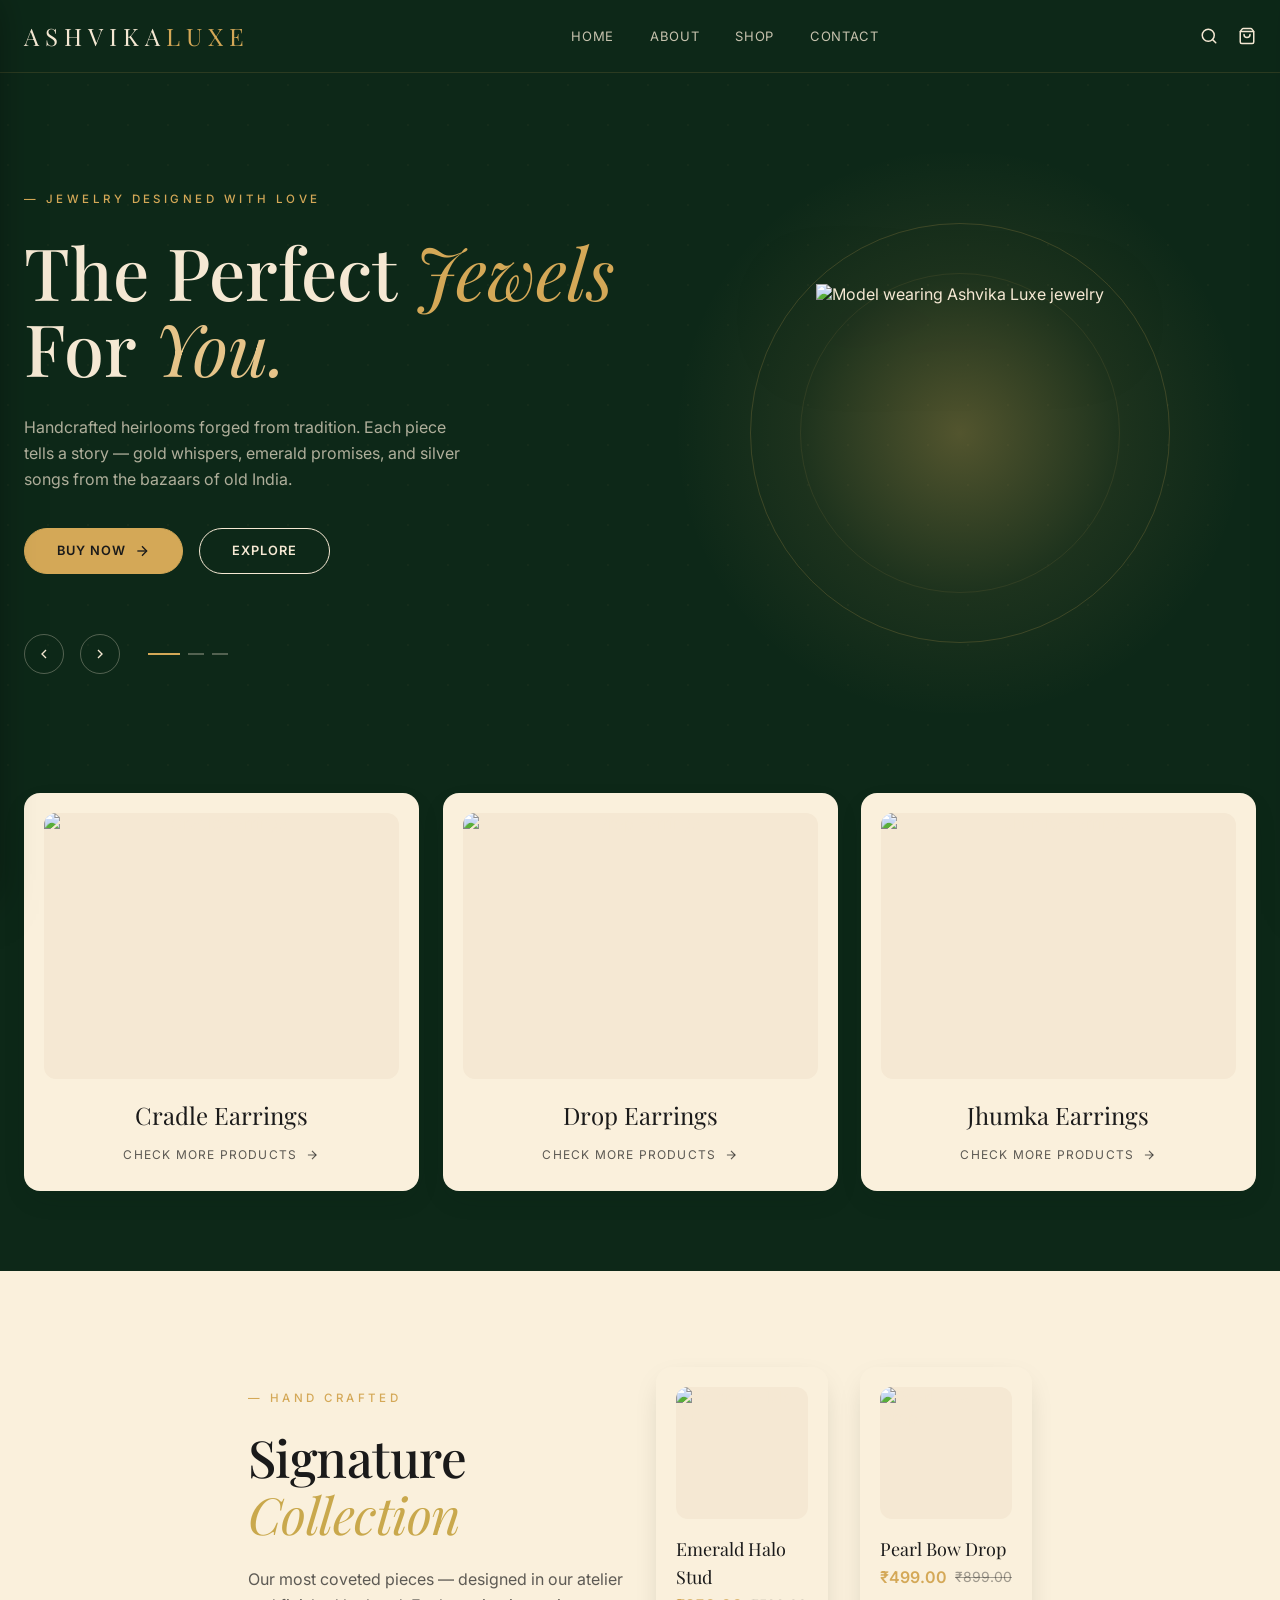
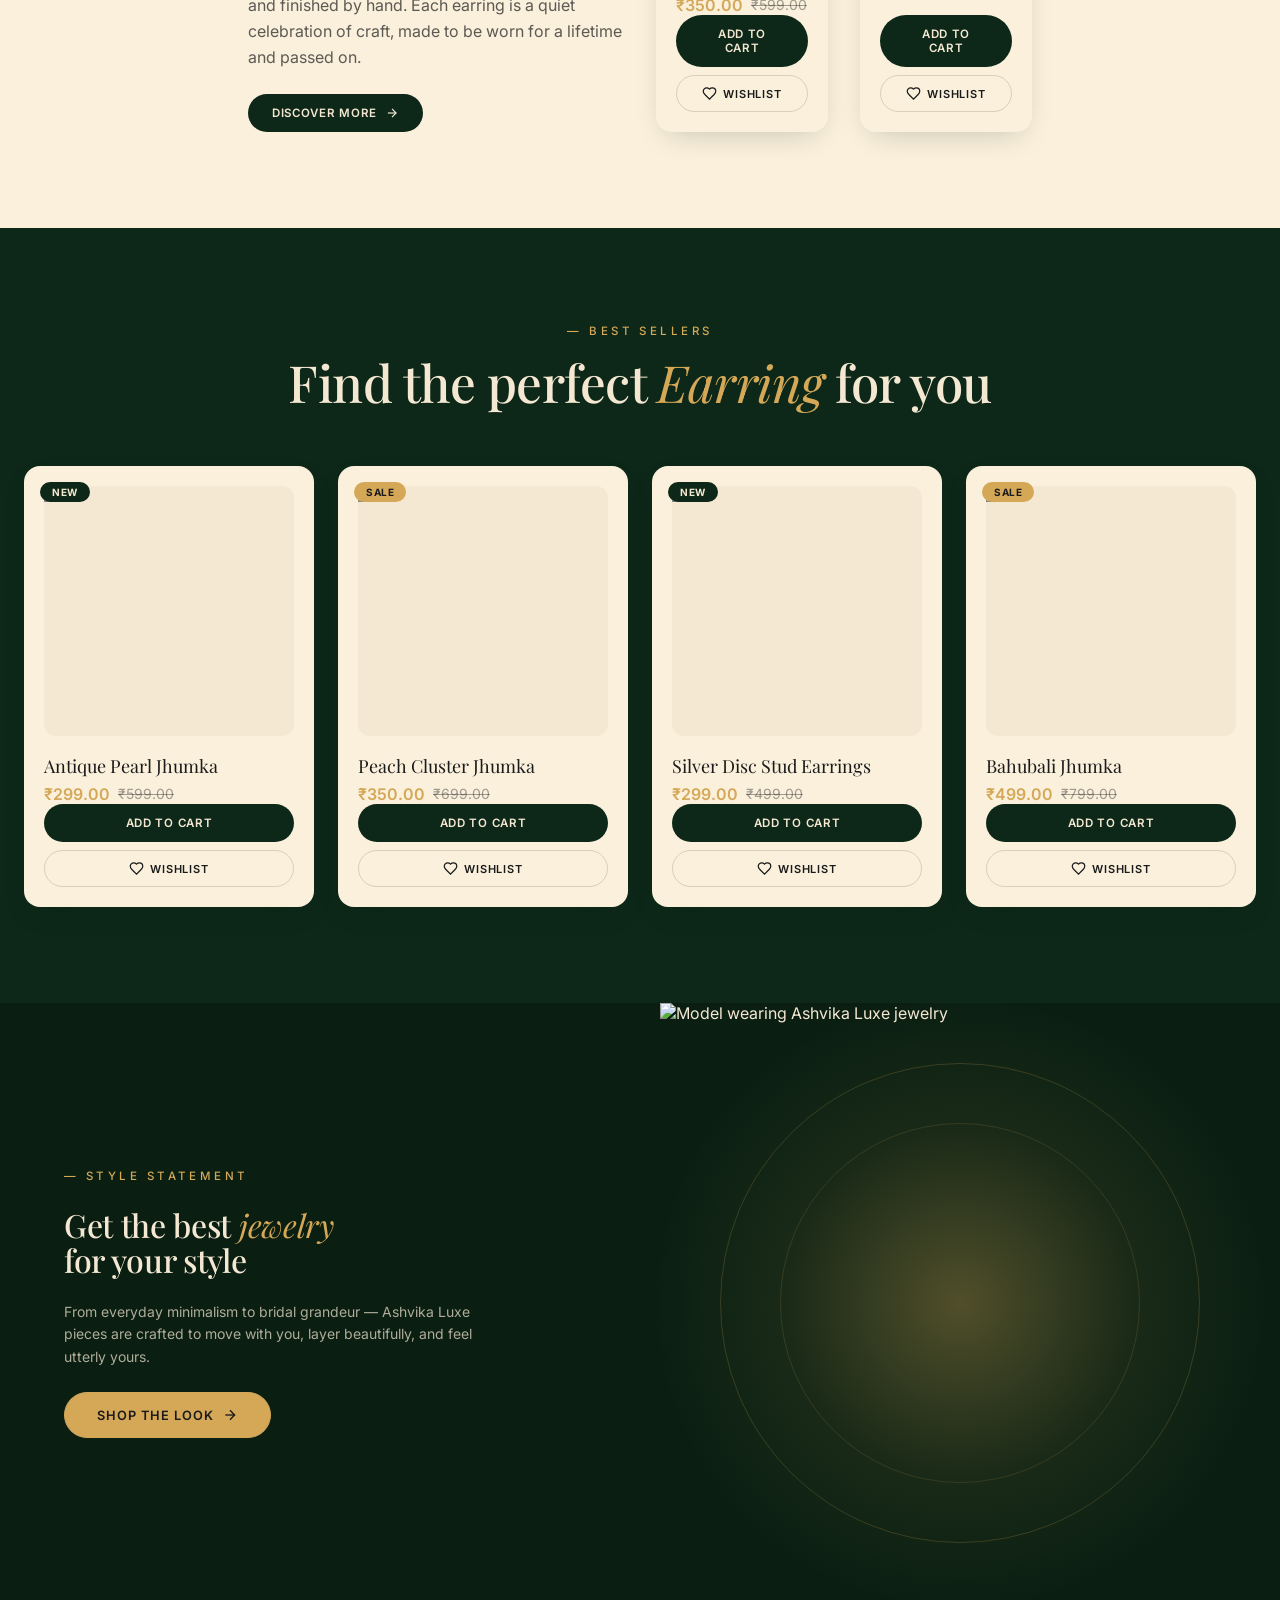
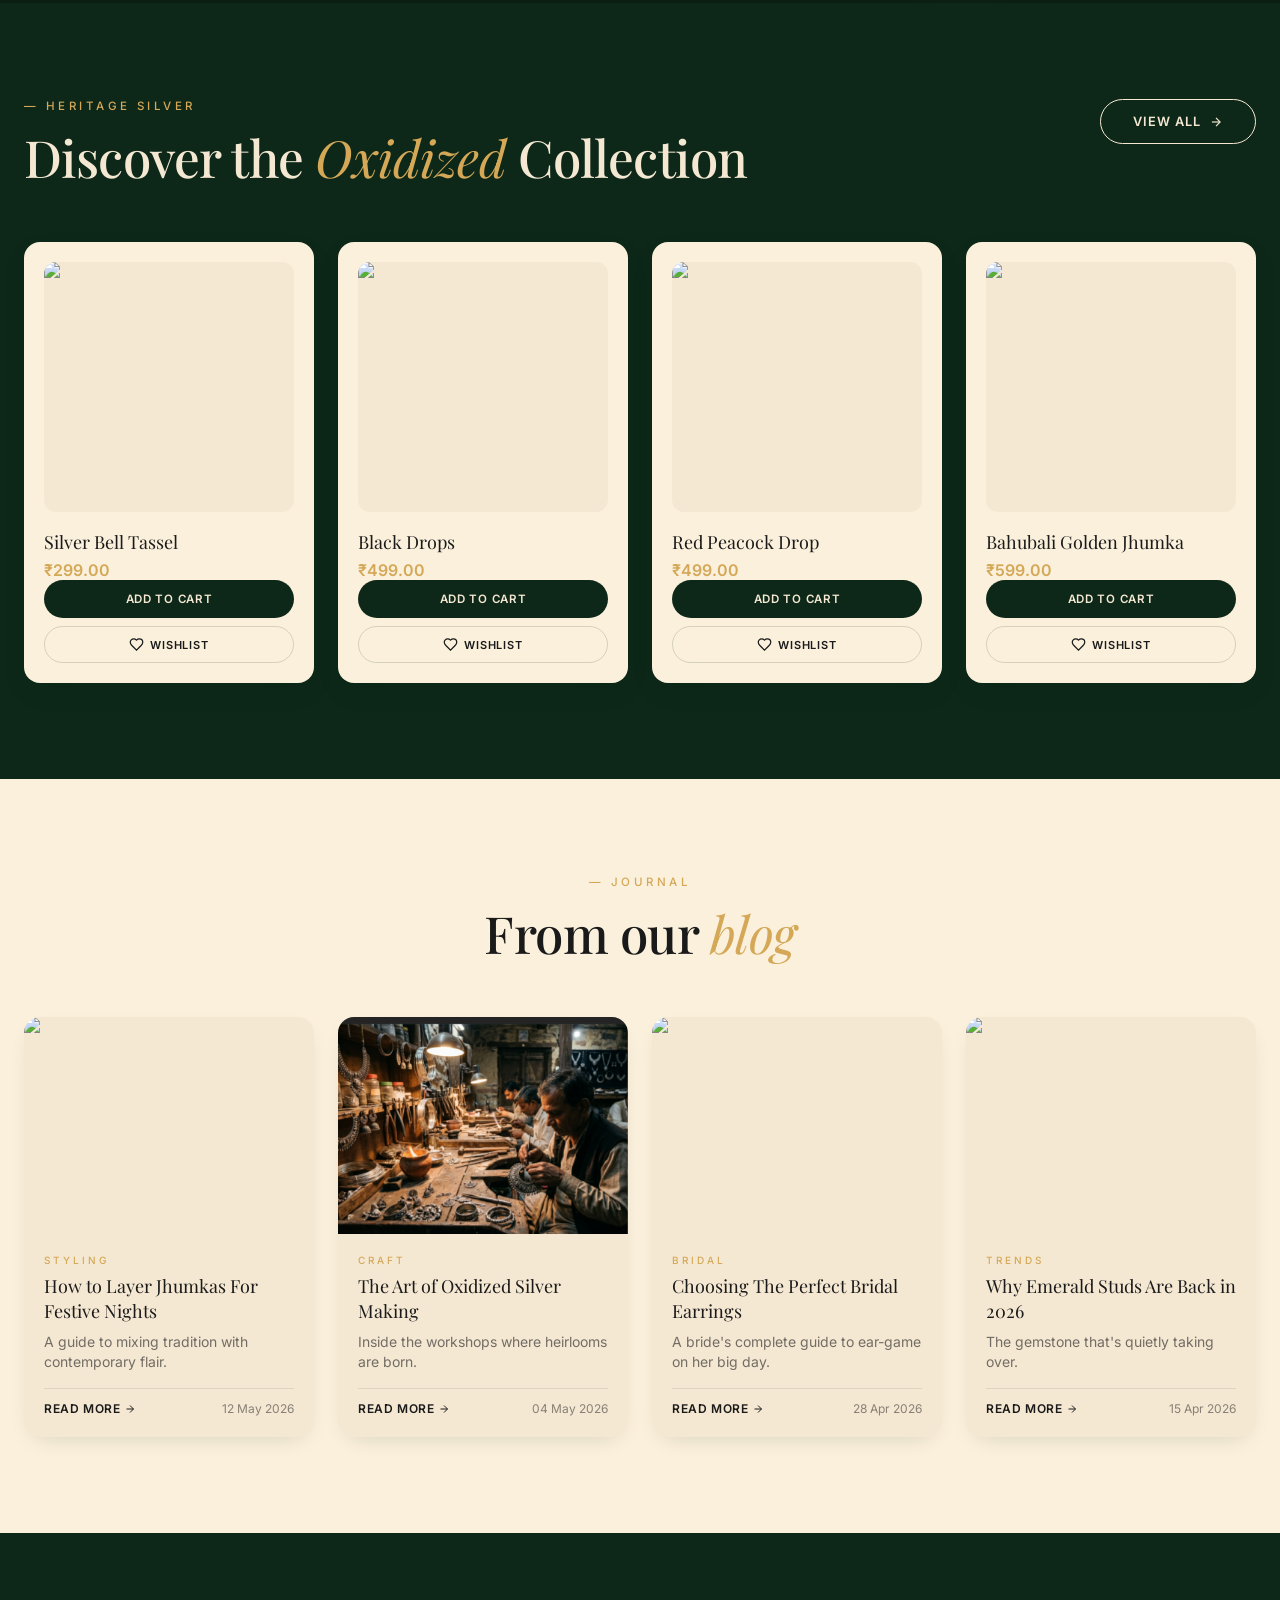
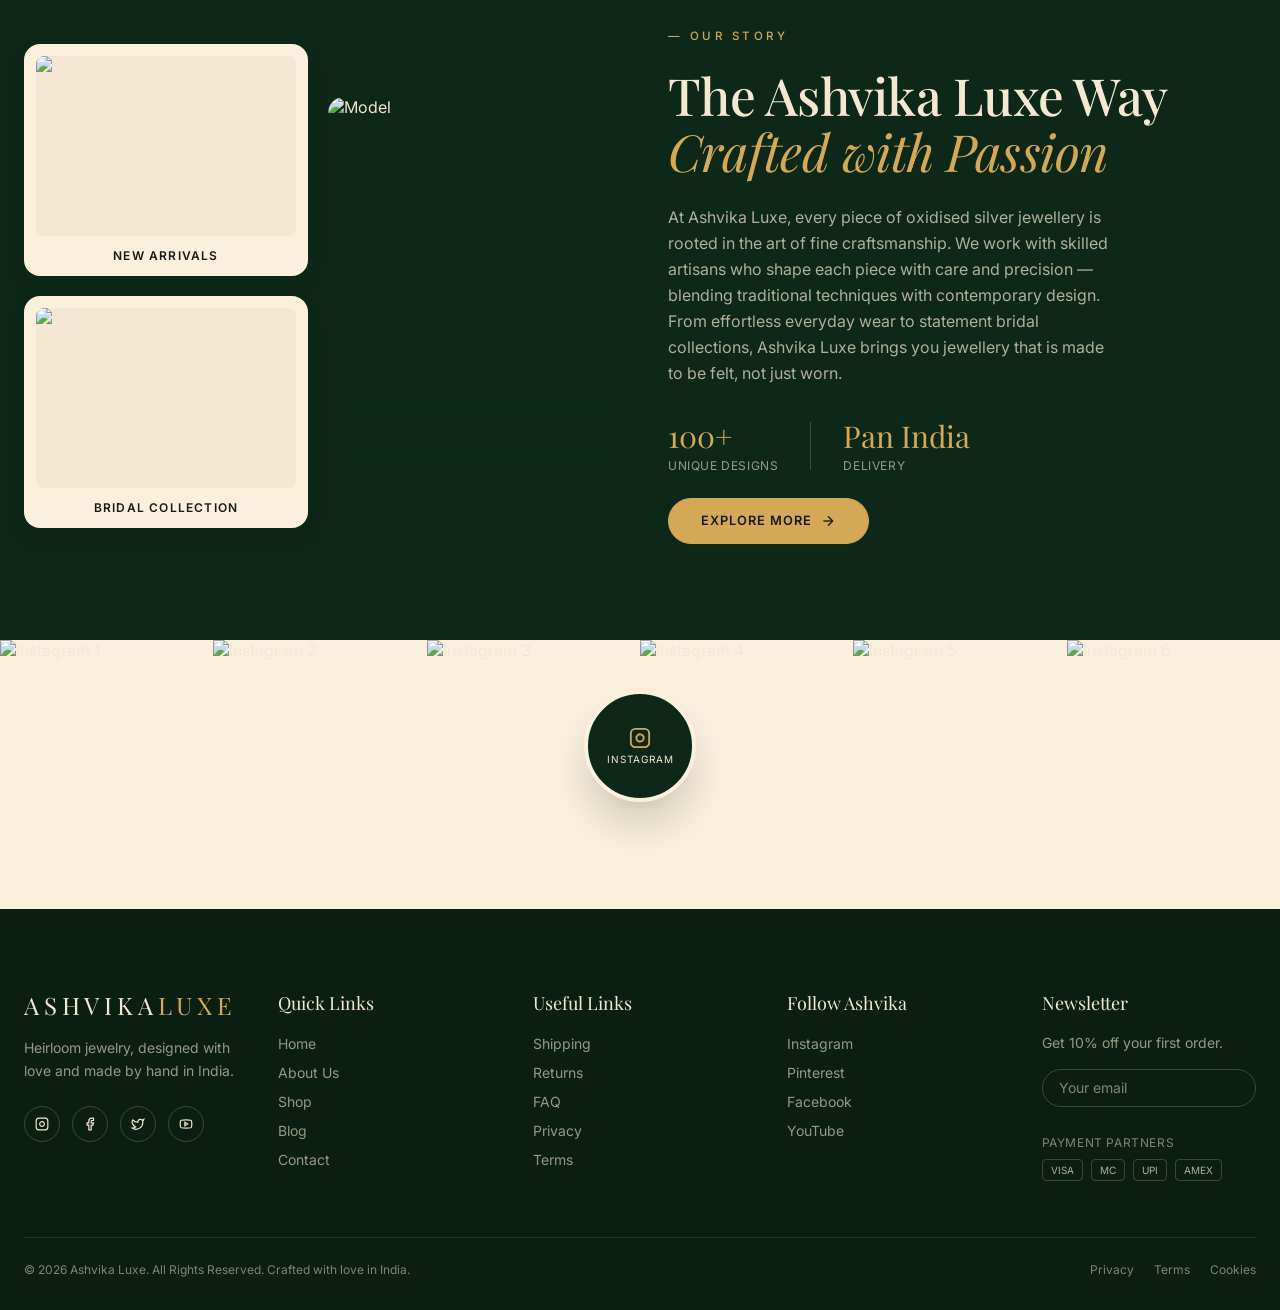
==== index.html @ aa78cfbb "Update index.html" ====
<!DOCTYPE html>
<html lang="en">
<head>
    <meta charset="UTF-8">
    <meta name="viewport" content="width=device-width, initial-scale=1.0">
    <title>Ashvika Luxe — Jewelry Designed With Love</title>
    <meta name="description" content="Handcrafted luxury Indian jewelry. Discover signature jhumkas, studs, and oxidized earrings designed with love by Ashvika Luxe."/>
    <link rel="stylesheet" href="style.css">
    <link rel="preconnect" href="https://fonts.googleapis.com">
    <link rel="preconnect" href="https://fonts.gstatic.com" crossorigin>
    <link rel="stylesheet" href="https://fonts.googleapis.com/css2?family=Playfair+Display:ital,wght@0,400;0,500;0,600;0,700;1,400;1,500&family=Inter:wght@300;400;500;600;700&display=swap">
</head>
<body>

<main class="bg-emerald-deep min-h-screen">

    <!-- ===== HEADER ===== -->
    <header class="sticky top-0 z-50 w-full bg-emerald-deep" style="border-bottom:1px solid rgba(212,168,87,0.15);">
        <div class="mx-auto flex max-w-7xl items-center justify-between px-6 py-5">

            <!-- Logo -->
            <a href="/" class="font-display text-2xl tracking-[0.25em] uppercase text-cream">
                Ashvika<span class="text-gold">Luxe</span>
            </a>

            <!-- Desktop Nav -->
            <nav class="hidden lg:flex items-center gap-9">
                <a href="#hero" class="text-[13px] uppercase tracking-wider text-cream/80 hover:text-gold transition-colors">Home</a>
                <a href="#about" class="text-[13px] uppercase tracking-wider text-cream/80 hover:text-gold transition-colors">About</a>
                <a href="/shop" class="text-[13px] uppercase tracking-wider text-cream/80 hover:text-gold transition-colors">Shop</a>
                <a href="#contact" class="text-[13px] uppercase tracking-wider text-cream/80 hover:text-gold transition-colors">Contact</a>
            </nav>

            <!-- Icons -->
            <div class="flex items-center gap-5 text-cream">

                <!-- Search -->
                <div class="search-wrapper">
                    <button id="searchBtn" aria-label="Search" class="hover:text-gold transition-colors">
                        <svg xmlns="http://www.w3.org/2000/svg" width="18" height="18" viewBox="0 0 24 24" fill="none" stroke="currentColor" stroke-width="2" stroke-linecap="round" stroke-linejoin="round">
                            <circle cx="11" cy="11" r="8"></circle>
                            <path d="m21 21-4.34-4.34"></path>
                        </svg>
                    </button>
                    <div class="search-dropdown" id="searchDropdown">
                        <input type="text" id="searchInput" placeholder="Search jewelry..." />
                        <button class="search-submit-btn" id="searchSubmit">
                            <svg xmlns="http://www.w3.org/2000/svg" width="14" height="14" viewBox="0 0 24 24" fill="none" stroke="currentColor" stroke-width="2">
                                <circle cx="11" cy="11" r="8"></circle>
                                <path d="m21 21-4.34-4.34"></path>
                            </svg>
                        </button>
                    </div>
                </div>

                <!-- Cart -->
                <button id="cartBtn" aria-label="Cart" class="relative hover:text-gold transition-colors" style="display:flex;align-items:center;justify-content:center;padding:0;line-height:0;">
                    <svg xmlns="http://www.w3.org/2000/svg" width="18" height="18" viewBox="0 0 24 24" fill="none" stroke="currentColor" stroke-width="2" stroke-linecap="round" stroke-linejoin="round">
                        <path d="M16 10a4 4 0 0 1-8 0"></path>
                        <path d="M3.103 6.034h17.794"></path>
                        <path d="M3.4 5.467a2 2 0 0 0-.4 1.2V20a2 2 0 0 0 2 2h14a2 2 0 0 0 2-2V6.667a2 2 0 0 0-.4-1.2l-2-2.667A2 2 0 0 0 17 2H7a2 2 0 0 0-1.6.8z"></path>
                    </svg>
                    <span id="cartBadge" class="absolute -top-2 -right-2 bg-gold text-ink text-[10px] font-bold rounded-full w-4 h-4 flex items-center justify-center" style="display:none;">0</span>
                </button>

                <!-- Mobile Menu Button -->
                <button id="mobileMenuBtn" aria-label="Menu" class="lg:hidden hover:text-gold transition-colors">
                    <svg xmlns="http://www.w3.org/2000/svg" width="22" height="22" viewBox="0 0 24 24" fill="none" stroke="currentColor" stroke-width="2" stroke-linecap="round" stroke-linejoin="round">
                        <path d="M4 5h16"></path>
                        <path d="M4 12h16"></path>
                        <path d="M4 19h16"></path>
                    </svg>
                </button>

            </div>
        </div>
    </header>

    <!-- ===== HERO SECTION ===== -->
    <section id="hero" class="relative overflow-hidden bg-emerald-deep">
        <div class="absolute inset-0 opacity-[0.04]" style="background-image:radial-gradient(circle at 20% 30%, var(--gold) 1px, transparent 1px);background-size:40px 40px;"></div>
        <div class="mx-auto grid max-w-7xl grid-cols-1 lg:grid-cols-2 gap-12 px-6 py-20 lg:py-28 items-center relative">

            <!-- Left Content -->
            <div class="space-y-7">
                <p class="eyebrow">— Jewelry Designed With Love</p>
                <h1 class="font-display text-5xl md:text-6xl lg:text-7xl text-cream leading-[1.05] font-medium">
                    The Perfect <em class="text-gold not-italic font-normal" style="font-style:italic;">Jewels</em>
                    <br>
                    For <span class="italic font-light text-gold-soft">You.</span>
                </h1>
                <p class="text-cream/70 text-base max-w-md leading-relaxed">
                    Handcrafted heirlooms forged from tradition. Each piece tells a story — gold whispers, emerald promises, and silver songs from the bazaars of old India.
                </p>
                <div class="flex flex-wrap gap-4 pt-2">
                    <a href="/shop" class="btn-gold">
                        Buy Now
                        <svg xmlns="http://www.w3.org/2000/svg" width="16" height="16" viewBox="0 0 24 24" fill="none" stroke="currentColor" stroke-width="2"><path d="M5 12h14"></path><path d="m12 5 7 7-7 7"></path></svg>
                    </a>
                    <a href="#shop" class="btn-outline-cream">Explore</a>
                </div>
                <div class="flex items-center gap-4 pt-8">
                    <button class="w-10 h-10 rounded-full border border-cream/30 flex items-center justify-center text-cream hover:bg-gold hover:border-gold hover:text-ink transition-all">
                        <svg xmlns="http://www.w3.org/2000/svg" width="16" height="16" viewBox="0 0 24 24" fill="none" stroke="currentColor" stroke-width="2"><path d="m15 18-6-6 6-6"></path></svg>
                    </button>
                    <button class="w-10 h-10 rounded-full border border-cream/30 flex items-center justify-center text-cream hover:bg-gold hover:border-gold hover:text-ink transition-all">
                        <svg xmlns="http://www.w3.org/2000/svg" width="16" height="16" viewBox="0 0 24 24" fill="none" stroke="currentColor" stroke-width="2"><path d="m9 18 6-6-6-6"></path></svg>
                    </button>
                    <div class="flex gap-2 ml-3">
                        <span class="w-8 h-[2px] bg-gold"></span>
                        <span class="w-4 h-[2px] bg-cream/30"></span>
                        <span class="w-4 h-[2px] bg-cream/30"></span>
                    </div>
                </div>
            </div>

            <!-- Right Image -->
            <div class="relative flex items-center justify-center min-h-[420px] lg:min-h-[560px]">
                <div class="hero-spotlight absolute inset-0 rounded-full"></div>
                <div class="absolute w-[420px] h-[420px] rounded-full border border-gold/20"></div>
                <div class="absolute w-[320px] h-[320px] rounded-full border border-gold/10"></div>
                <img src="https://udxhhmbqakqworrwcabd.supabase.co/storage/v1/object/public/product-images/Mein_Model.png" alt="Model wearing Ashvika Luxe jewelry" width="600" height="620" class="relative z-10 max-h-[560px] w-auto object-contain drop-shadow-[0_25px_40px_rgba(0,0,0,0.5)]"/>
            </div>

        </div>
    </section>

    <!-- ===== FEATURED PRODUCTS ===== -->
    <section class="bg-emerald-deep pb-20">
        <div class="mx-auto max-w-7xl px-6 grid grid-cols-1 md:grid-cols-3 gap-6">

            <div class="product-card overflow-hidden flex flex-col items-center text-center group">
                <div class="overflow-hidden rounded-xl w-full aspect-[4/3] bg-cream flex items-center justify-center">
                    <img src="https://udxhhmbqakqworrwcabd.supabase.co/storage/v1/object/public/product-images170390734942af7ca286cb8c54777d69b6c8c4a64e_thumbnail_750x999.webp" alt="Cradle Earrings" loading="lazy" width="400" height="300" class="product-img w-full h-full object-cover"/>
                </div>
                <h3 class="font-display text-2xl text-ink mt-5">Cradle Earrings</h3>
                <a href="/shop" class="mt-4 mb-2 inline-flex items-center gap-2 text-xs uppercase tracking-widest text-ink/70 hover:text-gold transition-colors">
                    Check More Products
                    <svg xmlns="http://www.w3.org/2000/svg" width="14" height="14" viewBox="0 0 24 24" fill="none" stroke="currentColor" stroke-width="2"><path d="M5 12h14"></path><path d="m12 5 7 7-7 7"></path></svg>
                </a>
            </div>

            <div class="product-card overflow-hidden flex flex-col items-center text-center group">
                <div class="overflow-hidden rounded-xl w-full aspect-[4/3] bg-cream flex items-center justify-center">
                    <img src="https://udxhhmbqakqworrwcabd.supabase.co/storage/v1/object/public/product-imagesDrop_earings.jpg" alt="Drop Earrings" loading="lazy" width="400" height="300" class="product-img w-full h-full object-cover"/>
                </div>
                <h3 class="font-display text-2xl text-ink mt-5">Drop Earrings</h3>
                <a href="/shop" class="mt-4 mb-2 inline-flex items-center gap-2 text-xs uppercase tracking-widest text-ink/70 hover:text-gold transition-colors">
                    Check More Products
                    <svg xmlns="http://www.w3.org/2000/svg" width="14" height="14" viewBox="0 0 24 24" fill="none" stroke="currentColor" stroke-width="2"><path d="M5 12h14"></path><path d="m12 5 7 7-7 7"></path></svg>
                </a>
            </div>

            <div class="product-card overflow-hidden flex flex-col items-center text-center group">
                <div class="overflow-hidden rounded-xl w-full aspect-[4/3] bg-cream flex items-center justify-center">
                    <img src="https://udxhhmbqakqworrwcabd.supabase.co/storage/v1/object/public/product-imagesGold-earing.png" alt="Jhumka Earrings" loading="lazy" width="300" height="300" class="product-img w-full h-full object-cover"/>
                </div>
                <h3 class="font-display text-2xl text-ink mt-5">Jhumka Earrings</h3>
                <a href="/shop" class="mt-4 mb-2 inline-flex items-center gap-2 text-xs uppercase tracking-widest text-ink/70 hover:text-gold transition-colors">
                    Check More Products
                    <svg xmlns="http://www.w3.org/2000/svg" width="14" height="14" viewBox="0 0 24 24" fill="none" stroke="currentColor" stroke-width="2"><path d="M5 12h14"></path><path d="m12 5 7 7-7 7"></path></svg>
                </a>
            </div>

        </div>
    </section>

    <!-- ===== SIGNATURE COLLECTION ===== -->
    <section class="bg-cream-light py-24 signature-collection">
        <div class="mx-auto max-w-7xl px-6 grid grid-cols-1 lg:grid-cols-2 gap-12 items-center">

            <div class="space-y-6">
                <p class="eyebrow">— Hand Crafted</p>
                <h2 class="section-title text-ink">
                    Signature <em class="text-gold italic font-normal">Collection</em>
                </h2>
                <p class="text-ink/70 max-w-md leading-relaxed">
                    Our most coveted pieces — designed in our atelier and finished by hand. Each earring is a quiet celebration of craft, made to be worn for a lifetime and passed on.
                </p>
                <a href="/shop" class="btn-dark inline-flex items-center gap-2">
                    Discover More
                    <svg xmlns="http://www.w3.org/2000/svg" width="14" height="14" viewBox="0 0 24 24" fill="none" stroke="currentColor" stroke-width="2"><path d="M5 12h14"></path><path d="m12 5 7 7-7 7"></path></svg>
                </a>
            </div>

            <div class="grid grid-cols-2 gap-5">
                <div class="product-card flex flex-col">
                    <div class="overflow-hidden rounded-xl aspect-square bg-cream flex items-center justify-center">
                        <img src="https://udxhhmbqakqworrwcabd.supabase.co/storage/v1/object/public/product-imagesImage1.png" alt="Emerald Halo Stud" loading="lazy" width="300" height="300" class="product-img w-full h-full object-cover"/>
                    </div>
                    <h4 class="font-display text-lg text-ink mt-4">Emerald Halo Stud</h4>
                    <div class="flex items-center gap-2 mt-1">
                        <span class="text-gold font-semibold">₹350.00</span>
                        <span class="text-ink/40 line-through text-sm">₹599.00</span>
                    </div>
                    <button class="btn-dark mt-4 w-full add-to-cart-btn">Add To Cart</button>
                    <button class="wishlist-btn" aria-label="Add to wishlist">
                        <svg xmlns="http://www.w3.org/2000/svg" width="15" height="15" viewBox="0 0 24 24" fill="none" stroke="currentColor" stroke-width="2"><path d="M19 14c1.49-1.46 3-3.21 3-5.5A5.5 5.5 0 0 0 16.5 3c-1.76 0-3 .5-4.5 2-1.5-1.5-2.74-2-4.5-2A5.5 5.5 0 0 0 2 8.5c0 2.3 1.5 4.05 3 5.5l7 7Z"/></svg>
                        Wishlist
                    </button>
                </div>
                <div class="product-card flex flex-col">
                    <div class="overflow-hidden rounded-xl aspect-square bg-cream flex items-center justify-center">
                        <img src="https://udxhhmbqakqworrwcabd.supabase.co/storage/v1/object/public/product-imagesImage8.png" alt="Pearl Bow Drop" loading="lazy" width="300" height="300" class="product-img w-full h-full object-cover"/>
                    </div>
                    <h4 class="font-display text-lg text-ink mt-4">Pearl Bow Drop</h4>
                    <div class="flex items-center gap-2 mt-1">
                        <span class="text-gold font-semibold">₹499.00</span>
                        <span class="text-ink/40 line-through text-sm">₹899.00</span>
                    </div>
                    <button class="btn-dark mt-4 w-full add-to-cart-btn">Add To Cart</button>
                    <button class="wishlist-btn" aria-label="Add to wishlist">
                        <svg xmlns="http://www.w3.org/2000/svg" width="15" height="15" viewBox="0 0 24 24" fill="none" stroke="currentColor" stroke-width="2"><path d="M19 14c1.49-1.46 3-3.21 3-5.5A5.5 5.5 0 0 0 16.5 3c-1.76 0-3 .5-4.5 2-1.5-1.5-2.74-2-4.5-2A5.5 5.5 0 0 0 2 8.5c0 2.3 1.5 4.05 3 5.5l7 7Z"/></svg>
                        Wishlist
                    </button>
                </div>
            </div>

        </div>
    </section>

    <!-- ===== BEST SELLERS ===== -->
    <section id="shop" class="bg-emerald-deep py-24">
        <div class="mx-auto max-w-7xl px-6">
            <div class="text-center mb-14 space-y-4">
                <p class="eyebrow">— Best Sellers</p>
                <h2 class="section-title text-cream">
                    Find the perfect <em class="text-gold italic font-normal">Earring</em> for you
                </h2>
            </div>
            <div class="grid grid-cols-1 sm:grid-cols-2 lg:grid-cols-4 gap-6">

                <div class="product-card relative flex flex-col">
                    <span class="absolute top-4 left-4 z-10 px-3 py-1 rounded-full text-[10px] font-bold tracking-wider bg-emerald-deep text-cream">NEW</span>
                    <div class="overflow-hidden rounded-xl aspect-square bg-cream">
                        <img src="https://udxhhmbqakqworrwcabd.supabase.co/storage/v1/object/public/product-imagesImage10.png" alt="Antique Pearl Jhumka" loading="lazy" width="300" height="300" class="product-img w-full h-full object-cover"/>
                    </div>
                    <h4 class="font-display text-lg text-ink mt-4">Antique Pearl Jhumka</h4>
                    <div class="flex items-center gap-2 mt-1">
                        <span class="text-gold font-semibold">₹299.00</span>
                        <span class="text-ink/40 line-through text-sm">₹599.00</span>
                    </div>
                    <button class="btn-dark mt-4 w-full add-to-cart-btn">Add To Cart</button>
                    <button class="wishlist-btn" aria-label="Add to wishlist">
                        <svg xmlns="http://www.w3.org/2000/svg" width="15" height="15" viewBox="0 0 24 24" fill="none" stroke="currentColor" stroke-width="2"><path d="M19 14c1.49-1.46 3-3.21 3-5.5A5.5 5.5 0 0 0 16.5 3c-1.76 0-3 .5-4.5 2-1.5-1.5-2.74-2-4.5-2A5.5 5.5 0 0 0 2 8.5c0 2.3 1.5 4.05 3 5.5l7 7Z"/></svg>
                        Wishlist
                    </button>
                </div>

                <div class="product-card relative flex flex-col">
                    <span class="absolute top-4 left-4 z-10 px-3 py-1 rounded-full text-[10px] font-bold tracking-wider bg-gold text-ink">SALE</span>
                    <div class="overflow-hidden rounded-xl aspect-square bg-cream">
                        <img src="https://udxhhmbqakqworrwcabd.supabase.co/storage/v1/object/public/product-imagesImage9.png" alt="Peach Cluster Jhumka" loading="lazy" width="300" height="300" class="product-img w-full h-full object-cover"/>
                    </div>
                    <h4 class="font-display text-lg text-ink mt-4">Peach Cluster Jhumka</h4>
                    <div class="flex items-center gap-2 mt-1">
                        <span class="text-gold font-semibold">₹350.00</span>
                        <span class="text-ink/40 line-through text-sm">₹699.00</span>
                    </div>
                    <button class="btn-dark mt-4 w-full add-to-cart-btn">Add To Cart</button>
                    <button class="wishlist-btn" aria-label="Add to wishlist">
                        <svg xmlns="http://www.w3.org/2000/svg" width="15" height="15" viewBox="0 0 24 24" fill="none" stroke="currentColor" stroke-width="2"><path d="M19 14c1.49-1.46 3-3.21 3-5.5A5.5 5.5 0 0 0 16.5 3c-1.76 0-3 .5-4.5 2-1.5-1.5-2.74-2-4.5-2A5.5 5.5 0 0 0 2 8.5c0 2.3 1.5 4.05 3 5.5l7 7Z"/></svg>
                        Wishlist
                    </button>
                </div>

                <div class="product-card relative flex flex-col">
                    <span class="absolute top-4 left-4 z-10 px-3 py-1 rounded-full text-[10px] font-bold tracking-wider bg-emerald-deep text-cream">NEW</span>
                    <div class="overflow-hidden rounded-xl aspect-square bg-cream">
                        <img src="https://udxhhmbqakqworrwcabd.supabase.co/storage/v1/object/public/product-imagesImage3.png" alt="Stud Earrings" loading="lazy" width="300" height="300" class="product-img w-full h-full object-cover"/>
                    </div>
                    <h4 class="font-display text-lg text-ink mt-4">Silver Disc Stud Earrings</h4>
                    <div class="flex items-center gap-2 mt-1">
                        <span class="text-gold font-semibold">₹299.00</span>
                        <span class="text-ink/40 line-through text-sm">₹499.00</span>
                    </div>
                    <button class="btn-dark mt-4 w-full add-to-cart-btn">Add To Cart</button>
                    <button class="wishlist-btn" aria-label="Add to wishlist">
                        <svg xmlns="http://www.w3.org/2000/svg" width="15" height="15" viewBox="0 0 24 24" fill="none" stroke="currentColor" stroke-width="2"><path d="M19 14c1.49-1.46 3-3.21 3-5.5A5.5 5.5 0 0 0 16.5 3c-1.76 0-3 .5-4.5 2-1.5-1.5-2.74-2-4.5-2A5.5 5.5 0 0 0 2 8.5c0 2.3 1.5 4.05 3 5.5l7 7Z"/></svg>
                        Wishlist
                    </button>
                </div>

                <div class="product-card relative flex flex-col">
                    <span class="absolute top-4 left-4 z-10 px-3 py-1 rounded-full text-[10px] font-bold tracking-wider bg-gold text-ink">SALE</span>
                    <div class="overflow-hidden rounded-xl aspect-square bg-cream">
                        <img src="https://udxhhmbqakqworrwcabd.supabase.co/storage/v1/object/public/product-imagesImage11.png" alt="Bahubali Jhumka" loading="lazy" width="300" height="300" class="product-img w-full h-full object-cover"/>
                    </div>
                    <h4 class="font-display text-lg text-ink mt-4">Bahubali Jhumka</h4>
                    <div class="flex items-center gap-2 mt-1">
                        <span class="text-gold font-semibold">₹499.00</span>
                        <span class="text-ink/40 line-through text-sm">₹799.00</span>
                    </div>
                    <button class="btn-dark mt-4 w-full add-to-cart-btn">Add To Cart</button>
                    <button class="wishlist-btn" aria-label="Add to wishlist">
                        <svg xmlns="http://www.w3.org/2000/svg" width="15" height="15" viewBox="0 0 24 24" fill="none" stroke="currentColor" stroke-width="2"><path d="M19 14c1.49-1.46 3-3.21 3-5.5A5.5 5.5 0 0 0 16.5 3c-1.76 0-3 .5-4.5 2-1.5-1.5-2.74-2-4.5-2A5.5 5.5 0 0 0 2 8.5c0 2.3 1.5 4.05 3 5.5l7 7Z"/></svg>
                        Wishlist
                    </button>
                </div>

            </div>
        </div>
    </section>

    <!-- ===== STYLE STATEMENT BANNER ===== -->
    <section class="bg-emerald-darker">
        <div class="mx-auto max-w-7xl grid grid-cols-1 lg:grid-cols-2">

            <div class="px-6 lg:px-16 py-20 flex flex-col justify-center space-y-6">
                <p class="eyebrow">— Style Statement</p>
                <h2 class="section-title text-cream">
                    Get the best <em class="text-gold italic font-normal">jewelry</em>
                    <br>for your style
                </h2>
                <p class="text-cream/70 max-w-md leading-relaxed">
                    From everyday minimalism to bridal grandeur — Ashvika Luxe pieces are crafted to move with you, layer beautifully, and feel utterly yours.
                </p>
                <div>
                    <a href="/shop" class="btn-gold inline-flex items-center gap-2">
                        Shop The Look
                        <svg xmlns="http://www.w3.org/2000/svg" width="16" height="16" viewBox="0 0 24 24" fill="none" stroke="currentColor" stroke-width="2"><path d="M5 12h14"></path><path d="m12 5 7 7-7 7"></path></svg>
                    </a>
                </div>
            </div>

            <div class="relative min-h-[500px] flex items-center justify-center overflow-hidden">
                <div class="absolute w-[480px] h-[480px] rounded-full border border-gold/20"></div>
                <div class="absolute w-[360px] h-[360px] rounded-full border border-gold/15"></div>
                <div class="absolute inset-0 hero-spotlight"></div>
                <img src="https://udxhhmbqakqworrwcabd.supabase.co/storage/v1/object/public/product-imagesThird Model.png" alt="Model wearing Ashvika Luxe jewelry" loading="lazy" width="600" height="750" class="relative z-10 max-h-[600px] object-contain"/>
            </div>

        </div>
    </section>

    <!-- ===== OXIDIZED COLLECTION ===== -->
    <section class="bg-emerald-deep py-24">
        <div class="mx-auto max-w-7xl px-6">
            <div class="flex flex-col md:flex-row md:items-end md:justify-between gap-6 mb-14">
                <div class="space-y-4">
                    <p class="eyebrow">— Heritage Silver</p>
                    <h2 class="section-title text-cream">
                        Discover the <em class="text-gold italic font-normal">Oxidized</em> Collection
                    </h2>
                </div>
                <a href="/shop" class="btn-outline-cream self-start inline-flex items-center gap-2">
                    View All
                    <svg xmlns="http://www.w3.org/2000/svg" width="14" height="14" viewBox="0 0 24 24" fill="none" stroke="currentColor" stroke-width="2"><path d="M5 12h14"></path><path d="m12 5 7 7-7 7"></path></svg>
                </a>
            </div>

            <div class="grid grid-cols-1 sm:grid-cols-2 lg:grid-cols-4 gap-6">

                <div class="product-card flex flex-col">
                    <div class="overflow-hidden rounded-xl aspect-square bg-cream">
                        <img src="https://udxhhmbqakqworrwcabd.supabase.co/storage/v1/object/public/product-imagesImage6.png" alt="Silver Bell Tassel" loading="lazy" width="300" height="300" class="product-img w-full h-full object-cover"/>
                    </div>
                    <h4 class="font-display text-lg text-ink mt-4">Silver Bell Tassel</h4>
                    <span class="text-gold font-semibold mt-1">₹299.00</span>
                    <button class="btn-dark mt-4 w-full add-to-cart-btn">Add To Cart</button>
                    <button class="wishlist-btn" aria-label="Add to wishlist">
                        <svg xmlns="http://www.w3.org/2000/svg" width="15" height="15" viewBox="0 0 24 24" fill="none" stroke="currentColor" stroke-width="2"><path d="M19 14c1.49-1.46 3-3.21 3-5.5A5.5 5.5 0 0 0 16.5 3c-1.76 0-3 .5-4.5 2-1.5-1.5-2.74-2-4.5-2A5.5 5.5 0 0 0 2 8.5c0 2.3 1.5 4.05 3 5.5l7 7Z"/></svg>
                        Wishlist
                    </button>
                </div>

                <div class="product-card flex flex-col">
                    <div class="overflow-hidden rounded-xl aspect-square bg-cream">
                        <img src="https://udxhhmbqakqworrwcabd.supabase.co/storage/v1/object/public/product-imagesBlack_Drops.jpg" alt="Black Drops" loading="lazy" width="300" height="300" class="product-img w-full h-full object-cover"/>
                    </div>
                    <h4 class="font-display text-lg text-ink mt-4">Black Drops</h4>
                    <span class="text-gold font-semibold mt-1">₹499.00</span>
                    <button class="btn-dark mt-4 w-full add-to-cart-btn">Add To Cart</button><button class="wishlist-btn" aria-label="Add to wishlist">
                        <svg xmlns="http://www.w3.org/2000/svg" width="15" height="15" viewBox="0 0 24 24" fill="none" stroke="currentColor" stroke-width="2"><path d="M19 14c1.49-1.46 3-3.21 3-5.5A5.5 5.5 0 0 0 16.5 3c-1.76 0-3 .5-4.5 2-1.5-1.5-2.74-2-4.5-2A5.5 5.5 0 0 0 2 8.5c0 2.3 1.5 4.05 3 5.5l7 7Z"/></svg>
                        Wishlist
                    </button>
                </div>

                <div class="product-card flex flex-col">
                    <div class="overflow-hidden rounded-xl aspect-square bg-cream">
                        <img src="https://udxhhmbqakqworrwcabd.supabase.co/storage/v1/object/public/product-images/Red_peacock.jpg" alt="Red Peacock Drop" loading="lazy" width="300" height="300" class="product-img w-full h-full object-cover"/>
                    </div>
                    <h4 class="font-display text-lg text-ink mt-4">Red Peacock Drop</h4>
                    <span class="text-gold font-semibold mt-1">₹499.00</span>
                    <button class="btn-dark mt-4 w-full add-to-cart-btn">Add To Cart</button>
                    <button class="wishlist-btn" aria-label="Add to wishlist">
                        <svg xmlns="http://www.w3.org/2000/svg" width="15" height="15" viewBox="0 0 24 24" fill="none" stroke="currentColor" stroke-width="2"><path d="M19 14c1.49-1.46 3-3.21 3-5.5A5.5 5.5 0 0 0 16.5 3c-1.76 0-3 .5-4.5 2-1.5-1.5-2.74-2-4.5-2A5.5 5.5 0 0 0 2 8.5c0 2.3 1.5 4.05 3 5.5l7 7Z"/></svg>
                        Wishlist
                    </button>
                </div>

                <div class="product-card flex flex-col">
                    <div class="overflow-hidden rounded-xl aspect-square bg-cream">
                        <img src="Assets/Gold-earing.png" alt="Bahubali Golden Jhumka" loading="lazy" width="300" height="300" class="product-img w-full h-full object-cover"/>
                    </div>
                    <h4 class="font-display text-lg text-ink mt-4">Bahubali Golden Jhumka</h4>
                    <span class="text-gold font-semibold mt-1">₹599.00</span>
                    <button class="btn-dark mt-4 w-full add-to-cart-btn">Add To Cart</button>
                    <button class="wishlist-btn" aria-label="Add to wishlist">
                        <svg xmlns="http://www.w3.org/2000/svg" width="15" height="15" viewBox="0 0 24 24" fill="none" stroke="currentColor" stroke-width="2"><path d="M19 14c1.49-1.46 3-3.21 3-5.5A5.5 5.5 0 0 0 16.5 3c-1.76 0-3 .5-4.5 2-1.5-1.5-2.74-2-4.5-2A5.5 5.5 0 0 0 2 8.5c0 2.3 1.5 4.05 3 5.5l7 7Z"/></svg>
                        Wishlist
                    </button>
                </div>

            </div>
        </div>
    </section>

    <!-- ===== BLOG SECTION ===== -->
    <section id="blog" class="bg-cream-light py-24">
        <div class="mx-auto max-w-7xl px-6">
            <div class="text-center mb-14 space-y-4">
                <p class="eyebrow">— Journal</p>
                <h2 class="section-title text-ink">
                    From our <em class="text-gold italic font-normal">blog</em>
                </h2>
            </div>
            <div class="grid grid-cols-1 sm:grid-cols-2 lg:grid-cols-4 gap-6">

                <article class="bg-cream rounded-2xl overflow-hidden group flex flex-col" style="box-shadow:0 8px 24px -12px rgba(10,31,18,0.2);">
                    <div class="overflow-hidden aspect-[4/3]">
                        <img src="https://udxhhmbqakqworrwcabd.supabase.co/storage/v1/object/public/product-imagesFestival.png" alt="How to Layer Jhumkas" loading="lazy" width="400" height="300" class="w-full h-full object-cover group-hover:scale-105 transition-transform duration-500"/>
                    </div>
                    <div class="p-5 flex flex-col flex-1">
                        <span class="eyebrow text-[10px] mb-2">Styling</span>
                        <h4 class="font-display text-lg text-ink leading-snug mb-2">How to Layer Jhumkas For Festive Nights</h4>
                        <p class="text-sm text-ink/60 mb-4 flex-1">A guide to mixing tradition with contemporary flair.</p>
                        <div class="flex items-center justify-between pt-3 border-t border-ink/10">
                            <button class="text-xs uppercase tracking-wider text-ink font-semibold hover:text-gold transition-colors inline-flex items-center gap-1">
                                Read More
                                <svg xmlns="http://www.w3.org/2000/svg" width="12" height="12" viewBox="0 0 24 24" fill="none" stroke="currentColor" stroke-width="2"><path d="M5 12h14"></path><path d="m12 5 7 7-7 7"></path></svg>
                            </button>
                            <span class="text-xs text-ink/50">12 May 2026</span>
                        </div>
                    </div>
                </article>

                <article class="bg-cream rounded-2xl overflow-hidden group flex flex-col" style="box-shadow:0 8px 24px -12px rgba(10,31,18,0.2);">
                    <div class="overflow-hidden aspect-[4/3]">
                        <img src="Assets/Workshop.png" alt="Oxidized Silver Making" loading="lazy" width="400" height="300" class="w-full h-full object-cover group-hover:scale-105 transition-transform duration-500"/>
                    </div>
                    <div class="p-5 flex flex-col flex-1">
                        <span class="eyebrow text-[10px] mb-2">Craft</span>
                        <h4 class="font-display text-lg text-ink leading-snug mb-2">The Art of Oxidized Silver Making</h4>
                        <p class="text-sm text-ink/60 mb-4 flex-1">Inside the workshops where heirlooms are born.</p>
                        <div class="flex items-center justify-between pt-3 border-t border-ink/10">
                            <button class="text-xs uppercase tracking-wider text-ink font-semibold hover:text-gold transition-colors inline-flex items-center gap-1">
                                Read More
                                <svg xmlns="http://www.w3.org/2000/svg" width="12" height="12" viewBox="0 0 24 24" fill="none" stroke="currentColor" stroke-width="2"><path d="M5 12h14"></path><path d="m12 5 7 7-7 7"></path></svg>
                            </button>
                            <span class="text-xs text-ink/50">04 May 2026</span>
                        </div>
                    </div>
                </article>

                <article class="bg-cream rounded-2xl overflow-hidden group flex flex-col" style="box-shadow:0 8px 24px -12px rgba(10,31,18,0.2);">
                    <div class="overflow-hidden aspect-[4/3]">
                        <img src="https://udxhhmbqakqworrwcabd.supabase.co/storage/v1/object/public/product-imagesBridal.png" alt="Bridal Earrings" loading="lazy" width="400" height="300" class="w-full h-full object-cover group-hover:scale-105 transition-transform duration-500"/>
                    </div>
                    <div class="p-5 flex flex-col flex-1">
                        <span class="eyebrow text-[10px] mb-2">Bridal</span>
                        <h4 class="font-display text-lg text-ink leading-snug mb-2">Choosing The Perfect Bridal Earrings</h4>
                        <p class="text-sm text-ink/60 mb-4 flex-1">A bride's complete guide to ear-game on her big day.</p>
                        <div class="flex items-center justify-between pt-3 border-t border-ink/10">
                            <button class="text-xs uppercase tracking-wider text-ink font-semibold hover:text-gold transition-colors inline-flex items-center gap-1">
                                Read More
                                <svg xmlns="http://www.w3.org/2000/svg" width="12" height="12" viewBox="0 0 24 24" fill="none" stroke="currentColor" stroke-width="2"><path d="M5 12h14"></path><path d="m12 5 7 7-7 7"></path></svg>
                            </button>
                            <span class="text-xs text-ink/50">28 Apr 2026</span>
                        </div>
                    </div>
                </article>

                <article class="bg-cream rounded-2xl overflow-hidden group flex flex-col" style="box-shadow:0 8px 24px -12px rgba(10,31,18,0.2);">
                    <div class="overflow-hidden aspect-[4/3]">
                        <img src="https://udxhhmbqakqworrwcabd.supabase.co/storage/v1/object/public/product-imagesTrending studs.png" alt="Emerald Studs" loading="lazy" width="400" height="300" class="w-full h-full object-cover group-hover:scale-105 transition-transform duration-500"/>
                    </div>
                    <div class="p-5 flex flex-col flex-1">
                        <span class="eyebrow text-[10px] mb-2">Trends</span>
                        <h4 class="font-display text-lg text-ink leading-snug mb-2">Why Emerald Studs Are Back in 2026</h4>
                        <p class="text-sm text-ink/60 mb-4 flex-1">The gemstone that's quietly taking over.</p>
                        <div class="flex items-center justify-between pt-3 border-t border-ink/10">
                            <button class="text-xs uppercase tracking-wider text-ink font-semibold hover:text-gold transition-colors inline-flex items-center gap-1">
                                Read More
                                <svg xmlns="http://www.w3.org/2000/svg" width="12" height="12" viewBox="0 0 24 24" fill="none" stroke="currentColor" stroke-width="2"><path d="M5 12h14"></path><path d="m12 5 7 7-7 7"></path></svg>
                            </button>
                            <span class="text-xs text-ink/50">15 Apr 2026</span>
                        </div>
                    </div>
                </article>

            </div>
        </div>
    </section>

    <!-- ===== ABOUT SECTION ===== -->
    <section id="about" class="bg-emerald-deep py-24">
        <div class="mx-auto max-w-7xl px-6 grid grid-cols-1 lg:grid-cols-2 gap-14 items-center">

            <!-- Left Images -->
            <div class="grid grid-cols-2 gap-5 items-center">
                <div class="space-y-5">
                    <div class="product-card" style="padding:0.75rem;">
                        <div class="overflow-hidden rounded-lg aspect-square bg-cream">
                            <img src="https://udxhhmbqakqworrwcabd.supabase.co/storage/v1/object/public/product-images71zJZFz9mmL._AC_UY1100_.jpg" alt="New Arrivals" loading="lazy" width="250" height="250" class="product-img w-full h-full object-cover"/>
                        </div>
                        <p class="text-center text-xs uppercase tracking-widest text-ink font-semibold mt-3">New Arrivals</p>
                    </div>
                    <div class="product-card" style="padding:0.75rem;">
                        <div class="overflow-hidden rounded-lg aspect-square bg-cream">
                            <img src="https://udxhhmbqakqworrwcabd.supabase.co/storage/v1/object/public/product-imagesbridalcollection.jpg" alt="Bridal Collection" loading="lazy" width="250" height="250" class="product-img w-full h-full object-cover"/>
                        </div>
                        <p class="text-center text-xs uppercase tracking-widest text-ink font-semibold mt-3">Bridal Collection</p>
                    </div>
                </div>
                <div class="relative rounded-2xl overflow-hidden aspect-[3/4] hidden md:block">
                    <img src="Assets/Model.png" alt="Model" loading="lazy" width="400" height="533" class="w-full h-full object-cover"/>
                    <div class="absolute inset-0 bg-gradient-to-t from-emerald-deep/60 to-transparent"></div>
                </div>
            </div>

            <!-- Right Content -->
            <div class="space-y-6">
                <p class="eyebrow">— Our Story</p>
                <h2 class="section-title text-cream">
                    The Ashvika Luxe Way<br>
                    <em class="text-gold italic font-normal">Crafted with Passion</em>
                </h2>
                <p class="text-cream/70 leading-relaxed max-w-md">
                    At Ashvika Luxe, every piece of oxidised silver jewellery is rooted in the art of fine craftsmanship. We work with skilled artisans who shape each piece with care and precision — blending traditional techniques with contemporary design. From effortless everyday wear to statement bridal collections, Ashvika Luxe brings you jewellery that is made to be felt, not just worn.
                </p>
                <div class="flex items-center gap-8 pt-2">
                    <div>
                        <p class="font-display text-3xl text-gold">100+</p>
                        <p class="text-cream/60 text-xs uppercase tracking-wider mt-1">Unique Designs</p>
                    </div>
                    <div class="w-px h-12 bg-cream/20"></div>
                    <div>
                        <p class="font-display text-3xl text-gold">Pan India</p>
                        <p class="text-cream/60 text-xs uppercase tracking-wider mt-1">Delivery</p>
                    </div>
                </div>
                <a href="/shop" class="btn-gold inline-flex items-center gap-2">
                    Explore More
                    <svg xmlns="http://www.w3.org/2000/svg" width="16" height="16" viewBox="0 0 24 24" fill="none" stroke="currentColor" stroke-width="2"><path d="M5 12h14"></path><path d="m12 5 7 7-7 7"></path></svg>
                </a>
            </div>

        </div>
    </section>

    <!-- ===== INSTAGRAM GRID ===== -->
    <section class="relative bg-cream-light">
        <div class="grid grid-cols-3 md:grid-cols-6">
            <div class="aspect-square overflow-hidden group relative">
                <img src="https://udxhhmbqakqworrwcabd.supabase.co/storage/v1/object/public/product-images170390734942af7ca286cb8c54777d69b6c8c4a64e_thumbnail_750x999.webp" alt="Instagram 1" loading="lazy" width="300" height="300" class="w-full h-full object-cover group-hover:scale-110 transition-transform duration-500"/>
                <div class="absolute inset-0 bg-emerald-deep/0 group-hover:bg-emerald-deep/40 transition-colors"></div>
            </div>
            <div class="aspect-square overflow-hidden group relative">
                <img src="https://udxhhmbqakqworrwcabd.supabase.co/storage/v1/object/public/product-imagesImage1.png" alt="Instagram 2" loading="lazy" width="300" height="300" class="w-full h-full object-cover group-hover:scale-110 transition-transform duration-500"/>
                <div class="absolute inset-0 bg-emerald-deep/0 group-hover:bg-emerald-deep/40 transition-colors"></div>
            </div>
            <div class="aspect-square overflow-hidden group relative">
                <img src="https://udxhhmbqakqworrwcabd.supabase.co/storage/v1/object/public/product-imagesGemini_Generated_Image_k3bfrnk3bfrnk3bf.png" alt="Instagram 3" loading="lazy" width="300" height="300" class="w-full h-full object-cover group-hover:scale-110 transition-transform duration-500"/>
                <div class="absolute inset-0 bg-emerald-deep/0 group-hover:bg-emerald-deep/40 transition-colors"></div>
            </div>
            <div class="aspect-square overflow-hidden group relative">
                <img src="https://udxhhmbqakqworrwcabd.supabase.co/storage/v1/object/public/product-imagesImage8.png" alt="Instagram 4" loading="lazy" width="300" height="300" class="w-full h-full object-cover group-hover:scale-110 transition-transform duration-500"/>
                <div class="absolute inset-0 bg-emerald-deep/0 group-hover:bg-emerald-deep/40 transition-colors"></div>
            </div>
            <div class="aspect-square overflow-hidden group relative">
                <img src="https://udxhhmbqakqworrwcabd.supabase.co/storage/v1/object/public/product-imagesImage7.png" alt="Instagram 5" loading="lazy" width="300" height="300" class="w-full h-full object-cover group-hover:scale-110 transition-transform duration-500"/>
                <div class="absolute inset-0 bg-emerald-deep/0 group-hover:bg-emerald-deep/40 transition-colors"></div>
            </div>
            <div class="aspect-square overflow-hidden group relative">
                <img src="https://udxhhmbqakqworrwcabd.supabase.co/storage/v1/object/public/product-imagesImage5.png" alt="Instagram 6" loading="lazy" width="300" height="300" class="w-full h-full object-cover group-hover:scale-110 transition-transform duration-500"/>
                <div class="absolute inset-0 bg-emerald-deep/0 group-hover:bg-emerald-deep/40 transition-colors"></div>
            </div>
        </div>
        <div class="absolute top-1/2 left-1/2 -translate-x-1/2 -translate-y-1/2 z-10">
            <div class="w-28 h-28 rounded-full bg-emerald-deep border-4 border-cream-light flex flex-col items-center justify-center text-cream shadow-2xl">
                <svg xmlns="http://www.w3.org/2000/svg" width="22" height="22" viewBox="0 0 24 24" fill="none" stroke="currentColor" stroke-width="2" class="text-gold">
                    <rect width="20" height="20" x="2" y="2" rx="5" ry="5"></rect>
                    <path d="M16 11.37A4 4 0 1 1 12.63 8 4 4 0 0 1 16 11.37z"></path>
                    <line x1="17.5" x2="17.51" y1="6.5" y2="6.5"></line>
                </svg>
                <span class="text-[10px] uppercase tracking-widest mt-1">Instagram</span>
            </div>
        </div>
    </section>

    <div class="h-14 bg-cream-light"></div>

    <!-- ===== FOOTER ===== -->
    <footer id="contact" class="bg-emerald-darker text-cream pt-20 pb-8">
        <div class="mx-auto max-w-7xl px-6">
            <div class="grid grid-cols-2 md:grid-cols-3 lg:grid-cols-5 gap-10 pb-14" style="border-bottom:1px solid rgba(245,232,211,0.1);">

                <!-- Brand -->
                <div class="col-span-2 lg:col-span-1 space-y-4">
                    <h3 class="font-display text-2xl tracking-[0.2em] uppercase">
                        Ashvika<span class="text-gold">Luxe</span>
                    </h3>
                    <p class="text-cream/60 text-sm leading-relaxed">Heirloom jewelry, designed with love and made by hand in India.</p>
                    <div class="flex gap-3 pt-2">
                        <a href="#" aria-label="Instagram" class="w-9 h-9 rounded-full border border-cream/20 flex items-center justify-center hover:bg-gold hover:border-gold hover:text-ink transition-all">
                            <svg xmlns="http://www.w3.org/2000/svg" width="14" height="14" viewBox="0 0 24 24" fill="none" stroke="currentColor" stroke-width="2"><rect width="20" height="20" x="2" y="2" rx="5" ry="5"></rect><path d="M16 11.37A4 4 0 1 1 12.63 8 4 4 0 0 1 16 11.37z"></path><line x1="17.5" x2="17.51" y1="6.5" y2="6.5"></line></svg>
                        </a>
                        <a href="#" aria-label="Facebook" class="w-9 h-9 rounded-full border border-cream/20 flex items-center justify-center hover:bg-gold hover:border-gold hover:text-ink transition-all">
                            <svg xmlns="http://www.w3.org/2000/svg" width="14" height="14" viewBox="0 0 24 24" fill="none" stroke="currentColor" stroke-width="2"><path d="M18 2h-3a5 5 0 0 0-5 5v3H7v4h3v8h4v-8h3l1-4h-4V7a1 1 0 0 1 1-1h3z"></path></svg>
                        </a>
                        <a href="#" aria-label="Twitter" class="w-9 h-9 rounded-full border border-cream/20 flex items-center justify-center hover:bg-gold hover:border-gold hover:text-ink transition-all">
                            <svg xmlns="http://www.w3.org/2000/svg" width="14" height="14" viewBox="0 0 24 24" fill="none" stroke="currentColor" stroke-width="2"><path d="M22 4s-.7 2.1-2 3.4c1.6 10-9.4 17.3-18 11.6 2.2.1 4.4-.6 6-2C3 15.5.5 9.6 3 5c2.2 2.6 5.6 4.1 9 4-.9-4.2 4-6.6 7-3.8 1.1 0 3-1.2 3-1.2z"></path></svg>
                        </a>
                        <a href="#" aria-label="YouTube" class="w-9 h-9 rounded-full border border-cream/20 flex items-center justify-center hover:bg-gold hover:border-gold hover:text-ink transition-all">
                            <svg xmlns="http://www.w3.org/2000/svg" width="14" height="14" viewBox="0 0 24 24" fill="none" stroke="currentColor" stroke-width="2"><path d="M2.5 17a24.12 24.12 0 0 1 0-10 2 2 0 0 1 1.4-1.4 49.56 49.56 0 0 1 16.2 0A2 2 0 0 1 21.5 7a24.12 24.12 0 0 1 0 10 2 2 0 0 1-1.4 1.4 49.55 49.55 0 0 1-16.2 0A2 2 0 0 1 2.5 17"></path><path d="m10 15 5-3-5-3z"></path></svg>
                        </a>
                    </div>
                </div>

                <!-- Quick Links -->
                <div class="space-y-4">
                    <h4 class="font-display text-lg">Quick Links</h4>
                    <ul class="space-y-2">
                        <li><a href="#hero" class="text-sm text-cream/60 hover:text-gold transition-colors">Home</a></li>
                        <li><a href="#about" class="text-sm text-cream/60 hover:text-gold transition-colors">About Us</a></li>
                        <li><a href="/shop" class="text-sm text-cream/60 hover:text-gold transition-colors">Shop</a></li>
                        <li><a href="#blog" class="text-sm text-cream/60 hover:text-gold transition-colors">Blog</a></li>
                        <li><a href="#contact" class="text-sm text-cream/60 hover:text-gold transition-colors">Contact</a></li>
                    </ul>
                </div>

                <!-- Useful Links -->
                <div class="space-y-4">
                    <h4 class="font-display text-lg">Useful Links</h4>
                    <ul class="space-y-2">
                        <li><a href="#" class="text-sm text-cream/60 hover:text-gold transition-colors">Shipping</a></li>
                        <li><a href="#" class="text-sm text-cream/60 hover:text-gold transition-colors">Returns</a></li>
                        <li><a href="#" class="text-sm text-cream/60 hover:text-gold transition-colors">FAQ</a></li>
                        <li><a href="#" class="text-sm text-cream/60 hover:text-gold transition-colors">Privacy</a></li>
                        <li><a href="#" class="text-sm text-cream/60 hover:text-gold transition-colors">Terms</a></li>
                    </ul>
                </div>

                <!-- Follow -->
                <div class="space-y-4">
                    <h4 class="font-display text-lg">Follow Ashvika</h4>
                    <ul class="space-y-2">
                        <li><a href="#" class="text-sm text-cream/60 hover:text-gold transition-colors">Instagram</a></li>
                        <li><a href="#" class="text-sm text-cream/60 hover:text-gold transition-colors">Pinterest</a></li>
                        <li><a href="#" class="text-sm text-cream/60 hover:text-gold transition-colors">Facebook</a></li>
                        <li><a href="#" class="text-sm text-cream/60 hover:text-gold transition-colors">YouTube</a></li>
                    </ul>
                </div>

                <!-- Newsletter -->
                <div class="col-span-2 md:col-span-3 lg:col-span-1 space-y-4">
                    <h4 class="font-display text-lg">Newsletter</h4>
                    <p class="text-cream/60 text-sm">Get 10% off your first order.</p>
                    <form class="flex border border-cream/20 rounded-full overflow-hidden" onsubmit="return false;">
                        <input type="email" placeholder="Your email" class="flex-1 bg-transparent px-4 py-2 text-sm focus:outline-none" style="color:var(--cream);" />
                        <button type="submit" class="bg-gold text-ink px-4 hover:bg-gold-soft transition-colors">
                            <svg xmlns="http://www.w3.org/2000/svg" width="16" height="16" viewBox="0 0 24 24" fill="none" stroke="currentColor" stroke-width="2"><path d="M5 12h14"></path><path d="m12 5 7 7-7 7"></path></svg>
                        </button>
                    </form>
                    <div class="pt-3">
                        <p class="text-xs uppercase tracking-wider text-cream/50 mb-2">Payment Partners</p>
                        <div class="flex gap-2 flex-wrap">
                            <span class="text-[10px] px-2 py-1 border border-cream/20 rounded text-cream/70">VISA</span>
                            <span class="text-[10px] px-2 py-1 border border-cream/20 rounded text-cream/70">MC</span>
                            <span class="text-[10px] px-2 py-1 border border-cream/20 rounded text-cream/70">UPI</span>
                            <span class="text-[10px] px-2 py-1 border border-cream/20 rounded text-cream/70">AMEX</span>
                        </div>
                    </div>
                </div>

            </div>

            <!-- Footer Bottom -->
            <div class="pt-6 flex flex-col md:flex-row items-center justify-between gap-4 text-xs text-cream/50">
                <p>© 2026 Ashvika Luxe. All Rights Reserved. Crafted with love in India.</p>
                <div class="flex gap-5">
                    <a href="#" class="hover:text-gold transition-colors">Privacy</a>
                    <a href="#" class="hover:text-gold transition-colors">Terms</a>
                    <a href="#" class="hover:text-gold transition-colors">Cookies</a>
                </div>
            </div>

        </div>
    </footer>

</main>

<!-- ===== MOBILE MENU ===== -->
<div class="mobile-menu-overlay" id="mobileMenuOverlay"></div>
<div class="mobile-menu" id="mobileMenu">
    <div class="mobile-menu-header">
        <span class="font-display text-xl tracking-widest text-cream uppercase">
            Ashvika<span style="color:var(--gold)">Luxe</span>
        </span>
        <button class="mobile-menu-close" id="mobileMenuClose">
            <svg xmlns="http://www.w3.org/2000/svg" width="22" height="22" viewBox="0 0 24 24" fill="none" stroke="currentColor" stroke-width="2">
                <path d="M18 6 6 18"/><path d="m6 6 12 12"/>
            </svg>
        </button>
    </div>
    <nav class="mobile-nav">
        <a href="#hero" class="mobile-nav-link">Home</a>
        <a href="#about" class="mobile-nav-link">About</a>
        <a href="/shop" class="mobile-nav-link">Shop</a>
        <a href="#contact" class="mobile-nav-link">Contact</a>
    </nav>
    <div class="mobile-menu-footer">
        <div class="flex gap-3 justify-center">
            <a href="#" class="w-9 h-9 rounded-full border border-cream/20 flex items-center justify-center hover:bg-gold hover:border-gold hover:text-ink transition-all text-cream">
                <svg xmlns="http://www.w3.org/2000/svg" width="14" height="14" viewBox="0 0 24 24" fill="none" stroke="currentColor" stroke-width="2"><rect width="20" height="20" x="2" y="2" rx="5" ry="5"/><path d="M16 11.37A4 4 0 1 1 12.63 8 4 4 0 0 1 16 11.37z"/><line x1="17.5" x2="17.51" y1="6.5" y2="6.5"/></svg>
            </a>
            <a href="#" class="w-9 h-9 rounded-full border border-cream/20 flex items-center justify-center hover:bg-gold hover:border-gold hover:text-ink transition-all text-cream">
                <svg xmlns="http://www.w3.org/2000/svg" width="14" height="14" viewBox="0 0 24 24" fill="none" stroke="currentColor" stroke-width="2"><path d="M18 2h-3a5 5 0 0 0-5 5v3H7v4h3v8h4v-8h3l1-4h-4V7a1 1 0 0 1 1-1h3z"/></svg>
            </a>
        </div>
    </div>
</div>

<!-- ===== PRODUCT MODAL ===== -->
<div class="product-modal-overlay" id="productModalOverlay"></div>
<div class="product-modal" id="productModal">
    <button class="product-modal-close" id="productModalClose">
        <svg xmlns="http://www.w3.org/2000/svg" width="20" height="20" viewBox="0 0 24 24" fill="none" stroke="currentColor" stroke-width="2">
            <path d="M18 6 6 18"/><path d="m6 6 12 12"/>
        </svg>
    </button>
    <div class="product-modal-body">
        <div class="product-modal-image-side">
            <div class="product-modal-img-wrapper">
                <img id="modalProductImg" src="" alt="Product"/>
            </div>
        </div>
        <div class="product-modal-info-side">
            <p class="eyebrow" id="modalProductCategory">— Ashvika Luxe</p>
            <h2 class="product-modal-title" id="modalProductName">Product Name</h2>
            <div class="product-modal-prices">
                <span class="product-modal-price" id="modalProductPrice">₹0.00</span>
                <span class="product-modal-old-price" id="modalProductOldPrice"></span>
            </div>
            <div class="product-modal-stars">
                <span>⭐⭐⭐⭐⭐</span>
                <span class="product-modal-reviews">(24 reviews)</span>
            </div>
            <p class="product-modal-desc">Handcrafted with love by skilled artisans. Each piece is unique and made to last a lifetime.</p>
            <div class="product-modal-divider"></div>
            <div class="product-modal-qty">
                <span class="product-modal-qty-label">Quantity</span>
                <div class="product-modal-qty-controls">
                    <button class="modal-qty-btn" id="modalQtyMinus">−</button>
                    <span class="modal-qty-num" id="modalQtyNum">1</span>
                    <button class="modal-qty-btn" id="modalQtyPlus">+</button>
                </div>
            </div>
            <div class="product-modal-actions">
                <button class="product-modal-add-btn" id="modalAddToCart">
                    <svg xmlns="http://www.w3.org/2000/svg" width="16" height="16" viewBox="0 0 24 24" fill="none" stroke="currentColor" stroke-width="2"><path d="M16 10a4 4 0 0 1-8 0"/><path d="M3.103 6.034h17.794"/><path d="M3.4 5.467a2 2 0 0 0-.4 1.2V20a2 2 0 0 0 2 2h14a2 2 0 0 0 2-2V6.667a2 2 0 0 0-.4-1.2l-2-2.667A2 2 0 0 0 17 2H7a2 2 0 0 0-1.6.8z"/></svg>
                    Add To Cart
                </button>
                <button class="product-modal-wishlist-btn" id="modalWishlist">
                    <svg xmlns="http://www.w3.org/2000/svg" width="18" height="18" viewBox="0 0 24 24" fill="none" stroke="currentColor" stroke-width="2"><path d="M19 14c1.49-1.46 3-3.21 3-5.5A5.5 5.5 0 0 0 16.5 3c-1.76 0-3 .5-4.5 2-1.5-1.5-2.74-2-4.5-2A5.5 5.5 0 0 0 2 8.5c0 2.3 1.5 4.05 3 5.5l7 7Z"/></svg>
                </button>
            </div>
            <div class="product-modal-tags">
                <span class="product-modal-tag">Handcrafted</span>
                <span class="product-modal-tag">Pan India Delivery</span>
                <span class="product-modal-tag">Authentic</span>
            </div>
        </div>
    </div>
</div>

<!-- ===== CART SIDEBAR ===== -->
<div class="cart-overlay" id="cartOverlay"></div>
<div class="cart-sidebar" id="cartSidebar">
    <div class="cart-header">
        <h3>Your Cart</h3>
        <button class="close-cart-btn" id="closeCart">
            <svg xmlns="http://www.w3.org/2000/svg" width="20" height="20" viewBox="0 0 24 24" fill="none" stroke="currentColor" stroke-width="2">
                <path d="M18 6 6 18"/><path d="m6 6 12 12"/>
            </svg>
        </button>
    </div>
    <div class="cart-items-container" id="cartItemsContainer"></div>
    <div class="cart-footer" id="cartFooter" style="display:none;">
        <div class="cart-total-row">
            <span>Total</span>
            <span id="cartTotal">₹0.00</span>
        </div>
        <button class="checkout-btn" onclick="goToCheckout()">Proceed to Checkout</button>
    </div>
</div>

<!-- ===== JAVASCRIPT ===== -->
<script>

// ===== CART STATE =====
let cart = [];
let modalQty = 1;
let modalCurrentProduct = {};

// ===== DOM ELEMENTS =====
const cartBtn        = document.getElementById('cartBtn');
const cartSidebar    = document.getElementById('cartSidebar');
const cartOverlay    = document.getElementById('cartOverlay');
const closeCartBtn   = document.getElementById('closeCart');
const cartBadge      = document.getElementById('cartBadge');
const cartContainer  = document.getElementById('cartItemsContainer');
const cartFooter     = document.getElementById('cartFooter');
const cartTotalEl    = document.getElementById('cartTotal');
const searchBtn      = document.getElementById('searchBtn');
const searchDropdown = document.getElementById('searchDropdown');
const searchInput    = document.getElementById('searchInput');
const mobileMenuBtn  = document.getElementById('mobileMenuBtn');
const mobileMenu     = document.getElementById('mobileMenu');
const mobileOverlay  = document.getElementById('mobileMenuOverlay');
const mobileClose    = document.getElementById('mobileMenuClose');
const productModal   = document.getElementById('productModal');
const modalOverlay   = document.getElementById('productModalOverlay');
const modalClose     = document.getElementById('productModalClose');

// ===== SEARCH =====
searchBtn.addEventListener('click', function(e) {
    e.stopPropagation();
    searchDropdown.classList.toggle('active');
    if (searchDropdown.classList.contains('active')) {
        setTimeout(() => searchInput.focus(), 100);
    }
});

document.addEventListener('click', function(e) {
    if (!searchDropdown.contains(e.target) && e.target !== searchBtn) {
        searchDropdown.classList.remove('active');
    }
});

searchInput.addEventListener('keydown', function(e) {
    if (e.key === 'Enter') {
        const q = searchInput.value.trim();
        if (q) {
            searchDropdown.classList.remove('active');
            searchInput.value = '';
            document.getElementById('shop').scrollIntoView({ behavior: 'smooth' });
        }
    }
});

// ===== CART OPEN/CLOSE =====
cartBtn.addEventListener('click', function() {
    openCart();
});

function openCart() {
    cartSidebar.classList.add('active');
    cartOverlay.classList.add('active');
    renderCart();
}

function closeCart() {
    cartSidebar.classList.remove('active');
    cartOverlay.classList.remove('active');
}

closeCartBtn.addEventListener('click', closeCart);
cartOverlay.addEventListener('click', closeCart);

// ===== MOBILE MENU =====
mobileMenuBtn.addEventListener('click', function() {
    mobileMenu.classList.add('active');
    mobileOverlay.classList.add('active');
});

function closeMobileMenu() {
    mobileMenu.classList.remove('active');
    mobileOverlay.classList.remove('active');
}

mobileClose.addEventListener('click', closeMobileMenu);
mobileOverlay.addEventListener('click', closeMobileMenu);

document.querySelectorAll('.mobile-nav-link').forEach(function(link) {
    link.addEventListener('click', closeMobileMenu);
});

// ===== ADD TO CART =====
document.querySelectorAll('.add-to-cart-btn').forEach(function(btn) {
    btn.addEventListener('click', function() {
        const card = this.closest('.product-card');
        if (!card) return;
        const nameEl  = card.querySelector('h4') || card.querySelector('h3');
        const priceEl = card.querySelector('.text-gold.font-semibold');
        const imgEl   = card.querySelector('img');
        const name    = nameEl  ? nameEl.textContent.trim()  : 'Product';
        const price   = priceEl ? priceEl.textContent.trim() : '₹0';
        const img     = imgEl   ? imgEl.src : '';
        addToCart(name, price, img);
        showFeedback(this);
        openCart();
    });
});

function addToCart(name, price, img) {
    const existing = cart.find(item => item.name === name);
    if (existing) {
        existing.qty += 1;
        showToast('success', 'Already in Cart!', name + ' quantity updated');
    } else {
        cart.push({ id: Date.now(), name, price, img, qty: 1 });
        showToast('success', 'Added to Cart! 🛍️', name);
    }
    updateBadge();
}

// ===== FEEDBACK =====
function showFeedback(btn) {
    const original = btn.textContent;
    btn.textContent = '✓ Added!';
    btn.style.background = 'var(--gold)';
    btn.style.color = 'var(--ink)';
    setTimeout(function() {
        btn.textContent = original;
        btn.style.background = '';
        btn.style.color = '';
    }, 1200);
}

// ===== RENDER CART =====
function renderCart() {
    cartContainer.innerHTML = '';
    if (cart.length === 0) {
        cartFooter.style.display = 'none';
        cartContainer.innerHTML = `
            <div class="cart-empty">
                <svg xmlns="http://www.w3.org/2000/svg" width="48" height="48" viewBox="0 0 24 24" fill="none" stroke="currentColor" stroke-width="1.5">
                    <path d="M16 10a4 4 0 0 1-8 0"/>
                    <path d="M3.103 6.034h17.794"/>
                    <path d="M3.4 5.467a2 2 0 0 0-.4 1.2V20a2 2 0 0 0 2 2h14a2 2 0 0 0 2-2V6.667a2 2 0 0 0-.4-1.2l-2-2.667A2 2 0 0 0 17 2H7a2 2 0 0 0-1.6.8z"/>
                </svg>
                <p>Your cart is empty</p>
                <p style="font-size:12px;opacity:0.6;">Add some beautiful jewelry!</p>
            </div>`;
        return;
    }
    cartFooter.style.display = 'block';
    let total = 0;
    cart.forEach(function(item) {
        const numPrice = parseFloat(item.price.replace(/[^0-9.]/g, '')) || 0;
        total += numPrice * item.qty;
        const el = document.createElement('div');
        el.className = 'cart-item';
        const itemId = Number(item.id);
        el.innerHTML = `
            <img class="cart-item-img" 
                src="${item.img}" 
                alt="${item.name || 'Product'}"
                onerror="this.style.background='var(--cream-light)'"/>
            <div class="cart-item-info">
                <div class="cart-item-name">${item.name || 'Product'}</div>
                <div class="cart-item-price">${item.price || '₹0'}</div>
                <div class="cart-item-qty">
                    <button class="qty-btn" onclick="changeQty(${itemId}, -1)">−</button>
                    <span class="qty-num">${item.qty || 1}</span>
                    <button class="qty-btn" onclick="changeQty(${itemId}, 1)">+</button>
                </div>
            </div>
            <button class="cart-item-remove" onclick="removeItem(${itemId})">
                <svg xmlns="http://www.w3.org/2000/svg" width="16" height="16" viewBox="0 0 24 24" fill="none" stroke="currentColor" stroke-width="2">
                    <path d="M18 6 6 18"/><path d="m6 6 12 12"/>
                </svg>
            </button>`;
        cartContainer.appendChild(el);
    });
    cartTotalEl.textContent = '₹' + total.toFixed(2);
}

// ===== QTY CHANGE =====
function changeQty(id, delta) {
    const item = cart.find(i => i.id === id);
    if (!item) return;
    item.qty += delta;
    if (item.qty <= 0) cart = cart.filter(i => i.id !== id);
    updateBadge();
    renderCart();
}

// ===== REMOVE ITEM =====
function removeItem(id) {
    cart = cart.filter(i => i.id !== id);
    updateBadge();
    renderCart();
}

// ===== UPDATE BADGE =====
function updateBadge() {
    const count = cart.reduce((sum, item) => sum + item.qty, 0);
    cartBadge.textContent = count;
    cartBadge.style.display = count > 0 ? 'flex' : 'none';
}

// ===== PRODUCT MODAL OPEN =====
function openProductModal(data) {
    document.getElementById('modalProductImg').src          = data.img;
    document.getElementById('modalProductImg').alt          = data.name;
    document.getElementById('modalProductName').textContent = data.name;
    document.getElementById('modalProductPrice').textContent= data.price;
    document.getElementById('modalProductOldPrice').textContent = data.oldPrice || '';
    modalQty = 1;
    document.getElementById('modalQtyNum').textContent = 1;
    modalCurrentProduct = data;
    productModal.style.display = 'grid';
    setTimeout(function() {
        productModal.classList.add('active');
        modalOverlay.classList.add('active');
        document.body.style.overflow = 'hidden';
    }, 10);
}

// ===== PRODUCT MODAL CLOSE =====
function closeProductModal() {
    productModal.classList.remove('active');
    modalOverlay.classList.remove('active');
    document.body.style.overflow = '';
    setTimeout(function() {
        productModal.style.display = 'none';
    }, 400);
}

modalClose.addEventListener('click', closeProductModal);
modalOverlay.addEventListener('click', closeProductModal);

// ===== MODAL QTY =====
document.getElementById('modalQtyMinus').addEventListener('click', function() {
    if (modalQty > 1) {
        modalQty--;
        document.getElementById('modalQtyNum').textContent = modalQty;
    }
});

document.getElementById('modalQtyPlus').addEventListener('click', function() {
    modalQty++;
    document.getElementById('modalQtyNum').textContent = modalQty;
});

// ===== MODAL ADD TO CART =====
document.getElementById('modalAddToCart').addEventListener('click', function() {
    const existing = cart.find(item => item.name === modalCurrentProduct.name);
    if (existing) {
        existing.qty += modalQty;
        showToast('success', 'Cart Updated! 🛍️', modalCurrentProduct.name + ' x' + modalQty);
    } else {
        cart.push({
            id: Date.now(),
            name: modalCurrentProduct.name,
            price: modalCurrentProduct.price,
            img: modalCurrentProduct.img,
            qty: modalQty
        });
        showToast('success', 'Added to Cart! 🛍️', modalCurrentProduct.name + ' x' + modalQty);
    }
    updateBadge();
    closeProductModal();
    openCart();
});

// ===== MODAL WISHLIST =====
document.getElementById('modalWishlist').addEventListener('click', function() {
    this.style.background = 'var(--gold)';
    this.style.borderColor = 'var(--gold)';
    this.style.color = 'var(--ink)';
    setTimeout(() => {
        this.style.background = '';
        this.style.borderColor = '';
        this.style.color = '';
    }, 1500);
});

// ===== PRODUCT CARD CLICK - OPEN MODAL =====
document.querySelectorAll('.product-card').forEach(function(card) {
    const img      = card.querySelector('img');
    const nameEl   = card.querySelector('h4') || card.querySelector('h3');
    const priceEl  = card.querySelector('.text-gold.font-semibold');
    const oldPrice = card.querySelector('.line-through');

    if (img && nameEl) {
        img.style.cursor = 'pointer';
        img.addEventListener('click', function() {
            openProductModal({
                img      : img.src,
                name     : nameEl.textContent.trim(),
                price    : priceEl ? priceEl.textContent.trim() : '₹0',
                oldPrice : oldPrice ? oldPrice.textContent.trim() : ''
            });
        });

        nameEl.style.cursor = 'pointer';
        nameEl.addEventListener('click', function() {
            openProductModal({
                img      : img.src,
                name     : nameEl.textContent.trim(),
                price    : priceEl ? priceEl.textContent.trim() : '₹0',
                oldPrice : oldPrice ? oldPrice.textContent.trim() : ''
            });
        });
    }
});

// ===== SCROLL ANIMATION =====
const animObserver = new IntersectionObserver(function(entries) {
    entries.forEach(function(entry, i) {
        if (entry.isIntersecting) {
            setTimeout(function() {
                entry.target.style.opacity = '1';
                entry.target.style.transform = 'translateY(0)';
                entry.target.style.transition = 'opacity 0.6s ease, transform 0.6s ease';
            }, i * 120);
            animObserver.unobserve(entry.target);
        }
    });
}, { threshold: 0.1 });

document.querySelectorAll('.product-card').forEach(function(card) {
    card.style.opacity = '0';
    card.style.transform = 'translateY(30px)';
    animObserver.observe(card);
});

// ===== ESC KEY =====
document.addEventListener('keydown', function(e) {
    if (e.key === 'Escape') {
        closeCart();
        closeProductModal();
        closeMobileMenu();
        searchDropdown.classList.remove('active');
    }
});
// ===== TOAST NOTIFICATION SYSTEM =====
function showToast(type, title, message) {
    const container = document.getElementById('toastContainer');

    const icons = {
        success  : `<svg xmlns="http://www.w3.org/2000/svg" width="16" height="16" viewBox="0 0 24 24" fill="none" stroke="currentColor" stroke-width="2.5"><path d="M16 10a4 4 0 0 1-8 0"/><path d="M3.103 6.034h17.794"/><path d="M3.4 5.467a2 2 0 0 0-.4 1.2V20a2 2 0 0 0 2 2h14a2 2 0 0 0 2-2V6.667a2 2 0 0 0-.4-1.2l-2-2.667A2 2 0 0 0 17 2H7a2 2 0 0 0-1.6.8z"/></svg>`,
        wishlist : `<svg xmlns="http://www.w3.org/2000/svg" width="16" height="16" viewBox="0 0 24 24" fill="currentColor" stroke="currentColor" stroke-width="1"><path d="M19 14c1.49-1.46 3-3.21 3-5.5A5.5 5.5 0 0 0 16.5 3c-1.76 0-3 .5-4.5 2-1.5-1.5-2.74-2-4.5-2A5.5 5.5 0 0 0 2 8.5c0 2.3 1.5 4.05 3 5.5l7 7Z"/></svg>`,
        info     : `<svg xmlns="http://www.w3.org/2000/svg" width="16" height="16" viewBox="0 0 24 24" fill="none" stroke="currentColor" stroke-width="2"><circle cx="12" cy="12" r="10"/><path d="M12 16v-4"/><path d="M12 8h.01"/></svg>`
    };

    const toast = document.createElement('div');
    toast.className = `toast toast-${type}`;
    toast.style.position = 'relative';
    toast.style.overflow = 'hidden';
    toast.innerHTML = `
        <div class="toast-icon">${icons[type] || icons.info}</div>
        <div class="toast-content">
            <div class="toast-title">${title}</div>
            <div class="toast-msg">${message}</div>
        </div>
        <button class="toast-close" onclick="removeToast(this.parentElement)">
            <svg xmlns="http://www.w3.org/2000/svg" width="14" height="14" viewBox="0 0 24 24" fill="none" stroke="currentColor" stroke-width="2">
                <path d="M18 6 6 18"/><path d="m6 6 12 12"/>
            </svg>
        </button>
        <div class="toast-progress"></div>`;

    container.appendChild(toast);

    setTimeout(() => toast.classList.add('show'), 10);

    const timer = setTimeout(() => removeToast(toast), 3000);
    toast._timer = timer;
}

function removeToast(toast) {
    if (!toast) return;
    clearTimeout(toast._timer);
    toast.classList.remove('show');
    toast.classList.add('hide');
    setTimeout(() => {
        if (toast.parentElement) {
            toast.parentElement.removeChild(toast);
        }
    }, 400);
}
// ===== WISHLIST BUTTONS =====
document.querySelectorAll('.wishlist-btn').forEach(function(btn) {
    btn.addEventListener('click', function() {
        const card   = this.closest('.product-card');
        const nameEl = card.querySelector('h4') || card.querySelector('h3');
        const name   = nameEl ? nameEl.textContent.trim() : 'Product';
        const isActive = this.classList.contains('active');
        if (isActive) {
            this.classList.remove('active');
            this.style.background  = '';
            this.style.color       = '';
            this.style.borderColor = '';
            showToast('info', 'Removed from Wishlist', name);
        } else {
            this.classList.add('active');
            this.style.background  = 'var(--gold)';
            this.style.color       = 'var(--ink)';
            this.style.borderColor = 'var(--gold)';
            showToast('wishlist', 'Added to Wishlist! ❤️', name);
        }
    });
});

// ===== MOBILE NAV SMOOTH SCROLL =====
document.querySelectorAll('.mobile-nav-link').forEach(function(link) {
    link.addEventListener('click', function(e) {
        const href = this.getAttribute('href');
        if (href.startsWith('#')) {
            e.preventDefault();
            closeMobileMenu();
            setTimeout(function() {
                const target       = document.querySelector(href);
                const headerHeight = 80;
                if (target) {
                    const targetPos = target.getBoundingClientRect().top + window.pageYOffset - headerHeight;
                    window.scrollTo({
                        top     : targetPos,
                        behavior: 'smooth'
                    });
                }
            }, 400);
        }
    });
});
// ===== GOTO CHECKOUT =====
function goToCheckout() {
    localStorage.setItem('ashvikaCart', JSON.stringify(cart));
    window.location.href = '/checkout';
}
// ===== INIT =====
updateBadge();


// ===== SMOOTH SCROLL =====
document.querySelectorAll('a[href^="#"]').forEach(function(link) {
    link.addEventListener('click', function(e) {
        e.preventDefault();
        const targetId = this.getAttribute('href');
        const target   = document.querySelector(targetId);
        if (target) {
            const headerHeight = 80;
            const targetPos    = target.getBoundingClientRect().top + window.pageYOffset - headerHeight;
            window.scrollTo({
                top     : targetPos,
                behavior: 'smooth'
            });
        }
    });
});
</script>
<!-- ===== TOAST CONTAINER ===== -->
<div class="toast-container" id="toastContainer"></div>
</body>
</html>
---- style.css ----
html {
    scroll-behavior: smooth;
    scroll-padding-top: 80px;
}
/* ===== SMOOTH SCROLL BEHAVIOR ===== */
* {
    scroll-behavior: smooth;
}

::-webkit-scrollbar {
    width: 6px;
}

::-webkit-scrollbar-track {
    background: var(--emerald-darker);
}

::-webkit-scrollbar-thumb {
    background: var(--gold);
    border-radius: 10px;
}

::-webkit-scrollbar-thumb:hover {
    background: var(--gold-soft);
}
@layer properties {
    @supports (((-webkit-hyphens: none)) and (not (margin-trim:inline))) or ((-moz-orient:inline) and (not (color:rgb(from red r g b)))) {
        *,:before,:after,::backdrop {
            --tw-translate-x:0;
            --tw-translate-y: 0;
            --tw-translate-z: 0;
            --tw-rotate-x: initial;
            --tw-rotate-y: initial;
            --tw-rotate-z: initial;
            --tw-skew-x: initial;
            --tw-skew-y: initial;
            --tw-space-y-reverse: 0;
            --tw-space-x-reverse: 0;
            --tw-border-style: solid;
            --tw-gradient-position: initial;
            --tw-gradient-from: #0000;
            --tw-gradient-via: #0000;
            --tw-gradient-to: #0000;
            --tw-gradient-stops: initial;
            --tw-gradient-via-stops: initial;
            --tw-gradient-from-position: 0%;
            --tw-gradient-via-position: 50%;
            --tw-gradient-to-position: 100%;
            --tw-leading: initial;
            --tw-font-weight: initial;
            --tw-tracking: initial;
            --tw-ordinal: initial;
            --tw-slashed-zero: initial;
            --tw-numeric-figure: initial;
            --tw-numeric-spacing: initial;
            --tw-numeric-fraction: initial;
            --tw-shadow: 0 0 #0000;
            --tw-shadow-color: initial;
            --tw-shadow-alpha: 100%;
            --tw-inset-shadow: 0 0 #0000;
            --tw-inset-shadow-color: initial;
            --tw-inset-shadow-alpha: 100%;
            --tw-ring-color: initial;
            --tw-ring-shadow: 0 0 #0000;
            --tw-inset-ring-color: initial;
            --tw-inset-ring-shadow: 0 0 #0000;
            --tw-ring-inset: initial;
            --tw-ring-offset-width: 0px;
            --tw-ring-offset-color: #fff;
            --tw-ring-offset-shadow: 0 0 #0000;
            --tw-outline-style: solid;
            --tw-blur: initial;
            --tw-brightness: initial;
            --tw-contrast: initial;
            --tw-grayscale: initial;
            --tw-hue-rotate: initial;
            --tw-invert: initial;
            --tw-opacity: initial;
            --tw-saturate: initial;
            --tw-sepia: initial;
            --tw-drop-shadow: initial;
            --tw-drop-shadow-color: initial;
            --tw-drop-shadow-alpha: 100%;
            --tw-drop-shadow-size: initial;
            --tw-backdrop-blur: initial;
            --tw-backdrop-brightness: initial;
            --tw-backdrop-contrast: initial;
            --tw-backdrop-grayscale: initial;
            --tw-backdrop-hue-rotate: initial;
            --tw-backdrop-invert: initial;
            --tw-backdrop-opacity: initial;
            --tw-backdrop-saturate: initial;
            --tw-backdrop-sepia: initial;
            --tw-duration: initial;
            --tw-ease: initial;
            --tw-scale-x: 1;
            --tw-scale-y: 1;
            --tw-scale-z: 1;
            --tw-content: "";
            --tw-animation-delay: 0s;
            --tw-animation-direction: normal;
            --tw-animation-duration: initial;
            --tw-animation-fill-mode: none;
            --tw-animation-iteration-count: 1;
            --tw-enter-blur: 0;
            --tw-enter-opacity: 1;
            --tw-enter-rotate: 0;
            --tw-enter-scale: 1;
            --tw-enter-translate-x: 0;
            --tw-enter-translate-y: 0;
            --tw-exit-blur: 0;
            --tw-exit-opacity: 1;
            --tw-exit-rotate: 0;
            --tw-exit-scale: 1;
            --tw-exit-translate-x: 0;
            --tw-exit-translate-y: 0
        }
    }
}

@layer theme {
    :root,:host {
        --font-sans: "Inter", sans-serif;
        --font-mono: ui-monospace, SFMono-Regular, Menlo, Monaco, Consolas, "Liberation Mono", "Courier New", monospace;
        --color-black: #000;
        --spacing: .25rem;
        --container-sm: 24rem;
        --container-md: 28rem;
        --container-lg: 32rem;
        --container-7xl: 80rem;
        --text-xs: .75rem;
        --text-xs--line-height: calc(1 / .75);
        --text-sm: .875rem;
        --text-sm--line-height: calc(1.25 / .875);
        --text-base: 1rem;
        --text-base--line-height: 1.5 ;
        --text-lg: 1.125rem;
        --text-lg--line-height: calc(1.75 / 1.125);
        --text-xl: 1.25rem;
        --text-xl--line-height: calc(1.75 / 1.25);
        --text-2xl: 1.5rem;
        --text-2xl--line-height: calc(2 / 1.5);
        --text-3xl: 1.875rem;
        --text-3xl--line-height: 1.2 ;
        --text-5xl: 3rem;
        --text-5xl--line-height: 1;
        --text-6xl: 3.75rem;
        --text-6xl--line-height: 1;
        --text-7xl: 4.5rem;
        --text-7xl--line-height: 1;
        --font-weight-light: 300;
        --font-weight-normal: 400;
        --font-weight-medium: 500;
        --font-weight-semibold: 600;
        --font-weight-bold: 700;
        --tracking-tight: -.025em;
        --tracking-wider: .05em;
        --tracking-widest: .1em;
        --leading-snug: 1.375;
        --leading-relaxed: 1.625;
        --radius-2xl: 1rem;
        --ease-in-out: cubic-bezier(.4, 0, .2, 1);
        --animate-pulse: pulse 2s cubic-bezier(.4, 0, .6, 1) infinite;
        --blur-md: 12px;
        --aspect-video: 16 / 9;
        --default-transition-duration: .15s;
        --default-transition-timing-function: cubic-bezier(.4, 0, .2, 1);
        --default-font-family: "Inter", sans-serif;
        --default-mono-font-family: var(--font-mono);
        --color-background: var(--background);
        --color-foreground: var(--foreground);
        --color-border: var(--border);
        --font-display: "Playfair Display", serif;
        --shadow-card: 0 10px 30px -12px #0a1f1240;
        --shadow-card-hover: 0 20px 45px -15px #0a1f1273;
        --shadow-gold: 0 0 30px #d4a85780
    }
}

@layer base {
    *,:after,:before,::backdrop {
        box-sizing: border-box;
        border: 0 solid;
        margin: 0;
        padding: 0
    }

    ::file-selector-button {
        box-sizing: border-box;
        border: 0 solid;
        margin: 0;
        padding: 0
    }

    html,: host {
        -webkit-text-size-adjust:100%;
        tab-size: 4;
        line-height: 1.5;
        font-family: var(--default-font-family,ui-sans-serif, system-ui, sans-serif, "Apple Color Emoji", "Segoe UI Emoji", "Segoe UI Symbol", "Noto Color Emoji");
        font-feature-settings: var(--default-font-feature-settings,normal);
        font-variation-settings: var(--default-font-variation-settings,normal);
        -webkit-tap-highlight-color: transparent
    }

    hr {
        height: 0;
        color: inherit;
        border-top-width: 1px
    }

    abbr: where([title]) {
        -webkit-text-decoration:underline dotted;
        text-decoration: underline dotted
    }

    h1,h2,h3,h4,h5,h6 {
        font-size: inherit;
        font-weight: inherit
    }

    a {
        color: inherit;
        -webkit-text-decoration: inherit;
        text-decoration: inherit
    }

    b,strong {
        font-weight: bolder
    }

    code,kbd,samp,pre {
        font-family: var(--default-mono-font-family,ui-monospace, SFMono-Regular, Menlo, Monaco, Consolas, "Liberation Mono", "Courier New", monospace);
        font-feature-settings: var(--default-mono-font-feature-settings,normal);
        font-variation-settings: var(--default-mono-font-variation-settings,normal);
        font-size: 1em
    }

    small {
        font-size: 80%
    }

    sub,sup {
        vertical-align: baseline;
        font-size: 75%;
        line-height: 0;
        position: relative
    }

    sub {
        bottom: -.25em
    }

    sup {
        top: -.5em
    }

    table {
        text-indent: 0;
        border-color: inherit;
        border-collapse: collapse
    }

    :-moz-focusring {
        outline: auto
    }

    progress {
        vertical-align: baseline
    }

    summary {
        display: list-item
    }

    ol,ul,menu {
        list-style: none
    }

    img,svg,video,canvas,audio,iframe,embed,object {
        vertical-align: middle;
        display: block
    }

    img,video {
        max-width: 100%;
        height: auto
    }

    button,input,select,optgroup,textarea {
        font: inherit;
        font-feature-settings: inherit;
        font-variation-settings: inherit;
        letter-spacing: inherit;
        color: inherit;
        opacity: 1;
        background-color: #0000;
        border-radius: 0
    }

    ::file-selector-button {
        font: inherit;
        font-feature-settings: inherit;
        font-variation-settings: inherit;
        letter-spacing: inherit;
        color: inherit;
        opacity: 1;
        background-color: #0000;
        border-radius: 0
    }

    :where(select: is([multiple],[size])) optgroup {
        font-weight:bolder
    }

    :where(select: is([multiple],[size])) optgroup option {
        padding-inline-start:20px
    }

    ::file-selector-button {
        margin-inline-end:4px}

    ::placeholder {
        opacity: 1
    }

    @supports (not ((-webkit-appearance: -apple-pay-button))) or (contain-intrinsic-size:1px) {
        ::placeholder {
            color:currentColor
        }

        @supports (color: color-mix(in lab,red,red)) {
            ::placeholder {
                color:color-mix(in oklab,currentcolor 50%,transparent)
            }
        }
    }

    textarea {
        resize: vertical
    }

    ::-webkit-search-decoration {
        -webkit-appearance: none
    }

    ::-webkit-date-and-time-value {
        min-height: 1lh;
        text-align: inherit
    }

    ::-webkit-datetime-edit {
        display: inline-flex
    }

    ::-webkit-datetime-edit-fields-wrapper {
        padding: 0
    }

    ::-webkit-datetime-edit {
        padding-block:0}

    ::-webkit-datetime-edit-year-field {
        padding-block:0}

    ::-webkit-datetime-edit-month-field {
        padding-block:0}

    ::-webkit-datetime-edit-day-field {
        padding-block:0}

    ::-webkit-datetime-edit-hour-field {
        padding-block:0}

    ::-webkit-datetime-edit-minute-field {
        padding-block:0}

    ::-webkit-datetime-edit-second-field {
        padding-block:0}

    ::-webkit-datetime-edit-millisecond-field {
        padding-block:0}

    ::-webkit-datetime-edit-meridiem-field {
        padding-block:0}

    ::-webkit-calendar-picker-indicator {
        line-height: 1
    }

    :-moz-ui-invalid {
        box-shadow: none
    }

    button,input: where([type=button],[type=reset],[type=submit]) {
        appearance:button
    }

    ::file-selector-button {
        appearance: button
    }

    ::-webkit-inner-spin-button {
        height: auto
    }

    ::-webkit-outer-spin-button {
        height: auto
    }

    [hidden]: where(:not([hidden=until-found])) {
        display:none!important
    }

    * {
        border-color: var(--color-border)
    }

    body {
        background-color: var(--color-background);
        color: var(--color-foreground);
        font-family: var(--font-sans);
        -webkit-font-smoothing: antialiased
    }

    h1,h2,h3,h4,.font-display {
        font-family: var(--font-display)
    }
}

@layer components;@layer utilities {
    .pointer-events-none {
        pointer-events: none
    }

    .invisible {
        visibility: hidden
    }

    .sr-only {
        clip-path: inset(50%);
        white-space: nowrap;
        border-width: 0;
        width: 1px;
        height: 1px;
        margin: -1px;
        padding: 0;
        position: absolute;
        overflow: hidden
    }

    .absolute {
        position: absolute
    }

    .fixed {
        position: fixed
    }

    .relative {
        position: relative
    }

    .sticky {
        position: sticky
    }

    .inset-0 {
        inset: calc(var(--spacing) * 0)
    }

    .inset-x-0 {
        inset-inline: calc(var(--spacing) * 0)
    }

    .inset-y-0 {
        inset-block: calc(var(--spacing) * 0)
    }

    .start {
        inset-inline-start: var(--spacing)
    }

    .-top-2 {
        top: calc(var(--spacing) * -2)
    }

    .-top-12 {
        top: calc(var(--spacing) * -12)
    }

    .top-0 {
        top: calc(var(--spacing) * 0)
    }

    .top-1\.5 {
        top: calc(var(--spacing) * 1.5)
    }

    .top-1\/2 {
        top: 50%
    }

    .top-3\.5 {
        top: calc(var(--spacing) * 3.5)
    }

    .top-4 {
        top: calc(var(--spacing) * 4)
    }

    .top-8 {
        top: calc(var(--spacing) * 8)
    }

    .top-\[1px\] {
        top: 1px
    }

    .top-\[50\%\] {
        top: 50%
    }

    .top-\[60\%\] {
        top: 60%
    }

    .top-full {
        top: 100%
    }

    .-right-2 {
        right: calc(var(--spacing) * -2)
    }

    .-right-12 {
        right: calc(var(--spacing) * -12)
    }

    .right-0 {
        right: calc(var(--spacing) * 0)
    }

    .right-1 {
        right: calc(var(--spacing) * 1)
    }

    .right-2 {
        right: calc(var(--spacing) * 2)
    }

    .right-3 {
        right: calc(var(--spacing) * 3)
    }

    .right-4 {
        right: calc(var(--spacing) * 4)
    }

    .right-8 {
        right: calc(var(--spacing) * 8)
    }

    .-bottom-12 {
        bottom: calc(var(--spacing) * -12)
    }

    .bottom-0 {
        bottom: calc(var(--spacing) * 0)
    }

    .-left-12 {
        left: calc(var(--spacing) * -12)
    }

    .left-0 {
        left: calc(var(--spacing) * 0)
    }

    .left-1\/2 {
        left: 50%
    }

    .left-2 {
        left: calc(var(--spacing) * 2)
    }

    .left-4 {
        left: calc(var(--spacing) * 4)
    }

    .left-\[50\%\] {
        left: 50%
    }

    .z-10 {
        z-index: 10
    }

    .z-20 {
        z-index: 20
    }

    .z-50 {
        z-index: 50
    }

    .z-\[1\] {
        z-index: 1
    }

    .col-span-2 {
        grid-column: span 2/span 2
    }

    .-mx-1 {
        margin-inline:calc(var(--spacing) * -1)}

    .mx-2 {
        margin-inline: calc(var(--spacing) * 2)
    }

    .mx-3\.5 {
        margin-inline: calc(var(--spacing) * 3.5)
    }

    .mx-auto {
        margin-inline:auto}

    .my-0\.5 {
        margin-block: calc(var(--spacing) * .5)
    }

    .my-1 {
        margin-block:calc(var(--spacing) * 1)}

    .-mt-4 {
        margin-top: calc(var(--spacing) * -4)
    }

    .mt-1 {
        margin-top: calc(var(--spacing) * 1)
    }

    .mt-1\.5 {
        margin-top: calc(var(--spacing) * 1.5)
    }

    .mt-2 {
        margin-top: calc(var(--spacing) * 2)
    }

    .mt-3 {
        margin-top: calc(var(--spacing) * 3)
    }

    .mt-4 {
        margin-top: calc(var(--spacing) * 4)
    }

    .mt-5 {
        margin-top: calc(var(--spacing) * 5)
    }

    .mt-6 {
        margin-top: calc(var(--spacing) * 6)
    }

    .mt-24 {
        margin-top: calc(var(--spacing) * 24)
    }

    .mt-auto {
        margin-top: auto
    }

    .mr-2 {
        margin-right: calc(var(--spacing) * 2)
    }

    .mb-1 {
        margin-bottom: calc(var(--spacing) * 1)
    }

    .mb-2 {
        margin-bottom: calc(var(--spacing) * 2)
    }

    .mb-4 {
        margin-bottom: calc(var(--spacing) * 4)
    }

    .mb-14 {
        margin-bottom: calc(var(--spacing) * 14)
    }

    .-ml-4 {
        margin-left: calc(var(--spacing) * -4)
    }

    .ml-1 {
        margin-left: calc(var(--spacing) * 1)
    }

    .ml-3 {
        margin-left: calc(var(--spacing) * 3)
    }

    .ml-auto {
        margin-left: auto
    }

    .btn-gold {
        background-color: var(--gold);
        color: var(--ink);
        letter-spacing: .08em;
        text-transform: uppercase;
        cursor: pointer;
        border: 1px solid var(--gold);
        border-radius: 9999px;
        justify-content: center;
        align-items: center;
        gap: .5rem;
        padding: .875rem 2rem;
        font-size: .8rem;
        font-weight: 600;
        transition: all .3s;
        display: inline-flex
    }

    .btn-gold:hover {
        box-shadow: var(--shadow-gold);
        background-color: var(--gold-soft);
        transform: scale(1.04)
    }

    .btn-outline-cream {
        color: var(--cream);
        letter-spacing: .08em;
        text-transform: uppercase;
        border: 1px solid var(--cream);
        cursor: pointer;
        background-color: #0000;
        border-radius: 9999px;
        justify-content: center;
        align-items: center;
        gap: .5rem;
        padding: .875rem 2rem;
        font-size: .8rem;
        font-weight: 600;
        transition: all .3s;
        display: inline-flex
    }

    .btn-outline-cream:hover {
        background-color: var(--cream);
        color: var(--ink)
    }

    .btn-dark {
        background-color: var(--emerald-deep);
        color: var(--cream);
        letter-spacing: .06em;
        text-transform: uppercase;
        cursor: pointer;
        border-radius: 9999px;
        justify-content: center;
        align-items: center;
        gap: .5rem;
        padding: .75rem 1.5rem;
        font-size: .72rem;
        font-weight: 600;
        transition: all .3s;
        display: inline-flex
    }

    .btn-dark:hover {
        background-color: var(--gold);
        color: var(--ink)
    }

    .block {
        display: block
    }

    .flex {
        display: flex
    }

    .grid {
        display: grid
    }

    .hidden {
        display: none
    }

    .inline {
        display: inline
    }

    .inline-flex {
        display: inline-flex
    }

    .table {
        display: table
    }

    .aspect-\[3\/4\] {
        aspect-ratio: 3/4
    }

    .aspect-\[4\/3\] {
        aspect-ratio: 4/3
    }

    .aspect-square {
        aspect-ratio: 1
    }

    .aspect-video {
        aspect-ratio: var(--aspect-video)
    }

    .size-\(--cell-size\) {
        width: var(--cell-size);
        height: var(--cell-size)
    }

    .size-4 {
        width: calc(var(--spacing) * 4);
        height: calc(var(--spacing) * 4)
    }

    .h-\(--cell-size\) {
        height: var(--cell-size)
    }

    .h-1\.5 {
        height: calc(var(--spacing) * 1.5)
    }

    .h-2 {
        height: calc(var(--spacing) * 2)
    }

    .h-2\.5 {
        height: calc(var(--spacing) * 2.5)
    }

    .h-3 {
        height: calc(var(--spacing) * 3)
    }

    .h-3\.5 {
        height: calc(var(--spacing) * 3.5)
    }

    .h-4 {
        height: calc(var(--spacing) * 4)
    }

    .h-5 {
        height: calc(var(--spacing) * 5)
    }

    .h-7 {
        height: calc(var(--spacing) * 7)
    }

    .h-8 {
        height: calc(var(--spacing) * 8)
    }

    .h-9 {
        height: calc(var(--spacing) * 9)
    }

    .h-10 {
        height: calc(var(--spacing) * 10)
    }

    .h-12 {
        height: calc(var(--spacing) * 12)
    }

    .h-14 {
        height: calc(var(--spacing) * 14)
    }

    .h-28 {
        height: calc(var(--spacing) * 28)
    }

    .h-\[1px\] {
        height: 1px
    }

    .h-\[2px\] {
        height: 2px
    }

    .h-\[320px\] {
        height: 320px
    }

    .h-\[360px\] {
        height: 360px
    }

    .h-\[420px\] {
        height: 420px
    }

    .h-\[480px\] {
        height: 480px
    }

    .h-\[var\(--radix-navigation-menu-viewport-height\)\] {
        height: var(--radix-navigation-menu-viewport-height)
    }

    .h-\[var\(--radix-select-trigger-height\)\] {
        height: var(--radix-select-trigger-height)
    }

    .h-auto {
        height: auto
    }

    .h-full {
        height: 100%
    }

    .h-px {
        height: 1px
    }

    .h-svh {
        height: 100svh
    }

    .max-h-\(--radix-context-menu-content-available-height\) {
        max-height: var(--radix-context-menu-content-available-height)
    }

    .max-h-\(--radix-select-content-available-height\) {
        max-height: var(--radix-select-content-available-height)
    }

    .max-h-\[300px\] {
        max-height: 300px
    }

    .max-h-\[560px\] {
        max-height: 560px
    }

    .max-h-\[600px\] {
        max-height: 600px
    }

    .max-h-\[var\(--radix-dropdown-menu-content-available-height\)\] {
        max-height: var(--radix-dropdown-menu-content-available-height)
    }

    .min-h-0 {
        min-height: calc(var(--spacing) * 0)
    }

    .min-h-\[60px\] {
        min-height: 60px
    }

    .min-h-\[420px\] {
        min-height: 420px
    }

    .min-h-\[500px\] {
        min-height: 500px
    }

    .min-h-screen {
        min-height: 100vh
    }

    .min-h-svh {
        min-height: 100svh
    }

    .w-\(--cell-size\) {
        width: var(--cell-size)
    }

    .w-\(--sidebar-width\) {
        width: var(--sidebar-width)
    }

    .w-0 {
        width: calc(var(--spacing) * 0)
    }

    .w-1 {
        width: calc(var(--spacing) * 1)
    }

    .w-2 {
        width: calc(var(--spacing) * 2)
    }

    .w-2\.5 {
        width: calc(var(--spacing) * 2.5)
    }

    .w-3 {
        width: calc(var(--spacing) * 3)
    }

    .w-3\.5 {
        width: calc(var(--spacing) * 3.5)
    }

    .w-3\/4 {
        width: 75%
    }

    .w-4 {
        width: calc(var(--spacing) * 4)
    }

    .w-5 {
        width: calc(var(--spacing) * 5)
    }

    .w-7 {
        width: calc(var(--spacing) * 7)
    }

    .w-8 {
        width: calc(var(--spacing) * 8)
    }

    .w-9 {
        width: calc(var(--spacing) * 9)
    }

    .w-10 {
        width: calc(var(--spacing) * 10)
    }

    .w-28 {
        width: calc(var(--spacing) * 28)
    }

    .w-64 {
        width: calc(var(--spacing) * 64)
    }

    .w-72 {
        width: calc(var(--spacing) * 72)
    }

    .w-\[1px\] {
        width: 1px
    }

    .w-\[100px\] {
        width: 100px
    }

    .w-\[320px\] {
        width: 320px
    }

    .w-\[360px\] {
        width: 360px
    }

    .w-\[420px\] {
        width: 420px
    }

    .w-\[480px\] {
        width: 480px
    }

    .w-auto {
        width: auto
    }

    .w-fit {
        width: fit-content
    }

    .w-full {
        width: 100%
    }

    .w-max {
        width: max-content
    }

    .w-px {
        width: 1px
    }

    .max-w-\(--skeleton-width\) {
        max-width: var(--skeleton-width)
    }

    .max-w-7xl {
        max-width: var(--container-7xl)
    }

    .max-w-lg {
        max-width: var(--container-lg)
    }

    .max-w-max {
        max-width: max-content
    }

    .max-w-md {
        max-width: var(--container-md)
    }

    .min-w-\(--cell-size\) {
        min-width: var(--cell-size)
    }

    .min-w-0 {
        min-width: calc(var(--spacing) * 0)
    }

    .min-w-5 {
        min-width: calc(var(--spacing) * 5)
    }

    .min-w-8 {
        min-width: calc(var(--spacing) * 8)
    }

    .min-w-9 {
        min-width: calc(var(--spacing) * 9)
    }

    .min-w-10 {
        min-width: calc(var(--spacing) * 10)
    }

    .min-w-\[8rem\] {
        min-width: 8rem
    }

    .min-w-\[12rem\] {
        min-width: 12rem
    }

    .min-w-\[var\(--radix-select-trigger-width\)\] {
        min-width: var(--radix-select-trigger-width)
    }

    .flex-1 {
        flex: 1
    }

    .shrink-0 {
        flex-shrink: 0
    }

    .grow {
        flex-grow: 1
    }

    .grow-0 {
        flex-grow: 0
    }

    .basis-full {
        flex-basis: 100%
    }

    .caption-bottom {
        caption-side: bottom
    }

    .border-collapse {
        border-collapse: collapse
    }

    .origin-\(--radix-context-menu-content-transform-origin\) {
        transform-origin: var(--radix-context-menu-content-transform-origin)
    }

    .origin-\(--radix-dropdown-menu-content-transform-origin\) {
        transform-origin: var(--radix-dropdown-menu-content-transform-origin)
    }

    .origin-\(--radix-hover-card-content-transform-origin\) {
        transform-origin: var(--radix-hover-card-content-transform-origin)
    }

    .origin-\(--radix-menubar-content-transform-origin\) {
        transform-origin: var(--radix-menubar-content-transform-origin)
    }

    .origin-\(--radix-popover-content-transform-origin\) {
        transform-origin: var(--radix-popover-content-transform-origin)
    }

    .origin-\(--radix-select-content-transform-origin\) {
        transform-origin: var(--radix-select-content-transform-origin)
    }

    .origin-\(--radix-tooltip-content-transform-origin\) {
        transform-origin: var(--radix-tooltip-content-transform-origin)
    }

    .-translate-x-1\/2 {
        --tw-translate-x: -50% ;
        translate: var(--tw-translate-x) var(--tw-translate-y)
    }

    .-translate-x-px {
        --tw-translate-x: -1px;
        translate: var(--tw-translate-x) var(--tw-translate-y)
    }

    .translate-x-\[-50\%\] {
        --tw-translate-x: -50%;
        translate: var(--tw-translate-x) var(--tw-translate-y)
    }

    .translate-x-px {
        --tw-translate-x: 1px;
        translate: var(--tw-translate-x) var(--tw-translate-y)
    }

    .-translate-y-1\/2 {
        --tw-translate-y: -50% ;
        translate: var(--tw-translate-x) var(--tw-translate-y)
    }

    .translate-y-\[-50\%\] {
        --tw-translate-y: -50%;
        translate: var(--tw-translate-x) var(--tw-translate-y)
    }

    .rotate-45 {
        rotate: 45deg
    }

    .rotate-90 {
        rotate: 90deg
    }

  .product-card {
        background-color: var(--cream-light);
        box-shadow: var(--shadow-card);
        border-radius: 1rem;
        padding: 1.25rem;
        display: flex;
        flex-direction: column;
        min-height: 100%;
    }

    .product-card.visible {
        opacity: 1;
        transform: translateY(0);
    }

    .product-card:hover {
        box-shadow: var(--shadow-card-hover);
        transform: translateY(-6px) !important;
    }

    .product-card .product-img {
        height: 100% !important;
        width: 100%;
        object-fit: cover;
        transition: transform 0.6s;
    }

    .product-card:hover .product-img {
        transform: scale(1.08);
    }

    .product-card .btn-dark,
    .product-card .btn-gold,
    .product-card .btn-outline-cream {
        margin-top: auto;
    }

    .transform {
        transform: var(--tw-rotate-x,) var(--tw-rotate-y,) var(--tw-rotate-z,) var(--tw-skew-x,) var(--tw-skew-y,)
    }

    .animate-caret-blink {
        animation: 1.25s ease-out infinite caret-blink
    }

    .animate-in {
        animation: enter var(--tw-animation-duration,var(--tw-duration,.15s))var(--tw-ease,ease)var(--tw-animation-delay,0s)var(--tw-animation-iteration-count,1)var(--tw-animation-direction,normal)var(--tw-animation-fill-mode,none)
    }

    .animate-pulse {
        animation: var(--animate-pulse)
    }

    .cursor-default {
        cursor: default
    }

    .cursor-pointer {
        cursor: pointer
    }

    .touch-none {
        touch-action: none
    }

    .list-none {
        list-style-type: none
    }

    .grid-cols-1 {
        grid-template-columns: repeat(1,minmax(0,1fr))
    }

    .grid-cols-2 {
        grid-template-columns: repeat(2,minmax(0,1fr))
    }

    .grid-cols-3 {
        grid-template-columns: repeat(3,minmax(0,1fr))
    }

    .flex-col {
        flex-direction: column
    }

    .flex-col-reverse {
        flex-direction: column-reverse
    }

    .flex-row {
        flex-direction: row
    }

    .flex-wrap {
        flex-wrap: wrap
    }

    .place-content-center {
        place-content: center
    }

    .items-center {
        align-items: center
    }

    .items-end {
        align-items: flex-end
    }

    .items-start {
        align-items: flex-start
    }

    .items-stretch {
        align-items: stretch
    }

    .justify-between {
        justify-content: space-between
    }

    .justify-center {
        justify-content: center
    }

    .gap-1 {
        gap: calc(var(--spacing) * 1)
    }

    .gap-1\.5 {
        gap: calc(var(--spacing) * 1.5)
    }

    .gap-2 {
        gap: calc(var(--spacing) * 2)
    }

    .gap-3 {
        gap: calc(var(--spacing) * 3)
    }

    .gap-4 {
        gap: calc(var(--spacing) * 4)
    }

    .gap-5 {
        gap: calc(var(--spacing) * 5)
    }

    .gap-6 {
        gap: calc(var(--spacing) * 6)
    }

    .gap-8 {
        gap: calc(var(--spacing) * 8)
    }

    .gap-9 {
        gap: calc(var(--spacing) * 9)
    }

    .gap-10 {
        gap: calc(var(--spacing) * 10)
    }

    .gap-12 {
        gap: calc(var(--spacing) * 12)
    }

    .gap-14 {
        gap: calc(var(--spacing) * 14)
    }

    :where(.space-y-1\.5>: not(:last-child)) {
        --tw-space-y-reverse:0;
        margin-block-start:calc(calc(var(--spacing) * 1.5) * var(--tw-space-y-reverse));margin-block-end: calc(calc(var(--spacing) * 1.5) * calc(1 - var(--tw-space-y-reverse)))
    }

    :where(.space-y-2>:not(:last-child)) {
        --tw-space-y-reverse: 0;
        margin-block-start:calc(calc(var(--spacing) * 2) * var(--tw-space-y-reverse));margin-block-end: calc(calc(var(--spacing) * 2) * calc(1 - var(--tw-space-y-reverse)))
    }

    :where(.space-y-4>:not(:last-child)) {
        --tw-space-y-reverse: 0;
        margin-block-start:calc(calc(var(--spacing) * 4) * var(--tw-space-y-reverse));margin-block-end: calc(calc(var(--spacing) * 4) * calc(1 - var(--tw-space-y-reverse)))
    }

    :where(.space-y-5>:not(:last-child)) {
        --tw-space-y-reverse: 0;
        margin-block-start:calc(calc(var(--spacing) * 5) * var(--tw-space-y-reverse));margin-block-end: calc(calc(var(--spacing) * 5) * calc(1 - var(--tw-space-y-reverse)))
    }

    :where(.space-y-6>:not(:last-child)) {
        --tw-space-y-reverse: 0;
        margin-block-start:calc(calc(var(--spacing) * 6) * var(--tw-space-y-reverse));margin-block-end: calc(calc(var(--spacing) * 6) * calc(1 - var(--tw-space-y-reverse)))
    }

    :where(.space-y-7>:not(:last-child)) {
        --tw-space-y-reverse: 0;
        margin-block-start:calc(calc(var(--spacing) * 7) * var(--tw-space-y-reverse));margin-block-end: calc(calc(var(--spacing) * 7) * calc(1 - var(--tw-space-y-reverse)))
    }

    :where(.space-x-1>:not(:last-child)) {
        --tw-space-x-reverse: 0;
        margin-inline-start:calc(calc(var(--spacing) * 1) * var(--tw-space-x-reverse));margin-inline-end: calc(calc(var(--spacing) * 1) * calc(1 - var(--tw-space-x-reverse)))
    }

    .self-start {
        align-self: flex-start
    }

    .overflow-auto {
        overflow: auto
    }

    .overflow-hidden {
        overflow: hidden
    }

    .overflow-x-hidden {
        overflow-x: hidden
    }

    .overflow-y-auto {
        overflow-y: auto
    }

    .rounded {
        border-radius: .25rem
    }

    .rounded-2xl {
        border-radius: var(--radius-2xl)
    }

    .rounded-\[2px\] {
        border-radius: 2px
    }

    .rounded-\[inherit\] {
        border-radius: inherit
    }

    .rounded-full {
        border-radius: 3.40282e38px
    }

    .rounded-lg {
        border-radius: var(--radius)
    }

    .rounded-md {
        border-radius: calc(var(--radius) - 2px)
    }

    .rounded-none {
        border-radius: 0
    }

    .rounded-sm {
        border-radius: calc(var(--radius) - 4px)
    }

    .rounded-xl {
        border-radius: calc(var(--radius) + 4px)
    }

    .rounded-t-\[10px\] {
        border-top-left-radius: 10px;
        border-top-right-radius: 10px
    }

    .rounded-l-md {
        border-top-left-radius: calc(var(--radius) - 2px);
        border-bottom-left-radius: calc(var(--radius) - 2px)
    }

    .rounded-tl-sm {
        border-top-left-radius: calc(var(--radius) - 4px)
    }

    .rounded-r-md {
        border-top-right-radius: calc(var(--radius) - 2px);
        border-bottom-right-radius: calc(var(--radius) - 2px)
    }

    .border {
        border-style: var(--tw-border-style);
        border-width: 1px
    }

    .border-2 {
        border-style: var(--tw-border-style);
        border-width: 2px
    }

    .border-4 {
        border-style: var(--tw-border-style);
        border-width: 4px
    }

    .border-\[1\.5px\] {
        border-style: var(--tw-border-style);
        border-width: 1.5px
    }

    .border-y {
        border-block-style:var(--tw-border-style);border-block-width: 1px
    }

    .border-t {
        border-top-style: var(--tw-border-style);
        border-top-width: 1px
    }

    .border-r {
        border-right-style: var(--tw-border-style);
        border-right-width: 1px
    }

    .border-b {
        border-bottom-style: var(--tw-border-style);
        border-bottom-width: 1px
    }

    .border-l {
        border-left-style: var(--tw-border-style);
        border-left-width: 1px
    }

    .border-dashed {
        --tw-border-style: dashed;
        border-style: dashed
    }

    .border-\(--color-border\) {
        border-color: var(--color-border)
    }

    .border-border\/50 {
        border-color: var(--border)
    }

    @supports (color: color-mix(in lab,red,red)) {
        .border-border\/50 {
            border-color:color-mix(in oklab,var(--border) 50%,transparent)
        }
    }

    .border-cream-light {
        border-color: var(--cream-light)
    }

    .border-cream\/10 {
        border-color: var(--cream)
    }

    @supports (color: color-mix(in lab,red,red)) {
        .border-cream\/10 {
            border-color:color-mix(in oklab,var(--cream) 10%,transparent)
        }
    }

    .border-cream\/20 {
        border-color: var(--cream)
    }

    @supports (color: color-mix(in lab,red,red)) {
        .border-cream\/20 {
            border-color:color-mix(in oklab,var(--cream) 20%,transparent)
        }
    }

    .border-cream\/30 {
        border-color: var(--cream)
    }

    @supports (color: color-mix(in lab,red,red)) {
        .border-cream\/30 {
            border-color:color-mix(in oklab,var(--cream) 30%,transparent)
        }
    }

    .border-destructive\/50 {
        border-color: var(--destructive)
    }

    @supports (color: color-mix(in lab,red,red)) {
        .border-destructive\/50 {
            border-color:color-mix(in oklab,var(--destructive) 50%,transparent)
        }
    }

    .border-gold\/10 {
        border-color: var(--gold)
    }

    @supports (color: color-mix(in lab,red,red)) {
        .border-gold\/10 {
            border-color:color-mix(in oklab,var(--gold) 10%,transparent)
        }
    }

    .border-gold\/15 {
        border-color: var(--gold)
    }

    @supports (color: color-mix(in lab,red,red)) {
        .border-gold\/15 {
            border-color:color-mix(in oklab,var(--gold) 15%,transparent)
        }
    }

    .border-gold\/20 {
        border-color: var(--gold)
    }

    @supports (color: color-mix(in lab,red,red)) {
        .border-gold\/20 {
            border-color:color-mix(in oklab,var(--gold) 20%,transparent)
        }
    }

    .border-ink\/10 {
        border-color: var(--ink)
    }

    @supports (color: color-mix(in lab,red,red)) {
        .border-ink\/10 {
            border-color:color-mix(in oklab,var(--ink) 10%,transparent)
        }
    }

    .border-input {
        border-color: var(--input)
    }

    .border-primary,.border-primary\/50 {
        border-color: var(--primary)
    }

    @supports (color: color-mix(in lab,red,red)) {
        .border-primary\/50 {
            border-color:color-mix(in oklab,var(--primary) 50%,transparent)
        }
    }

    .border-transparent {
        border-color: #0000
    }

    .border-t-transparent {
        border-top-color: #0000
    }

    .border-l-transparent {
        border-left-color: #0000
    }

    .bg-\(--color-bg\) {
        background-color: var(--color-bg)
    }

    .bg-accent {
        background-color: var(--accent)
    }

    .bg-background {
        background-color: var(--background)
    }

    .bg-black\/80 {
        background-color: #000c
    }

    @supports (color: color-mix(in lab,red,red)) {
        .bg-black\/80 {
            background-color:color-mix(in oklab,var(--color-black) 80%,transparent)
        }
    }

    .bg-border {
        background-color: var(--border)
    }

    .bg-card {
        background-color: var(--card)
    }

    .bg-cream {
        background-color: var(--cream)
    }

    .bg-cream-light {
        background-color: var(--cream-light)
    }

    .bg-cream\/20 {
        background-color: var(--cream)
    }

    @supports (color: color-mix(in lab,red,red)) {
        .bg-cream\/20 {
            background-color:color-mix(in oklab,var(--cream) 20%,transparent)
        }
    }

    .bg-cream\/30 {
        background-color: var(--cream)
    }

    @supports (color: color-mix(in lab,red,red)) {
        .bg-cream\/30 {
            background-color:color-mix(in oklab,var(--cream) 30%,transparent)
        }
    }

    .bg-destructive {
        background-color: var(--destructive)
    }

    .bg-emerald-darker,.bg-emerald-darker\/95 {
        background-color: var(--emerald-darker)
    }

    @supports (color: color-mix(in lab,red,red)) {
        .bg-emerald-darker\/95 {
            background-color:color-mix(in oklab,var(--emerald-darker) 95%,transparent)
        }
    }

    .bg-emerald-deep,.bg-emerald-deep\/0 {
        background-color: var(--emerald-deep)
    }

    @supports (color: color-mix(in lab,red,red)) {
        .bg-emerald-deep\/0 {
            background-color:color-mix(in oklab,var(--emerald-deep) 0%,transparent)
        }
    }

    .bg-foreground {
        background-color: var(--foreground)
    }

    .bg-gold {
        background-color: var(--gold)
    }

    .bg-muted,.bg-muted\/50 {
        background-color: var(--muted)
    }

    @supports (color: color-mix(in lab,red,red)) {
        .bg-muted\/50 {
            background-color:color-mix(in oklab,var(--muted) 50%,transparent)
        }
    }

    .bg-popover {
        background-color: var(--popover)
    }

    .bg-primary,.bg-primary\/10 {
        background-color: var(--primary)
    }

    @supports (color: color-mix(in lab,red,red)) {
        .bg-primary\/10 {
            background-color:color-mix(in oklab,var(--primary) 10%,transparent)
        }
    }

    .bg-primary\/20 {
        background-color: var(--primary)
    }

    @supports (color: color-mix(in lab,red,red)) {
        .bg-primary\/20 {
            background-color:color-mix(in oklab,var(--primary) 20%,transparent)
        }
    }

    .bg-secondary {
        background-color: var(--secondary)
    }

    .bg-transparent {
        background-color: #0000
    }

    .bg-gradient-to-t {
        --tw-gradient-position: to top in oklab;
        background-image: linear-gradient(var(--tw-gradient-stops))
    }

    .from-emerald-deep\/60 {
        --tw-gradient-from: var(--emerald-deep)
    }

    @supports (color: color-mix(in lab,red,red)) {
        .from-emerald-deep\/60 {
            --tw-gradient-from:color-mix(in oklab, var(--emerald-deep) 60%, transparent)
        }
    }

    .from-emerald-deep\/60 {
        --tw-gradient-stops: var(--tw-gradient-via-stops,var(--tw-gradient-position), var(--tw-gradient-from) var(--tw-gradient-from-position), var(--tw-gradient-to) var(--tw-gradient-to-position))
    }

    .to-transparent {
        --tw-gradient-to: transparent;
        --tw-gradient-stops: var(--tw-gradient-via-stops,var(--tw-gradient-position), var(--tw-gradient-from) var(--tw-gradient-from-position), var(--tw-gradient-to) var(--tw-gradient-to-position))
    }

    .fill-current {
        fill: currentColor
    }

    .fill-primary {
        fill: var(--primary)
    }

    .object-contain {
        object-fit: contain
    }

    .object-cover {
        object-fit: cover
    }

    .\!p-3 {
        padding: calc(var(--spacing) * 3)!important
    }

    .p-0 {
        padding: calc(var(--spacing) * 0)
    }

    .p-1 {
        padding: calc(var(--spacing) * 1)
    }

    .p-2 {
        padding: calc(var(--spacing) * 2)
    }

    .p-3 {
        padding: calc(var(--spacing) * 3)
    }

    .p-4 {
        padding: calc(var(--spacing) * 4)
    }

    .p-5 {
        padding: calc(var(--spacing) * 5)
    }

    .p-6 {
        padding: calc(var(--spacing) * 6)
    }

    .p-\[1px\] {
        padding: 1px
    }

    .px-\(--cell-size\) {
        padding-inline: var(--cell-size)
    }

    .px-1 {
        padding-inline:calc(var(--spacing) * 1)}

    .px-1\.5 {
        padding-inline: calc(var(--spacing) * 1.5)
    }

    .px-2 {
        padding-inline:calc(var(--spacing) * 2)}

    .px-2\.5 {
        padding-inline: calc(var(--spacing) * 2.5)
    }

    .px-3 {
        padding-inline:calc(var(--spacing) * 3)}

    .px-4 {
        padding-inline: calc(var(--spacing) * 4)
    }

    .px-6 {
        padding-inline:calc(var(--spacing) * 6)}

    .px-8 {
        padding-inline: calc(var(--spacing) * 8)
    }

    .py-0\.5 {
        padding-block: calc(var(--spacing) * .5)
    }

    .py-1 {
        padding-block:calc(var(--spacing) * 1)}

    .py-1\.5 {
        padding-block: calc(var(--spacing) * 1.5)
    }

    .py-2 {
        padding-block:calc(var(--spacing) * 2)}

    .py-3 {
        padding-block: calc(var(--spacing) * 3)
    }

    .py-4 {
        padding-block:calc(var(--spacing) * 4)}

    .py-5 {
        padding-block: calc(var(--spacing) * 5)
    }

    .py-6 {
        padding-block:calc(var(--spacing) * 6)}

    .py-20 {
        padding-block: calc(var(--spacing) * 20)
    }

    .py-24 {
        padding-block:calc(var(--spacing) * 24)}

    .pt-0 {
        padding-top: calc(var(--spacing) * 0)
    }

    .pt-2 {
        padding-top: calc(var(--spacing) * 2)
    }

    .pt-3 {
        padding-top: calc(var(--spacing) * 3)
    }

    .pt-4 {
        padding-top: calc(var(--spacing) * 4)
    }

    .pt-6 {
        padding-top: calc(var(--spacing) * 6)
    }

    .pt-8 {
        padding-top: calc(var(--spacing) * 8)
    }

    .pt-20 {
        padding-top: calc(var(--spacing) * 20)
    }

    .pr-1 {
        padding-right: calc(var(--spacing) * 1)
    }

    .pr-2 {
        padding-right: calc(var(--spacing) * 2)
    }

    .pr-2\.5 {
        padding-right: calc(var(--spacing) * 2.5)
    }

    .pr-8 {
        padding-right: calc(var(--spacing) * 8)
    }

    .pb-3 {
        padding-bottom: calc(var(--spacing) * 3)
    }

    .pb-4 {
        padding-bottom: calc(var(--spacing) * 4)
    }

    .pb-8 {
        padding-bottom: calc(var(--spacing) * 8)
    }

    .pb-14 {
        padding-bottom: calc(var(--spacing) * 14)
    }

    .pb-20 {
        padding-bottom: calc(var(--spacing) * 20)
    }

    .pl-2 {
        padding-left: calc(var(--spacing) * 2)
    }

    .pl-2\.5 {
        padding-left: calc(var(--spacing) * 2.5)
    }

    .pl-4 {
        padding-left: calc(var(--spacing) * 4)
    }

    .pl-8 {
        padding-left: calc(var(--spacing) * 8)
    }

    .text-center {
        text-align: center
    }

    .text-left {
        text-align: left
    }

    .text-right {
        text-align: right
    }

    .align-middle {
        vertical-align: middle
    }

    .section-title {
        font-family: var(--font-display);
        letter-spacing: -.01em;
        font-size: clamp(2rem,4vw,3.25rem);
        font-weight: 500;
        line-height: 1.1
    }

    .signature-collection .section-title em {
        color: #C9A84C !important;
        font-style: italic !important;
        font-weight: 400 !important;
    }

    .signature-section h2 span,
    .signature-section h2 em,
    [class*="signature"] h2 span,
    [class*="signature"] h2 em {
      color: #D4AF37 !important;
      font-style: italic !important;
    }

    .font-display {
        font-family: Playfair Display,serif
    }

    .font-mono {
        font-family: var(--font-mono)
    }

    .text-2xl {
        font-size: var(--text-2xl);
        line-height: var(--tw-leading,var(--text-2xl--line-height))
    }

    .text-3xl {
        font-size: var(--text-3xl);
        line-height: var(--tw-leading,var(--text-3xl--line-height))
    }

    .text-5xl {
        font-size: var(--text-5xl);
        line-height: var(--tw-leading,var(--text-5xl--line-height))
    }

    .text-7xl {
        font-size: var(--text-7xl);
        line-height: var(--tw-leading,var(--text-7xl--line-height))
    }

    .text-base {
        font-size: var(--text-base);
        line-height: var(--tw-leading,var(--text-base--line-height))
    }

    .text-lg {
        font-size: var(--text-lg);
        line-height: var(--tw-leading,var(--text-lg--line-height))
    }

    .text-sm {
        font-size: var(--text-sm);
        line-height: var(--tw-leading,var(--text-sm--line-height))
    }

    .text-xl {
        font-size: var(--text-xl);
        line-height: var(--tw-leading,var(--text-xl--line-height))
    }

    .text-xs {
        font-size: var(--text-xs);
        line-height: var(--tw-leading,var(--text-xs--line-height))
    }

    .eyebrow {
        text-transform: uppercase;
        letter-spacing: .3em;
        color: var(--gold);
        font-size: .72rem;
        font-weight: 500
    }

    .text-\[0\.8rem\] {
        font-size: .8rem
    }

    .text-\[10px\] {
        font-size: 10px
    }

    .text-\[13px\] {
        font-size: 13px
    }

    .leading-\[1\.05\] {
        --tw-leading: 1.05;
        line-height: 1.05
    }

    .leading-none {
        --tw-leading: 1;
        line-height: 1
    }

    .leading-relaxed {
        --tw-leading: var(--leading-relaxed);
        line-height: var(--leading-relaxed)
    }

    .leading-snug {
        --tw-leading: var(--leading-snug);
        line-height: var(--leading-snug)
    }

    .font-bold {
        --tw-font-weight: var(--font-weight-bold);
        font-weight: var(--font-weight-bold)
    }

    .font-light {
        --tw-font-weight: var(--font-weight-light);
        font-weight: var(--font-weight-light)
    }

    .font-medium {
        --tw-font-weight: var(--font-weight-medium);
        font-weight: var(--font-weight-medium)
    }

    .font-normal {
        --tw-font-weight: var(--font-weight-normal);
        font-weight: var(--font-weight-normal)
    }

    .font-semibold {
        --tw-font-weight: var(--font-weight-semibold);
        font-weight: var(--font-weight-semibold)
    }

    .tracking-\[0\.2em\] {
        --tw-tracking: .2em;
        letter-spacing: .2em
    }

    .tracking-\[0\.25em\] {
        --tw-tracking: .25em;
        letter-spacing: .25em
    }

    .tracking-tight {
        --tw-tracking: var(--tracking-tight);
        letter-spacing: var(--tracking-tight)
    }

    .tracking-wider {
        --tw-tracking: var(--tracking-wider);
        letter-spacing: var(--tracking-wider)
    }

    .tracking-widest {
        --tw-tracking: var(--tracking-widest);
        letter-spacing: var(--tracking-widest)
    }

    .break-words {
        overflow-wrap: break-word
    }

    .whitespace-nowrap {
        white-space: nowrap
    }

    .text-accent-foreground {
        color: var(--accent-foreground)
    }

    .text-card-foreground {
        color: var(--card-foreground)
    }

    .text-cream,.text-cream\/40 {
        color: var(--cream)
    }

    @supports (color: color-mix(in lab,red,red)) {
        .text-cream\/40 {
            color:color-mix(in oklab,var(--cream) 40%,transparent)
        }
    }

    .text-cream\/50 {
        color: var(--cream)
    }

    @supports (color: color-mix(in lab,red,red)) {
        .text-cream\/50 {
            color:color-mix(in oklab,var(--cream) 50%,transparent)
        }
    }

    .text-cream\/60 {
        color: var(--cream)
    }

    @supports (color: color-mix(in lab,red,red)) {
        .text-cream\/60 {
            color:color-mix(in oklab,var(--cream) 60%,transparent)
        }
    }

    .text-cream\/70 {
        color: var(--cream)
    }

    @supports (color: color-mix(in lab,red,red)) {
        .text-cream\/70 {
            color:color-mix(in oklab,var(--cream) 70%,transparent)
        }
    }

    .text-cream\/80 {
        color: var(--cream)
    }

    @supports (color: color-mix(in lab,red,red)) {
        .text-cream\/80 {
            color:color-mix(in oklab,var(--cream) 80%,transparent)
        }
    }

    .text-current {
        color: currentColor
    }

    .text-destructive {
        color: var(--destructive)
    }

    .text-destructive-foreground {
        color: var(--destructive-foreground)
    }

    .text-foreground {
        color: var(--foreground)
    }

    .text-gold {
        color: var(--gold)
    }

    .text-gold-soft {
        color: var(--gold-soft)
    }

    .text-ink,.text-ink\/40 {
        color: var(--ink)
    }

    @supports (color: color-mix(in lab,red,red)) {
        .text-ink\/40 {
            color:color-mix(in oklab,var(--ink) 40%,transparent)
        }
    }

    .text-ink\/50 {
        color: var(--ink)
    }

    @supports (color: color-mix(in lab,red,red)) {
        .text-ink\/50 {
            color:color-mix(in oklab,var(--ink) 50%,transparent)
        }
    }

    .text-ink\/60 {
        color: var(--ink)
    }

    @supports (color: color-mix(in lab,red,red)) {
        .text-ink\/60 {
            color:color-mix(in oklab,var(--ink) 60%,transparent)
        }
    }

    .text-ink\/70 {
        color: var(--ink)
    }

    @supports (color: color-mix(in lab,red,red)) {
        .text-ink\/70 {
            color:color-mix(in oklab,var(--ink) 70%,transparent)
        }
    }

    .text-muted-foreground {
        color: var(--muted-foreground)
    }

    .text-popover-foreground {
        color: var(--popover-foreground)
    }

    .text-primary {
        color: var(--primary)
    }

    .text-primary-foreground {
        color: var(--primary-foreground)
    }

    .text-secondary-foreground {
        color: var(--secondary-foreground)
    }

    .uppercase {
        text-transform: uppercase
    }

    .italic {
        font-style: italic
    }

    .not-italic {
        font-style: normal
    }

    .tabular-nums {
        --tw-numeric-spacing: tabular-nums;
        font-variant-numeric: var(--tw-ordinal,) var(--tw-slashed-zero,) var(--tw-numeric-figure,) var(--tw-numeric-spacing,) var(--tw-numeric-fraction,)
    }

    .line-through {
        text-decoration-line: line-through
    }

    .underline-offset-4 {
        text-underline-offset: 4px
    }

    .opacity-0 {
        opacity: 0
    }

    .opacity-50 {
        opacity: .5
    }

    .opacity-60 {
        opacity: .6
    }

    .opacity-70 {
        opacity: .7
    }

    .opacity-\[0\.04\] {
        opacity: .04
    }

    .shadow {
        --tw-shadow: 0 1px 3px 0 var(--tw-shadow-color,#0000001a), 0 1px 2px -1px var(--tw-shadow-color,#0000001a);
        box-shadow: var(--tw-inset-shadow),var(--tw-inset-ring-shadow),var(--tw-ring-offset-shadow),var(--tw-ring-shadow),var(--tw-shadow)
    }

    .shadow-2xl {
        --tw-shadow: 0 25px 50px -12px var(--tw-shadow-color,#00000040);
        box-shadow: var(--tw-inset-shadow),var(--tw-inset-ring-shadow),var(--tw-ring-offset-shadow),var(--tw-ring-shadow),var(--tw-shadow)
    }

    .shadow-\[0_0_0_1px_var\(--sidebar-border\)\] {
        --tw-shadow: 0 0 0 1px var(--tw-shadow-color,var(--sidebar-border));
        box-shadow: var(--tw-inset-shadow),var(--tw-inset-ring-shadow),var(--tw-ring-offset-shadow),var(--tw-ring-shadow),var(--tw-shadow)
    }

    .shadow-\[0_8px_24px_-12px_rgba\(10\,31\,18\,0\.2\)\] {
        --tw-shadow: 0 8px 24px -12px var(--tw-shadow-color,#0a1f1233);
        box-shadow: var(--tw-inset-shadow),var(--tw-inset-ring-shadow),var(--tw-ring-offset-shadow),var(--tw-ring-shadow),var(--tw-shadow)
    }

    .shadow-lg {
        --tw-shadow: 0 10px 15px -3px var(--tw-shadow-color,#0000001a), 0 4px 6px -4px var(--tw-shadow-color,#0000001a);
        box-shadow: var(--tw-inset-shadow),var(--tw-inset-ring-shadow),var(--tw-ring-offset-shadow),var(--tw-ring-shadow),var(--tw-shadow)
    }

    .shadow-md {
        --tw-shadow: 0 4px 6px -1px var(--tw-shadow-color,#0000001a), 0 2px 4px -2px var(--tw-shadow-color,#0000001a);
        box-shadow: var(--tw-inset-shadow),var(--tw-inset-ring-shadow),var(--tw-ring-offset-shadow),var(--tw-ring-shadow),var(--tw-shadow)
    }

    .shadow-none {
        --tw-shadow: 0 0 #0000;
        box-shadow: var(--tw-inset-shadow),var(--tw-inset-ring-shadow),var(--tw-ring-offset-shadow),var(--tw-ring-shadow),var(--tw-shadow)
    }

    .shadow-sm {
        --tw-shadow: 0 1px 3px 0 var(--tw-shadow-color,#0000001a), 0 1px 2px -1px var(--tw-shadow-color,#0000001a);
        box-shadow: var(--tw-inset-shadow),var(--tw-inset-ring-shadow),var(--tw-ring-offset-shadow),var(--tw-ring-shadow),var(--tw-shadow)
    }

    .shadow-xl {
        --tw-shadow: 0 20px 25px -5px var(--tw-shadow-color,#0000001a), 0 8px 10px -6px var(--tw-shadow-color,#0000001a);
        box-shadow: var(--tw-inset-shadow),var(--tw-inset-ring-shadow),var(--tw-ring-offset-shadow),var(--tw-ring-shadow),var(--tw-shadow)
    }

    .shadow-xs {
        --tw-shadow: 0 1px 2px 0 var(--tw-shadow-color,#0000000d);
        box-shadow: var(--tw-inset-shadow),var(--tw-inset-ring-shadow),var(--tw-ring-offset-shadow),var(--tw-ring-shadow),var(--tw-shadow)
    }

    .ring-0 {
        --tw-ring-shadow: var(--tw-ring-inset,) 0 0 0 calc(0px + var(--tw-ring-offset-width)) var(--tw-ring-color,currentcolor);
        box-shadow: var(--tw-inset-shadow),var(--tw-inset-ring-shadow),var(--tw-ring-offset-shadow),var(--tw-ring-shadow),var(--tw-shadow)
    }

    .ring-1 {
        --tw-ring-shadow: var(--tw-ring-inset,) 0 0 0 calc(1px + var(--tw-ring-offset-width)) var(--tw-ring-color,currentcolor);
        box-shadow: var(--tw-inset-shadow),var(--tw-inset-ring-shadow),var(--tw-ring-offset-shadow),var(--tw-ring-shadow),var(--tw-shadow)
    }

    .ring-ring {
        --tw-ring-color: var(--ring)
    }

    .ring-offset-background {
        --tw-ring-offset-color: var(--background)
    }

    .outline {
        outline-style: var(--tw-outline-style);
        outline-width: 1px
    }

    .drop-shadow-\[0_25px_40px_rgba\(0\,0\,0\,0\.5\)\] {
        --tw-drop-shadow-size: drop-shadow(0 25px 40px var(--tw-drop-shadow-color,#00000080));
        --tw-drop-shadow: var(--tw-drop-shadow-size);
        filter: var(--tw-blur,) var(--tw-brightness,) var(--tw-contrast,) var(--tw-grayscale,) var(--tw-hue-rotate,) var(--tw-invert,) var(--tw-saturate,) var(--tw-sepia,) var(--tw-drop-shadow,)
    }

    .backdrop-blur-md {
        --tw-backdrop-blur: blur(var(--blur-md));
        -webkit-backdrop-filter: var(--tw-backdrop-blur,) var(--tw-backdrop-brightness,) var(--tw-backdrop-contrast,) var(--tw-backdrop-grayscale,) var(--tw-backdrop-hue-rotate,) var(--tw-backdrop-invert,) var(--tw-backdrop-opacity,) var(--tw-backdrop-saturate,) var(--tw-backdrop-sepia,);
        backdrop-filter: var(--tw-backdrop-blur,) var(--tw-backdrop-brightness,) var(--tw-backdrop-contrast,) var(--tw-backdrop-grayscale,) var(--tw-backdrop-hue-rotate,) var(--tw-backdrop-invert,) var(--tw-backdrop-opacity,) var(--tw-backdrop-saturate,) var(--tw-backdrop-sepia,)
    }

    .transition {
        transition-property: color,background-color,border-color,outline-color,text-decoration-color,fill,stroke,--tw-gradient-from,--tw-gradient-via,--tw-gradient-to,opacity,box-shadow,transform,translate,scale,rotate,filter,-webkit-backdrop-filter,backdrop-filter,display,content-visibility,overlay,pointer-events;
        transition-timing-function: var(--tw-ease,var(--default-transition-timing-function));
        transition-duration: var(--tw-duration,var(--default-transition-duration))
    }

    .transition-\[left\,right\,width\] {
        transition-property: left,right,width;
        transition-timing-function: var(--tw-ease,var(--default-transition-timing-function));
        transition-duration: var(--tw-duration,var(--default-transition-duration))
    }

    .transition-\[margin\,opacity\] {
        transition-property: margin,opacity;
        transition-timing-function: var(--tw-ease,var(--default-transition-timing-function));
        transition-duration: var(--tw-duration,var(--default-transition-duration))
    }

    .transition-\[width\,height\,padding\] {
        transition-property: width,height,padding;
        transition-timing-function: var(--tw-ease,var(--default-transition-timing-function));
        transition-duration: var(--tw-duration,var(--default-transition-duration))
    }

    .transition-\[width\] {
        transition-property: width;
        transition-timing-function: var(--tw-ease,var(--default-transition-timing-function));
        transition-duration: var(--tw-duration,var(--default-transition-duration))
    }

    .transition-all {
        transition-property: all;
        transition-timing-function: var(--tw-ease,var(--default-transition-timing-function));
        transition-duration: var(--tw-duration,var(--default-transition-duration))
    }

    .transition-colors {
        transition-property: color,background-color,border-color,outline-color,text-decoration-color,fill,stroke,--tw-gradient-from,--tw-gradient-via,--tw-gradient-to;
        transition-timing-function: var(--tw-ease,var(--default-transition-timing-function));
        transition-duration: var(--tw-duration,var(--default-transition-duration))
    }

    .transition-opacity {
        transition-property: opacity;
        transition-timing-function: var(--tw-ease,var(--default-transition-timing-function));
        transition-duration: var(--tw-duration,var(--default-transition-duration))
    }

    .transition-transform {
        transition-property: transform,translate,scale,rotate;
        transition-timing-function: var(--tw-ease,var(--default-transition-timing-function));
        transition-duration: var(--tw-duration,var(--default-transition-duration))
    }

    .duration-200 {
        --tw-duration: .2s;
        transition-duration: .2s
    }

    .duration-300 {
        --tw-duration: .3s;
        transition-duration: .3s
    }

    .duration-500 {
        --tw-duration: .5s;
        transition-duration: .5s
    }

    .duration-1000 {
        --tw-duration: 1s;
        transition-duration: 1s
    }

    .ease-in-out {
        --tw-ease: var(--ease-in-out);
        transition-timing-function: var(--ease-in-out)
    }

    .ease-linear {
        --tw-ease: linear;
        transition-timing-function: linear
    }

    .fade-in-0 {
        --tw-enter-opacity: 0
    }

    .outline-none {
        --tw-outline-style: none;
        outline-style: none
    }

    .select-none {
        -webkit-user-select: none;
        user-select: none
    }

    .zoom-in-95 {
        --tw-enter-scale: .95
    }

    .\[--cell-size\: 2rem\] {
        --cell-size:2rem
    }

    .hero-spotlight {
        background: radial-gradient(circle,#d4a85759,#d4a85714 40%,#0000 70%)
    }

    .group-focus-within\/menu-item\: opacity-100:is(:where(.group\/menu-item):focus-within *) {
        opacity:1
    }

    @media(hover: hover) {
        .group-hover\:scale-105:is(:where(.group):hover *) {
            --tw-scale-x:105%;
            --tw-scale-y: 105%;
            --tw-scale-z: 105%;
            scale: var(--tw-scale-x) var(--tw-scale-y)
        }

        .group-hover\:scale-110:is(:where(.group):hover *) {
            --tw-scale-x: 110%;
            --tw-scale-y: 110%;
            --tw-scale-z: 110%;
            scale: var(--tw-scale-x) var(--tw-scale-y)
        }

        .group-hover\:bg-emerald-deep\/40:is(:where(.group):hover *) {
            background-color: var(--emerald-deep)
        }

        @supports (color: color-mix(in lab,red,red)) {
            .group-hover\:bg-emerald-deep\/40:is(:where(.group):hover *) {
                background-color:color-mix(in oklab,var(--emerald-deep) 40%,transparent)
            }
        }

        .group-hover\/menu-item\:opacity-100:is(:where(.group\/menu-item):hover *) {
            opacity: 1
        }
    }

    .group-has-\[\[data-sidebar\=menu-action\]\]\/menu-item\: pr-8:is(:where(.group\/menu-item):has([data-sidebar=menu-action]) *) {
        padding-right:calc(var(--spacing) * 8)
    }

    .group-data-\[collapsible\=icon\]\: -mt-8:is(:where(.group)[data-collapsible=icon] *) {
        margin-top:calc(var(--spacing) * -8)
    }

    .group-data-\[collapsible\=icon\]\: hidden:is(:where(.group)[data-collapsible=icon] *) {
        display:none
    }

    .group-data-\[collapsible\=icon\]\: \!size-8:is(:where(.group)[data-collapsible=icon] *) {
        width:calc(var(--spacing) * 8)!important;
        height: calc(var(--spacing) * 8)!important
    }

    .group-data-\[collapsible\=icon\]\: w-\(--sidebar-width-icon\):is(:where(.group)[data-collapsible=icon] *) {
        width:var(--sidebar-width-icon)
    }

    .group-data-\[collapsible\=icon\]\: w-\[calc\(var\(--sidebar-width-icon\)_\+_theme\(spacing\.4\)\)\]:is(:where(.group)[data-collapsible=icon] *) {
        width:calc(var(--sidebar-width-icon) + 1rem)
    }

    .group-data-\[collapsible\=icon\]\: w-\[calc\(var\(--sidebar-width-icon\)_\+_theme\(spacing\.4\)_\+2px\)\]:is(:where(.group)[data-collapsible=icon] *) {
        width:calc(var(--sidebar-width-icon) + 1rem + 2px)
    }

    .group-data-\[collapsible\=icon\]\: overflow-hidden:is(:where(.group)[data-collapsible=icon] *) {
        overflow:hidden
    }

    .group-data-\[collapsible\=icon\]\: \!p-0:is(:where(.group)[data-collapsible=icon] *) {
        padding:calc(var(--spacing) * 0)!important
    }

    .group-data-\[collapsible\=icon\]\: \!p-2:is(:where(.group)[data-collapsible=icon] *) {
        padding:calc(var(--spacing) * 2)!important
    }

    .group-data-\[collapsible\=icon\]\: opacity-0:is(:where(.group)[data-collapsible=icon] *) {
        opacity:0
    }

    .group-data-\[collapsible\=offcanvas\]\: right-\[calc\(var\(--sidebar-width\)\*-1\)\]:is(:where(.group)[data-collapsible=offcanvas] *) {
        right:calc(var(--sidebar-width) * -1)
    }

    .group-data-\[collapsible\=offcanvas\]\: left-\[calc\(var\(--sidebar-width\)\*-1\)\]:is(:where(.group)[data-collapsible=offcanvas] *) {
        left:calc(var(--sidebar-width) * -1)
    }

    .group-data-\[collapsible\=offcanvas\]\: w-0:is(:where(.group)[data-collapsible=offcanvas] *) {
        width:calc(var(--spacing) * 0)
    }

    .group-data-\[collapsible\=offcanvas\]\: translate-x-0:is(:where(.group)[data-collapsible=offcanvas] *) {
        --tw-translate-x:calc(var(--spacing) * 0);
        translate: var(--tw-translate-x) var(--tw-translate-y)
    }

    .group-data-\[focused\=true\]\/day\: relative:is(:where(.group\/day)[data-focused=true] *) {
        position:relative
    }

    .group-data-\[focused\=true\]\/day\: z-10:is(:where(.group\/day)[data-focused=true] *) {
        z-index:10
    }

    .group-data-\[focused\=true\]\/day\: border-ring:is(:where(.group\/day)[data-focused=true] *) {
        border-color:var(--ring)
    }

    .group-data-\[focused\=true\]\/day\: ring-\[3px\]:is(:where(.group\/day)[data-focused=true] *) {
        --tw-ring-shadow:var(--tw-ring-inset,) 0 0 0 calc(3px + var(--tw-ring-offset-width)) var(--tw-ring-color,currentcolor);
        box-shadow: var(--tw-inset-shadow),var(--tw-inset-ring-shadow),var(--tw-ring-offset-shadow),var(--tw-ring-shadow),var(--tw-shadow)
    }

    .group-data-\[focused\=true\]\/day\: ring-ring\/50:is(:where(.group\/day)[data-focused=true] *) {
        --tw-ring-color:var(--ring)
    }

    @supports (color: color-mix(in lab,red,red)) {
        .group-data-\[focused\=true\]\/day\:ring-ring\/50:is(:where(.group\/day)[data-focused=true] *) {
            --tw-ring-color:color-mix(in oklab, var(--ring) 50%, transparent)
        }
    }

    .group-data-\[side\=left\]\: -right-4:is(:where(.group)[data-side=left] *) {
        right:calc(var(--spacing) * -4)
    }

    .group-data-\[side\=left\]\: border-r:is(:where(.group)[data-side=left] *) {
        border-right-style:var(--tw-border-style);
        border-right-width: 1px
    }

    .group-data-\[side\=right\]\: left-0:is(:where(.group)[data-side=right] *) {
        left:calc(var(--spacing) * 0)
    }

    .group-data-\[side\=right\]\: rotate-180:is(:where(.group)[data-side=right] *) {
        rotate:180deg
    }

    .group-data-\[side\=right\]\: border-l:is(:where(.group)[data-side=right] *) {
        border-left-style:var(--tw-border-style);
        border-left-width: 1px
    }

    .group-data-\[state\=open\]\: rotate-180:is(:where(.group)[data-state=open] *) {
        rotate:180deg
    }

    .group-data-\[variant\=floating\]\: rounded-lg:is(:where(.group)[data-variant=floating] *) {
        border-radius:var(--radius)
    }

    .group-data-\[variant\=floating\]\: border:is(:where(.group)[data-variant=floating] *) {
        border-style:var(--tw-border-style);
        border-width: 1px
    }

    .group-data-\[variant\=floating\]\: shadow:is(:where(.group)[data-variant=floating] *) {
        --tw-shadow:0 1px 3px 0 var(--tw-shadow-color,#0000001a), 0 1px 2px -1px var(--tw-shadow-color,#0000001a);
        box-shadow: var(--tw-inset-shadow),var(--tw-inset-ring-shadow),var(--tw-ring-offset-shadow),var(--tw-ring-shadow),var(--tw-shadow)
    }

    .group-\[\.toast\]\: bg-muted:is(:where(.group).toast *) {
        background-color:var(--muted)
    }

    .group-\[\.toast\]\: bg-primary:is(:where(.group).toast *) {
        background-color:var(--primary)
    }

    .group-\[\.toast\]\: text-muted-foreground:is(:where(.group).toast *) {
        color:var(--muted-foreground)
    }

    .group-\[\.toast\]\: text-primary-foreground:is(:where(.group).toast *) {
        color:var(--primary-foreground)
    }

    .group-\[\.toaster\]\: border-border:is(:where(.group).toaster *) {
        border-color:var(--border)
    }

    .group-\[\.toaster\]\: bg-background:is(:where(.group).toaster *) {
        background-color:var(--background)
    }

    .group-\[\.toaster\]\: text-foreground:is(:where(.group).toaster *) {
        color:var(--foreground)
    }

    .group-\[\.toaster\]\: shadow-lg:is(:where(.group).toaster *) {
        --tw-shadow:0 10px 15px -3px var(--tw-shadow-color,#0000001a), 0 4px 6px -4px var(--tw-shadow-color,#0000001a);
        box-shadow: var(--tw-inset-shadow),var(--tw-inset-ring-shadow),var(--tw-ring-offset-shadow),var(--tw-ring-shadow),var(--tw-shadow)
    }

    .peer-disabled\: cursor-not-allowed:is(:where(.peer):disabled~*) {
        cursor:not-allowed
    }

    .peer-disabled\: opacity-70:is(:where(.peer):disabled~*) {
        opacity:.7
    }

    .peer-data-\[size\=default\]\/menu-button\: top-1\.5:is(:where(.peer\/menu-button)[data-size=default]~*) {
        top:calc(var(--spacing) * 1.5)
    }

    .peer-data-\[size\=lg\]\/menu-button\: top-2\.5:is(:where(.peer\/menu-button)[data-size=lg]~*) {
        top:calc(var(--spacing) * 2.5)
    }

    .peer-data-\[size\=sm\]\/menu-button\: top-1:is(:where(.peer\/menu-button)[data-size=sm]~*) {
        top:calc(var(--spacing) * 1)
    }

    .file\: border-0::file-selector-button {
        border-style:var(--tw-border-style);
        border-width: 0
    }

    .file\: bg-transparent::file-selector-button {
        background-color:#0000
    }

    .file\: text-sm::file-selector-button {
        font-size:var(--text-sm);
        line-height: var(--tw-leading,var(--text-sm--line-height))
    }

    .file\: font-medium::file-selector-button {
        --tw-font-weight:var(--font-weight-medium);
        font-weight: var(--font-weight-medium)
    }

    .file\: text-foreground::file-selector-button {
        color:var(--foreground)
    }

    .placeholder\: text-cream\/40::placeholder {
        color:var(--cream)
    }

    @supports (color: color-mix(in lab,red,red)) {
        .placeholder\:text-cream\/40::placeholder {
            color:color-mix(in oklab,var(--cream) 40%,transparent)
        }
    }

    .placeholder\: text-muted-foreground::placeholder {
        color:var(--muted-foreground)
    }

    .after\: absolute:after {
        content:var(--tw-content);
        position: absolute
    }

    .after\: -inset-2:after {
        content:var(--tw-content);
        inset: calc(var(--spacing) * -2)
    }

    .after\: inset-y-0:after {
        content:var(--tw-content);
        inset-block: calc(var(--spacing) * 0)
    }

    .after\: left-1\/2:after {
        content:var(--tw-content);
        left: 50%
    }

    .after\: w-1:after {
        content:var(--tw-content);
        width: calc(var(--spacing) * 1)
    }

    .after\: w-\[2px\]:after {
        content:var(--tw-content);
        width: 2px
    }

    .after\: -translate-x-1\/2:after {
        content:var(--tw-content);
        --tw-translate-x: -50% ;
        translate: var(--tw-translate-x) var(--tw-translate-y)
    }

    .group-data-\[collapsible\=offcanvas\]\: after\:left-full:is(:where(.group)[data-collapsible=offcanvas] *):after {
        content:var(--tw-content);
        left: 100%
    }

    .first\: rounded-l-md:first-child {
        border-top-left-radius:calc(var(--radius) - 2px);
        border-bottom-left-radius: calc(var(--radius) - 2px)
    }

    .first\: border-l:first-child {
        border-left-style:var(--tw-border-style);
        border-left-width: 1px
    }

    .last\: rounded-r-md:last-child {
        border-top-right-radius:calc(var(--radius) - 2px);
        border-bottom-right-radius: calc(var(--radius) - 2px)
    }

    @media(hover: hover) {
        .hover\:border-gold:hover {
            border-color:var(--gold)
        }

        .hover\:bg-accent:hover {
            background-color: var(--accent)
        }

        .hover\:bg-destructive\/80:hover {
            background-color: var(--destructive)
        }

        @supports (color: color-mix(in lab,red,red)) {
            .hover\:bg-destructive\/80:hover {
                background-color:color-mix(in oklab,var(--destructive) 80%,transparent)
            }
        }

        .hover\:bg-destructive\/90:hover {
            background-color: var(--destructive)
        }

        @supports (color: color-mix(in lab,red,red)) {
            .hover\:bg-destructive\/90:hover {
                background-color:color-mix(in oklab,var(--destructive) 90%,transparent)
            }
        }

        .hover\:bg-gold:hover {
            background-color: var(--gold)
        }

        .hover\:bg-gold-soft:hover {
            background-color: var(--gold-soft)
        }

        .hover\:bg-muted:hover,.hover\:bg-muted\/50:hover {
            background-color: var(--muted)
        }

        @supports (color: color-mix(in lab,red,red)) {
            .hover\:bg-muted\/50:hover {
                background-color:color-mix(in oklab,var(--muted) 50%,transparent)
            }
        }

        .hover\:bg-primary\/80:hover {
            background-color: var(--primary)
        }

        @supports (color: color-mix(in lab,red,red)) {
            .hover\:bg-primary\/80:hover {
                background-color:color-mix(in oklab,var(--primary) 80%,transparent)
            }
        }

        .hover\:bg-primary\/90:hover {
            background-color: var(--primary)
        }

        @supports (color: color-mix(in lab,red,red)) {
            .hover\:bg-primary\/90:hover {
                background-color:color-mix(in oklab,var(--primary) 90%,transparent)
            }
        }

        .hover\:bg-secondary\/80:hover {
            background-color: var(--secondary)
        }

        @supports (color: color-mix(in lab,red,red)) {
            .hover\:bg-secondary\/80:hover {
                background-color:color-mix(in oklab,var(--secondary) 80%,transparent)
            }
        }

        .hover\:text-accent-foreground:hover {
            color: var(--accent-foreground)
        }

        .hover\:text-foreground:hover {
            color: var(--foreground)
        }

        .hover\:text-gold:hover {
            color: var(--gold)
        }

        .hover\:text-ink:hover {
            color: var(--ink)
        }

        .hover\:text-muted-foreground:hover {
            color: var(--muted-foreground)
        }

        .hover\:underline:hover {
            text-decoration-line: underline
        }

        .hover\:opacity-100:hover {
            opacity: 1
        }

        .hover\:shadow-\[0_0_0_1px_var\(--sidebar-accent\)\]: hover {
            --tw-shadow:0 0 0 1px var(--tw-shadow-color,var(--sidebar-accent));
            box-shadow: var(--tw-inset-shadow),var(--tw-inset-ring-shadow),var(--tw-ring-offset-shadow),var(--tw-ring-shadow),var(--tw-shadow)
        }

        .hover\:shadow-\[0_18px_40px_-15px_rgba\(10\,31\,18\,0\.35\)\]:hover {
            --tw-shadow: 0 18px 40px -15px var(--tw-shadow-color,#0a1f1259);
            box-shadow: var(--tw-inset-shadow),var(--tw-inset-ring-shadow),var(--tw-ring-offset-shadow),var(--tw-ring-shadow),var(--tw-shadow)
        }
    }

    .focus\: bg-accent:focus {
        background-color:var(--accent)
    }

    .focus\: text-accent-foreground:focus {
        color:var(--accent-foreground)
    }

    .focus\: ring-1:focus {
        --tw-ring-shadow:var(--tw-ring-inset,) 0 0 0 calc(1px + var(--tw-ring-offset-width)) var(--tw-ring-color,currentcolor);
        box-shadow: var(--tw-inset-shadow),var(--tw-inset-ring-shadow),var(--tw-ring-offset-shadow),var(--tw-ring-shadow),var(--tw-shadow)
    }

    .focus\: ring-2:focus {
        --tw-ring-shadow:var(--tw-ring-inset,) 0 0 0 calc(2px + var(--tw-ring-offset-width)) var(--tw-ring-color,currentcolor);
        box-shadow: var(--tw-inset-shadow),var(--tw-inset-ring-shadow),var(--tw-ring-offset-shadow),var(--tw-ring-shadow),var(--tw-shadow)
    }

    .focus\: ring-ring:focus {
        --tw-ring-color:var(--ring)
    }

    .focus\: ring-offset-2:focus {
        --tw-ring-offset-width:2px;
        --tw-ring-offset-shadow: var(--tw-ring-inset,) 0 0 0 var(--tw-ring-offset-width) var(--tw-ring-offset-color)
    }

    .focus\: outline-none:focus {
        --tw-outline-style:none;
        outline-style: none
    }

    .focus-visible\: ring-1:focus-visible {
        --tw-ring-shadow:var(--tw-ring-inset,) 0 0 0 calc(1px + var(--tw-ring-offset-width)) var(--tw-ring-color,currentcolor);
        box-shadow: var(--tw-inset-shadow),var(--tw-inset-ring-shadow),var(--tw-ring-offset-shadow),var(--tw-ring-shadow),var(--tw-shadow)
    }

    .focus-visible\: ring-2:focus-visible {
        --tw-ring-shadow:var(--tw-ring-inset,) 0 0 0 calc(2px + var(--tw-ring-offset-width)) var(--tw-ring-color,currentcolor);
        box-shadow: var(--tw-inset-shadow),var(--tw-inset-ring-shadow),var(--tw-ring-offset-shadow),var(--tw-ring-shadow),var(--tw-shadow)
    }

    .focus-visible\: ring-ring:focus-visible {
        --tw-ring-color:var(--ring)
    }

    .focus-visible\: ring-offset-1:focus-visible {
        --tw-ring-offset-width:1px;
        --tw-ring-offset-shadow: var(--tw-ring-inset,) 0 0 0 var(--tw-ring-offset-width) var(--tw-ring-offset-color)
    }

    .focus-visible\: ring-offset-2:focus-visible {
        --tw-ring-offset-width:2px;
        --tw-ring-offset-shadow: var(--tw-ring-inset,) 0 0 0 var(--tw-ring-offset-width) var(--tw-ring-offset-color)
    }

    .focus-visible\: ring-offset-background:focus-visible {
        --tw-ring-offset-color:var(--background)
    }

    .focus-visible\: outline-none:focus-visible {
        --tw-outline-style:none;
        outline-style: none
    }

    .disabled\: pointer-events-none:disabled {
        pointer-events:none
    }

    .disabled\: cursor-not-allowed:disabled {
        cursor:not-allowed
    }

    .disabled\: opacity-50:disabled {
        opacity:.5
    }

    .has-focus\: border-ring:has(:focus) {
        border-color:var(--ring)
    }

    .has-focus\: ring-\[3px\]:has(:focus) {
        --tw-ring-shadow:var(--tw-ring-inset,) 0 0 0 calc(3px + var(--tw-ring-offset-width)) var(--tw-ring-color,currentcolor);
        box-shadow: var(--tw-inset-shadow),var(--tw-inset-ring-shadow),var(--tw-ring-offset-shadow),var(--tw-ring-shadow),var(--tw-shadow)
    }

    .has-focus\: ring-ring\/50:has(:focus) {
        --tw-ring-color:var(--ring)
    }

    @supports (color: color-mix(in lab,red,red)) {
        .has-focus\:ring-ring\/50:has(:focus) {
            --tw-ring-color:color-mix(in oklab, var(--ring) 50%, transparent)
        }
    }

    .has-\[\: disabled\]\:opacity-50:has(:disabled) {
        opacity:.5
    }

    .aria-disabled\: pointer-events-none[aria-disabled=true] {
        pointer-events:none
    }

    .aria-disabled\: opacity-50[aria-disabled=true] {
        opacity:.5
    }

    .aria-selected\: text-muted-foreground[aria-selected=true] {
        color:var(--muted-foreground)
    }

    .data-\[active\=true\]\: font-medium[data-active=true] {
        --tw-font-weight:var(--font-weight-medium);
        font-weight: var(--font-weight-medium)
    }

    .data-\[disabled\]\: pointer-events-none[data-disabled] {
        pointer-events:none
    }

    .data-\[disabled\]\: opacity-50[data-disabled] {
        opacity:.5
    }

    .data-\[disabled\=true\]\: pointer-events-none[data-disabled=true] {
        pointer-events:none
    }

    .data-\[disabled\=true\]\: opacity-50[data-disabled=true] {
        opacity:.5
    }

    .data-\[motion\=from-end\]\: slide-in-from-right-52[data-motion=from-end] {
        --tw-enter-translate-x:calc(52*var(--spacing))
    }

    .data-\[motion\=from-start\]\: slide-in-from-left-52[data-motion=from-start] {
        --tw-enter-translate-x:calc(52*var(--spacing)*-1)
    }

    .data-\[motion\=to-end\]\: slide-out-to-right-52[data-motion=to-end] {
        --tw-exit-translate-x:calc(52*var(--spacing))
    }

    .data-\[motion\=to-start\]\: slide-out-to-left-52[data-motion=to-start] {
        --tw-exit-translate-x:calc(52*var(--spacing)*-1)
    }

    .data-\[motion\^\=from-\]\: animate-in[data-motion^=from-] {
        animation:enter var(--tw-animation-duration,var(--tw-duration,.15s))var(--tw-ease,ease)var(--tw-animation-delay,0s)var(--tw-animation-iteration-count,1)var(--tw-animation-direction,normal)var(--tw-animation-fill-mode,none)
    }

    .data-\[motion\^\=from-\]\: fade-in[data-motion^=from-] {
        --tw-enter-opacity:0
    }

    .data-\[motion\^\=to-\]\: animate-out[data-motion^=to-] {
        animation:exit var(--tw-animation-duration,var(--tw-duration,.15s))var(--tw-ease,ease)var(--tw-animation-delay,0s)var(--tw-animation-iteration-count,1)var(--tw-animation-direction,normal)var(--tw-animation-fill-mode,none)
    }

    .data-\[motion\^\=to-\]\: fade-out[data-motion^=to-] {
        --tw-exit-opacity:0
    }

    .data-\[panel-group-direction\=vertical\]\: h-px[data-panel-group-direction=vertical] {
        height:1px
    }

    .data-\[panel-group-direction\=vertical\]\: w-full[data-panel-group-direction=vertical] {
        width:100%
    }

    .data-\[panel-group-direction\=vertical\]\: flex-col[data-panel-group-direction=vertical] {
        flex-direction:column
    }

    .data-\[panel-group-direction\=vertical\]\: after\:left-0[data-panel-group-direction=vertical]:after {
        content:var(--tw-content);
        left: calc(var(--spacing) * 0)
    }

    .data-\[panel-group-direction\=vertical\]\: after\:h-1[data-panel-group-direction=vertical]:after {
        content:var(--tw-content);
        height: calc(var(--spacing) * 1)
    }

    .data-\[panel-group-direction\=vertical\]\: after\:w-full[data-panel-group-direction=vertical]:after {
        content:var(--tw-content);
        width: 100%
    }

    .data-\[panel-group-direction\=vertical\]\: after\:translate-x-0[data-panel-group-direction=vertical]:after {
        content:var(--tw-content);
        --tw-translate-x: calc(var(--spacing) * 0);
        translate: var(--tw-translate-x) var(--tw-translate-y)
    }

    .data-\[panel-group-direction\=vertical\]\: after\:-translate-y-1\/2[data-panel-group-direction=vertical]:after {
        content:var(--tw-content);
        --tw-translate-y: -50% ;
        translate: var(--tw-translate-x) var(--tw-translate-y)
    }

    .data-\[placeholder\]\: text-muted-foreground[data-placeholder] {
        color:var(--muted-foreground)
    }

    .data-\[range-end\=true\]\: rounded-md[data-range-end=true] {
        border-radius:calc(var(--radius) - 2px)
    }

    .data-\[range-end\=true\]\: bg-primary[data-range-end=true] {
        background-color:var(--primary)
    }

    .data-\[range-end\=true\]\: text-primary-foreground[data-range-end=true] {
        color:var(--primary-foreground)
    }

    .data-\[range-middle\=true\]\: rounded-none[data-range-middle=true] {
        border-radius:0
    }

    .data-\[range-middle\=true\]\: bg-accent[data-range-middle=true] {
        background-color:var(--accent)
    }

    .data-\[range-middle\=true\]\: text-accent-foreground[data-range-middle=true] {
        color:var(--accent-foreground)
    }

    .data-\[range-start\=true\]\: rounded-md[data-range-start=true] {
        border-radius:calc(var(--radius) - 2px)
    }

    .data-\[range-start\=true\]\: bg-primary[data-range-start=true] {
        background-color:var(--primary)
    }

    .data-\[range-start\=true\]\: text-primary-foreground[data-range-start=true] {
        color:var(--primary-foreground)
    }

    .data-\[selected-single\=true\]\: bg-primary[data-selected-single=true] {
        background-color:var(--primary)
    }

    .data-\[selected-single\=true\]\: text-primary-foreground[data-selected-single=true] {
        color:var(--primary-foreground)
    }

    .data-\[selected\=true\]\: rounded-none[data-selected=true] {
        border-radius:0
    }

    .data-\[selected\=true\]\: bg-accent[data-selected=true] {
        background-color:var(--accent)
    }

    .data-\[selected\=true\]\: text-accent-foreground[data-selected=true] {
        color:var(--accent-foreground)
    }

    .data-\[side\=bottom\]\: translate-y-1[data-side=bottom] {
        --tw-translate-y:calc(var(--spacing) * 1);
        translate: var(--tw-translate-x) var(--tw-translate-y)
    }

    .data-\[side\=bottom\]\: slide-in-from-top-2[data-side=bottom] {
        --tw-enter-translate-y:calc(2*var(--spacing)*-1)
    }

    .data-\[side\=left\]\: -translate-x-1[data-side=left] {
        --tw-translate-x:calc(var(--spacing) * -1);
        translate: var(--tw-translate-x) var(--tw-translate-y)
    }

    .data-\[side\=left\]\: slide-in-from-right-2[data-side=left] {
        --tw-enter-translate-x:calc(2*var(--spacing))
    }

    .data-\[side\=right\]\: translate-x-1[data-side=right] {
        --tw-translate-x:calc(var(--spacing) * 1);
        translate: var(--tw-translate-x) var(--tw-translate-y)
    }

    .data-\[side\=right\]\: slide-in-from-left-2[data-side=right] {
        --tw-enter-translate-x:calc(2*var(--spacing)*-1)
    }

    .data-\[side\=top\]\: -translate-y-1[data-side=top] {
        --tw-translate-y:calc(var(--spacing) * -1);
        translate: var(--tw-translate-x) var(--tw-translate-y)
    }

    .data-\[side\=top\]\: slide-in-from-bottom-2[data-side=top] {
        --tw-enter-translate-y:calc(2*var(--spacing))
    }

    .data-\[state\=active\]\: bg-background[data-state=active] {
        background-color:var(--background)
    }

    .data-\[state\=active\]\: text-foreground[data-state=active] {
        color:var(--foreground)
    }

    .data-\[state\=active\]\: shadow[data-state=active] {
        --tw-shadow:0 1px 3px 0 var(--tw-shadow-color,#0000001a), 0 1px 2px -1px var(--tw-shadow-color,#0000001a);
        box-shadow: var(--tw-inset-shadow),var(--tw-inset-ring-shadow),var(--tw-ring-offset-shadow),var(--tw-ring-shadow),var(--tw-shadow)
    }

    .data-\[state\=checked\]\: translate-x-4[data-state=checked] {
        --tw-translate-x:calc(var(--spacing) * 4);
        translate: var(--tw-translate-x) var(--tw-translate-y)
    }

    .data-\[state\=checked\]\: bg-primary[data-state=checked] {
        background-color:var(--primary)
    }

    .data-\[state\=checked\]\: text-primary-foreground[data-state=checked] {
        color:var(--primary-foreground)
    }

    .data-\[state\=closed\]\: animate-accordion-up[data-state=closed] {
        animation:accordion-up var(--tw-animation-duration,var(--tw-duration,.2s))var(--tw-ease,ease-out)var(--tw-animation-delay,0s)var(--tw-animation-iteration-count,1)var(--tw-animation-direction,normal)var(--tw-animation-fill-mode,none)
    }

    .data-\[state\=closed\]\: animate-out[data-state=closed] {
        animation:exit var(--tw-animation-duration,var(--tw-duration,.15s))var(--tw-ease,ease)var(--tw-animation-delay,0s)var(--tw-animation-iteration-count,1)var(--tw-animation-direction,normal)var(--tw-animation-fill-mode,none)
    }

    .data-\[state\=closed\]\: duration-300[data-state=closed] {
        --tw-duration:.3s;
        transition-duration: .3s
    }

    .data-\[state\=closed\]\: fade-out-0[data-state=closed] {
        --tw-exit-opacity:0
    }

    .data-\[state\=closed\]\: zoom-out-95[data-state=closed] {
        --tw-exit-scale:.95
    }

    .data-\[state\=closed\]\: slide-out-to-bottom[data-state=closed] {
        --tw-exit-translate-y:100%
    }

    .data-\[state\=closed\]\: slide-out-to-left[data-state=closed] {
        --tw-exit-translate-x:-100%
    }

    .data-\[state\=closed\]\: slide-out-to-right[data-state=closed] {
        --tw-exit-translate-x:100%
    }

    .data-\[state\=closed\]\: slide-out-to-top[data-state=closed] {
        --tw-exit-translate-y:-100%
    }

    .data-\[state\=hidden\]\: animate-out[data-state=hidden] {
        animation:exit var(--tw-animation-duration,var(--tw-duration,.15s))var(--tw-ease,ease)var(--tw-animation-delay,0s)var(--tw-animation-iteration-count,1)var(--tw-animation-direction,normal)var(--tw-animation-fill-mode,none)
    }

    .data-\[state\=hidden\]\: fade-out[data-state=hidden] {
        --tw-exit-opacity:0
    }

    .data-\[state\=on\]\: bg-accent[data-state=on] {
        background-color:var(--accent)
    }

    .data-\[state\=on\]\: text-accent-foreground[data-state=on] {
        color:var(--accent-foreground)
    }

    .data-\[state\=open\]\: animate-accordion-down[data-state=open] {
        animation:accordion-down var(--tw-animation-duration,var(--tw-duration,.2s))var(--tw-ease,ease-out)var(--tw-animation-delay,0s)var(--tw-animation-iteration-count,1)var(--tw-animation-direction,normal)var(--tw-animation-fill-mode,none)
    }

    .data-\[state\=open\]\: animate-in[data-state=open] {
        animation:enter var(--tw-animation-duration,var(--tw-duration,.15s))var(--tw-ease,ease)var(--tw-animation-delay,0s)var(--tw-animation-iteration-count,1)var(--tw-animation-direction,normal)var(--tw-animation-fill-mode,none)
    }

    .data-\[state\=open\]\: bg-accent[data-state=open],.data-\[state\=open\]\:bg-accent\/50[data-state=open] {
        background-color:var(--accent)
    }

    @supports (color: color-mix(in lab,red,red)) {
        .data-\[state\=open\]\:bg-accent\/50[data-state=open] {
            background-color:color-mix(in oklab,var(--accent) 50%,transparent)
        }
    }

    .data-\[state\=open\]\: bg-secondary[data-state=open] {
        background-color:var(--secondary)
    }

    .data-\[state\=open\]\: text-accent-foreground[data-state=open] {
        color:var(--accent-foreground)
    }

    .data-\[state\=open\]\: text-muted-foreground[data-state=open] {
        color:var(--muted-foreground)
    }

    .data-\[state\=open\]\: opacity-100[data-state=open] {
        opacity:1
    }

    .data-\[state\=open\]\: duration-500[data-state=open] {
        --tw-duration:.5s;
        transition-duration: .5s
    }

    .data-\[state\=open\]\: fade-in-0[data-state=open] {
        --tw-enter-opacity:0
    }

    .data-\[state\=open\]\: zoom-in-90[data-state=open] {
        --tw-enter-scale:.9
    }

    .data-\[state\=open\]\: zoom-in-95[data-state=open] {
        --tw-enter-scale:.95
    }

    .data-\[state\=open\]\: slide-in-from-bottom[data-state=open] {
        --tw-enter-translate-y:100%
    }

    .data-\[state\=open\]\: slide-in-from-left[data-state=open] {
        --tw-enter-translate-x:-100%
    }

    .data-\[state\=open\]\: slide-in-from-right[data-state=open] {
        --tw-enter-translate-x:100%
    }

    .data-\[state\=open\]\: slide-in-from-top[data-state=open] {
        --tw-enter-translate-y:-100%
    }

    @media(hover: hover) {
        .data-\[state\=open\]\:hover\:bg-accent[data-state=open]:hover {
            background-color:var(--accent)
        }
    }

    .data-\[state\=open\]\: focus\:bg-accent[data-state=open]:focus {
        background-color:var(--accent)
    }

    .data-\[state\=selected\]\: bg-muted[data-state=selected] {
        background-color:var(--muted)
    }

    .data-\[state\=unchecked\]\: translate-x-0[data-state=unchecked] {
        --tw-translate-x:calc(var(--spacing) * 0);
        translate: var(--tw-translate-x) var(--tw-translate-y)
    }

    .data-\[state\=unchecked\]\: bg-input[data-state=unchecked] {
        background-color:var(--input)
    }

    .data-\[state\=visible\]\: animate-in[data-state=visible] {
        animation:enter var(--tw-animation-duration,var(--tw-duration,.15s))var(--tw-ease,ease)var(--tw-animation-delay,0s)var(--tw-animation-iteration-count,1)var(--tw-animation-direction,normal)var(--tw-animation-fill-mode,none)
    }

    .data-\[state\=visible\]\: fade-in[data-state=visible] {
        --tw-enter-opacity:0
    }

    @media(min-width: 40rem) {
        .sm\:mt-0 {
            margin-top:calc(var(--spacing) * 0)
        }

        .sm\:flex {
            display: flex
        }

        .sm\:max-w-sm {
            max-width: var(--container-sm)
        }

        .sm\:grid-cols-2 {
            grid-template-columns: repeat(2,minmax(0,1fr))
        }

        .sm\:flex-row {
            flex-direction: row
        }

        .sm\:justify-end {
            justify-content: flex-end
        }

        .sm\:gap-2\.5 {
            gap: calc(var(--spacing) * 2.5)
        }

        :where(.sm\:space-x-2>:not(:last-child)) {
            --tw-space-x-reverse: 0;
            margin-inline-start:calc(calc(var(--spacing) * 2) * var(--tw-space-x-reverse));margin-inline-end: calc(calc(var(--spacing) * 2) * calc(1 - var(--tw-space-x-reverse)))
        }

        .sm\:rounded-lg {
            border-radius: var(--radius)
        }

        .sm\:text-left {
            text-align: left
        }
    }

    @media(min-width: 48rem) {
        .md\:absolute {
            position:absolute
        }

        .md\:col-span-3 {
            grid-column: span 3/span 3
        }

        .md\:block {
            display: block
        }

        .md\:flex {
            display: flex
        }

        .md\:w-\[var\(--radix-navigation-menu-viewport-width\)\] {
            width: var(--radix-navigation-menu-viewport-width)
        }

        .md\:w-auto {
            width: auto
        }

        .md\:grid-cols-3 {
            grid-template-columns: repeat(3,minmax(0,1fr))
        }

        .md\:grid-cols-6 {
            grid-template-columns: repeat(6,minmax(0,1fr))
        }

        .md\:flex-row {
            flex-direction: row
        }

        .md\:items-end {
            align-items: flex-end
        }

        .md\:justify-between {
            justify-content: space-between
        }

        .md\:text-6xl {
            font-size: var(--text-6xl);
            line-height: var(--tw-leading,var(--text-6xl--line-height))
        }

        .md\:text-sm {
            font-size: var(--text-sm);
            line-height: var(--tw-leading,var(--text-sm--line-height))
        }

        .md\:opacity-0 {
            opacity: 0
        }

        .md\:peer-data-\[variant\=inset\]\:m-2:is(:where(.peer)[data-variant=inset]~*) {
            margin: calc(var(--spacing) * 2)
        }

        .md\:peer-data-\[variant\=inset\]\:ml-0:is(:where(.peer)[data-variant=inset]~*) {
            margin-left: calc(var(--spacing) * 0)
        }

        .md\:peer-data-\[variant\=inset\]\:rounded-xl:is(:where(.peer)[data-variant=inset]~*) {
            border-radius: calc(var(--radius) + 4px)
        }

        .md\:peer-data-\[variant\=inset\]\:shadow:is(:where(.peer)[data-variant=inset]~*) {
            --tw-shadow: 0 1px 3px 0 var(--tw-shadow-color,#0000001a), 0 1px 2px -1px var(--tw-shadow-color,#0000001a);
            box-shadow: var(--tw-inset-shadow),var(--tw-inset-ring-shadow),var(--tw-ring-offset-shadow),var(--tw-ring-shadow),var(--tw-shadow)
        }

        .md\:peer-data-\[state\=collapsed\]\:peer-data-\[variant\=inset\]\:ml-2:is(:where(.peer)[data-state=collapsed]~*):is(:where(.peer)[data-variant=inset]~*) {
            margin-left: calc(var(--spacing) * 2)
        }
    }

    .after\: md\:hidden:after {
        content:var(--tw-content)
    }

    @media(min-width: 48rem) {
        .after\:md\:hidden:after {
            display:none
        }
    }

    @media(min-width: 64rem) {
        .lg\:col-span-1 {
            grid-column:span 1/span 1
        }

        .lg\:flex {
            display: flex
        }

        .lg\:hidden {
            display: none
        }

        .lg\:min-h-\[560px\] {
            min-height: 560px
        }

        .lg\:grid-cols-2 {
            grid-template-columns: repeat(2,minmax(0,1fr))
        }

        .lg\:grid-cols-4 {
            grid-template-columns: repeat(4,minmax(0,1fr))
        }

        .lg\:grid-cols-5 {
            grid-template-columns: repeat(5,minmax(0,1fr))
        }

        .lg\:px-16 {
            padding-inline:calc(var(--spacing) * 16)}

        .lg\: py-28 {
            padding-block:calc(var(--spacing) * 28)
        }

        .lg\:text-7xl {
            font-size: var(--text-7xl);
            line-height: var(--tw-leading,var(--text-7xl--line-height))
        }
    }

    .dark\: border-destructive:is(.dark *) {
        border-color:var(--destructive)
    }

    .\[\&_\.recharts-cartesian-axis-tick_text\]\: fill-muted-foreground .recharts-cartesian-axis-tick text {
        fill:var(--muted-foreground)
    }

    .\[\&_\.recharts-cartesian-grid_line\[stroke\=\'\#ccc\'\]\]\:stroke-border\/50 .recharts-cartesian-grid line[stroke="#ccc"]{stroke:var(--border)}@supports (color:color-mix(in lab,red,red)){.\[\&_\.recharts-cartesian-grid_line\[stroke\=\'\#ccc\'\]\]\:stroke-border\/50 .recharts-cartesian-grid line[stroke="#ccc"]{stroke:color-mix(in oklab,var(--border) 50%,transparent)}}.\[\&_\.recharts-curve\.recharts-tooltip-cursor\]\:stroke-border .recharts-curve.recharts-tooltip-cursor{stroke:var(--border)}.\[\&_\.recharts-dot\[stroke\=\'\#fff\'\]\]\:stroke-transparent .recharts-dot[stroke="#fff"]{stroke:#0000}.\[\&_\.recharts-layer\]\:outline-none .recharts-layer{--tw-outline-style:none;outline-style:none}.\[\&_\.recharts-polar-grid_\[stroke\=\'\#ccc\'\]\]\:stroke-border .recharts-polar-grid [stroke="#ccc"]{stroke:var(--border)}.\[\&_\.recharts-radial-bar-background-sector\]\:fill-muted .recharts-radial-bar-background-sector,.\[\&_\.recharts-rectangle\.recharts-tooltip-cursor\]\:fill-muted .recharts-rectangle.recharts-tooltip-cursor{fill:var(--muted)}.\[\&_\.recharts-reference-line_\[stroke\=\'\#ccc\'\]\]\:stroke-border .recharts-reference-line [stroke="#ccc"]{stroke:var(--border)}.\[\&_\.recharts-sector\]\:outline-none .recharts-sector{--tw-outline-style:none;outline-style:none}.\[\&_\.recharts-sector\[stroke\=\'\#fff\'\]\]\:stroke-transparent .recharts-sector[stroke="#fff"]{stroke:#0000}.\[\&_\.recharts-surface\]\:outline-none .recharts-surface{--tw-outline-style:none;outline-style:none}.\[\&_\[cmdk-group-heading\]\]\:px-2 [cmdk-group-heading]{padding-inline:calc(var(--spacing) * 2)}.\[\&_\[cmdk-group-heading\]\]\:py-1\.5 [cmdk-group-heading]{padding-block:calc(var(--spacing) * 1.5)}.\[\&_\[cmdk-group-heading\]\]\:text-xs [cmdk-group-heading]{font-size:var(--text-xs);line-height:var(--tw-leading,var(--text-xs--line-height))}.\[\&_\[cmdk-group-heading\]\]\:font-medium [cmdk-group-heading]{--tw-font-weight:var(--font-weight-medium);font-weight:var(--font-weight-medium)}.\[\&_\[cmdk-group-heading\]\]\:text-muted-foreground [cmdk-group-heading]{color:var(--muted-foreground)}.\[\&_\[cmdk-group\]\]\:px-2 [cmdk-group]{padding-inline:calc(var(--spacing) * 2)}.\[\&_\[cmdk-group\]\:not\(\[hidden\]\)_\~\[cmdk-group\]\]\:pt-0 [cmdk-group]:not([hidden])~[cmdk-group]{padding-top:calc(var(--spacing) * 0)}.\[\&_\[cmdk-input-wrapper\]_svg\]\:h-5 [cmdk-input-wrapper] svg{height:calc(var(--spacing) * 5)}.\[\&_\[cmdk-input-wrapper\]_svg\]\:w-5 [cmdk-input-wrapper] svg{width:calc(var(--spacing) * 5)}.\[\&_\[cmdk-input\]\]\:h-12 [cmdk-input]{height:calc(var(--spacing) * 12)}.\[\&_\[cmdk-item\]\]\:px-2 [cmdk-item]{padding-inline:calc(var(--spacing) * 2)}.\[\&_\[cmdk-item\]\]\:py-3 [cmdk-item]{padding-block:calc(var(--spacing) * 3)}.\[\&_\[cmdk-item\]_svg\]\:h-5 [cmdk-item] svg{height:calc(var(--spacing) * 5)}.\[\&_\[cmdk-item\]_svg\]\:w-5 [cmdk-item] svg{width:calc(var(--spacing) * 5)}.\[\&_p\]\:leading-relaxed p{--tw-leading:var(--leading-relaxed);line-height:var(--leading-relaxed)}.\[\&_svg\]\:pointer-events-none svg{pointer-events:none}.\[\&_svg\]\:size-4 svg{width:calc(var(--spacing) * 4);height:calc(var(--spacing) * 4)}.\[\&_svg\]\:shrink-0 svg{flex-shrink:0}.\[\&_tr\]\:border-b tr{border-bottom-style:var(--tw-border-style);border-bottom-width:1px}.\[\&_tr\:last-child\]\:border-0 tr:last-child{border-style:var(--tw-border-style);border-width:0}.\[\&\:first-child\[data-selected\=true\]_button\]\:rounded-l-md:first-child[data-selected=true] button{border-top-left-radius:calc(var(--radius) - 2px);border-bottom-left-radius:calc(var(--radius) - 2px)}.\[\&\:has\(\[role\=checkbox\]\)\]\:pr-0:has([role=checkbox]){padding-right:calc(var(--spacing) * 0)}:is(.rtl\:\*\*\:\[\.rdp-button\\_next\>svg\]\:rotate-180:where(:is(:lang(ae),:lang(ar),:lang(arc),:lang(bcc),:lang(bqi),:lang(ckb),:lang(dv),:lang(fa),:lang(glk),:lang(he),:lang(ku),:lang(mzn),:lang(nqo),:lang(pnb),:lang(ps),:lang(sd),:lang(ug),:lang(ur),:lang(yi)),[dir=rtl],[dir=rtl] *) *):is(.rdp-button_next>svg),:is(.rtl\:\*\*\:\[\.rdp-button\\_previous\>svg\]\:rotate-180:where(:is(:lang(ae),:lang(ar),:lang(arc),:lang(bcc),:lang(bqi),:lang(ckb),:lang(dv),:lang(fa),:lang(glk),:lang(he),:lang(ku),:lang(mzn),:lang(nqo),:lang(pnb),:lang(ps),:lang(sd),:lang(ug),:lang(ur),:lang(yi)),[dir=rtl],[dir=rtl] *) *):is(.rdp-button_previous>svg){rotate:180deg}.\[\&\:last-child\[data-selected\=true\]_button\]\:rounded-r-md:last-child[data-selected=true] button{border-top-right-radius:calc(var(--radius) - 2px);border-bottom-right-radius:calc(var(--radius) - 2px)}.\[\&\>\[role\=checkbox\]\]\:translate-y-\[2px\]>[role=checkbox]{--tw-translate-y:2px;translate:var(--tw-translate-x) var(--tw-translate-y)}.\[\&\>button\]\:hidden>button{display:none}.\[\&\>span\]\:line-clamp-1>span{-webkit-line-clamp:1;-webkit-box-orient:vertical;display:-webkit-box;overflow:hidden}.\[\&\>span\]\:text-xs>span{font-size:var(--text-xs);line-height:var(--tw-leading,var(--text-xs--line-height))}.\[\&\>span\]\:opacity-70>span{opacity:.7}.\[\&\>span\:last-child\]\:truncate>span:last-child{text-overflow:ellipsis;white-space:nowrap;overflow:hidden}.\[\&\>svg\]\:absolute>svg{position:absolute}.\[\&\>svg\]\:top-4>svg{top:calc(var(--spacing) * 4)}.\[\&\>svg\]\:left-4>svg{left:calc(var(--spacing) * 4)}.\[\&\>svg\]\:size-3\.5>svg{width:calc(var(--spacing) * 3.5);height:calc(var(--spacing) * 3.5)}.\[\&\>svg\]\:size-4>svg{width:calc(var(--spacing) * 4);height:calc(var(--spacing) * 4)}.\[\&\>svg\]\:h-2\.5>svg{height:calc(var(--spacing) * 2.5)}.\[\&\>svg\]\:h-3>svg{height:calc(var(--spacing) * 3)}.\[\&\>svg\]\:h-3\.5>svg{height:calc(var(--spacing) * 3.5)}.\[\&\>svg\]\:w-2\.5>svg{width:calc(var(--spacing) * 2.5)}.\[\&\>svg\]\:w-3>svg{width:calc(var(--spacing) * 3)}.\[\&\>svg\]\:w-3\.5>svg{width:calc(var(--spacing) * 3.5)}.\[\&\>svg\]\:shrink-0>svg{flex-shrink:0}.\[\&\>svg\]\:text-destructive>svg{color:var(--destructive)}.\[\&\>svg\]\:text-foreground>svg{color:var(--foreground)}.\[\&\>svg\]\:text-muted-foreground>svg{color:var(--muted-foreground)}.\[\&\>svg\+div\]\:translate-y-\[-3px\]>svg+div{--tw-translate-y:-3px;translate:var(--tw-translate-x) var(--tw-translate-y)}.\[\&\>svg\~\*\]\:pl-7>svg~*{padding-left:calc(var(--spacing) * 7)}.\[\&\>tr\]\:last\:border-b-0>tr:last-child{border-bottom-style:var(--tw-border-style);border-bottom-width:0}.\[\&\[data-panel-group-direction\=vertical\]\>div\]\:rotate-90[data-panel-group-direction=vertical]>div{rotate:90deg}.\[\&\[data-state\=open\]\>svg\]\:rotate-180[data-state=open]>svg{rotate:180deg}[data-side=left] .\[\[data-side\=left\]_\&\]\:cursor-w-resize{cursor:w-resize}[data-side=left][data-collapsible=offcanvas] .\[\[data-side\=left\]\[data-collapsible\=offcanvas\]_\&\]\:-right-2{right:calc(var(--spacing) * -2)}[data-side=left][data-state=collapsed] .\[\[data-side\=left\]\[data-state\=collapsed\]_\&\]\:cursor-e-resize,[data-side=right] .\[\[data-side\=right\]_\&\]\:cursor-e-resize{cursor:e-resize}[data-side=right][data-collapsible=offcanvas] .\[\[data-side\=right\]\[data-collapsible\=offcanvas\]_\&\]\:-left-2{left:calc(var(--spacing) * -2)}[data-side=right][data-state=collapsed] .\[\[data-side\=right\]\[data-state\=collapsed\]_\&\]\:cursor-w-resize{cursor:w-resize}[data-slot=card-content] .\[\[data-slot\=card-content\]_\&\]\:bg-transparent,[data-slot=popover-content] .\[\[data-slot\=popover-content\]_\&\]\:bg-transparent{background-color:#0000}}@property --tw-animation-delay{syntax:"*";inherits:false;initial-value:0s}@property --tw-animation-direction{syntax:"*";inherits:false;initial-value:normal}@property --tw-animation-duration{syntax:"*";inherits:false}@property --tw-animation-fill-mode{syntax:"*";inherits:false;initial-value:none}@property --tw-animation-iteration-count{syntax:"*";inherits:false;initial-value:1}@property --tw-enter-blur{syntax:"*";inherits:false;initial-value:0}@property --tw-enter-opacity{syntax:"*";inherits:false;initial-value:1}@property --tw-enter-rotate{syntax:"*";inherits:false;initial-value:0}@property --tw-enter-scale{syntax:"*";inherits:false;initial-value:1}@property --tw-enter-translate-x{syntax:"*";inherits:false;initial-value:0}@property --tw-enter-translate-y{syntax:"*";inherits:false;initial-value:0}@property --tw-exit-blur{syntax:"*";inherits:false;initial-value:0}@property --tw-exit-opacity{syntax:"*";inherits:false;initial-value:1}@property --tw-exit-rotate{syntax:"*";inherits:false;initial-value:0}@property --tw-exit-scale{syntax:"*";inherits:false;initial-value:1}@property --tw-exit-translate-x{syntax:"*";inherits:false;initial-value:0}@property --tw-exit-translate-y{syntax:"*";inherits:false;initial-value:0}:root{--radius:.5rem;--emerald-deep:#0d2818;--emerald-darker:#0a1f12;--cream:#f5e8d3;--cream-light:#faf0dc;--gold:#d4a857;--gold-soft:#e6c489;--ink:#1a1a1a;--background:var(--emerald-deep);--foreground:var(--cream);--card:var(--cream-light);--card-foreground:var(--ink);--popover:var(--cream-light);--popover-foreground:var(--ink);--primary:var(--gold);--primary-foreground:var(--ink);--secondary:var(--cream);--secondary-foreground:var(--ink);--muted:#14361f;--muted-foreground:#c9bfa9;--accent:var(--gold);--accent-foreground:var(--ink);--destructive:#e40014;--destructive-foreground:var(--cream);--border:#d4a85733;--input:#d4a8574d;--ring:var(--gold)}@supports (color:lab(0% 0 0)){:root{--destructive:lab(48.4493% 77.4328 61.5452)}}@property --tw-translate-x{syntax:"*";inherits:false;initial-value:0}@property --tw-translate-y{syntax:"*";inherits:false;initial-value:0}@property --tw-translate-z{syntax:"*";inherits:false;initial-value:0}@property --tw-rotate-x{syntax:"*";inherits:false}@property --tw-rotate-y{syntax:"*";inherits:false}@property --tw-rotate-z{syntax:"*";inherits:false}@property --tw-skew-x{syntax:"*";inherits:false}@property --tw-skew-y{syntax:"*";inherits:false}@property --tw-space-y-reverse{syntax:"*";inherits:false;initial-value:0}@property --tw-space-x-reverse{syntax:"*";inherits:false;initial-value:0}@property --tw-border-style{syntax:"*";inherits:false;initial-value:solid}@property --tw-gradient-position{syntax:"*";inherits:false}@property --tw-gradient-from{syntax:"<color>";inherits:false;initial-value:#0000}@property --tw-gradient-via{syntax:"<color>";inherits:false;initial-value:#0000}@property --tw-gradient-to{syntax:"<color>";inherits:false;initial-value:#0000}@property --tw-gradient-stops{syntax:"*";inherits:false}@property --tw-gradient-via-stops{syntax:"*";inherits:false}@property --tw-gradient-from-position{syntax:"<length-percentage>";inherits:false;initial-value:0%}@property --tw-gradient-via-position{syntax:"<length-percentage>";inherits:false;initial-value:50%}@property --tw-gradient-to-position{syntax:"<length-percentage>";inherits:false;initial-value:100%}@property --tw-leading{syntax:"*";inherits:false}@property --tw-font-weight{syntax:"*";inherits:false}@property --tw-tracking{syntax:"*";inherits:false}@property --tw-ordinal{syntax:"*";inherits:false}@property --tw-slashed-zero{syntax:"*";inherits:false}@property --tw-numeric-figure{syntax:"*";inherits:false}@property --tw-numeric-spacing{syntax:"*";inherits:false}@property --tw-numeric-fraction{syntax:"*";inherits:false}@property --tw-shadow{syntax:"*";inherits:false;initial-value:0 0 #0000}@property --tw-shadow-color{syntax:"*";inherits:false}@property --tw-shadow-alpha{syntax:"<percentage>";inherits:false;initial-value:100%}@property --tw-inset-shadow{syntax:"*";inherits:false;initial-value:0 0 #0000}@property --tw-inset-shadow-color{syntax:"*";inherits:false}@property --tw-inset-shadow-alpha{syntax:"<percentage>";inherits:false;initial-value:100%}@property --tw-ring-color{syntax:"*";inherits:false}@property --tw-ring-shadow{syntax:"*";inherits:false;initial-value:0 0 #0000}@property --tw-inset-ring-color{syntax:"*";inherits:false}@property --tw-inset-ring-shadow{syntax:"*";inherits:false;initial-value:0 0 #0000}@property --tw-ring-inset{syntax:"*";inherits:false}@property --tw-ring-offset-width{syntax:"<length>";inherits:false;initial-value:0}@property --tw-ring-offset-color{syntax:"*";inherits:false;initial-value:#fff}@property --tw-ring-offset-shadow{syntax:"*";inherits:false;initial-value:0 0 #0000}@property --tw-outline-style{syntax:"*";inherits:false;initial-value:solid}@property --tw-blur{syntax:"*";inherits:false}@property --tw-brightness{syntax:"*";inherits:false}@property --tw-contrast{syntax:"*";inherits:false}@property --tw-grayscale{syntax:"*";inherits:false}@property --tw-hue-rotate{syntax:"*";inherits:false}@property --tw-invert{syntax:"*";inherits:false}@property --tw-opacity{syntax:"*";inherits:false}@property --tw-saturate{syntax:"*";inherits:false}@property --tw-sepia{syntax:"*";inherits:false}@property --tw-drop-shadow{syntax:"*";inherits:false}@property --tw-drop-shadow-color{syntax:"*";inherits:false}@property --tw-drop-shadow-alpha{syntax:"<percentage>";inherits:false;initial-value:100%}@property --tw-drop-shadow-size{syntax:"*";inherits:false}@property --tw-backdrop-blur{syntax:"*";inherits:false}@property --tw-backdrop-brightness{syntax:"*";inherits:false}@property --tw-backdrop-contrast{syntax:"*";inherits:false}@property --tw-backdrop-grayscale{syntax:"*";inherits:false}@property --tw-backdrop-hue-rotate{syntax:"*";inherits:false}@property --tw-backdrop-invert{syntax:"*";inherits:false}@property --tw-backdrop-opacity{syntax:"*";inherits:false}@property --tw-backdrop-saturate{syntax:"*";inherits:false}@property --tw-backdrop-sepia{syntax:"*";inherits:false}@property --tw-duration{syntax:"*";inherits:false}@property --tw-ease{syntax:"*";inherits:false}@property --tw-scale-x{syntax:"*";inherits:false;initial-value:1}@property --tw-scale-y{syntax:"*";inherits:false;initial-value:1}@property --tw-scale-z{syntax:"*";inherits:false;initial-value:1}@property --tw-content{syntax:"*";inherits:false;initial-value:""}@keyframes pulse{50%{opacity:.5}}@keyframes enter{0%{opacity:var(--tw-enter-opacity,1);transform:translate3d(var(--tw-enter-translate-x,0),var(--tw-enter-translate-y,0),0)scale3d(var(--tw-enter-scale,1),var(--tw-enter-scale,1),var(--tw-enter-scale,1))rotate(var(--tw-enter-rotate,0));filter:blur(var(--tw-enter-blur,0))}}@keyframes exit{to{opacity:var(--tw-exit-opacity,1);transform:translate3d(var(--tw-exit-translate-x,0),var(--tw-exit-translate-y,0),0)scale3d(var(--tw-exit-scale,1),var(--tw-exit-scale,1),var(--tw-exit-scale,1))rotate(var(--tw-exit-rotate,0));filter:blur(var(--tw-exit-blur,0))}}@keyframes accordion-down{0%{height:0}to{height:var(--radix-accordion-content-height,var(--bits-accordion-content-height,var(--reka-accordion-content-height,var(--kb-accordion-content-height,var(--ngp-accordion-content-height,auto)))))}}@keyframes accordion-up{0%{height:var(--radix-accordion-content-height,var(--bits-accordion-content-height,var(--reka-accordion-content-height,var(--kb-accordion-content-height,var(--ngp-accordion-content-height,auto)))))}to{height:0}}@keyframes caret-blink{0%,70%,to{opacity:1}20%,50%{opacity:0}}

/* Custom responsive and alignment fixes */

#mobile-menu {
  display: none;
}

@media (max-width: 767px) {
  body {
    overflow-x: hidden;
  }

  header .mx-auto {
    flex-wrap: nowrap;
    gap: 0;
    justify-content: space-between;
    align-items: center;
    padding-left: 15px;
    padding-right: 15px;
  }

  header .mx-auto > a {
    flex: 0 0 auto;
    text-align: left;
  }

  header .mx-auto > div {
    width: auto;
    justify-content: flex-end;
  }

  header .mx-auto > div > button:not(#mobile-menu-toggle) {
    display: none;
  }

  #mobile-menu {
    display: block;
    padding-left: 15px;
    padding-right: 15px;
  }

  .hero-section .grid,
  .bg-emerald-deep .mx-auto,
  .bg-cream-light .mx-auto,
  .bg-emerald-deep .mx-auto,
  footer .mx-auto {
    padding-left: 15px;
    padding-right: 15px;
  }

  .hero-section .grid {
    display: flex;
    flex-direction: column;
    gap: 1.5rem;
  }

  .hero-section .hero-image {
    min-height: auto;
    padding-top: 0;
  }

  .hero-section img,
  .blog-grid article img,
  .product-card img,
  .our-story-images img {
    width: 100%;
    max-width: 100%;
    height: auto;
  }

    .hero-section .space-y-7,
  .signature-collection .grid,
  .blog-grid,
  .our-story-grid,
  .footer-grid,
  .blog-grid article,
  .product-card,
  .product-card.flex,
  .product-card.relative,
  .product-card.flex.flex-col,
  .product-card.overflow-hidden,
  .product-card.relative.flex.flex-col {
    width: 100%;
    min-width: 150px;
  }

  .signature-collection .grid,
  .our-story-grid,
  .blog-grid,
  .footer-grid {
    display: flex;
    flex-direction: column;
    gap: 1.25rem;
  }

  .signature-collection .grid {
    grid-template-columns: 1fr;
  }

  .our-story-images {
    width: 100%;
    display: grid;
    grid-template-columns: 1fr;
    gap: 1rem;
  }

  .signature-collection .grid > div,
  .our-story-images,
  .footer-grid > div {
    width: 100%;
  }

  .blog-grid {
    display: grid;
    grid-template-columns: 1fr;
    gap: 1rem;
  }

  .blog-grid article {
    width: 100%;
    min-width: 150px;
  }

  .blog-grid article .p-5 {
    padding: 1rem;
  }

  .blog-grid article h4,
  .footer .text-sm,
  .footer .text-xs,
  .footer a,
  .footer p,
  .footer li a {
    font-size: 0.95rem;
    line-height: 1.6;
  }

  .footer .grid {
    grid-template-columns: 1fr;
    gap: 1.25rem;
  }

  .footer .grid > div {
    width: 100%;
  }

  .footer .grid .flex,
  .footer .grid .grid {
    flex-direction: column;
  }

  .footer .flex {
    flex-direction: column;
    gap: 1rem;
  }

  .hero-section h1,
  .hero-section p,
  .hero-section .btn-gold,
  .hero-section .btn-outline-cream,
  .hero-section .flex > button,
  .hero-section .flex > div {
    font-size: 0.95rem;
  }

  .hero-section .text-5xl {
    font-size: 2.5rem;
    line-height: 1.1;
  }

  .hero-section .text-base,
  .hero-section .eyebrow,
  .hero-section .btn-gold,
  .hero-section .btn-outline-cream {
    font-size: 0.9rem;
  }

  .our-story .space-y-6 h2 {
    font-size: 2rem;
  }

  h1, h2, h3, h4, p, span, a, button {
    overflow-wrap: break-word;
    word-break: break-word;
  }
}

@media (min-width: 768px) and (max-width: 1023px) {
  .hero-section .grid,
  .signature-collection .grid,
  .blog-grid,
  .our-story-grid,
  .footer-grid {
    grid-template-columns: repeat(2, minmax(0, 1fr));
  }

  .hero-section .grid {
    gap: 1.5rem;
  }

  .hero-section .space-y-7,
  .signature-collection .grid > div,
  .blog-grid article,
  .our-story-images,
  .footer-grid > div {
    width: 100%;
  }

  .hero-section .text-5xl {
    font-size: 3rem;
  }

  .hero-section .text-base,
  .hero-section .eyebrow,
  .hero-section .btn-gold,
  .hero-section .btn-outline-cream {
    font-size: 0.95rem;
  }

  .blog-grid article {
    min-height: 100%;
  }

  .our-story-images {
    display: grid;
    grid-template-columns: repeat(2, minmax(0, 1fr));
    gap: 1rem;
  }

  .our-story-images .product-card {
    min-height: 100%;
  }
}

@media (min-width: 1024px) {
  .signature-collection {
    display: flex;
    align-items: center;
    gap: 2rem;
  }

  .signature-collection > .space-y-6 {
    width: 35%;
    display: flex;
    flex-direction: column;
    justify-content: center;
  }

  .signature-collection > .grid {
    width: 65%;
    display: grid;
    grid-template-columns: repeat(2, 1fr);
    gap: 20px;
  }

  .signature-collection .grid {
    gap: 2rem;
  }

  .signature-collection .space-y-6 {
    padding-top: 1.5rem;
  }

  .blog-grid {
    grid-template-columns: repeat(4, minmax(0, 1fr));
    gap: 1.5rem;
  }

  .blog-grid article {
    min-height: 100%;
  }

  .our-story-grid {
    gap: 3rem;
  }

  .our-story-images {
    gap: 1.5rem;
  }

  .our-story-images .product-card {
    min-height: 100%;
  }

  .footer-grid {
    grid-template-columns: repeat(5, minmax(0, 1fr));
    gap: 1.5rem;
  }

  .footer-grid > div {
    min-width: 0;
  }
}

/* Product Grid */
.product-grid {
  display: grid;
  gap: 1rem;
  grid-template-columns: 1fr; /* Mobile: 1 column */
  justify-content: start;
}

@media (min-width: 480px) {
  .product-grid {
    grid-template-columns: repeat(2, minmax(200px, 1fr)); /* Small: 2 column */
  }
}

@media (min-width: 768px) {
  .product-grid {
    grid-template-columns: repeat(2, minmax(240px, 1fr)); /* Tablet: 2 column */
  }
}
.earring-grid {
  grid-template-columns: repeat(2, minmax(0, 1fr));
}

@media (min-width: 1024px) {
  .earring-grid {
    grid-template-columns: repeat(3, minmax(0, 1fr));
  }
}

.earring-grid > .product-card {
  width: 100%;
}

section.bg-emerald-deep.py-24 .grid.grid-cols-1.sm\:grid-cols-2.lg\:grid-cols-4 > .product-card {
  height: 100% !important;
}

section.bg-emerald-deep.py-24 .grid.grid-cols-1.sm\:grid-cols-2.lg\:grid-cols-4 .overflow-hidden {
  width: 100% !important;
  height: 250px !important;
  max-height: 250px !important;
  aspect-ratio: auto !important;
}

section.bg-emerald-deep.py-24 .grid.grid-cols-1.sm\:grid-cols-2.lg\:grid-cols-4 .product-img {
  width: 100% !important;
  height: 100% !important;
  object-fit: cover !important;
}

section.bg-emerald-deep.py-24 .grid.grid-cols-1.lg\:grid-cols-2 .grid.grid-cols-2 .product-card .overflow-hidden {
  width: 100% !important;
  height: 180px !important;
  max-height: 180px !important;
  aspect-ratio: auto !important;
}

section.bg-emerald-deep.py-24 .grid.grid-cols-1.lg\:grid-cols-2 .grid.grid-cols-2 .product-card .product-img {
  width: 100% !important;
  height: 100% !important;
  object-fit: cover !important;
}

section.bg-emerald-deep.py-24 [class*="product-card"][class*="!p-3"] .product-img {
  width: 100% !important;
  height: 100% !important;
  object-fit: cover !important;
}

/* Ashvika Luxe Way section typography */
.bg-emerald-darker .section-title {
  font-size: 32px;
}

.bg-emerald-darker .space-y-6 > p.text-cream\/70.leading-relaxed {
  font-size: 14px;
  line-height: 1.6;
}
.search-wrapper { position: relative; }

.search-dropdown {
  position: absolute;
  top: calc(100% + 16px);
  right: 0;
  width: 260px;
  background: var(--emerald-darker);
  border: 1px solid rgba(212,168,87,0.4);
  border-radius: 10px;
  display: flex;
  align-items: center;
  gap: 8px;
  padding: 10px 14px;
  opacity: 0;
  visibility: hidden;
  transform: translateY(-8px);
  transition: all 0.3s cubic-bezier(0.16,1,0.32,1);
  z-index: 999;
  box-shadow: 0 20px 40px rgba(0,0,0,0.4);
}

.search-dropdown.active {
  opacity: 1;
  visibility: visible;
  transform: translateY(0);
}

.search-dropdown input {
  flex: 1;
  background: none;
  border: none;
  outline: none;
  color: var(--cream);
  font-size: 13px;
  letter-spacing: 0.05em;
}

.search-dropdown input::placeholder {
  color: rgba(245,232,211,0.4);
}

.search-submit-btn {
  background: none;
  border: none;
  color: var(--gold);
  cursor: pointer;
  display: flex;
  align-items: center;
  padding: 2px;
  transition: color 0.2s;
}

.search-submit-btn:hover { color: var(--cream); }

.cart-overlay {
  position: fixed;
  inset: 0;
  background: rgba(0,0,0,0.6);
  z-index: 1998;
  opacity: 0;
  visibility: hidden;
  transition: all 0.35s ease;
  backdrop-filter: blur(2px);
}

.cart-overlay.active { opacity: 1; visibility: visible; }

.cart-sidebar {
  position: fixed;
  top: 0;
  right: -420px;
  width: 380px;
  height: 100vh;
  background: var(--emerald-darker);
  z-index: 1999;
  transition: right 0.4s cubic-bezier(0.16,1,0.32,1);
  display: flex;
  flex-direction: column;
  box-shadow: -10px 0 40px rgba(0,0,0,0.5);
}

.cart-sidebar.active { right: 0; }

.cart-header {
  display: flex;
  justify-content: space-between;
  align-items: center;
  padding: 28px 24px 20px;
  border-bottom: 1px solid rgba(212,168,87,0.2);
}

.cart-header h3 {
  font-family: var(--font-display);
  color: var(--cream);
  font-size: 20px;
  letter-spacing: 0.15em;
  text-transform: uppercase;
  font-weight: 500;
}

.close-cart-btn {
  background: none;
  border: none;
  color: var(--cream);
  cursor: pointer;
  opacity: 0.6;
  transition: all 0.3s;
  display: flex;
  align-items: center;
  padding: 4px;
}

.close-cart-btn:hover {
  opacity: 1;
  color: var(--gold);
  transform: rotate(90deg);
}

.cart-items-container {
  flex: 1;
  overflow-y: auto;
  padding: 20px 24px;
  display: flex;
  flex-direction: column;
  gap: 16px;
}

.cart-items-container::-webkit-scrollbar { width: 4px; }

.cart-items-container::-webkit-scrollbar-thumb {
  background: rgba(212,168,87,0.3);
  border-radius: 4px;
}

.cart-empty {
  display: flex;
  flex-direction: column;
  align-items: center;
  justify-content: center;
  height: 100%;
  gap: 16px;
  color: rgba(245,232,211,0.35);
  text-align: center;
  padding: 40px 0;
}

.cart-empty p { font-size: 14px; letter-spacing: 0.05em; }

.cart-item {
  display: flex;
  gap: 14px;
  align-items: center;
  background: rgba(255,255,255,0.04);
  border-radius: 12px;
  padding: 12px;
  border: 1px solid rgba(212,168,87,0.08);
  animation: slideInCart 0.3s ease;
}

@keyframes slideInCart {
  from { opacity: 0; transform: translateX(20px); }
  to   { opacity: 1; transform: translateX(0); }
}

.cart-item-img {
  width: 65px;
  height: 65px;
  border-radius: 8px;
  object-fit: cover;
  flex-shrink: 0;
  background: var(--cream-light);
}

.cart-item-info { flex: 1; min-width: 0; }

.cart-item-name {
  font-family: var(--font-display);
  color: var(--cream);
  font-size: 14px;
  margin-bottom: 4px;
  white-space: nowrap;
  overflow: hidden;
  text-overflow: ellipsis;
}

.cart-item-price {
  color: var(--gold);
  font-size: 13px;
  font-weight: 600;
}

.cart-item-qty {
  display: flex;
  align-items: center;
  gap: 8px;
  margin-top: 6px;
}

.qty-btn {
  width: 22px;
  height: 22px;
  border-radius: 50%;
  border: 1px solid rgba(212,168,87,0.4);
  background: none;
  color: var(--cream);
  cursor: pointer;
  display: flex;
  align-items: center;
  justify-content: center;
  font-size: 14px;
  transition: all 0.2s;
  line-height: 1;
}

.qty-btn:hover {
  background: var(--gold);
  border-color: var(--gold);
  color: var(--ink);
}

.qty-num {
  color: var(--cream);
  font-size: 13px;
  min-width: 16px;
  text-align: center;
}

.cart-item-remove {
  background: none;
  border: none;
  color: rgba(245,232,211,0.3);
  cursor: pointer;
  transition: color 0.2s;
  flex-shrink: 0;
  padding: 4px;
  display: flex;
  align-items: center;
}

.cart-item-remove:hover { color: #ff6b6b; }

.cart-footer {
  padding: 20px 24px 28px;
  border-top: 1px solid rgba(212,168,87,0.2);
}

.cart-total-row {
  display: flex;
  justify-content: space-between;
  align-items: center;
  margin-bottom: 16px;
}

.cart-total-row span:first-child {
  color: rgba(245,232,211,0.6);
  text-transform: uppercase;
  font-size: 12px;
  letter-spacing: 0.1em;
}

.cart-total-row span:last-child {
  color: var(--gold);
  font-family: var(--font-display);
  font-size: 22px;
  font-weight: 600;
}

.checkout-btn {
  width: 100%;
  padding: 14px;
  background: var(--gold);
  color: var(--ink);
  border: none;
  border-radius: 50px;
  font-size: 12px;
  font-weight: 700;
  letter-spacing: 0.12em;
  text-transform: uppercase;
  cursor: pointer;
  transition: all 0.3s;
}

.checkout-btn:hover {
  background: var(--gold-soft);
  transform: scale(1.02);
  box-shadow: 0 0 30px rgba(212,168,87,0.4);
}

@media (max-width: 480px) {
  .cart-sidebar {
    width: 100%;
    right: -100%;
  }
}
.mobile-menu-overlay {
  position: fixed;
  inset: 0;
  background: rgba(0,0,0,0.6);
  z-index: 2998;
  opacity: 0;
  visibility: hidden;
  transition: all 0.35s ease;
  backdrop-filter: blur(2px);
}

.mobile-menu-overlay.active {
  opacity: 1;
  visibility: visible;
}

.mobile-menu {
  position: fixed;
  top: 0;
  left: -320px;
  width: 300px;
  height: 100vh;
  background: var(--emerald-darker);
  z-index: 2999;
  transition: left 0.4s cubic-bezier(0.16,1,0.32,1);
  display: flex;
  flex-direction: column;
  box-shadow: 10px 0 40px rgba(0,0,0,0.5);
}

.mobile-menu.active {
  left: 0;
}

.mobile-menu-header {
  display: flex;
  justify-content: space-between;
  align-items: center;
  padding: 24px 20px;
  border-bottom: 1px solid rgba(212,168,87,0.2);
}

.mobile-menu-close {
  background: none;
  border: none;
  color: var(--cream);
  cursor: pointer;
  opacity: 0.6;
  transition: all 0.3s;
  display: flex;
  align-items: center;
  padding: 4px;
}

.mobile-menu-close:hover {
  opacity: 1;
  color: var(--gold);
  transform: rotate(90deg);
}

.mobile-nav {
  display: flex;
  flex-direction: column;
  padding: 20px 0;
  flex: 1;
}

.mobile-nav-link {
  color: var(--cream);
  text-decoration: none;
  font-size: 13px;
  text-transform: uppercase;
  letter-spacing: 0.2em;
  padding: 16px 24px;
  border-bottom: 1px solid rgba(212,168,87,0.08);
  transition: all 0.3s;
}

.mobile-nav-link:hover {
  color: var(--gold);
  padding-left: 32px;
  background: rgba(212,168,87,0.05);
}

.mobile-menu-footer {
  padding: 24px 20px;
  border-top: 1px solid rgba(212,168,87,0.2);
}
/* ===== PRODUCT MODAL ===== */
.product-modal-overlay {
  position: fixed;
  inset: 0;
  background: rgba(0,0,0,0.7);
  z-index: 3998;
  opacity: 0;
  visibility: hidden;
  transition: all 0.35s ease;
  backdrop-filter: blur(4px);
}

.product-modal-overlay.active {
  opacity: 1;
  visibility: visible;
}

.product-modal {
  position: fixed;
  top: 50%;
  left: 50%;
  transform: translate(-50%, -50%) scale(0.9);
  width: 90%;
  max-width: 860px;
  background: var(--cream-light);
  z-index: 3999;
  border-radius: 20px;
  overflow-y: auto;
  max-height: 90vh;
  opacity: 0;
  visibility: hidden;
  transition: all 0.4s cubic-bezier(0.16,1,0.32,1);
  box-shadow: 0 40px 80px rgba(0,0,0,0.5);
}

.product-modal.active {
  opacity: 1;
  visibility: visible;
  transform: translate(-50%, -50%) scale(1);
  display: grid;
}

.product-modal-close {
  position: absolute;
  top: 16px;
  right: 16px;
  z-index: 10;
  background: rgba(10,31,18,0.8);
  border: none;
  color: var(--cream);
  cursor: pointer;
  width: 36px;
  height: 36px;
  border-radius: 50%;
  display: flex;
  align-items: center;
  justify-content: center;
  transition: all 0.3s;
}

.product-modal-close:hover {
  background: var(--gold);
  color: var(--ink);
  transform: rotate(90deg);
}

.product-modal-body {
  display: grid;
  grid-template-columns: 1fr 1fr;
}

.product-modal-image-side {
  background: var(--cream);
  display: flex;
  align-items: center;
  justify-content: center;
  padding: 30px;
  min-height: 400px;
}

.product-modal-img-wrapper {
  width: 100%;
  height: 100%;
  display: flex;
  align-items: center;
  justify-content: center;
}

.product-modal-img-wrapper img {
  width: 100%;
  max-height: 400px;
  object-fit: cover;
  border-radius: 12px;
  transition: transform 0.5s ease;
}

.product-modal-img-wrapper img:hover {
  transform: scale(1.03);
}

.product-modal-info-side {
  padding: 40px 32px;
  display: flex;
  flex-direction: column;
  gap: 16px;
  overflow-y: auto;
  background: var(--cream-light);
  max-height: 90vh;
}

.product-modal-title {
  font-family: var(--font-display);
  color: var(--ink);
  font-size: 26px;
  font-weight: 500;
  line-height: 1.2;
}

.product-modal-prices {
  display: flex;
  align-items: center;
  gap: 12px;
}

.product-modal-price {
  color: var(--gold);
  font-size: 24px;
  font-weight: 700;
  font-family: var(--font-display);
}

.product-modal-old-price {
  color: var(--ink);
  opacity: 0.4;
  font-size: 16px;
  text-decoration: line-through;
}

.product-modal-stars {
  display: flex;
  align-items: center;
  gap: 8px;
}

.product-modal-reviews {
  color: var(--ink);
  opacity: 0.5;
  font-size: 12px;
}

.product-modal-desc {
  color: var(--ink);
  opacity: 0.7;
  font-size: 14px;
  line-height: 1.7;
}

.product-modal-divider {
  height: 1px;
  background: rgba(10,31,18,0.1);
}

.product-modal-qty {
  display: flex;
  align-items: center;
  justify-content: space-between;
}

.product-modal-qty-label {
  color: var(--ink);
  font-size: 13px;
  text-transform: uppercase;
  letter-spacing: 0.1em;
  opacity: 0.7;
}

.product-modal-qty-controls {
  display: flex;
  align-items: center;
  gap: 16px;
  background: var(--cream);
  border-radius: 50px;
  padding: 6px 16px;
}

.modal-qty-btn {
  background: none;
  border: none;
  color: var(--ink);
  cursor: pointer;
  font-size: 18px;
  line-height: 1;
  transition: color 0.2s;
  padding: 0;
}

.modal-qty-btn:hover { color: var(--gold); }

.modal-qty-num {
  color: var(--ink);
  font-size: 15px;
  font-weight: 600;
  min-width: 20px;
  text-align: center;
}

.product-modal-actions {
  display: flex;
  gap: 12px;
}

.product-modal-add-btn {
  flex: 1;
  padding: 14px 24px;
  background: var(--emerald-deep);
  color: var(--cream);
  border: none;
  border-radius: 50px;
  font-size: 12px;
  font-weight: 700;
  letter-spacing: 0.12em;
  text-transform: uppercase;
  cursor: pointer;
  transition: all 0.3s;
  display: flex;
  align-items: center;
  justify-content: center;
  gap: 8px;
}

.product-modal-add-btn:hover {
  background: var(--gold);
  color: var(--ink);
  transform: scale(1.02);
}

.product-modal-wishlist-btn {
  width: 50px;
  height: 50px;
  border-radius: 50%;
  border: 1px solid rgba(10,31,18,0.2);
  background: none;
  color: var(--ink);
  cursor: pointer;
  display: flex;
  align-items: center;
  justify-content: center;
  transition: all 0.3s;
  flex-shrink: 0;
}

.product-modal-wishlist-btn:hover {
  background: var(--gold);
  border-color: var(--gold);
  color: var(--ink);
}

.product-modal-tags {
  display: flex;
  flex-wrap: wrap;
  gap: 8px;
  margin-top: auto;
}

.product-modal-tag {
  padding: 4px 12px;
  border: 1px solid rgba(10,31,18,0.15);
  border-radius: 50px;
  font-size: 11px;
  color: var(--ink);
  opacity: 0.6;
  letter-spacing: 0.05em;
}

@media (max-width: 640px) {
  .product-modal {
    width: 95%;
    max-height: 95vh;
    border-radius: 16px;
  }

  .product-modal-body {
    grid-template-columns: 1fr;
  }

  .product-modal-image-side {
    min-height: 250px;
    padding: 20px;
  }

  .product-modal-info-side {
    padding: 24px 20px;
    max-height: none;
  }

  .product-modal-title {
    font-size: 20px;
  }
}
/* Search & Cart final fix */
#searchBtn,
#cartBtn {
  display: inline-flex;
  align-items: center;
  justify-content: center;
  line-height: 0;
  padding: 0;
  vertical-align: middle;
  border: none;
  background: none;
}

#searchBtn svg,
#cartBtn svg {
  width: 18px;
  height: 18px;
  display: block;
}

.search-wrapper {
  display: inline-flex;
  align-items: center;
  vertical-align: middle;
}

/* Parent container fix */
.flex.items-center.gap-5 {
  align-items: center !important;
  display: flex !important;
}

/* Final navbar fix */
header .flex.items-center.gap-5.text-cream {
  align-items: center !important;
  display: flex !important;
}

header .search-wrapper {
  display: flex !important;
  align-items: center !important;
  height: 18px !important;
}

header #searchBtn {
  height: 18px !important;
  width: 18px !important;
  display: flex !important;
  align-items: center !important;
  padding: 0 !important;
}

header #cartBtn {
  height: 18px !important;
  width: 18px !important;
  display: flex !important;
  align-items: center !important;
  padding: 0 !important;
}
/* ===== CARD BODY & ACTIONS ===== */
.card-body {
    display: flex;
    flex-direction: column;
    flex: 1;
}
.card-actions {
    margin-top: auto;
    display: flex;
    flex-direction: column;
    gap: 8px;
}

/* ===== WISHLIST BUTTON ===== */
.wishlist-btn {
    display: flex;
    align-items: center;
    justify-content: center;
    gap: 6px;
    width: 100%;
    padding: 8px;
    background: transparent;
    border: 1px solid rgba(26,26,26,0.15);
    border-radius: 9999px;
    font-size: 11px;
    font-weight: 600;
    letter-spacing: 0.08em;
    text-transform: uppercase;
    color: rgba(26,26,26,0.5);
    cursor: pointer;
    transition: all 0.3s ease;
}
.wishlist-btn:hover {
    border-color: #d4a857;
    color: #d4a857;
}
.wishlist-btn.active {
    color: #d4a857;
}
/* ===== TOAST NOTIFICATIONS ===== */
.toast-container {
    position: fixed;
    bottom: 24px;
    right: 24px;
    z-index: 9999;
    display: flex;
    flex-direction: column;
    gap: 12px;
    pointer-events: none;
}

.toast {
    display: flex;
    align-items: center;
    gap: 12px;
    padding: 14px 18px;
    border-radius: 12px;
    background: var(--emerald-darker);
    border: 1px solid rgba(212,168,87,0.3);
    box-shadow: 0 8px 32px rgba(0,0,0,0.4);
    color: var(--cream);
    font-size: 13px;
    font-family: var(--font-sans, 'Inter', sans-serif);
    letter-spacing: 0.03em;
    min-width: 260px;
    max-width: 320px;
    pointer-events: all;
    transform: translateX(120%);
    opacity: 0;
    transition: all 0.4s cubic-bezier(0.16,1,0.32,1);
}

.toast.show {
    transform: translateX(0);
    opacity: 1;
}

.toast.hide {
    transform: translateX(120%);
    opacity: 0;
}

.toast-icon {
    width: 32px;
    height: 32px;
    border-radius: 50%;
    display: flex;
    align-items: center;
    justify-content: center;
    flex-shrink: 0;
    font-size: 14px;
}

.toast-success .toast-icon {
    background: rgba(212,168,87,0.2);
    color: var(--gold);
}

.toast-wishlist .toast-icon {
    background: rgba(255,107,107,0.15);
    color: #ff6b6b;
}

.toast-info .toast-icon {
    background: rgba(100,200,255,0.15);
    color: #64c8ff;
}

.toast-content {
    flex: 1;
}

.toast-title {
    font-weight: 600;
    color: var(--cream);
    font-size: 13px;
    margin-bottom: 2px;
}

.toast-msg {
    font-size: 11px;
    color: rgba(245,232,211,0.6);
    letter-spacing: 0.02em;
}

.toast-close {
    background: none;
    border: none;
    color: rgba(245,232,211,0.4);
    cursor: pointer;
    padding: 2px;
    display: flex;
    align-items: center;
    transition: color 0.2s;
    flex-shrink: 0;
}

.toast-close:hover {
    color: var(--cream);
}

.toast-progress {
    position: absolute;
    bottom: 0;
    left: 0;
    height: 3px;
    background: var(--gold);
    border-radius: 0 0 12px 12px;
    animation: toastProgress 3s linear forwards;
}

@keyframes toastProgress {
    from { width: 100%; }
    to   { width: 0%; }
}

@media (max-width: 480px) {
    .toast-container {
        bottom: 16px;
        right: 16px;
        left: 16px;
    }
    .toast {
        min-width: unset;
        max-width: 100%;
    }
}
/* ===== WISHLIST BUTTON ===== */
.wishlist-btn {
    width: 100%;
    margin-top: 8px;
    padding: 10px;
    background: none;
    border: 1px solid rgba(10,31,18,0.15);
    border-radius: 50px;
    color: var(--ink);
    font-size: 11px;
    font-weight: 600;
    letter-spacing: 0.08em;
    text-transform: uppercase;
    cursor: pointer;
    display: flex;
    align-items: center;
    justify-content: center;
    gap: 6px;
    transition: all 0.3s ease;
    font-family: var(--font-sans, 'Inter', sans-serif);
}

.wishlist-btn:hover {
    background: rgba(212,168,87,0.1);
    border-color: var(--gold);
    color: var(--gold);
}

.wishlist-btn.active {
    background: var(--gold);
    border-color: var(--gold);
    color: var(--ink);
}
/* ===== PAGE TRANSITION ===== */
.page-transition {
    position: fixed;
    inset: 0;
    background: var(--emerald-darker);
    z-index: 99999;
    pointer-events: none;
    opacity: 0;
    visibility: hidden;
    transition: opacity 0.4s ease, visibility 0.4s ease;
}

.page-transition.active {
    opacity: 1;
    visibility: visible;
}

.page-transition-logo {
    position: absolute;
    top: 50%;
    left: 50%;
    transform: translate(-50%, -50%);
    font-family: var(--font-display, 'Playfair Display', serif);
    font-size: 28px;
    letter-spacing: 0.25em;
    text-transform: uppercase;
    color: var(--cream);
    opacity: 0;
    transform: translate(-50%, -50%) scale(0.8);
    transition: all 0.4s cubic-bezier(0.16,1,0.32,1);
}

.page-transition.active .page-transition-logo {
    opacity: 1;
    transform: translate(-50%, -50%) scale(1);
}

.page-transition-logo span {
    color: var(--gold);
}

.page-transition-bar {
    position: absolute;
    bottom: 0;
    left: 0;
    height: 3px;
    width: 0%;
    background: linear-gradient(90deg, var(--gold), var(--gold-soft), var(--gold));
    transition: width 0.4s ease;
}

.page-transition.active .page-transition-bar {
    width: 100%;
}

@keyframes fadeInPage {
    from {
        opacity: 0;
        transform: translateY(20px);
    }
    to {
        opacity: 1;
        transform: translateY(0);
    }
}

main {
    animation: fadeInPage 0.8s cubic-bezier(0.16,1,0.32,1) forwards;
}

@keyframes fadeInPage {
    from {
        opacity: 0;
        transform: translateY(10px);
    }
    to {
        opacity: 1;
        transform: translateY(0);
    }
}
* {
    -webkit-font-smoothing: antialiased;
    -moz-osx-font-smoothing: grayscale;
}

img {
    will-change: transform;
}

.product-card {
    will-change: transform;
}
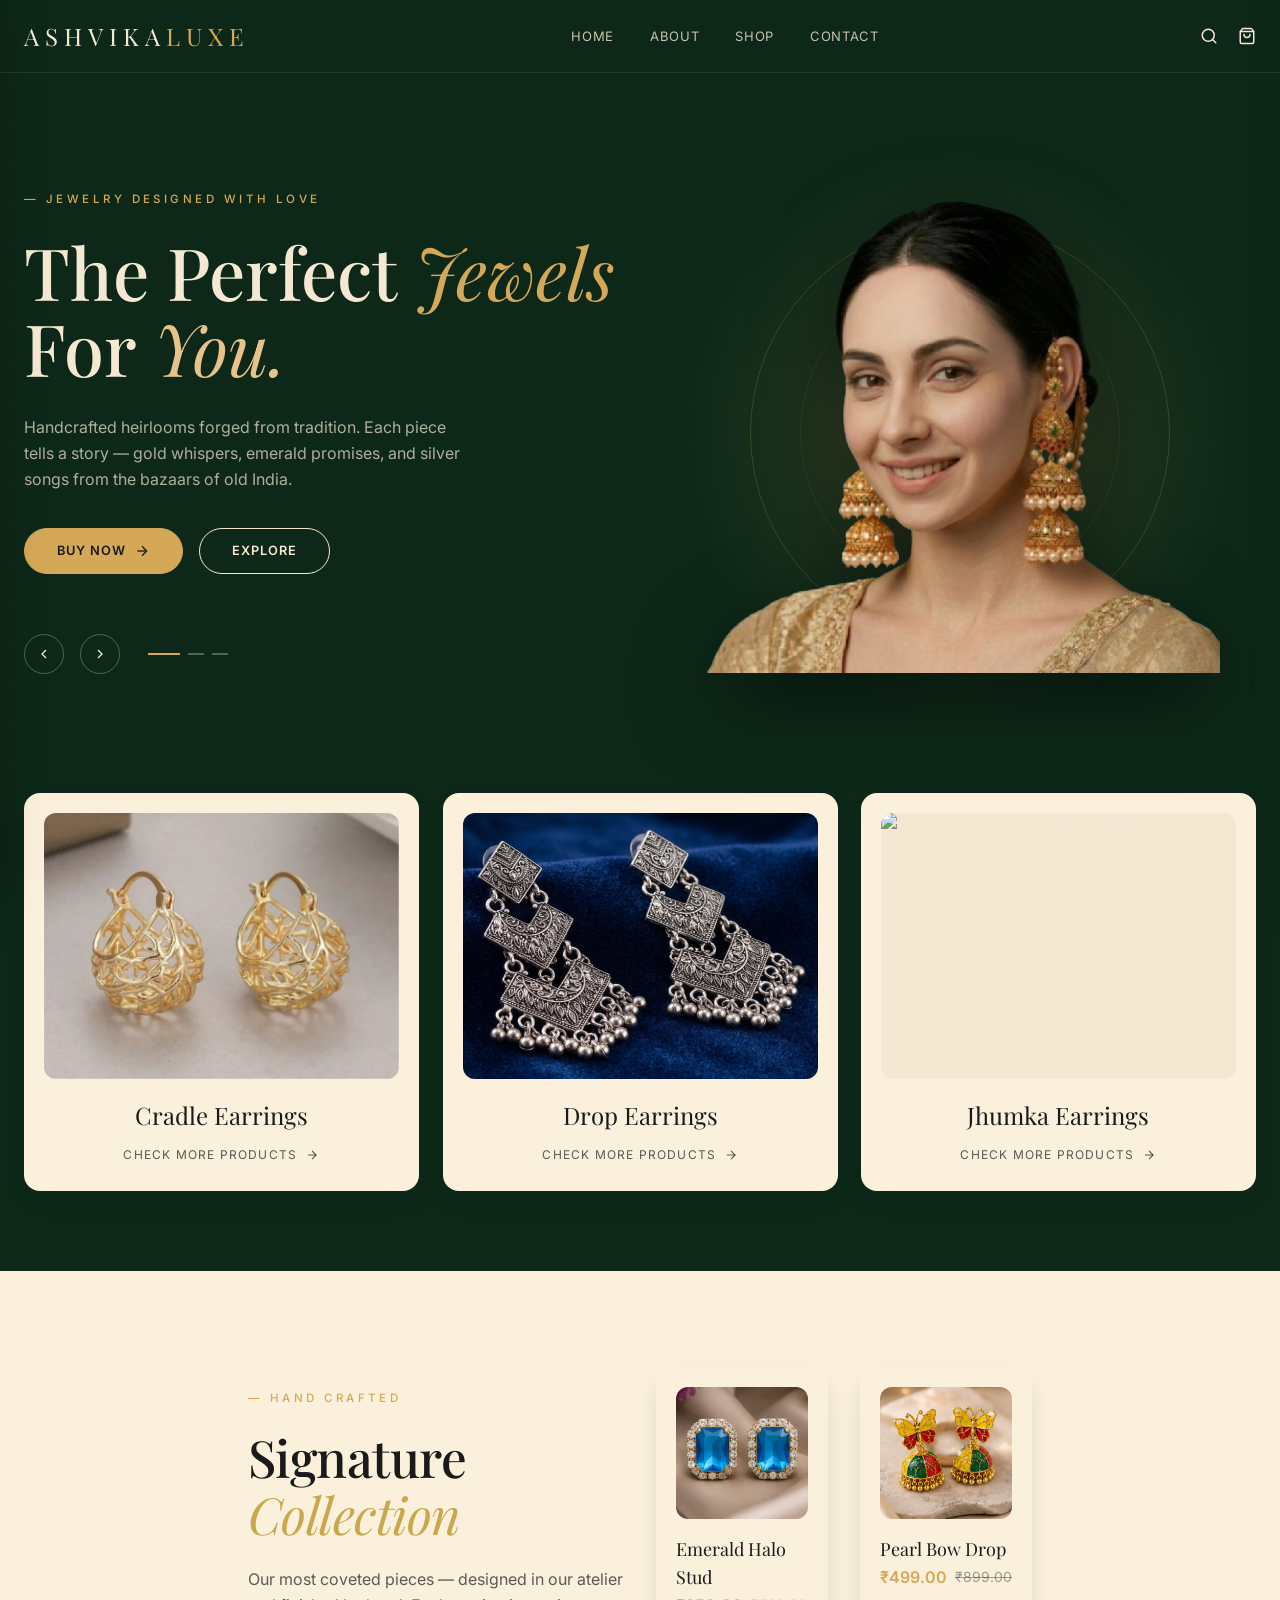
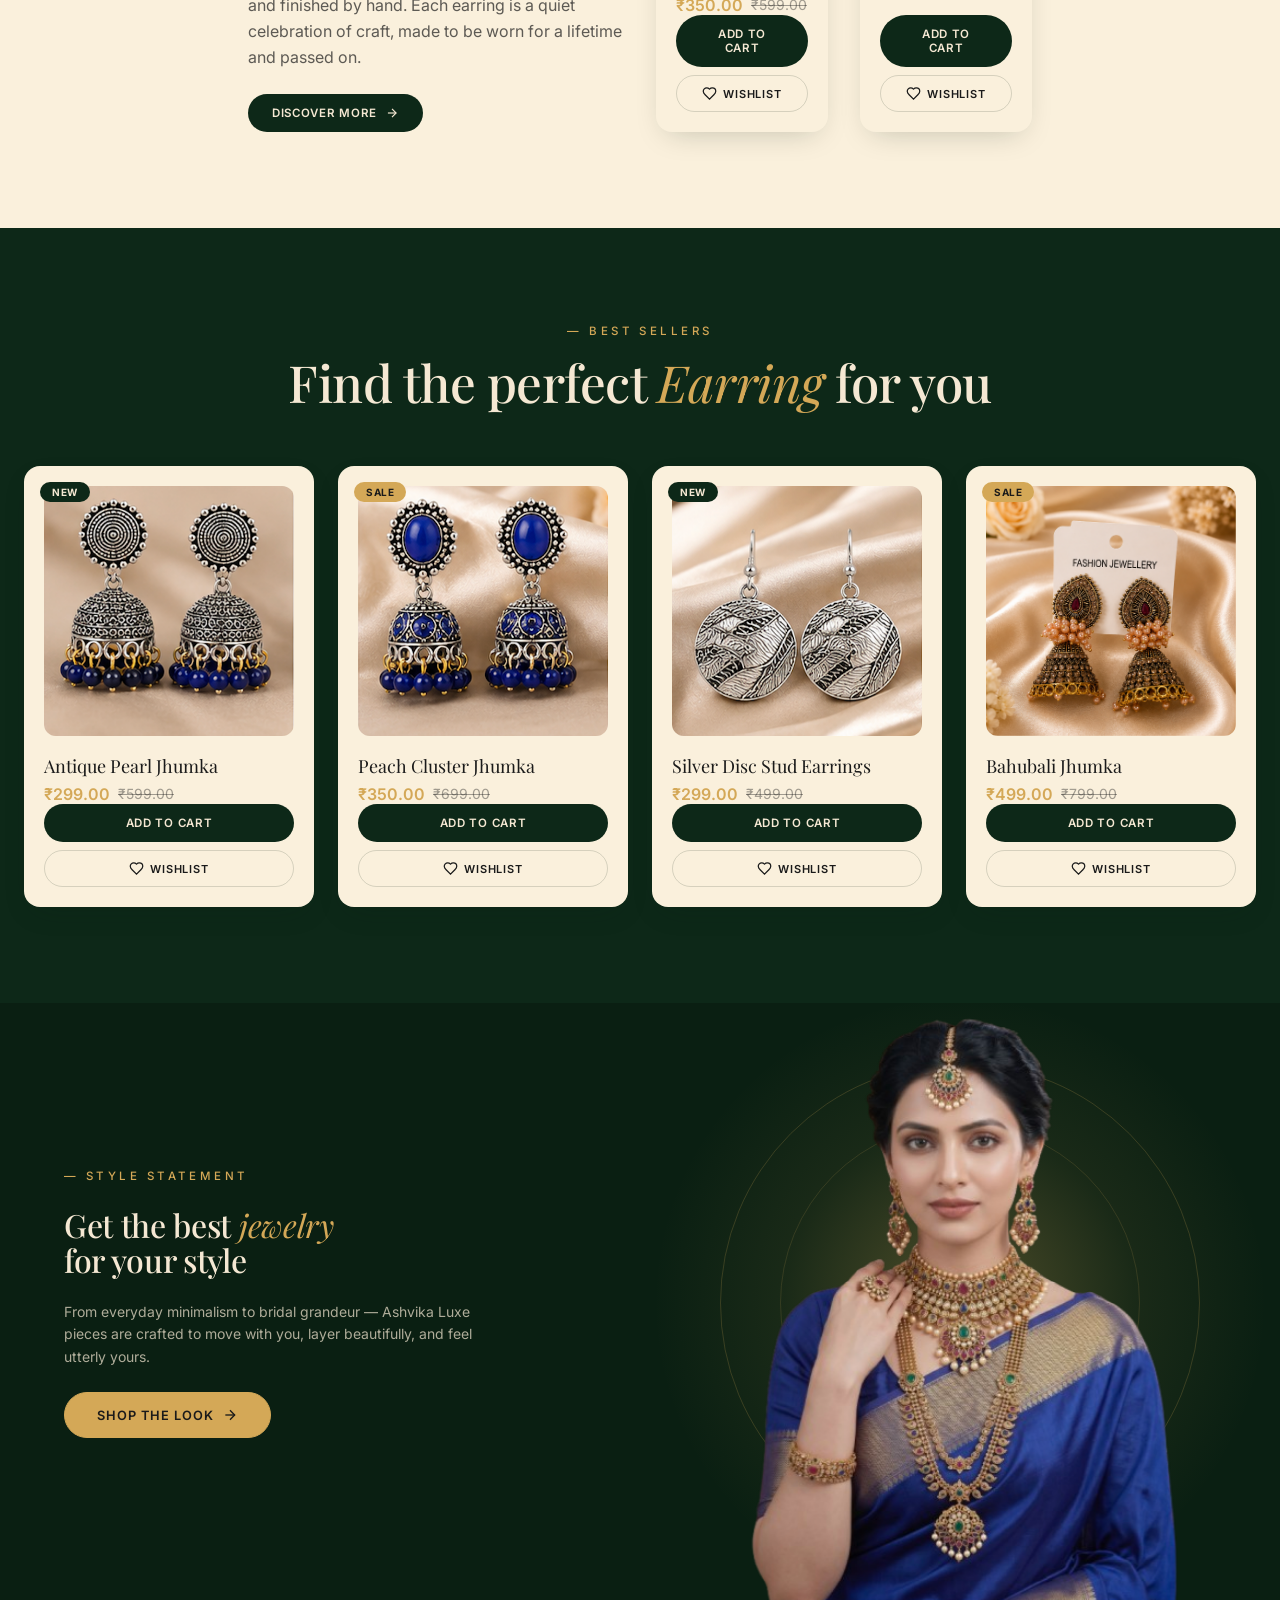
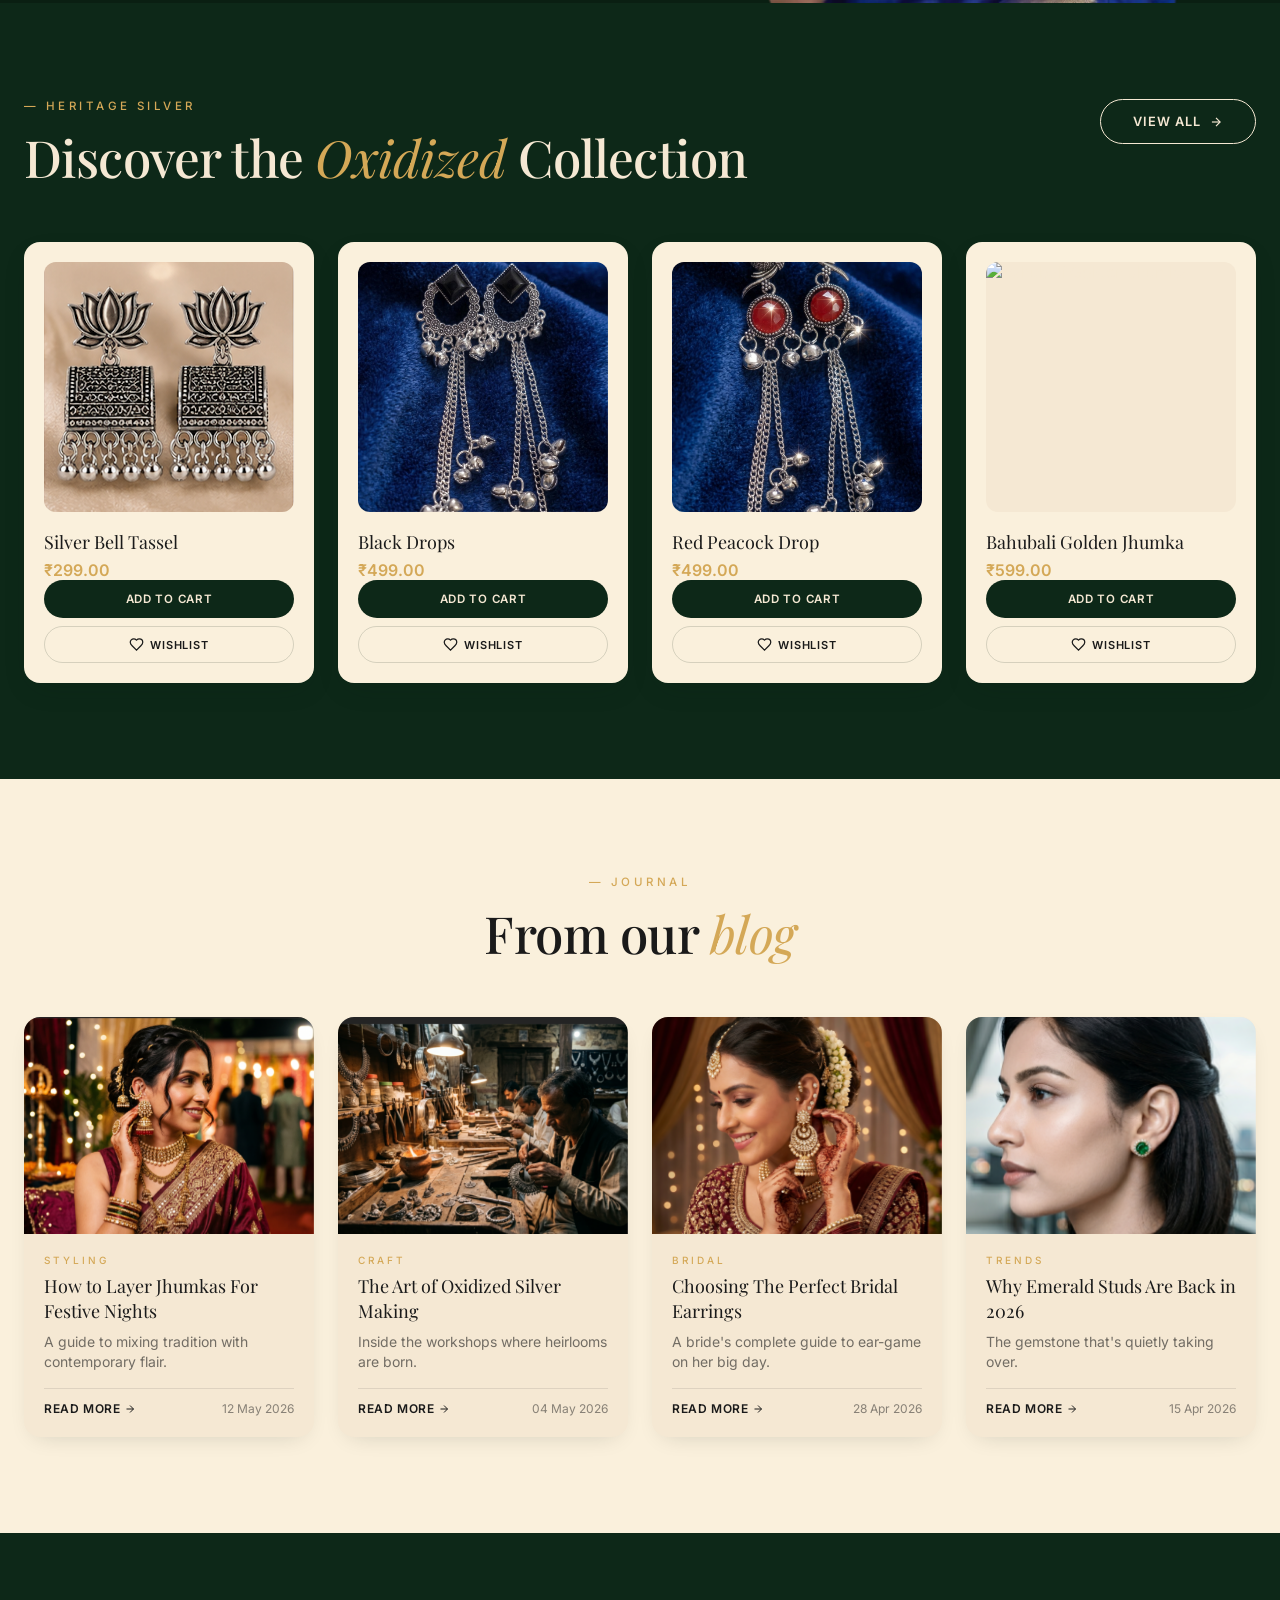
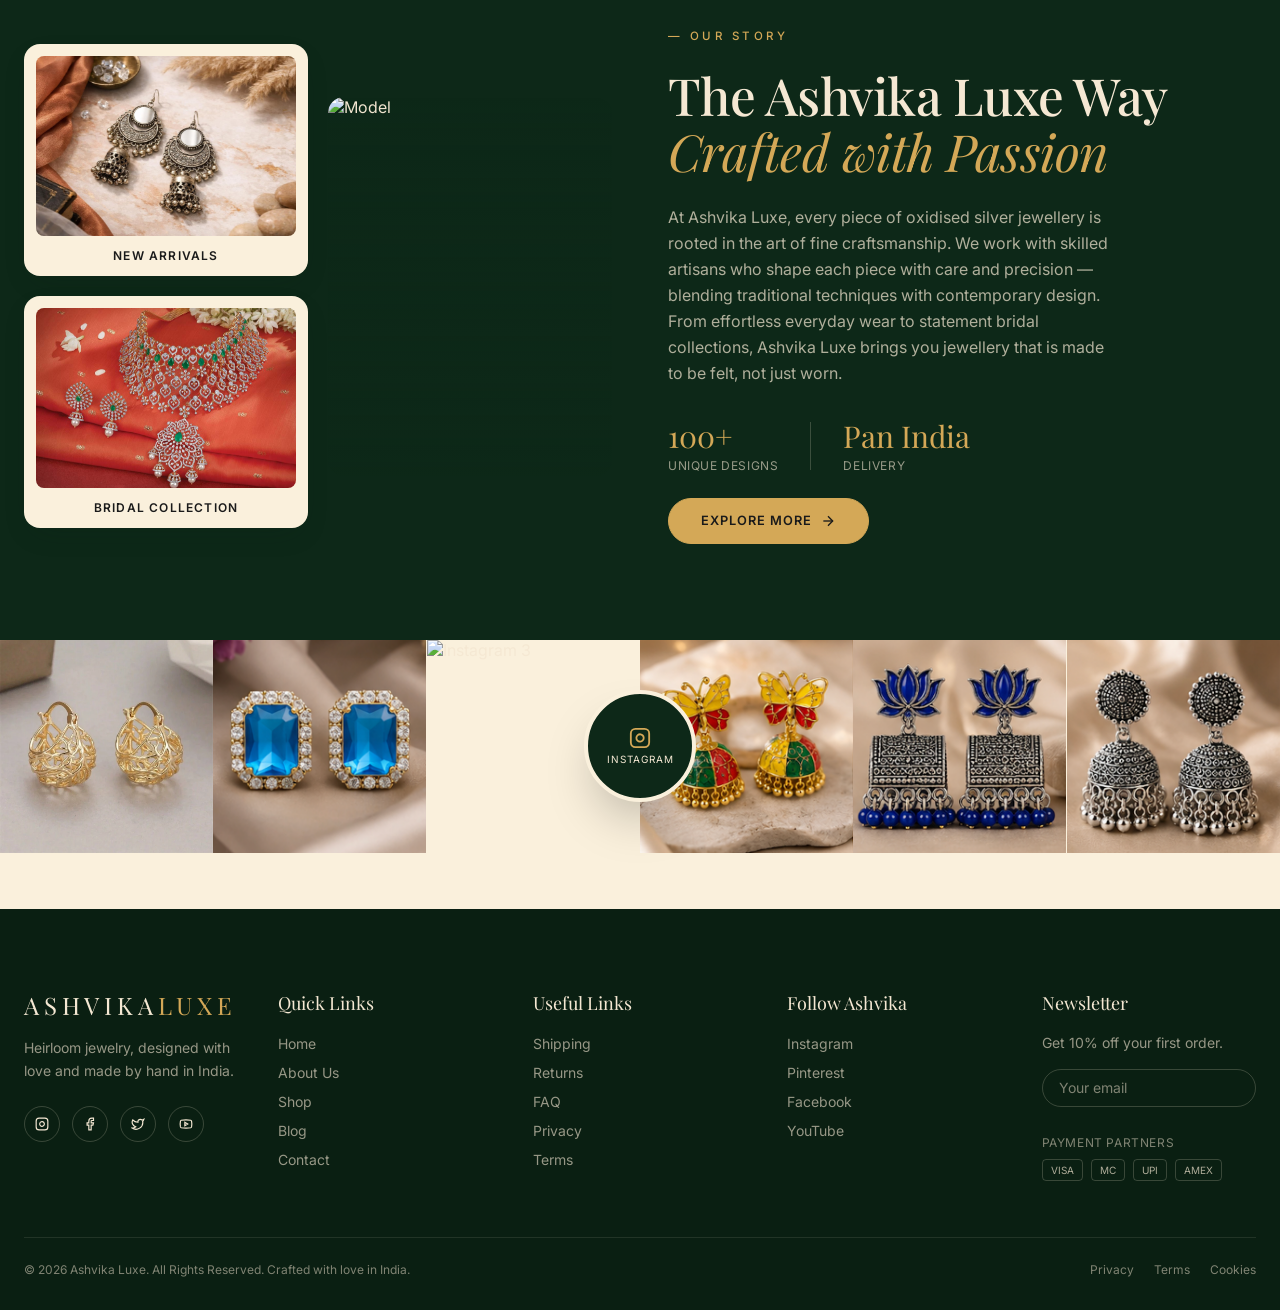
==== commit 6cd098f7: "Update" ====
--- a/index.html
+++ b/index.html
@@ -119,7 +119,7 @@
                 <div class="hero-spotlight absolute inset-0 rounded-full"></div>
                 <div class="absolute w-[420px] h-[420px] rounded-full border border-gold/20"></div>
                 <div class="absolute w-[320px] h-[320px] rounded-full border border-gold/10"></div>
-                <img src="https://udxhhmbqakqworrwcabd.supabase.co/storage/v1/object/public/product-images/Mein_Model.png" alt="Model wearing Ashvika Luxe jewelry" width="600" height="620" class="relative z-10 max-h-[560px] w-auto object-contain drop-shadow-[0_25px_40px_rgba(0,0,0,0.5)]"/>
+                <img src="Assets/Mein_Model.png" alt="Model wearing Ashvika Luxe jewelry" width="600" height="620" class="relative z-10 max-h-[560px] w-auto object-contain drop-shadow-[0_25px_40px_rgba(0,0,0,0.5)]"/>
             </div>
 
         </div>
@@ -131,7 +131,7 @@
 
             <div class="product-card overflow-hidden flex flex-col items-center text-center group">
                 <div class="overflow-hidden rounded-xl w-full aspect-[4/3] bg-cream flex items-center justify-center">
-                    <img src="https://udxhhmbqakqworrwcabd.supabase.co/storage/v1/object/public/product-images170390734942af7ca286cb8c54777d69b6c8c4a64e_thumbnail_750x999.webp" alt="Cradle Earrings" loading="lazy" width="400" height="300" class="product-img w-full h-full object-cover"/>
+                    <img src="Assets/170390734942af7ca286cb8c54777d69b6c8c4a64e_thumbnail_750x999.webp" alt="Cradle Earrings" loading="lazy" width="400" height="300" class="product-img w-full h-full object-cover"/>
                 </div>
                 <h3 class="font-display text-2xl text-ink mt-5">Cradle Earrings</h3>
                 <a href="/shop" class="mt-4 mb-2 inline-flex items-center gap-2 text-xs uppercase tracking-widest text-ink/70 hover:text-gold transition-colors">
@@ -142,7 +142,7 @@
 
             <div class="product-card overflow-hidden flex flex-col items-center text-center group">
                 <div class="overflow-hidden rounded-xl w-full aspect-[4/3] bg-cream flex items-center justify-center">
-                    <img src="https://udxhhmbqakqworrwcabd.supabase.co/storage/v1/object/public/product-imagesDrop_earings.jpg" alt="Drop Earrings" loading="lazy" width="400" height="300" class="product-img w-full h-full object-cover"/>
+                    <img src="Assets/Drop_earings.jpg" alt="Drop Earrings" loading="lazy" width="400" height="300" class="product-img w-full h-full object-cover"/>
                 </div>
                 <h3 class="font-display text-2xl text-ink mt-5">Drop Earrings</h3>
                 <a href="/shop" class="mt-4 mb-2 inline-flex items-center gap-2 text-xs uppercase tracking-widest text-ink/70 hover:text-gold transition-colors">
@@ -153,7 +153,7 @@
 
             <div class="product-card overflow-hidden flex flex-col items-center text-center group">
                 <div class="overflow-hidden rounded-xl w-full aspect-[4/3] bg-cream flex items-center justify-center">
-                    <img src="https://udxhhmbqakqworrwcabd.supabase.co/storage/v1/object/public/product-imagesGold-earing.png" alt="Jhumka Earrings" loading="lazy" width="300" height="300" class="product-img w-full h-full object-cover"/>
+                    <img src="Assets/Gold-earing.png" alt="Jhumka Earrings" loading="lazy" width="300" height="300" class="product-img w-full h-full object-cover"/>
                 </div>
                 <h3 class="font-display text-2xl text-ink mt-5">Jhumka Earrings</h3>
                 <a href="/shop" class="mt-4 mb-2 inline-flex items-center gap-2 text-xs uppercase tracking-widest text-ink/70 hover:text-gold transition-colors">
@@ -186,7 +186,7 @@
             <div class="grid grid-cols-2 gap-5">
                 <div class="product-card flex flex-col">
                     <div class="overflow-hidden rounded-xl aspect-square bg-cream flex items-center justify-center">
-                        <img src="https://udxhhmbqakqworrwcabd.supabase.co/storage/v1/object/public/product-imagesImage1.png" alt="Emerald Halo Stud" loading="lazy" width="300" height="300" class="product-img w-full h-full object-cover"/>
+                        <img src="Assets/Image1.png" alt="Emerald Halo Stud" loading="lazy" width="300" height="300" class="product-img w-full h-full object-cover"/>
                     </div>
                     <h4 class="font-display text-lg text-ink mt-4">Emerald Halo Stud</h4>
                     <div class="flex items-center gap-2 mt-1">
@@ -201,7 +201,7 @@
                 </div>
                 <div class="product-card flex flex-col">
                     <div class="overflow-hidden rounded-xl aspect-square bg-cream flex items-center justify-center">
-                        <img src="https://udxhhmbqakqworrwcabd.supabase.co/storage/v1/object/public/product-imagesImage8.png" alt="Pearl Bow Drop" loading="lazy" width="300" height="300" class="product-img w-full h-full object-cover"/>
+                        <img src="Assets/Image8.png" alt="Pearl Bow Drop" loading="lazy" width="300" height="300" class="product-img w-full h-full object-cover"/>
                     </div>
                     <h4 class="font-display text-lg text-ink mt-4">Pearl Bow Drop</h4>
                     <div class="flex items-center gap-2 mt-1">
@@ -233,7 +233,7 @@
                 <div class="product-card relative flex flex-col">
                     <span class="absolute top-4 left-4 z-10 px-3 py-1 rounded-full text-[10px] font-bold tracking-wider bg-emerald-deep text-cream">NEW</span>
                     <div class="overflow-hidden rounded-xl aspect-square bg-cream">
-                        <img src="https://udxhhmbqakqworrwcabd.supabase.co/storage/v1/object/public/product-imagesImage10.png" alt="Antique Pearl Jhumka" loading="lazy" width="300" height="300" class="product-img w-full h-full object-cover"/>
+                        <img src="Assets/Image10.png" alt="Antique Pearl Jhumka" loading="lazy" width="300" height="300" class="product-img w-full h-full object-cover"/>
                     </div>
                     <h4 class="font-display text-lg text-ink mt-4">Antique Pearl Jhumka</h4>
                     <div class="flex items-center gap-2 mt-1">
@@ -250,7 +250,7 @@
                 <div class="product-card relative flex flex-col">
                     <span class="absolute top-4 left-4 z-10 px-3 py-1 rounded-full text-[10px] font-bold tracking-wider bg-gold text-ink">SALE</span>
                     <div class="overflow-hidden rounded-xl aspect-square bg-cream">
-                        <img src="https://udxhhmbqakqworrwcabd.supabase.co/storage/v1/object/public/product-imagesImage9.png" alt="Peach Cluster Jhumka" loading="lazy" width="300" height="300" class="product-img w-full h-full object-cover"/>
+                        <img src="Assets/Image9.png" alt="Peach Cluster Jhumka" loading="lazy" width="300" height="300" class="product-img w-full h-full object-cover"/>
                     </div>
                     <h4 class="font-display text-lg text-ink mt-4">Peach Cluster Jhumka</h4>
                     <div class="flex items-center gap-2 mt-1">
@@ -267,7 +267,7 @@
                 <div class="product-card relative flex flex-col">
                     <span class="absolute top-4 left-4 z-10 px-3 py-1 rounded-full text-[10px] font-bold tracking-wider bg-emerald-deep text-cream">NEW</span>
                     <div class="overflow-hidden rounded-xl aspect-square bg-cream">
-                        <img src="https://udxhhmbqakqworrwcabd.supabase.co/storage/v1/object/public/product-imagesImage3.png" alt="Stud Earrings" loading="lazy" width="300" height="300" class="product-img w-full h-full object-cover"/>
+                        <img src="Assets/Image3.png" alt="Stud Earrings" loading="lazy" width="300" height="300" class="product-img w-full h-full object-cover"/>
                     </div>
                     <h4 class="font-display text-lg text-ink mt-4">Silver Disc Stud Earrings</h4>
                     <div class="flex items-center gap-2 mt-1">
@@ -284,7 +284,7 @@
                 <div class="product-card relative flex flex-col">
                     <span class="absolute top-4 left-4 z-10 px-3 py-1 rounded-full text-[10px] font-bold tracking-wider bg-gold text-ink">SALE</span>
                     <div class="overflow-hidden rounded-xl aspect-square bg-cream">
-                        <img src="https://udxhhmbqakqworrwcabd.supabase.co/storage/v1/object/public/product-imagesImage11.png" alt="Bahubali Jhumka" loading="lazy" width="300" height="300" class="product-img w-full h-full object-cover"/>
+                        <img src="Assets/Image11.png" alt="Bahubali Jhumka" loading="lazy" width="300" height="300" class="product-img w-full h-full object-cover"/>
                     </div>
                     <h4 class="font-display text-lg text-ink mt-4">Bahubali Jhumka</h4>
                     <div class="flex items-center gap-2 mt-1">
@@ -327,7 +327,7 @@
                 <div class="absolute w-[480px] h-[480px] rounded-full border border-gold/20"></div>
                 <div class="absolute w-[360px] h-[360px] rounded-full border border-gold/15"></div>
                 <div class="absolute inset-0 hero-spotlight"></div>
-                <img src="https://udxhhmbqakqworrwcabd.supabase.co/storage/v1/object/public/product-imagesThird Model.png" alt="Model wearing Ashvika Luxe jewelry" loading="lazy" width="600" height="750" class="relative z-10 max-h-[600px] object-contain"/>
+                <img src="Assets/Third Model.png" alt="Model wearing Ashvika Luxe jewelry" loading="lazy" width="600" height="750" class="relative z-10 max-h-[600px] object-contain"/>
             </div>
 
         </div>
@@ -353,7 +353,7 @@
 
                 <div class="product-card flex flex-col">
                     <div class="overflow-hidden rounded-xl aspect-square bg-cream">
-                        <img src="https://udxhhmbqakqworrwcabd.supabase.co/storage/v1/object/public/product-imagesImage6.png" alt="Silver Bell Tassel" loading="lazy" width="300" height="300" class="product-img w-full h-full object-cover"/>
+                        <img src="Assets/Image6.png" alt="Silver Bell Tassel" loading="lazy" width="300" height="300" class="product-img w-full h-full object-cover"/>
                     </div>
                     <h4 class="font-display text-lg text-ink mt-4">Silver Bell Tassel</h4>
                     <span class="text-gold font-semibold mt-1">₹299.00</span>
@@ -366,7 +366,7 @@
 
                 <div class="product-card flex flex-col">
                     <div class="overflow-hidden rounded-xl aspect-square bg-cream">
-                        <img src="https://udxhhmbqakqworrwcabd.supabase.co/storage/v1/object/public/product-imagesBlack_Drops.jpg" alt="Black Drops" loading="lazy" width="300" height="300" class="product-img w-full h-full object-cover"/>
+                        <img src="Assets/Black_Drops.jpg" alt="Black Drops" loading="lazy" width="300" height="300" class="product-img w-full h-full object-cover"/>
                     </div>
                     <h4 class="font-display text-lg text-ink mt-4">Black Drops</h4>
                     <span class="text-gold font-semibold mt-1">₹499.00</span>
@@ -378,7 +378,7 @@
 
                 <div class="product-card flex flex-col">
                     <div class="overflow-hidden rounded-xl aspect-square bg-cream">
-                        <img src="https://udxhhmbqakqworrwcabd.supabase.co/storage/v1/object/public/product-images/Red_peacock.jpg" alt="Red Peacock Drop" loading="lazy" width="300" height="300" class="product-img w-full h-full object-cover"/>
+                        <img src="Assets/Red_peacock.jpg" alt="Red Peacock Drop" loading="lazy" width="300" height="300" class="product-img w-full h-full object-cover"/>
                     </div>
                     <h4 class="font-display text-lg text-ink mt-4">Red Peacock Drop</h4>
                     <span class="text-gold font-semibold mt-1">₹499.00</span>
@@ -419,7 +419,7 @@
 
                 <article class="bg-cream rounded-2xl overflow-hidden group flex flex-col" style="box-shadow:0 8px 24px -12px rgba(10,31,18,0.2);">
                     <div class="overflow-hidden aspect-[4/3]">
-                        <img src="https://udxhhmbqakqworrwcabd.supabase.co/storage/v1/object/public/product-imagesFestival.png" alt="How to Layer Jhumkas" loading="lazy" width="400" height="300" class="w-full h-full object-cover group-hover:scale-105 transition-transform duration-500"/>
+                        <img src="Assets/Festival.png" alt="How to Layer Jhumkas" loading="lazy" width="400" height="300" class="w-full h-full object-cover group-hover:scale-105 transition-transform duration-500"/>
                     </div>
                     <div class="p-5 flex flex-col flex-1">
                         <span class="eyebrow text-[10px] mb-2">Styling</span>
@@ -455,7 +455,7 @@
 
                 <article class="bg-cream rounded-2xl overflow-hidden group flex flex-col" style="box-shadow:0 8px 24px -12px rgba(10,31,18,0.2);">
                     <div class="overflow-hidden aspect-[4/3]">
-                        <img src="https://udxhhmbqakqworrwcabd.supabase.co/storage/v1/object/public/product-imagesBridal.png" alt="Bridal Earrings" loading="lazy" width="400" height="300" class="w-full h-full object-cover group-hover:scale-105 transition-transform duration-500"/>
+                        <img src="Assets/Bridal.png" alt="Bridal Earrings" loading="lazy" width="400" height="300" class="w-full h-full object-cover group-hover:scale-105 transition-transform duration-500"/>
                     </div>
                     <div class="p-5 flex flex-col flex-1">
                         <span class="eyebrow text-[10px] mb-2">Bridal</span>
@@ -473,7 +473,7 @@
 
                 <article class="bg-cream rounded-2xl overflow-hidden group flex flex-col" style="box-shadow:0 8px 24px -12px rgba(10,31,18,0.2);">
                     <div class="overflow-hidden aspect-[4/3]">
-                        <img src="https://udxhhmbqakqworrwcabd.supabase.co/storage/v1/object/public/product-imagesTrending studs.png" alt="Emerald Studs" loading="lazy" width="400" height="300" class="w-full h-full object-cover group-hover:scale-105 transition-transform duration-500"/>
+                        <img src="Assets/Trending studs.png" alt="Emerald Studs" loading="lazy" width="400" height="300" class="w-full h-full object-cover group-hover:scale-105 transition-transform duration-500"/>
                     </div>
                     <div class="p-5 flex flex-col flex-1">
                         <span class="eyebrow text-[10px] mb-2">Trends</span>
@@ -502,13 +502,13 @@
                 <div class="space-y-5">
                     <div class="product-card" style="padding:0.75rem;">
                         <div class="overflow-hidden rounded-lg aspect-square bg-cream">
-                            <img src="https://udxhhmbqakqworrwcabd.supabase.co/storage/v1/object/public/product-images71zJZFz9mmL._AC_UY1100_.jpg" alt="New Arrivals" loading="lazy" width="250" height="250" class="product-img w-full h-full object-cover"/>
+                            <img src="Assets/71zJZFz9mmL._AC_UY1100_.jpg" alt="New Arrivals" loading="lazy" width="250" height="250" class="product-img w-full h-full object-cover"/>
                         </div>
                         <p class="text-center text-xs uppercase tracking-widest text-ink font-semibold mt-3">New Arrivals</p>
                     </div>
                     <div class="product-card" style="padding:0.75rem;">
                         <div class="overflow-hidden rounded-lg aspect-square bg-cream">
-                            <img src="https://udxhhmbqakqworrwcabd.supabase.co/storage/v1/object/public/product-imagesbridalcollection.jpg" alt="Bridal Collection" loading="lazy" width="250" height="250" class="product-img w-full h-full object-cover"/>
+                            <img src="Assets/bridalcollection.jpg" alt="Bridal Collection" loading="lazy" width="250" height="250" class="product-img w-full h-full object-cover"/>
                         </div>
                         <p class="text-center text-xs uppercase tracking-widest text-ink font-semibold mt-3">Bridal Collection</p>
                     </div>
@@ -553,27 +553,27 @@
     <section class="relative bg-cream-light">
         <div class="grid grid-cols-3 md:grid-cols-6">
             <div class="aspect-square overflow-hidden group relative">
-                <img src="https://udxhhmbqakqworrwcabd.supabase.co/storage/v1/object/public/product-images170390734942af7ca286cb8c54777d69b6c8c4a64e_thumbnail_750x999.webp" alt="Instagram 1" loading="lazy" width="300" height="300" class="w-full h-full object-cover group-hover:scale-110 transition-transform duration-500"/>
+                <img src="Assets/170390734942af7ca286cb8c54777d69b6c8c4a64e_thumbnail_750x999.webp" alt="Instagram 1" loading="lazy" width="300" height="300" class="w-full h-full object-cover group-hover:scale-110 transition-transform duration-500"/>
                 <div class="absolute inset-0 bg-emerald-deep/0 group-hover:bg-emerald-deep/40 transition-colors"></div>
             </div>
             <div class="aspect-square overflow-hidden group relative">
-                <img src="https://udxhhmbqakqworrwcabd.supabase.co/storage/v1/object/public/product-imagesImage1.png" alt="Instagram 2" loading="lazy" width="300" height="300" class="w-full h-full object-cover group-hover:scale-110 transition-transform duration-500"/>
+                <img src="Assets/Image1.png" alt="Instagram 2" loading="lazy" width="300" height="300" class="w-full h-full object-cover group-hover:scale-110 transition-transform duration-500"/>
                 <div class="absolute inset-0 bg-emerald-deep/0 group-hover:bg-emerald-deep/40 transition-colors"></div>
             </div>
             <div class="aspect-square overflow-hidden group relative">
-                <img src="https://udxhhmbqakqworrwcabd.supabase.co/storage/v1/object/public/product-imagesGemini_Generated_Image_k3bfrnk3bfrnk3bf.png" alt="Instagram 3" loading="lazy" width="300" height="300" class="w-full h-full object-cover group-hover:scale-110 transition-transform duration-500"/>
+                <img src="Assets/Gemini_Generated_Image_k3bfrnk3bfrnk3bf.png" alt="Instagram 3" loading="lazy" width="300" height="300" class="w-full h-full object-cover group-hover:scale-110 transition-transform duration-500"/>
                 <div class="absolute inset-0 bg-emerald-deep/0 group-hover:bg-emerald-deep/40 transition-colors"></div>
             </div>
             <div class="aspect-square overflow-hidden group relative">
-                <img src="https://udxhhmbqakqworrwcabd.supabase.co/storage/v1/object/public/product-imagesImage8.png" alt="Instagram 4" loading="lazy" width="300" height="300" class="w-full h-full object-cover group-hover:scale-110 transition-transform duration-500"/>
+                <img src="Assets/Image8.png" alt="Instagram 4" loading="lazy" width="300" height="300" class="w-full h-full object-cover group-hover:scale-110 transition-transform duration-500"/>
                 <div class="absolute inset-0 bg-emerald-deep/0 group-hover:bg-emerald-deep/40 transition-colors"></div>
             </div>
             <div class="aspect-square overflow-hidden group relative">
-                <img src="https://udxhhmbqakqworrwcabd.supabase.co/storage/v1/object/public/product-imagesImage7.png" alt="Instagram 5" loading="lazy" width="300" height="300" class="w-full h-full object-cover group-hover:scale-110 transition-transform duration-500"/>
+                <img src="Assets/Image7.png" alt="Instagram 5" loading="lazy" width="300" height="300" class="w-full h-full object-cover group-hover:scale-110 transition-transform duration-500"/>
                 <div class="absolute inset-0 bg-emerald-deep/0 group-hover:bg-emerald-deep/40 transition-colors"></div>
             </div>
             <div class="aspect-square overflow-hidden group relative">
-                <img src="https://udxhhmbqakqworrwcabd.supabase.co/storage/v1/object/public/product-imagesImage5.png" alt="Instagram 6" loading="lazy" width="300" height="300" class="w-full h-full object-cover group-hover:scale-110 transition-transform duration-500"/>
+                <img src="Assets/Image5.png" alt="Instagram 6" loading="lazy" width="300" height="300" class="w-full h-full object-cover group-hover:scale-110 transition-transform duration-500"/>
                 <div class="absolute inset-0 bg-emerald-deep/0 group-hover:bg-emerald-deep/40 transition-colors"></div>
             </div>
         </div>
@@ -1257,4 +1257,4 @@
 <!-- ===== TOAST CONTAINER ===== -->
 <div class="toast-container" id="toastContainer"></div>
 </body>
-</html>
+</html>
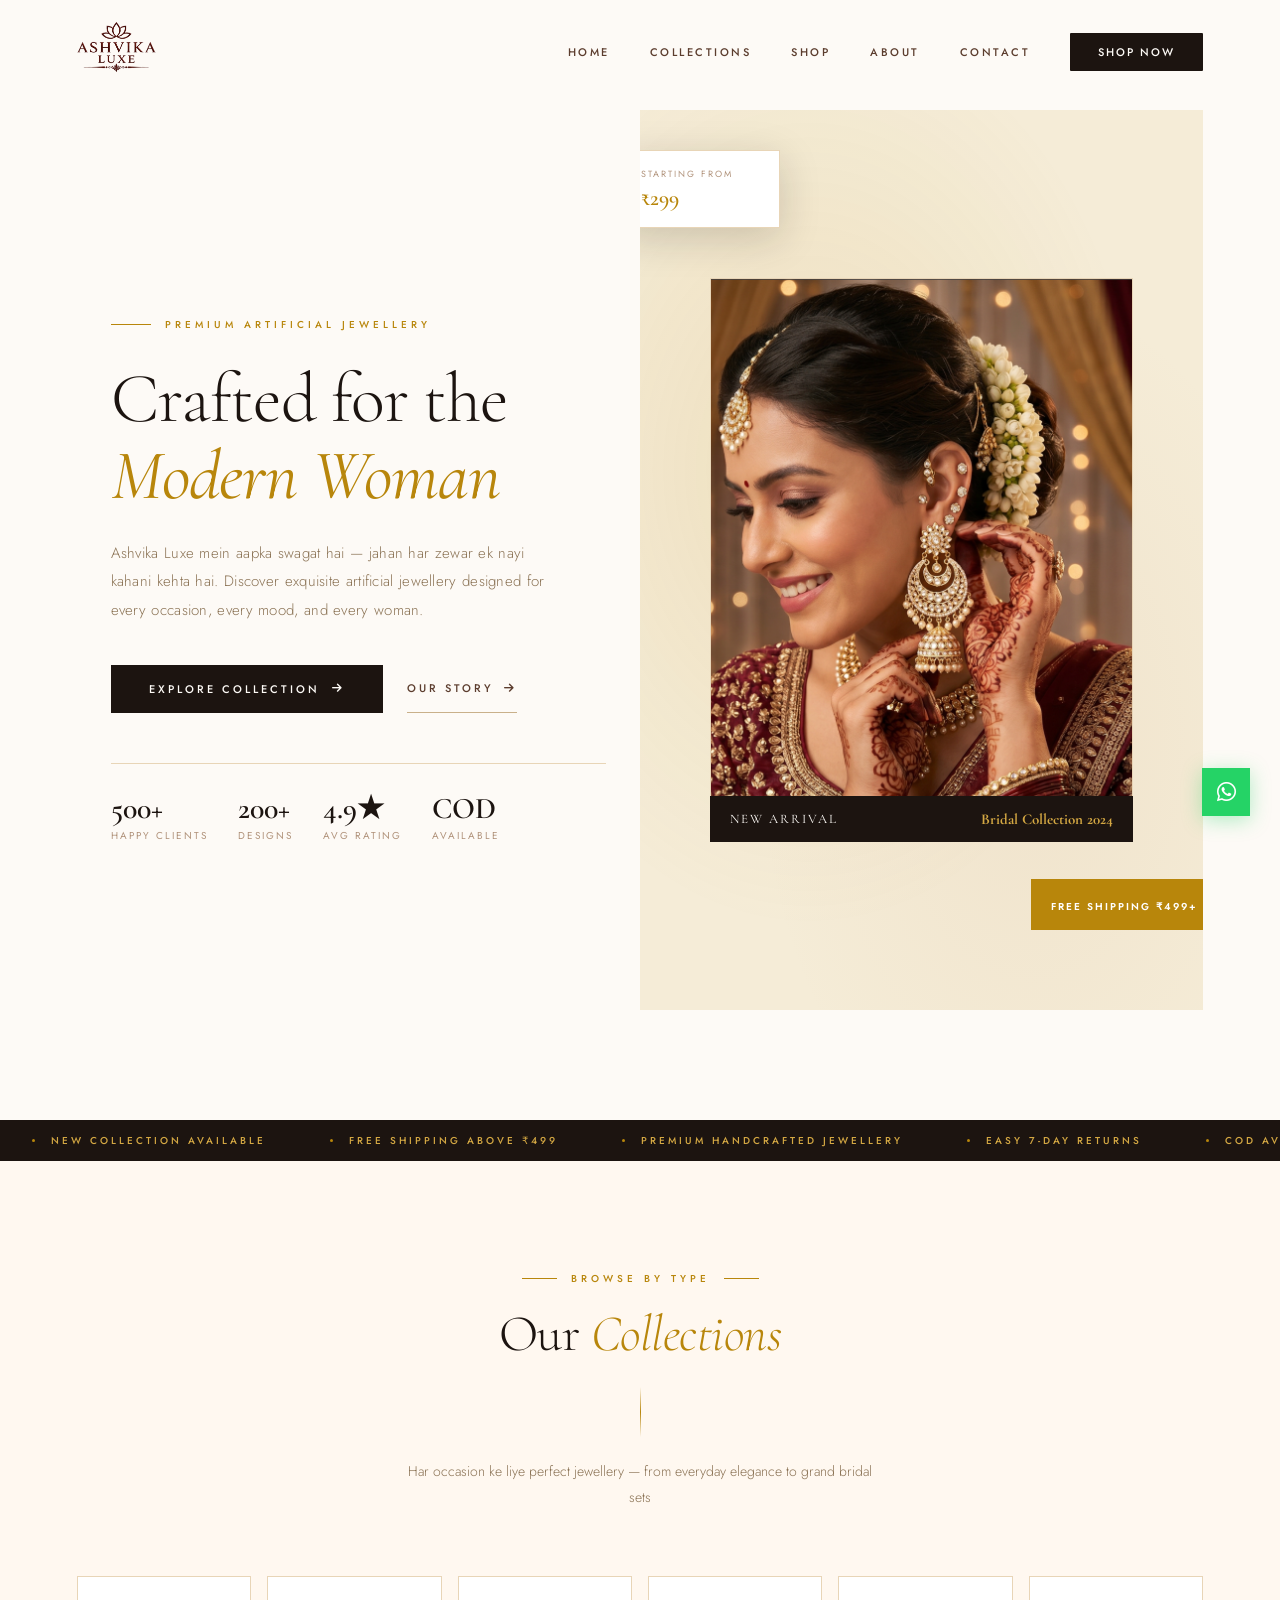
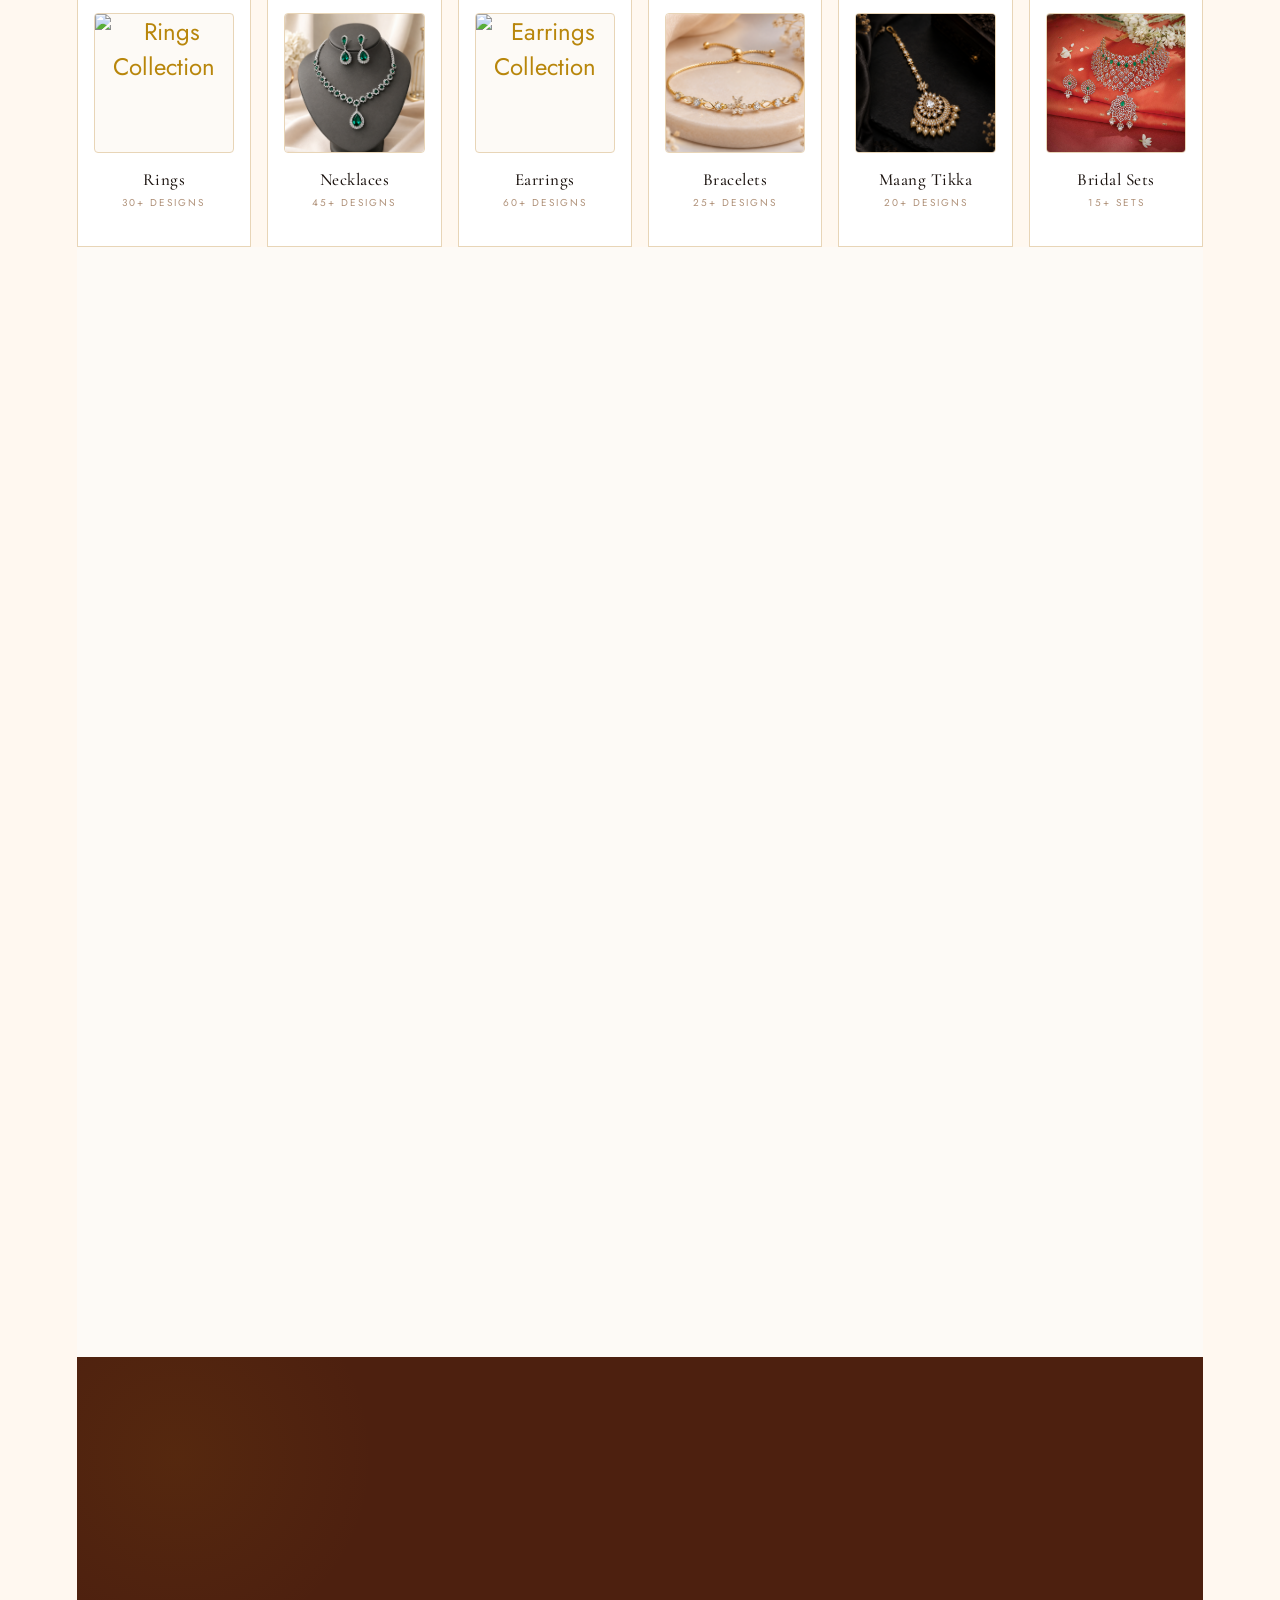
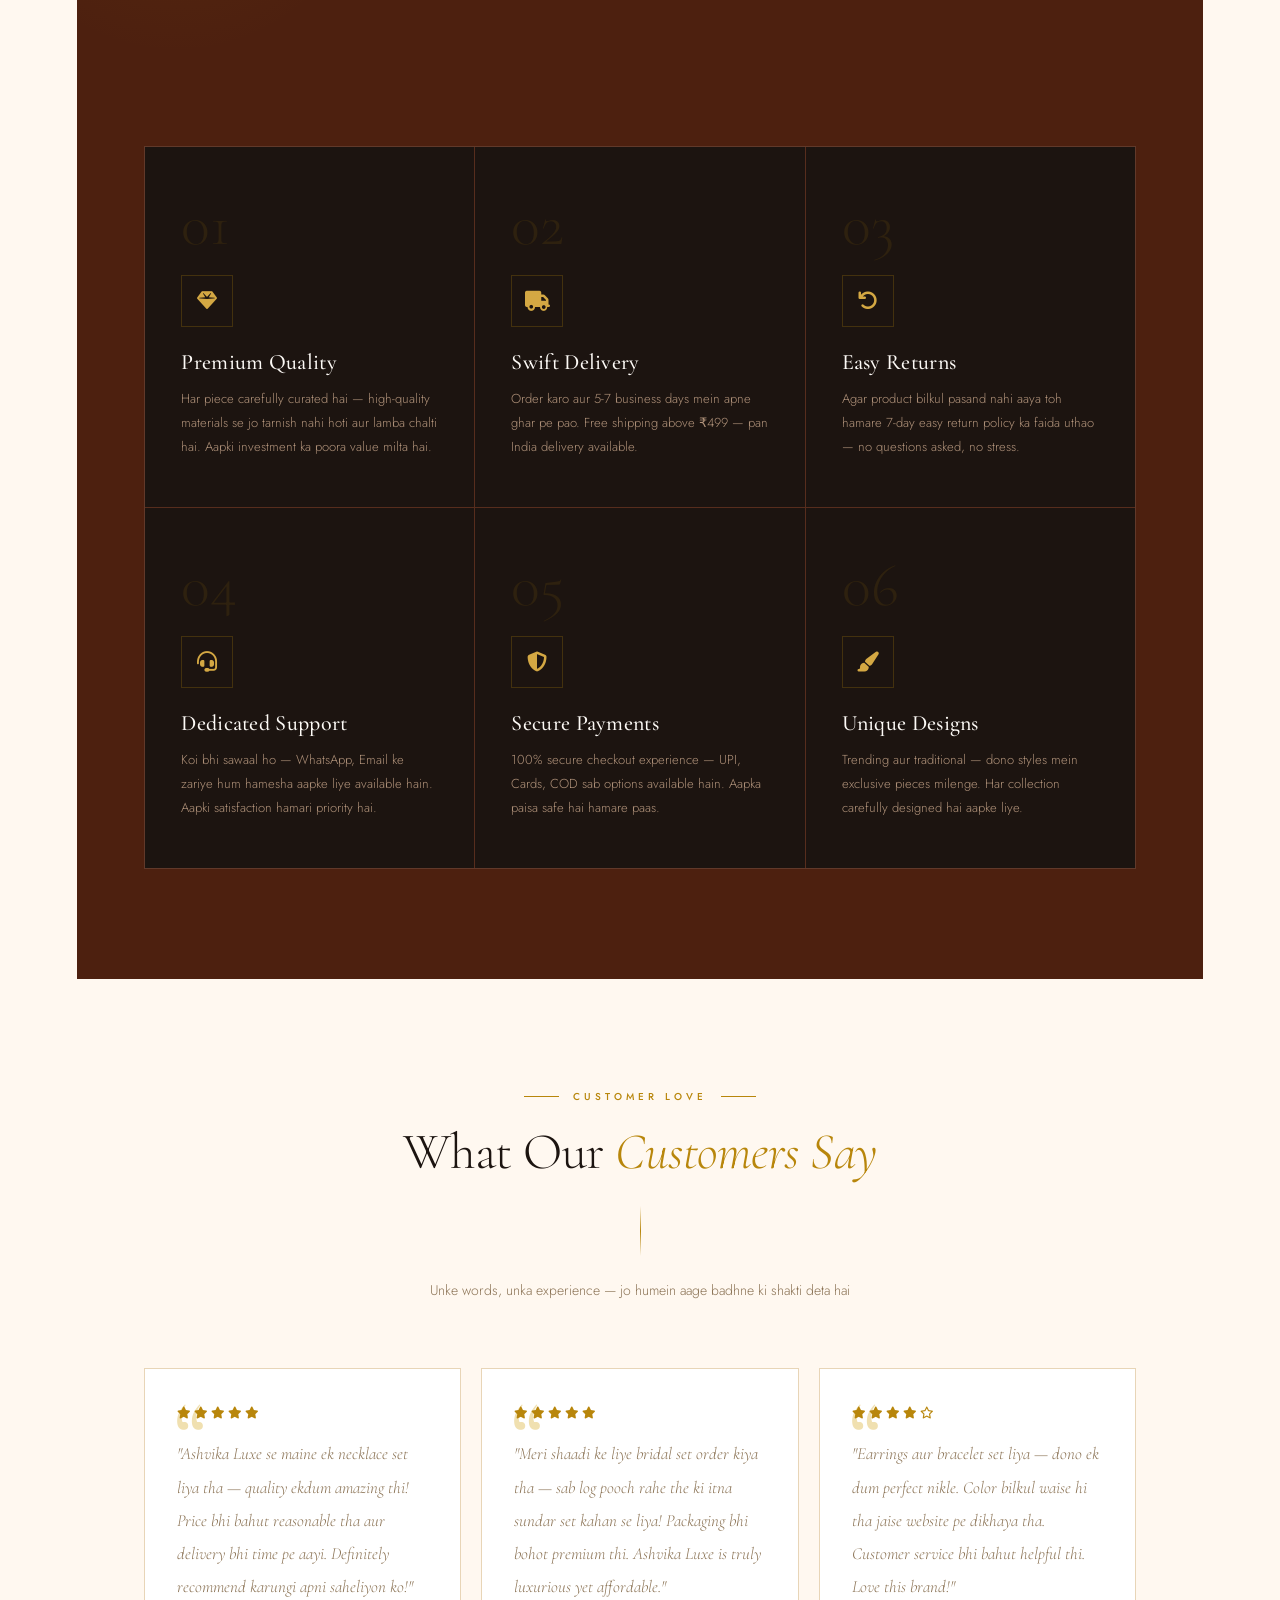
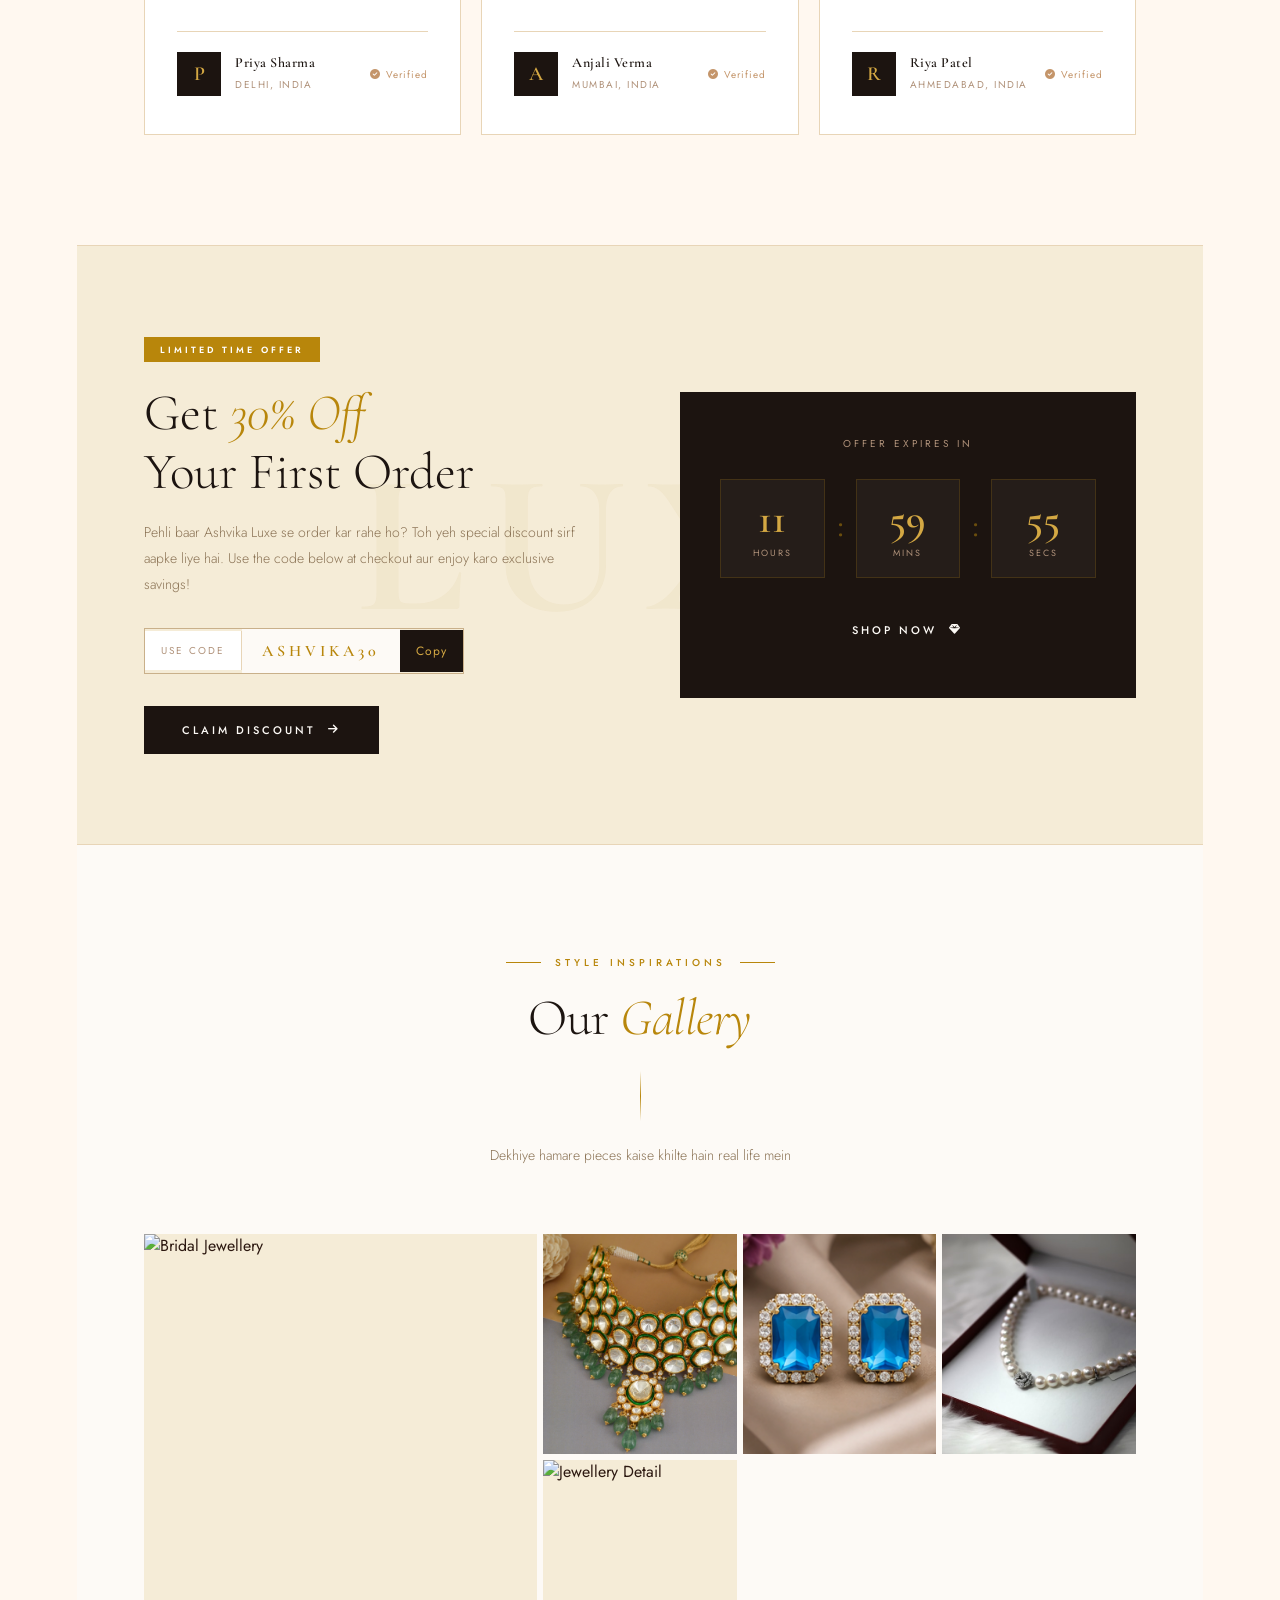
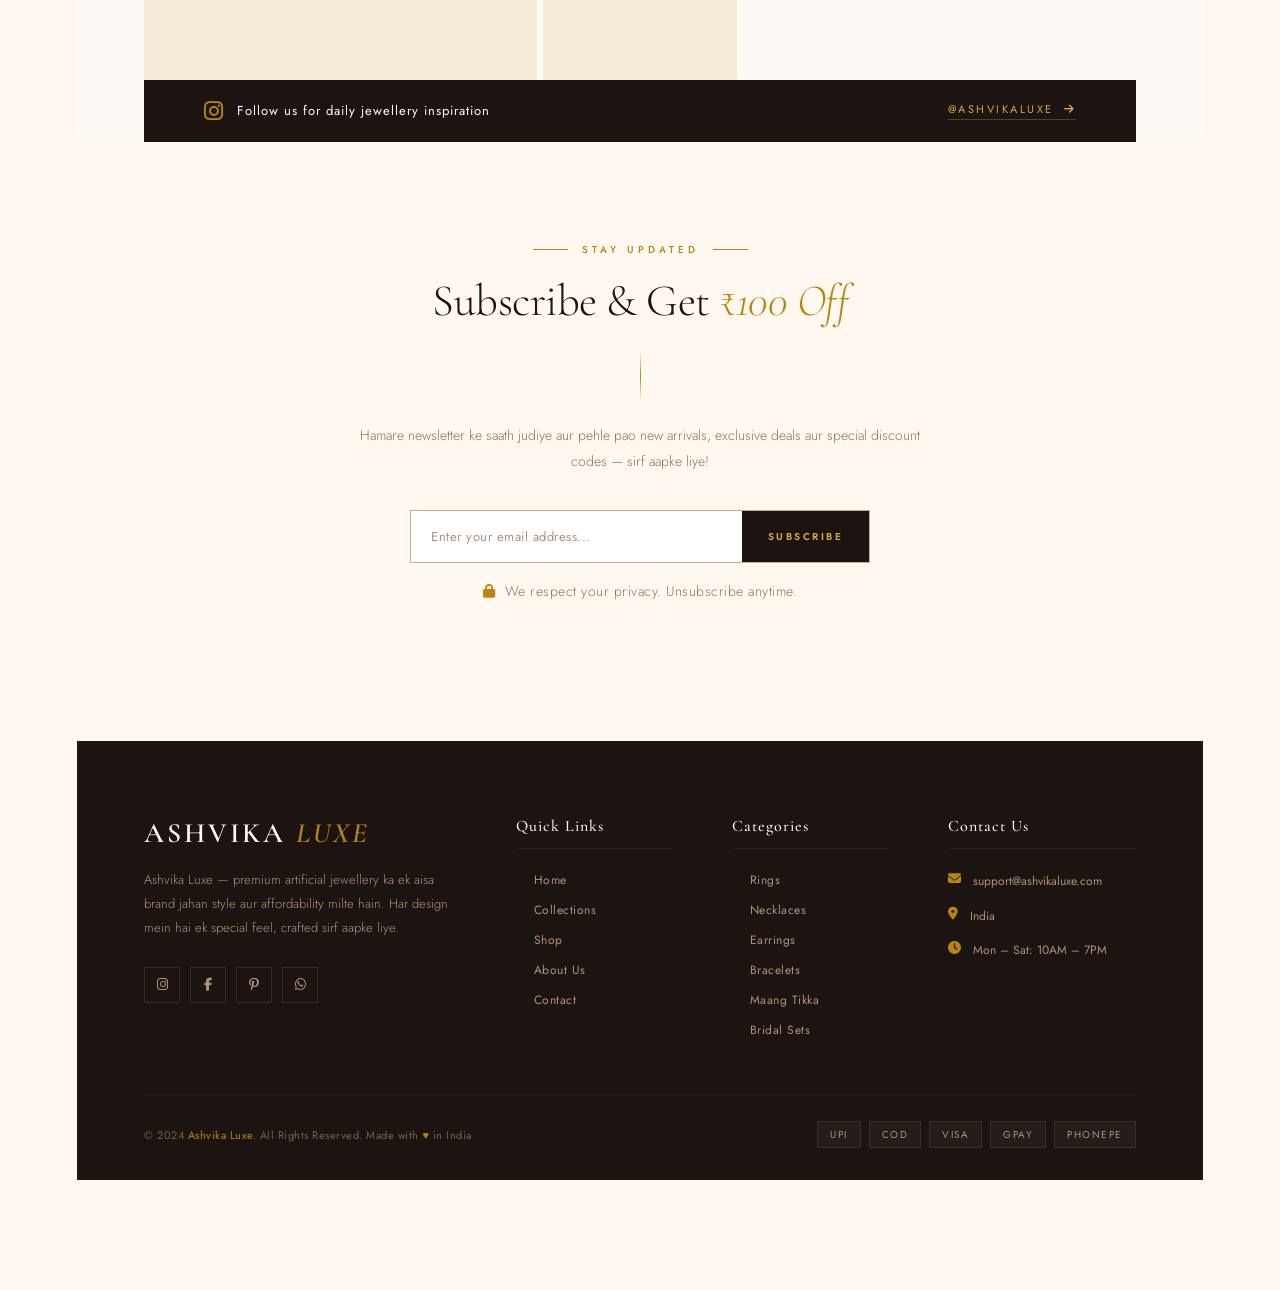
==== commit fe17b4b0: "New landing page added" ====
--- a/index.html
+++ b/index.html
@@ -3,1258 +3,2735 @@
 <head>
     <meta charset="UTF-8">
     <meta name="viewport" content="width=device-width, initial-scale=1.0">
-    <title>Ashvika Luxe — Jewelry Designed With Love</title>
-    <meta name="description" content="Handcrafted luxury Indian jewelry. Discover signature jhumkas, studs, and oxidized earrings designed with love by Ashvika Luxe."/>
-    <link rel="stylesheet" href="style.css">
-    <link rel="preconnect" href="https://fonts.googleapis.com">
-    <link rel="preconnect" href="https://fonts.gstatic.com" crossorigin>
-    <link rel="stylesheet" href="https://fonts.googleapis.com/css2?family=Playfair+Display:ital,wght@0,400;0,500;0,600;0,700;1,400;1,500&family=Inter:wght@300;400;500;600;700&display=swap">
+    <title>Ashvika Luxe - Premium Artificial Jewellery</title>
+    <link href="https://fonts.googleapis.com/css2?family=Cormorant+Garamond:ital,wght@0,300;0,400;0,600;0,700;1,400;1,600&family=Jost:wght@300;400;500;600&display=swap" rel="stylesheet">
+    <link rel="stylesheet" href="https://cdnjs.cloudflare.com/ajax/libs/font-awesome/6.4.0/css/all.min.css">
+    <style>
+
+        * {
+            margin: 0;
+            padding: 0;
+            box-sizing: border-box;
+        }
+
+        :root {
+            --ivory:       #FDFAF6;
+            --cream:       #FFF8F0;
+            --cream-dark:  #F5ECD7;
+            --gold:        #B8860B;
+            --gold-light:  #D4A843;
+            --gold-pale:   #F0E0B0;
+            --rose:        #C4956A;
+            --rose-light:  #E8C4A0;
+            --espresso:    #1C1410;
+            --brown-dark:  #2C1810;
+            --brown-mid:   #5C3D2E;
+            --brown-light: #8B7355;
+            --taupe:       #B0927A;
+            --border:      #E8D5B7;
+            --border-dark: #C9B08A;
+            --white:       #FFFFFF;
+            --shadow:      rgba(28, 20, 16, 0.08);
+            --shadow-deep: rgba(28, 20, 16, 0.18);
+        }
+
+        html { scroll-behavior: smooth; }
+
+        body {
+            font-family: 'Jost', sans-serif;
+            background: var(--ivory);
+            color: var(--brown-dark);
+            overflow-x: hidden;
+        }
+
+        ::-webkit-scrollbar { width: 5px; }
+        ::-webkit-scrollbar-track { background: var(--cream); }
+        ::-webkit-scrollbar-thumb { background: var(--gold); border-radius: 3px; }
+
+        /* ============ NAVBAR ============ */
+        nav {
+            position: fixed;
+            top: 0;
+            width: 100%;
+            z-index: 1000;
+            padding: 22px 6%;
+            display: flex;
+            justify-content: space-between;
+            align-items: center;
+            transition: all 0.5s ease;
+            background: transparent;
+        }
+
+        nav.scrolled {
+            background: rgba(253, 250, 246, 0.97);
+            backdrop-filter: blur(20px);
+            padding: 14px 6%;
+            border-bottom: 1px solid var(--border);
+            box-shadow: 0 4px 30px var(--shadow);
+        }
+
+        .logo {
+            font-family: 'Cormorant Garamond', serif;
+            font-size: 28px;
+            font-weight: 600;
+            color: var(--espresso);
+            letter-spacing: 3px;
+            text-decoration: none;
+            text-transform: uppercase;
+        }
+
+        .logo span {
+            color: var(--gold);
+            font-style: italic;
+        }
+
+        .nav-links {
+            display: flex;
+            list-style: none;
+            gap: 40px;
+            align-items: center;
+        }
+
+        .nav-links a {
+            color: var(--brown-mid);
+            text-decoration: none;
+            font-size: 11px;
+            font-weight: 500;
+            letter-spacing: 2.5px;
+            text-transform: uppercase;
+            transition: color 0.3s;
+            position: relative;
+        }
+
+        .nav-links a::after {
+            content: '';
+            position: absolute;
+            bottom: -5px;
+            left: 0;
+            width: 0;
+            height: 1px;
+            background: var(--gold);
+            transition: width 0.3s ease;
+        }
+
+        .nav-links a:hover { color: var(--gold); }
+        .nav-links a:hover::after { width: 100%; }
+
+        .nav-cta {
+            background: var(--espresso) !important;
+            color: var(--ivory) !important;
+            padding: 11px 28px !important;
+            border-radius: 1px;
+            letter-spacing: 2px !important;
+            transition: all 0.3s !important;
+        }
+
+        .nav-cta::after { display: none !important; }
+
+        .nav-cta:hover {
+            background: var(--gold) !important;
+            color: var(--white) !important;
+        }
+
+        .hamburger {
+            display: none;
+            flex-direction: column;
+            cursor: pointer;
+            gap: 6px;
+        }
+
+        .hamburger span {
+            width: 24px;
+            height: 1.5px;
+            background: var(--espresso);
+            transition: all 0.3s;
+            display: block;
+        }
+
+        /* ============ HERO ============ */
+        .hero {
+            min-height: 100vh;
+            display: grid;
+            grid-template-columns: 1fr 1fr;
+            align-items: center;
+            background: var(--ivory);
+            position: relative;
+            overflow: hidden;
+        }
+
+        .hero-left {
+            padding: 120px 6% 80px;
+            position: relative;
+            z-index: 2;
+        }
+
+        .hero-eyebrow {
+            display: flex;
+            align-items: center;
+            gap: 14px;
+            margin-bottom: 28px;
+        }
+
+        .eyebrow-line {
+            width: 40px;
+            height: 1px;
+            background: var(--gold);
+        }
+
+        .eyebrow-text {
+            font-size: 10px;
+            letter-spacing: 4px;
+            text-transform: uppercase;
+            color: var(--gold);
+            font-weight: 500;
+        }
+
+        .hero h1 {
+            font-family: 'Cormorant Garamond', serif;
+            font-size: clamp(52px, 5.5vw, 88px);
+            font-weight: 300;
+            line-height: 1.1;
+            color: var(--espresso);
+            margin-bottom: 24px;
+            letter-spacing: -1px;
+        }
+
+        .hero h1 em {
+            font-style: italic;
+            color: var(--gold);
+            font-weight: 400;
+        }
+
+        .hero-desc {
+            font-size: 15px;
+            color: var(--brown-light);
+            line-height: 1.9;
+            max-width: 440px;
+            margin-bottom: 40px;
+            font-weight: 300;
+            letter-spacing: 0.3px;
+        }
+
+        .hero-actions {
+            display: flex;
+            align-items: center;
+            gap: 24px;
+            flex-wrap: wrap;
+        }
+
+        .btn-dark {
+            background: var(--espresso);
+            color: var(--ivory);
+            padding: 16px 38px;
+            font-size: 11px;
+            font-weight: 500;
+            letter-spacing: 3px;
+            text-transform: uppercase;
+            text-decoration: none;
+            border: none;
+            cursor: pointer;
+            font-family: 'Jost', sans-serif;
+            transition: all 0.4s ease;
+            display: inline-flex;
+            align-items: center;
+            gap: 12px;
+            position: relative;
+            overflow: hidden;
+        }
+
+        .btn-dark::before {
+            content: '';
+            position: absolute;
+            top: 0; left: -100%;
+            width: 100%; height: 100%;
+            background: var(--gold);
+            transition: left 0.4s ease;
+            z-index: 0;
+        }
+
+        .btn-dark span, .btn-dark i {
+            position: relative;
+            z-index: 1;
+        }
+
+        .btn-dark:hover::before { left: 0; }
+        .btn-dark:hover { color: var(--white); }
+
+        .btn-outline {
+            background: transparent;
+            color: var(--brown-mid);
+            padding: 16px 0;
+            font-size: 11px;
+            font-weight: 500;
+            letter-spacing: 3px;
+            text-transform: uppercase;
+            text-decoration: none;
+            border: none;
+            cursor: pointer;
+            font-family: 'Jost', sans-serif;
+            transition: all 0.3s;
+            display: inline-flex;
+            align-items: center;
+            gap: 10px;
+            border-bottom: 1px solid var(--border-dark);
+        }
+
+        .btn-outline:hover {
+            color: var(--gold);
+            border-bottom-color: var(--gold);
+            gap: 16px;
+        }
+
+        .hero-trust {
+            display: flex;
+            gap: 30px;
+            margin-top: 50px;
+            padding-top: 30px;
+            border-top: 1px solid var(--border);
+        }
+
+        .trust-item {
+            display: flex;
+            flex-direction: column;
+        }
+
+        .trust-num {
+            font-family: 'Cormorant Garamond', serif;
+            font-size: 30px;
+            font-weight: 600;
+            color: var(--espresso);
+            line-height: 1;
+        }
+
+        .trust-label {
+            font-size: 10px;
+            letter-spacing: 2px;
+            text-transform: uppercase;
+            color: var(--taupe);
+            margin-top: 4px;
+        }
+
+        /* Hero Right */
+        .hero-right {
+            height: 100vh;
+            background: var(--cream-dark);
+            position: relative;
+            overflow: hidden;
+            display: flex;
+            align-items: center;
+            justify-content: center;
+        }
+
+        .hero-right::before {
+            content: '';
+            position: absolute;
+            inset: 0;
+            background:
+                radial-gradient(ellipse at 30% 40%, rgba(184,134,11,0.12) 0%, transparent 60%),
+                radial-gradient(ellipse at 70% 70%, rgba(196,149,106,0.1) 0%, transparent 50%);
+        }
+
+        .hero-img-wrap {
+            width: 75%;
+            aspect-ratio: 3/4;
+            background: var(--cream);
+            border: 1px solid var(--border);
+            display: flex;
+            align-items: center;
+            justify-content: center;
+            position: relative;
+            z-index: 1;
+        }
+
+        .hero-img-wrap i {
+            font-size: 100px;
+            color: var(--gold-pale);
+        }
+
+        .hero-img-label {
+            position: absolute;
+            bottom: -1px;
+            left: -1px;
+            right: -1px;
+            background: var(--espresso);
+            padding: 14px 20px;
+            display: flex;
+            align-items: center;
+            justify-content: space-between;
+        }
+
+        .hero-img-label span {
+            font-family: 'Cormorant Garamond', serif;
+            font-size: 13px;
+            color: var(--ivory);
+            letter-spacing: 2px;
+            text-transform: uppercase;
+        }
+
+        .hero-img-label strong {
+            font-size: 15px;
+            color: var(--gold-light);
+            font-family: 'Cormorant Garamond', serif;
+        }
+
+        .hero-badge-float {
+            position: absolute;
+            top: 40px;
+            left: -20px;
+            background: var(--white);
+            border: 1px solid var(--border);
+            padding: 16px 20px;
+            box-shadow: 0 10px 40px var(--shadow-deep);
+            z-index: 3;
+            min-width: 160px;
+        }
+
+        .hbf-label {
+            font-size: 9px;
+            letter-spacing: 2px;
+            text-transform: uppercase;
+            color: var(--taupe);
+            margin-bottom: 5px;
+        }
+
+        .hbf-value {
+            font-family: 'Cormorant Garamond', serif;
+            font-size: 22px;
+            font-weight: 600;
+            color: var(--gold);
+        }
+
+        .hero-tag-float {
+            position: absolute;
+            bottom: 80px;
+            right: -15px;
+            background: var(--gold);
+            padding: 14px 20px;
+            z-index: 3;
+        }
+
+        .hero-tag-float span {
+            font-size: 10px;
+            letter-spacing: 2px;
+            text-transform: uppercase;
+            color: var(--white);
+            font-weight: 600;
+        }
+
+        /* ============ MARQUEE ============ */
+        .marquee-strip {
+            background: var(--espresso);
+            padding: 13px 0;
+            overflow: hidden;
+        }
+
+        .marquee-track {
+            display: flex;
+            animation: marquee 25s linear infinite;
+            white-space: nowrap;
+        }
+
+        .marquee-item {
+            display: inline-flex;
+            align-items: center;
+            gap: 16px;
+            padding: 0 32px;
+            font-size: 10px;
+            font-weight: 500;
+            letter-spacing: 3px;
+            text-transform: uppercase;
+            color: var(--gold-light);
+        }
+
+        .marquee-dot {
+            width: 3px;
+            height: 3px;
+            background: var(--gold);
+            border-radius: 50%;
+            flex-shrink: 0;
+        }
+
+        @keyframes marquee {
+            0% { transform: translateX(0); }
+            100% { transform: translateX(-50%); }
+        }
+
+        /* ============ SECTION COMMONS ============ */
+        section { padding: 110px 6%; }
+
+        .sec-label {
+            display: flex;    
+            align-items: center;
+            gap: 14px;
+            margin-bottom: 18px;
+            justify-content: center;
+        }
+
+        .sec-label-line {
+            width: 35px;
+            height: 1px;
+            background: var(--gold);
+        }
+
+        .sec-label-text {
+            font-size: 10px;
+            letter-spacing: 4px;
+            text-transform: uppercase;
+            color: var(--gold);
+            font-weight: 500;
+        }
+
+        .sec-title {
+            font-family: 'Cormorant Garamond', serif;
+            font-size: clamp(34px, 4vw, 58px);
+            font-weight: 300;
+            color: var(--espresso);
+            line-height: 1.2;
+            text-align: center;
+            margin-bottom: 14px;
+            letter-spacing: -0.5px;
+        }
+
+        .sec-title em {
+            font-style: italic;
+            color: var(--gold);
+        }
+
+        .sec-sub {
+            font-size: 14px;
+            color: var(--brown-light);
+            text-align: center;
+            max-width: 480px;
+            margin: 0 auto;
+            line-height: 1.85;
+            font-weight: 300;
+        }
+
+        .sec-divider {
+            width: 1px;
+            height: 50px;
+            background: linear-gradient(to bottom, transparent, var(--gold), transparent);
+            margin: 22px auto;
+        }
+
+        .section-head {
+            margin-bottom: 65px;
+        }
+
+        /* ============ CATEGORIES ============ */
+        .categories-sec {
+            background: var(--cream);
+        }
+
+        .cat-grid {
+            display: grid;
+            grid-template-columns: repeat(6, 1fr);
+            gap: 16px;
+        }
+
+        @media (max-width: 1100px) {
+            .cat-grid { grid-template-columns: repeat(3, 1fr); }
+        }
+
+        .cat-card {
+            background: var(--white);
+            border: 1px solid var(--border);
+            padding: 36px 16px;
+            text-align: center;
+            cursor: pointer;
+            transition: all 0.4s ease;
+            text-decoration: none;
+            display: block;
+            position: relative;
+            overflow: hidden;
+        }
+
+        .cat-card::after {
+            content: '';
+            position: absolute;
+            bottom: 0; left: 0;
+            width: 100%; height: 2px;
+            background: var(--gold);
+            transform: scaleX(0);
+            transform-origin: left;
+            transition: transform 0.4s ease;
+        }
+
+        .cat-card:hover::after { transform: scaleX(1); }
+
+        .cat-card:hover {
+            border-color: var(--border-dark);
+            box-shadow: 0 12px 40px var(--shadow);
+            transform: translateY(-6px);
+        }
+
+        .cat-icon-wrap {
+            width: 64px;
+            height: 64px;
+            border: 1px solid var(--border);
+            border-radius: 50%;
+            display: flex;
+            align-items: center;
+            justify-content: center;
+            margin: 0 auto 18px;
+            font-size: 24px;
+            color: var(--gold);
+            transition: all 0.4s;
+            background: var(--ivory);
+        }
+
+        .cat-card:hover .cat-icon-wrap {
+            background: var(--espresso);
+            border-color: var(--espresso);
+            color: var(--gold-light);
+        }
+
+        .cat-card h3 {
+            font-family: 'Cormorant Garamond', serif;
+            font-size: 17px;
+            font-weight: 500;
+            color: var(--espresso);
+            margin-bottom: 5px;
+            letter-spacing: 0.5px;
+        }
+
+        .cat-card p {
+            font-size: 10px;
+            color: var(--taupe);
+            letter-spacing: 2px;
+            text-transform: uppercase;
+        }
+
+        /* ============ PRODUCTS ============ */
+        .products-sec {
+            background: var(--ivory);
+        }
+
+        .filter-row {
+            display: flex;
+            justify-content: center;
+            gap: 8px;
+            margin-bottom: 50px;
+            flex-wrap: wrap;
+        }
+
+        .f-btn {
+            padding: 9px 22px;
+            border: 1px solid var(--border-dark);
+            background: transparent;
+            color: var(--brown-light);
+            font-size: 10px;
+            letter-spacing: 2.5px;
+            text-transform: uppercase;
+            cursor: pointer;
+            transition: all 0.3s;
+            font-family: 'Jost', sans-serif;
+            font-weight: 500;
+        }
+
+        .f-btn:hover,
+        .f-btn.active {
+            background: var(--espresso);
+            color: var(--ivory);
+            border-color: var(--espresso);
+        }
+
+        .prod-grid {
+            display: grid;
+            grid-template-columns: repeat(4, 1fr);
+            gap: 20px;
+        }
+
+        @media (max-width: 1100px) {
+            .prod-grid { grid-template-columns: repeat(2, 1fr); }
+        }
+
+        .prod-card {
+            background: var(--white);
+            border: 1px solid var(--border);
+            overflow: hidden;
+            transition: all 0.4s ease;
+            position: relative;
+            cursor: pointer;
+        }
+
+        .prod-card:hover {
+            box-shadow: 0 20px 60px var(--shadow-deep);
+            transform: translateY(-8px);
+            border-color: var(--border-dark);
+        }
+
+        .prod-tag {
+            position: absolute;
+            top: 14px;
+            left: 14px;
+            background: var(--espresso);
+            color: var(--gold-light);
+            font-size: 9px;
+            font-weight: 600;
+            letter-spacing: 2px;
+            text-transform: uppercase;
+            padding: 5px 12px;
+            z-index: 2;
+        }
+
+        .prod-tag.tag-new {
+            background: var(--rose);
+            color: var(--white);
+        }
+
+        .prod-img {
+            width: 100%;
+            height: 280px;
+            background: var(--cream-dark);
+            display: flex;
+            align-items: center;
+            justify-content: center;
+            position: relative;
+            overflow: hidden;
+        }
+
+        .prod-img i {
+            font-size: 75px;
+            color: var(--border-dark);
+            transition: all 0.5s ease;
+        }
+
+        .prod-card:hover .prod-img i {
+            transform: scale(1.08);
+            color: var(--gold-pale);
+        }
+
+         .prod-img img {
+            width: 100%;
+            height: 100%;
+            object-fit: cover;
+            transition: transform 0.5s ease;
+        }
+
+        .prod-card:hover .prod-img img {
+            transform: scale(1.08);
+        }
+
+        .prod-actions {
+            position: absolute;
+            inset: 0;
+            background: rgba(28, 20, 16, 0.45);
+            display: flex;
+            align-items: center;
+            justify-content: center;
+            gap: 10px;
+            opacity: 0;
+            transition: opacity 0.3s;
+        }
+
+        .prod-card:hover .prod-actions { opacity: 1; }
+
+        .pa-btn {
+            width: 42px;
+            height: 42px;
+            background: var(--white);
+            border: none;
+            display: flex;
+            align-items: center;
+            justify-content: center;
+            cursor: pointer;
+            color: var(--espresso);
+            font-size: 15px;
+            transition: all 0.3s;
+        }
+
+        .pa-btn:hover {
+            background: var(--gold);
+            color: var(--white);
+        }
+
+        .pa-btn.pa-main {
+            width: auto;
+            padding: 0 18px;
+            font-size: 9px;
+            font-weight: 600;
+            letter-spacing: 2px;
+            text-transform: uppercase;
+            font-family: 'Jost', sans-serif;
+            background: var(--espresso);
+            color: var(--ivory);
+        }
+
+        .pa-btn.pa-main:hover {
+            background: var(--gold);
+        }
+
+        .prod-info {
+            padding: 18px 20px 22px;
+            border-top: 1px solid var(--border);
+        }
+
+        .prod-cat-label {
+            font-size: 9px;
+            letter-spacing: 2.5px;
+            text-transform: uppercase;
+            color: var(--rose);
+            margin-bottom: 7px;
+        }
+
+        .prod-name {
+            font-family: 'Cormorant Garamond', serif;
+            font-size: 19px;
+            font-weight: 500;
+            color: var(--espresso);
+            margin-bottom: 14px;
+            letter-spacing: 0.3px;
+        }
+
+        .prod-bottom {
+            display: flex;
+            justify-content: space-between;
+            align-items: flex-end;
+        }
+
+        .prod-price-wrap {}
+
+        .p-now {
+            font-family: 'Cormorant Garamond', serif;
+            font-size: 22px;
+            font-weight: 600;
+            color: var(--gold);
+            line-height: 1;
+        }
+
+        .p-was {
+            font-size: 12px;
+            color: var(--taupe);
+            text-decoration: line-through;
+            margin-top: 2px;
+        }
+
+        .prod-stars {
+            display: flex;
+            gap: 2px;
+            color: var(--gold);
+            font-size: 11px;
+        }
+
+        .view-more-row {
+            text-align: center;
+            margin-top: 55px;
+        }
+
+        /* ============ FEATURES ============ */
+        .features-sec {
+            background: #4d200f;
+            position: relative;
+            overflow: hidden;
+        }
+
+        .features-sec::before {
+            content: '';
+            position: absolute;
+            top: -100px; left: -100px;
+            width: 400px; height: 400px;
+            background: radial-gradient(circle, rgba(184,134,11,0.08) 0%, transparent 70%);
+        }
+
+        .features-sec .sec-label-text { color: var(--gold-light); }
+        .features-sec .sec-label-line { background: var(--gold-light); }
+        .features-sec .sec-title { color: var(--ivory); }
+        .features-sec .sec-title em { color: var(--gold-light); }
+        .features-sec .sec-sub { color: var(--taupe); }
+        .features-sec .sec-divider { background: linear-gradient(to bottom, transparent, var(--gold-light), transparent); }
+
+        .feat-grid {
+            display: grid;
+            grid-template-columns: repeat(3, 1fr);
+            gap: 1px;
+            background: rgba(255,255,255,0.06);
+            border: 1px solid rgba(255,255,255,0.06);
+        }
+
+        @media (max-width: 900px) {
+            .feat-grid { grid-template-columns: repeat(2, 1fr); }
+        }
+
+        .feat-card {
+            padding: 48px 36px;
+            background: var(--espresso);
+            transition: all 0.4s;
+            position: relative;
+        }
+
+        .feat-card:hover {
+            background: rgba(184,134,11,0.07);
+        }
+
+        .feat-num {
+            font-family: 'Cormorant Garamond', serif;
+            font-size: 60px;
+            font-weight: 300;
+            color: rgba(184,134,11,0.12);
+            line-height: 1;
+            margin-bottom: 20px;
+        }
+
+        .feat-icon {
+            width: 52px;
+            height: 52px;
+            border: 1px solid rgba(184,134,11,0.25);
+            display: flex;
+            align-items: center;
+            justify-content: center;
+            color: var(--gold-light);
+            font-size: 20px;
+            margin-bottom: 22px;
+            transition: all 0.4s;
+        }
+
+        .feat-card:hover .feat-icon {
+            background: var(--gold);
+            border-color: var(--gold);
+            color: var(--espresso);
+        }
+
+        .feat-card h3 {
+            font-family: 'Cormorant Garamond', serif;
+            font-size: 22px;
+            font-weight: 500;
+            color: var(--ivory);
+            margin-bottom: 12px;
+            letter-spacing: 0.3px;
+        }
+
+        .feat-card p {
+            font-size: 13px;
+            color: var(--taupe);
+            line-height: 1.85;
+            font-weight: 300;
+        }
+
+        /* ============ TESTIMONIALS ============ */
+        .testi-sec {
+            background: var(--cream);
+        }
+
+        .testi-grid {
+            display: grid;
+            grid-template-columns: repeat(3, 1fr);
+            gap: 20px;
+        }
+
+        @media (max-width: 900px) {
+            .testi-grid { grid-template-columns: 1fr; }
+        }
+
+        .testi-card {
+            background: var(--white);
+            border: 1px solid var(--border);
+            padding: 38px 32px;
+            transition: all 0.4s;
+            position: relative;
+        }
+
+        .testi-card::before {
+            content: '\201C';
+            font-family: 'Cormorant Garamond', serif;
+            font-size: 100px;
+            color: var(--gold-pale);
+            line-height: 0.8;
+            position: absolute;
+            top: 28px;
+            left: 28px;
+        }
+
+        .testi-card:hover {
+            box-shadow: 0 16px 50px var(--shadow);
+            border-color: var(--border-dark);
+            transform: translateY(-4px);
+        }
+
+        .testi-stars {
+            display: flex;
+            gap: 3px;
+            color: var(--gold);
+            font-size: 12px;
+            margin-bottom: 18px;
+            position: relative;
+            z-index: 1;
+        }
+
+        .testi-text {
+            font-size: 14px;
+            color: var(--brown-light);
+            line-height: 1.95;
+            font-style: italic;
+            margin-bottom: 28px;
+            font-weight: 300;
+            position: relative;
+            z-index: 1;
+            font-family: 'Cormorant Garamond', serif;
+            font-size: 17px;
+        }
+
+        .testi-author {
+            display: flex;
+            align-items: center;
+            gap: 14px;
+            border-top: 1px solid var(--border);
+            padding-top: 20px;
+        }
+
+        .t-avatar {
+            width: 44px;
+            height: 44px;
+            background: var(--espresso);
+            display: flex;
+            align-items: center;
+            justify-content: center;
+            font-family: 'Cormorant Garamond', serif;
+            font-size: 20px;
+            color: var(--gold-light);
+            font-weight: 600;
+            flex-shrink: 0;
+        }
+
+        .t-info strong {
+            display: block;
+            font-size: 14px;
+            color: var(--espresso);
+            font-family: 'Cormorant Garamond', serif;
+            font-weight: 600;
+            letter-spacing: 0.5px;
+        }
+
+        .t-info span {
+            font-size: 10px;
+            color: var(--taupe);
+            letter-spacing: 1.5px;
+            text-transform: uppercase;
+        }
+
+        .t-verified {
+            margin-left: auto;
+            display: flex;
+            align-items: center;
+            gap: 5px;
+            font-size: 10px;
+            color: var(--rose);
+            letter-spacing: 1px;
+        }
+
+        /* ============ OFFER BANNER ============ */
+        .offer-sec {
+            background: var(--cream-dark);
+            border-top: 1px solid var(--border);
+            border-bottom: 1px solid var(--border);
+            padding: 90px 6%;
+            position: relative;
+            overflow: hidden;
+        }
+
+        .offer-sec::before {
+            content: 'LUXE';
+            font-family: 'Cormorant Garamond', serif;
+            font-size: 200px;
+            font-weight: 700;
+            color: rgba(184,134,11,0.05);
+            position: absolute;
+            top: 50%;
+            left: 50%;
+            transform: translate(-50%, -50%);
+            white-space: nowrap;
+            pointer-events: none;
+            letter-spacing: 20px;
+        }
+
+        .offer-inner {
+            display: grid;
+            grid-template-columns: 1fr 1fr;
+            gap: 80px;
+            align-items: center;
+            position: relative;
+            z-index: 1;
+        }
+
+        @media (max-width: 768px) {
+            .offer-inner { grid-template-columns: 1fr; gap: 40px; }
+        }
+
+        .offer-left {}
+
+        .offer-tag {
+            display: inline-block;
+            background: var(--gold);
+            color: var(--white);
+            font-size: 9px;
+            font-weight: 600;
+            letter-spacing: 3px;
+            text-transform: uppercase;
+            padding: 6px 16px;
+            margin-bottom: 22px;
+        }
+
+        .offer-left h2 {
+            font-family: 'Cormorant Garamond', serif;
+            font-size: clamp(36px, 4vw, 64px);
+            font-weight: 300;
+            color: var(--espresso);
+            line-height: 1.15;
+            margin-bottom: 18px;
+        }
+
+        .offer-left h2 em {
+            font-style: italic;
+            color: var(--gold);
+        }
+
+        .offer-left p {
+            font-size: 14px;
+            color: var(--brown-light);
+            line-height: 1.85;
+            margin-bottom: 30px;
+            font-weight: 300;
+        }
+
+        .offer-code-wrap {
+            display: inline-flex;
+            align-items: center;
+            gap: 0;
+            border: 1px solid var(--border-dark);
+            margin-bottom: 32px;
+        }
+
+        .offer-code-label {
+            padding: 12px 16px;
+            font-size: 10px;
+            letter-spacing: 2px;
+            text-transform: uppercase;
+            color: var(--taupe);
+            background: var(--white);
+            border-right: 1px solid var(--border);
+        }
+
+        .offer-code {
+            padding: 12px 20px;
+            font-size: 16px;
+            font-weight: 600;
+            letter-spacing: 4px;
+            color: var(--gold);
+            font-family: 'Cormorant Garamond', serif;
+            background: var(--ivory);
+        }
+
+        .offer-code-copy {
+            padding: 12px 16px;
+            background: var(--espresso);
+            color: var(--gold-light);
+            font-size: 12px;
+            cursor: pointer;
+            border: none;
+            font-family: 'Jost', sans-serif;
+            letter-spacing: 1px;
+            transition: all 0.3s;
+        }
+
+        .offer-code-copy:hover {
+            background: var(--gold);
+            color: var(--white);
+        }
+
+        .offer-right {}
+
+        .countdown-wrap {
+            background: var(--espresso);
+            padding: 44px 40px;
+            text-align: center;
+        }
+
+        .cd-title {
+            font-size: 10px;
+            letter-spacing: 3px;
+            text-transform: uppercase;
+            color: var(--taupe);
+            margin-bottom: 28px;
+        }
+
+        .cd-boxes {
+            display: flex;
+            gap: 12px;
+            justify-content: center;
+            margin-bottom: 28px;
+        }
+
+        .cd-box {
+            flex: 1;
+            background: rgba(255,255,255,0.04);
+            border: 1px solid rgba(184,134,11,0.2);
+            padding: 18px 10px;
+        }
+
+        .cd-num {
+            font-family: 'Cormorant Garamond', serif;
+            font-size: 42px;
+            font-weight: 600;
+            color: var(--gold-light);
+            line-height: 1;
+        }
+
+        .cd-lbl {
+            font-size: 9px;
+            letter-spacing: 2px;
+            text-transform: uppercase;
+            color: var(--taupe);
+            margin-top: 6px;
+        }
+
+        .cd-sep {
+            font-family: 'Cormorant Garamond', serif;
+            font-size: 36px;
+            color: var(--gold);
+            align-self: center;
+            opacity: 0.5;
+            margin-top: -8px;
+        }
+
+        /* ============ GALLERY ============ */
+        .gallery-sec {
+            background: var(--ivory);
+            padding-bottom: 0;
+        }
+
+        .gallery-grid {
+            display: grid;
+            grid-template-columns: repeat(5, 1fr);
+            grid-template-rows: repeat(2, 220px);
+            gap: 6px;
+            margin-top: 50px;
+        }
+
+        @media (max-width: 900px) {
+            .gallery-grid {
+                grid-template-columns: repeat(3, 1fr);
+                grid-template-rows: repeat(3, 180px);
+            }
+        }
+
+        .g-item {
+            background: var(--cream-dark);
+            overflow: hidden;
+            position: relative;
+            cursor: pointer;
+        }
+
+        .g-item:first-child {
+            grid-column: span 2;
+            grid-row: span 2;
+        }
+
+        .g-inner {
+            width: 100%;
+            height: 100%;
+            display: flex;
+            align-items: center;
+            justify-content: center;
+            transition: transform 0.5s ease;
+        }
+
+        .g-inner i {
+            font-size: 44px;
+            color: var(--border-dark);
+            transition: all 0.4s;
+        }
+
+        .g-item:first-child .g-inner i {
+            font-size: 80px;
+        }
+
+        .g-overlay {
+            position: absolute;
+            inset: 0;
+            background: rgba(28, 20, 16, 0.5);
+            display: flex;
+            align-items: center;
+            justify-content: center;
+            opacity: 0;
+            transition: opacity 0.3s;
+        }
+
+        .g-overlay i {
+            font-size: 22px;
+            color: var(--ivory);
+        }
+
+        .g-item:hover .g-overlay { opacity: 1; }
+        .g-item:hover .g-inner { transform: scale(1.05); }
+        .g-item:hover .g-inner i { color: var(--gold-pale); }
+
+        .gallery-cta-bar {
+            background: var(--espresso);
+            padding: 20px 6%;
+            display: flex;
+            justify-content: space-between;
+            align-items: center;
+            flex-wrap: wrap;
+            gap: 15px;
+        }
+
+        .gcta-left {
+            display: flex;
+            align-items: center;
+            gap: 14px;
+        }
+
+        .gcta-left i {
+            font-size: 22px;
+            color: var(--gold);
+        }
+
+        .gcta-left span {
+            font-size: 13px;
+            color: var(--ivory);
+            letter-spacing: 1px;
+        }
+
+        .gcta-link {
+            display: inline-flex;
+            align-items: center;
+            gap: 10px;
+            font-size: 11px;
+            letter-spacing: 2.5px;
+            text-transform: uppercase;
+            color: var(--gold-light);
+            text-decoration: none;
+            border-bottom: 1px solid rgba(212,168,67,0.3);
+            padding-bottom: 2px;
+            transition: all 0.3s;
+        }
+
+        .gcta-link:hover {
+            gap: 14px;
+            color: var(--gold-light);
+            border-bottom-color: var(--gold-light);
+        }
+
+        /* ============ NEWSLETTER ============ */
+        .newsletter-sec {
+            background: var(--cream);
+            padding: 100px 6%;
+        }
+
+        .nl-inner {
+            max-width: 580px;
+            margin: 0 auto;
+            text-align: center;
+        }
+
+        .nl-inner .sec-title { font-size: clamp(30px, 3.5vw, 48px); }
+
+        .nl-inner p {
+            font-size: 14px;
+            color: var(--brown-light);
+            line-height: 1.85;
+            margin-bottom: 36px;
+            font-weight: 300;
+        }
+
+        .nl-form {
+            display: flex;
+            border: 1px solid var(--border-dark);
+            overflow: hidden;
+            max-width: 460px;
+            margin: 0 auto 16px;
+        }
+
+        .nl-form input {
+            flex: 1;
+            padding: 16px 20px;
+            background: var(--white);
+            border: none;
+            outline: none;
+            color: var(--espresso);
+            font-size: 13px;
+            font-family: 'Jost', sans-serif;
+            letter-spacing: 0.5px;
+        }
+
+        .nl-form input::placeholder { color: var(--taupe); }
+
+        .nl-form button {
+            background: var(--espresso);
+            border: none;
+            padding: 16px 26px;
+            color: var(--gold-light);
+            font-size: 10px;
+            font-weight: 600;
+            letter-spacing: 2.5px;
+            text-transform: uppercase;
+            cursor: pointer;
+            font-family: 'Jost', sans-serif;
+            transition: background 0.3s;
+            white-space: nowrap;
+        }
+
+        .nl-form button:hover { background: var(--gold); color: var(--white); }
+
+        .nl-note {
+            font-size: 11px;
+            color: var(--taupe);
+            letter-spacing: 0.5px;
+        }
+
+        .nl-note i { color: var(--gold); margin-right: 5px; }
+
+        /* ============ FOOTER ============ */
+        footer {
+            background: var(--espresso);
+            padding: 75px 6% 32px;
+        }
+
+        .footer-top {
+            display: grid;
+            grid-template-columns: 2fr 1fr 1fr 1.2fr;
+            gap: 60px;
+            padding-bottom: 55px;
+            border-bottom: 1px solid rgba(255,255,255,0.06);
+        }
+
+        @media (max-width: 900px) {
+            .footer-top { grid-template-columns: 1fr 1fr; gap: 40px; }
+        }
+
+        .f-brand .logo {
+            display: inline-block;
+            margin-bottom: 18px;
+            color: var(--ivory);
+        }
+
+        .f-brand .logo span { color: var(--gold); }
+
+        .f-brand p {
+            font-size: 13px;
+            color: var(--taupe);
+            line-height: 1.85;
+            margin-bottom: 26px;
+            font-weight: 300;
+        }
+
+        .f-socials {
+            display: flex;
+            gap: 10px;
+        }
+
+        .f-social-btn {
+            width: 36px;
+            height: 36px;
+            border: 1px solid rgba(255,255,255,0.1);
+            display: flex;
+            align-items: center;
+            justify-content: center;
+            color: var(--taupe);
+            font-size: 13px;
+            text-decoration: none;
+            transition: all 0.3s;
+        }
+
+        .f-social-btn:hover {
+            background: var(--gold);
+            border-color: var(--gold);
+            color: var(--white);
+        }
+
+        .f-col h5 {
+            font-family: 'Cormorant Garamond', serif;
+            font-size: 16px;
+            font-weight: 500;
+            color: var(--ivory);
+            margin-bottom: 22px;
+            letter-spacing: 1px;
+            padding-bottom: 12px;
+            border-bottom: 1px solid rgba(255,255,255,0.06);
+        }
+
+        .f-links {
+            list-style: none;
+            display: flex;
+            flex-direction: column;
+            gap: 12px;
+        }
+
+        .f-links a {
+            font-size: 12px;
+            color: var(--taupe);
+            text-decoration: none;
+            letter-spacing: 0.5px;
+            transition: all 0.3s;
+            display: flex;
+            align-items: center;
+            gap: 8px;
+        }
+
+        .f-links a::before {
+            content: '—';
+            font-size: 10px;
+            color: var(--gold);
+            opacity: 0;
+            transition: opacity 0.3s;
+        }
+
+        .f-links a:hover {
+            color: var(--gold-light);
+            padding-left: 4px;
+        }
+
+        .f-links a:hover::before { opacity: 1; }
+
+        .f-contact-item {
+            display: flex;
+            gap: 12px;
+            margin-bottom: 14px;
+            align-items: flex-start;
+        }
+
+        .f-contact-item i {
+            color: var(--gold);
+            font-size: 13px;
+            margin-top: 1px;
+            flex-shrink: 0;
+        }
+
+        .f-contact-item span {
+            font-size: 12px;
+            color: var(--taupe);
+            line-height: 1.7;
+        }
+
+        .footer-bottom {
+            padding-top: 26px;
+            display: flex;
+            justify-content: space-between;
+            align-items: center;
+            flex-wrap:wrap;
+            gap: 15px;
+        }
+
+        .footer-bottom p {
+            font-size: 11px;
+            color: rgba(176, 146, 122, 0.6);
+            letter-spacing: 0.5px;
+        }
+
+        .footer-bottom p span { color: var(--gold); }
+
+        .f-pay-icons {
+            display: flex;
+            gap: 8px;
+            align-items: center;
+        }
+
+        .f-pay {
+            background: rgba(255,255,255,0.04);
+            border: 1px solid rgba(255,255,255,0.08);
+            padding: 5px 12px;
+            font-size: 10px;
+            color: var(--taupe);
+            letter-spacing: 1.5px;
+            text-transform: uppercase;
+        }
+
+        /* ============ FLOATING BTNS ============ */
+        .btn-top {
+            position: fixed;
+            bottom: 30px;
+            right: 30px;
+            width: 42px;
+            height: 42px;
+            background: var(--espresso);
+            border: 1px solid rgba(184,134,11,0.3);
+            color: var(--gold);
+            display: flex;
+            align-items: center;
+            justify-content: center;
+            font-size: 14px;
+            cursor: pointer;
+            opacity: 0;
+            transform: translateY(15px);
+            transition: all 0.3s;
+            z-index: 999;
+        }
+
+        .btn-top.show {
+            opacity: 1;
+            transform: translateY(0);
+        }
+
+        .btn-top:hover {
+            background: var(--gold);
+            color: var(--white);
+            border-color: var(--gold);
+        }
+
+        .wa-btn {
+            position: fixed;
+            bottom: 84px;
+            right: 30px;
+            width: 48px;
+            height: 48px;
+            background: #25D366;
+            color: white;
+            display: flex;
+            align-items: center;
+            justify-content: center;
+            font-size: 22px;
+            text-decoration: none;
+            z-index: 999;
+            transition: all 0.3s;
+            box-shadow: 0 4px 20px rgba(37,211,102,0.35);
+        }
+
+        .wa-btn:hover {
+            transform: scale(1.08);
+            box-shadow: 0 6px 28px rgba(37,211,102,0.5);
+        }
+
+        /* ============ REVEAL ANIMATIONS ============ */
+        .reveal {
+            opacity: 0;
+            transform: translateY(36px);
+            transition: opacity 0.75s ease, transform 0.75s ease;
+        }
+
+        .reveal.active {
+            opacity: 1;
+            transform: translateY(0);
+        }
+
+        .reveal-left {
+            opacity: 0;
+            transform: translateX(-36px);
+            transition: opacity 0.75s ease, transform 0.75s ease;
+        }
+
+        .reveal-left.active {
+            opacity: 1;
+            transform: translateX(0);
+        }
+
+        .reveal-right {
+            opacity: 0;
+            transform: translateX(36px);
+            transition: opacity 0.75s ease, transform 0.75s ease;
+        }
+
+        .reveal-right.active {
+            opacity: 1;
+            transform: translateX(0);
+        }
+
+        /* ============ RESPONSIVE ============ */
+        @media (max-width: 1024px) {
+            .hero {
+                grid-template-columns: 1fr;
+                min-height: auto;
+            }
+
+            .hero-right {
+                height: 55vw;
+                min-height: 320px;
+            }
+
+            .hero-left {
+                padding: 120px 6% 60px;
+            }
+
+            .hero-trust {
+                gap: 20px;
+            }
+        }
+
+        @media (max-width: 768px) {
+            section { padding: 80px 5%; }
+
+            .nav-links {
+                display: none;
+                position: fixed;
+                top: 68px;
+                left: 0;
+                width: 100%;
+                background: var(--ivory);
+                flex-direction: column;
+                padding: 28px 6%;
+                gap: 22px;
+                border-bottom: 1px solid var(--border);
+                box-shadow: 0 8px 30px var(--shadow);
+            }
+
+            .nav-links.open { display: flex; }
+            .hamburger { display: flex; }
+
+            .hero-right { display: none; }
+
+            .hero-left {
+                padding: 110px 5% 70px;
+                text-align: center;
+            }
+
+            .hero-eyebrow { justify-content: center; }
+            .hero-actions { justify-content: center; }
+            .hero-trust { justify-content: center; }
+
+            .prod-grid { grid-template-columns: repeat(2, 1fr); }
+            .feat-grid { grid-template-columns: 1fr; }
+            .testi-grid { grid-template-columns: 1fr; }
+
+            .footer-top { grid-template-columns: 1fr; gap: 35px; }
+            .footer-bottom { flex-direction: column; text-align: center; }
+
+            .gallery-grid {
+                grid-template-columns: repeat(2, 1fr);
+                grid-template-rows: repeat(3, 160px);
+            }
+
+            .g-item:first-child {
+                grid-column: span 2;
+                grid-row: span 1;
+            }
+
+            .cd-boxes { gap: 8px; }
+            .cd-num { font-size: 32px; }
+        }
+
+        @media (max-width: 480px) {
+            .prod-grid { grid-template-columns: 1fr; }
+            .cat-grid { grid-template-columns: repeat(2, 1fr); }
+
+            .nl-form {
+                flex-direction: column;
+            }
+
+            .nl-form button {
+                padding: 14px;
+            }
+
+            .hero-trust { flex-wrap: wrap; gap: 20px; }
+        }
+
+    </style>
 </head>
 <body>
 
-<main class="bg-emerald-deep min-h-screen">
-
-    <!-- ===== HEADER ===== -->
-    <header class="sticky top-0 z-50 w-full bg-emerald-deep" style="border-bottom:1px solid rgba(212,168,87,0.15);">
-        <div class="mx-auto flex max-w-7xl items-center justify-between px-6 py-5">
-
-            <!-- Logo -->
-            <a href="/" class="font-display text-2xl tracking-[0.25em] uppercase text-cream">
-                Ashvika<span class="text-gold">Luxe</span>
+<!-- ========== NAVBAR ========== -->
+<nav id="navbar">
+    <a href="#">
+    <img 
+        src="Assets/logo-preview.png" 
+        alt="Ashvika Luxe" 
+        style="height:50px; width:auto;"
+    />
+</a>
+
+    <ul class="nav-links" id="navLinks">
+        <li><a href="#home">Home</a></li>
+        <li><a href="#collections">Collections</a></li>
+        <li><a href="#shop">Shop</a></li>
+        <li><a href="#about">About</a></li>
+        <li><a href="#contact">Contact</a></li>
+        <li><a href="https://ashvikaluxe.com/shop" class="nav-cta">Shop Now</a></li>
+    </ul>
+
+    <div class="hamburger" id="hamburger" onclick="toggleNav()">
+        <span></span><span></span><span></span>
+    </div>
+</nav>
+
+<!-- ========== HERO ========== -->
+<section class="hero" id="home">
+    <div class="hero-left">
+        <div class="hero-eyebrow">
+            <div class="eyebrow-line"></div>
+            <span class="eyebrow-text">Premium Artificial Jewellery</span>
+        </div>
+
+        <h1>
+            Crafted for the<br>
+            <em>Modern Woman</em>
+        </h1>
+
+        <p class="hero-desc">
+            Ashvika Luxe mein aapka swagat hai — jahan har zewar ek nayi kahani kehta hai.
+            Discover exquisite artificial jewellery designed for every occasion,
+            every mood, and every woman.
+        </p>
+
+        <div class="hero-actions">
+            <a href="#shop" class="btn-dark">
+                <span>Explore Collection</span>
+                <i class="fas fa-arrow-right"></i>
             </a>
-
-            <!-- Desktop Nav -->
-            <nav class="hidden lg:flex items-center gap-9">
-                <a href="#hero" class="text-[13px] uppercase tracking-wider text-cream/80 hover:text-gold transition-colors">Home</a>
-                <a href="#about" class="text-[13px] uppercase tracking-wider text-cream/80 hover:text-gold transition-colors">About</a>
-                <a href="/shop" class="text-[13px] uppercase tracking-wider text-cream/80 hover:text-gold transition-colors">Shop</a>
-                <a href="#contact" class="text-[13px] uppercase tracking-wider text-cream/80 hover:text-gold transition-colors">Contact</a>
-            </nav>
-
-            <!-- Icons -->
-            <div class="flex items-center gap-5 text-cream">
-
-                <!-- Search -->
-                <div class="search-wrapper">
-                    <button id="searchBtn" aria-label="Search" class="hover:text-gold transition-colors">
-                        <svg xmlns="http://www.w3.org/2000/svg" width="18" height="18" viewBox="0 0 24 24" fill="none" stroke="currentColor" stroke-width="2" stroke-linecap="round" stroke-linejoin="round">
-                            <circle cx="11" cy="11" r="8"></circle>
-                            <path d="m21 21-4.34-4.34"></path>
-                        </svg>
-                    </button>
-                    <div class="search-dropdown" id="searchDropdown">
-                        <input type="text" id="searchInput" placeholder="Search jewelry..." />
-                        <button class="search-submit-btn" id="searchSubmit">
-                            <svg xmlns="http://www.w3.org/2000/svg" width="14" height="14" viewBox="0 0 24 24" fill="none" stroke="currentColor" stroke-width="2">
-                                <circle cx="11" cy="11" r="8"></circle>
-                                <path d="m21 21-4.34-4.34"></path>
-                            </svg>
-                        </button>
+            <a href="#collections" class="btn-outline">
+                Our Story
+                <i class="fas fa-arrow-right"></i>
+            </a>
+        </div>
+
+        <div class="hero-trust">
+            <div class="trust-item">
+                <span class="trust-num">500+</span>
+                <span class="trust-label">Happy Clients</span>
+            </div>
+            <div class="trust-item">
+                <span class="trust-num">200+</span>
+                <span class="trust-label">Designs</span>
+            </div>
+            <div class="trust-item">
+                <span class="trust-num">4.9★</span>
+                <span class="trust-label">Avg Rating</span>
+            </div>
+            <div class="trust-item">
+                <span class="trust-num">COD</span>
+                <span class="trust-label">Available</span>
+            </div>
+        </div>
+    </div>
+
+    <div class="hero-right">
+        <div class="hero-img-wrap"><img 
+        src="Assets/Bridal.png" 
+        alt="Ashvika Luxe Premium Jewellery"
+        style="width:100%; height:100%; object-fit:cover;"
+    />
+            <div class="hero-img-label">
+                <span>New Arrival</span>
+                <strong>Bridal Collection 2024</strong>
+            </div>
+        </div>
+
+        <div class="hero-badge-float">
+            <div class="hbf-label">Starting From</div>
+            <div class="hbf-value">₹299</div>
+        </div>
+
+        <div class="hero-tag-float">
+            <span>Free Shipping ₹499+</span>
+        </div>
+    </div>
+</section>
+
+<!-- ========== MARQUEE ========== -->
+<div class="marquee-strip">
+    <div class="marquee-track">
+        <span class="marquee-item"><span class="marquee-dot"></span>New Collection Available</span>
+        <span class="marquee-item"><span class="marquee-dot"></span>Free Shipping Above ₹499</span>
+        <span class="marquee-item"><span class="marquee-dot"></span>Premium Handcrafted Jewellery</span>
+        <span class="marquee-item"><span class="marquee-dot"></span>Easy 7-Day Returns</span>
+        <span class="marquee-item"><span class="marquee-dot"></span>COD Available Pan India</span>
+        <span class="marquee-item"><span class="marquee-dot"></span>Bridal Sets Available</span>
+        <span class="marquee-item"><span class="marquee-dot"></span>New Collection Available</span>
+        <span class="marquee-item"><span class="marquee-dot"></span>Free Shipping Above ₹499</span>
+        <span class="marquee-item"><span class="marquee-dot"></span>Premium Handcrafted Jewellery</span>
+        <span class="marquee-item"><span class="marquee-dot"></span>Easy 7-Day Returns</span>
+        <span class="marquee-item"><span class="marquee-dot"></span>COD Available Pan India</span>
+        <span class="marquee-item"><span class="marquee-dot"></span>Bridal Sets Available</span>
+    </div>
+</div>
+
+<!-- ========== CATEGORIES ========== -->
+<section class="categories-sec" id="collections">
+    <div class="section-head reveal">
+        <div class="sec-label">
+            <div class="sec-label-line"></div>
+            <span class="sec-label-text">Browse By Type</span>
+            <div class="sec-label-line"></div>
+        </div>
+        <h2 class="sec-title">Our <em>Collections</em></h2>
+        <div class="sec-divider"></div>
+        <p class="sec-sub">Har occasion ke liye perfect jewellery — from everyday elegance to grand bridal sets</p>
+    </div>
+    <div class="cat-grid reveal">
+
+    <!-- 1. RINGS -->
+    <a href="#" class="cat-card">
+        <div class="cat-icon-wrap" style="
+            width:100%; 
+            height:140px; 
+            border-radius:4px; 
+            overflow:hidden;
+            margin-bottom:16px;
+        ">
+            <img 
+                src="Assets/rings.png" 
+                alt="Rings Collection"
+                style="width:100%; height:100%; object-fit:cover;"
+            />
+        </div>
+        <h3>Rings</h3>
+        <p>30+ Designs</p>
+    </a>
+
+    <!-- 2. NECKLACES -->
+    <a href="#" class="cat-card">
+        <div class="cat-icon-wrap" style="
+            width:100%; 
+            height:140px; 
+            border-radius:4px; 
+            overflow:hidden;
+            margin-bottom:16px;
+        ">
+            <img 
+                src="Assets/Royal_Emerald_Jewelry_Set.png" 
+                alt="Necklaces Collection"
+                style="width:100%; height:100%; object-fit:cover;"
+            />
+        </div>
+        <h3>Necklaces</h3>
+        <p>45+ Designs</p>
+    </a>
+
+    <!-- 3. EARRINGS -->
+    <a href="#" class="cat-card">
+        <div class="cat-icon-wrap" style="
+            width:100%; 
+            height:140px; 
+            border-radius:4px; 
+            overflow:hidden;
+            margin-bottom:16px;
+        ">
+            <img 
+                src="Assets/Gold-earing.png" 
+                alt="Earrings Collection"
+                style="width:100%; height:100%; object-fit:cover;"
+            />
+        </div>
+        <h3>Earrings</h3>
+        <p>60+ Designs</p>
+    </a>
+
+    <!-- 4. BRACELETS -->
+    <a href="#" class="cat-card">
+        <div class="cat-icon-wrap" style="
+            width:100%; 
+            height:140px; 
+            border-radius:4px; 
+            overflow:hidden;
+            margin-bottom:16px;
+        ">
+            <img 
+                src="Assets/Bracelets.png" 
+                alt="Bracelets Collection"
+                style="width:100%; height:100%; object-fit:cover;"
+            />
+        </div>
+        <h3>Bracelets</h3>
+        <p>25+ Designs</p>
+    </a>
+
+    <!-- 5. MAANG TIKKA -->
+    <a href="#" class="cat-card">
+        <div class="cat-icon-wrap" style="
+            width:100%; 
+            height:140px; 
+            border-radius:4px; 
+            overflow:hidden;
+            margin-bottom:16px;
+        ">
+            <img 
+                src="Assets/Maang-tikka.png" 
+                alt="Maang Tikka Collection"
+                style="width:100%; height:100%; object-fit:cover;"
+            />
+        </div>
+        <h3>Maang Tikka</h3>
+        <p>20+ Designs</p>
+    </a>
+
+    <!-- 6. BRIDAL SETS -->
+    <a href="#" class="cat-card">
+        <div class="cat-icon-wrap" style="
+            width:100%; 
+            height:140px; 
+            border-radius:4px; 
+            overflow:hidden;
+            margin-bottom:16px;
+        ">
+            <img 
+                src="Assets/bridalcollection.jpg" 
+                alt="Bridal Sets Collection"
+                style="width:100%; height:100%; object-fit:cover;"
+            />
+        </div>
+        <h3>Bridal Sets</h3>
+        <p>15+ Sets</p>
+    </a>
+
+</div>
+
+<!-- ========== PRODUCTS ========== -->
+<section class="products-sec" id="shop">
+    <div class="section-head reveal">
+        <div class="sec-label">
+            <div class="sec-label-line"></div>
+            <span class="sec-label-text">Handpicked For You</span>
+            <div class="sec-label-line"></div>
+        </div>
+        <h2 class="sec-title">Featured <em>Products</em></h2>
+        <div class="sec-divider"></div>
+        <p class="sec-sub">Hamare bestselling pieces jo har dil ko bhaate hain</p>
+    </div>
+
+    <div class="filter-row reveal">
+        <button class="f-btn active" onclick="filterProds(this,'all')">All</button>
+        <button class="f-btn" onclick="filterProds(this,'rings')">Rings</button>
+        <button class="f-btn" onclick="filterProds(this,'necklace')">Necklaces</button>
+        <button class="f-btn" onclick="filterProds(this,'earrings')">Earrings</button>
+        <button class="f-btn" onclick="filterProds(this,'bracelets')">Bracelets</button>
+    </div>
+
+    <div class="prod-grid reveal">
+
+        <div class="prod-card" data-cat="necklace">
+            <span class="prod-tag">Bestseller</span>
+            <div class="prod-img">
+            <img 
+                src="Assets/Golden-Layered-Haar.png" 
+                alt="Kundan Jhumka Set"
+                style="width:100%; height:100%; object-fit:cover;"
+            />
+                <div class="prod-actions">
+                    <button class="pa-btn wish-btn"><i class="far fa-heart"></i></button>
+                    <button class="pa-btn pa-main cart-btn">Add to Cart</button>
+                    <button class="pa-btn"><i class="far fa-eye"></i></button>
+                </div>
+            </div>
+            <div class="prod-info">
+                <p class="prod-cat-label">Necklace</p>
+                <h3 class="prod-name">Golden Layered Haar</h3>
+                <div class="prod-bottom">
+                    <div class="prod-price-wrap">
+                        <div class="p-now">₹2999</div>
+                        <div class="p-was">₹4999</div>
                     </div>
-                </div>
-
-                <!-- Cart -->
-                <button id="cartBtn" aria-label="Cart" class="relative hover:text-gold transition-colors" style="display:flex;align-items:center;justify-content:center;padding:0;line-height:0;">
-                    <svg xmlns="http://www.w3.org/2000/svg" width="18" height="18" viewBox="0 0 24 24" fill="none" stroke="currentColor" stroke-width="2" stroke-linecap="round" stroke-linejoin="round">
-                        <path d="M16 10a4 4 0 0 1-8 0"></path>
-                        <path d="M3.103 6.034h17.794"></path>
-                        <path d="M3.4 5.467a2 2 0 0 0-.4 1.2V20a2 2 0 0 0 2 2h14a2 2 0 0 0 2-2V6.667a2 2 0 0 0-.4-1.2l-2-2.667A2 2 0 0 0 17 2H7a2 2 0 0 0-1.6.8z"></path>
-                    </svg>
-                    <span id="cartBadge" class="absolute -top-2 -right-2 bg-gold text-ink text-[10px] font-bold rounded-full w-4 h-4 flex items-center justify-center" style="display:none;">0</span>
-                </button>
-
-                <!-- Mobile Menu Button -->
-                <button id="mobileMenuBtn" aria-label="Menu" class="lg:hidden hover:text-gold transition-colors">
-                    <svg xmlns="http://www.w3.org/2000/svg" width="22" height="22" viewBox="0 0 24 24" fill="none" stroke="currentColor" stroke-width="2" stroke-linecap="round" stroke-linejoin="round">
-                        <path d="M4 5h16"></path>
-                        <path d="M4 12h16"></path>
-                        <path d="M4 19h16"></path>
-                    </svg>
-                </button>
-
-            </div>
-        </div>
-    </header>
-
-    <!-- ===== HERO SECTION ===== -->
-    <section id="hero" class="relative overflow-hidden bg-emerald-deep">
-        <div class="absolute inset-0 opacity-[0.04]" style="background-image:radial-gradient(circle at 20% 30%, var(--gold) 1px, transparent 1px);background-size:40px 40px;"></div>
-        <div class="mx-auto grid max-w-7xl grid-cols-1 lg:grid-cols-2 gap-12 px-6 py-20 lg:py-28 items-center relative">
-
-            <!-- Left Content -->
-            <div class="space-y-7">
-                <p class="eyebrow">— Jewelry Designed With Love</p>
-                <h1 class="font-display text-5xl md:text-6xl lg:text-7xl text-cream leading-[1.05] font-medium">
-                    The Perfect <em class="text-gold not-italic font-normal" style="font-style:italic;">Jewels</em>
-                    <br>
-                    For <span class="italic font-light text-gold-soft">You.</span>
-                </h1>
-                <p class="text-cream/70 text-base max-w-md leading-relaxed">
-                    Handcrafted heirlooms forged from tradition. Each piece tells a story — gold whispers, emerald promises, and silver songs from the bazaars of old India.
-                </p>
-                <div class="flex flex-wrap gap-4 pt-2">
-                    <a href="/shop" class="btn-gold">
-                        Buy Now
-                        <svg xmlns="http://www.w3.org/2000/svg" width="16" height="16" viewBox="0 0 24 24" fill="none" stroke="currentColor" stroke-width="2"><path d="M5 12h14"></path><path d="m12 5 7 7-7 7"></path></svg>
-                    </a>
-                    <a href="#shop" class="btn-outline-cream">Explore</a>
-                </div>
-                <div class="flex items-center gap-4 pt-8">
-                    <button class="w-10 h-10 rounded-full border border-cream/30 flex items-center justify-center text-cream hover:bg-gold hover:border-gold hover:text-ink transition-all">
-                        <svg xmlns="http://www.w3.org/2000/svg" width="16" height="16" viewBox="0 0 24 24" fill="none" stroke="currentColor" stroke-width="2"><path d="m15 18-6-6 6-6"></path></svg>
-                    </button>
-                    <button class="w-10 h-10 rounded-full border border-cream/30 flex items-center justify-center text-cream hover:bg-gold hover:border-gold hover:text-ink transition-all">
-                        <svg xmlns="http://www.w3.org/2000/svg" width="16" height="16" viewBox="0 0 24 24" fill="none" stroke="currentColor" stroke-width="2"><path d="m9 18 6-6-6-6"></path></svg>
-                    </button>
-                    <div class="flex gap-2 ml-3">
-                        <span class="w-8 h-[2px] bg-gold"></span>
-                        <span class="w-4 h-[2px] bg-cream/30"></span>
-                        <span class="w-4 h-[2px] bg-cream/30"></span>
+                    <div class="prod-stars">
+                        <i class="fas fa-star"></i>
+                        <i class="fas fa-star"></i>
+                        <i class="fas fa-star"></i>
+                        <i class="fas fa-star"></i>
+                        <i class="fas fa-star"></i>
                     </div>
                 </div>
             </div>
-
-            <!-- Right Image -->
-            <div class="relative flex items-center justify-center min-h-[420px] lg:min-h-[560px]">
-                <div class="hero-spotlight absolute inset-0 rounded-full"></div>
-                <div class="absolute w-[420px] h-[420px] rounded-full border border-gold/20"></div>
-                <div class="absolute w-[320px] h-[320px] rounded-full border border-gold/10"></div>
-                <img src="Assets/Mein_Model.png" alt="Model wearing Ashvika Luxe jewelry" width="600" height="620" class="relative z-10 max-h-[560px] w-auto object-contain drop-shadow-[0_25px_40px_rgba(0,0,0,0.5)]"/>
+        </div>
+
+        <div class="prod-card" data-cat="earrings">
+            <span class="prod-tag tag-new">New</span>
+            <div class="prod-img">
+            <img 
+                src="Assets/71zJZFz9mmL._AC_UY1100_.jpg" 
+                alt="Kundan Jhumka Set"
+                style="width:100%; height:100%; object-fit:cover;"
+            />
+                <div class="prod-actions">
+                    <button class="pa-btn wish-btn"><i class="far fa-heart"></i></button>
+                    <button class="pa-btn pa-main cart-btn">Add to Cart</button>
+                    <button class="pa-btn"><i class="far fa-eye"></i></button>
+                </div>
             </div>
-
-        </div>
-    </section>
-
-    <!-- ===== FEATURED PRODUCTS ===== -->
-    <section class="bg-emerald-deep pb-20">
-        <div class="mx-auto max-w-7xl px-6 grid grid-cols-1 md:grid-cols-3 gap-6">
-
-            <div class="product-card overflow-hidden flex flex-col items-center text-center group">
-                <div class="overflow-hidden rounded-xl w-full aspect-[4/3] bg-cream flex items-center justify-center">
-                    <img src="Assets/170390734942af7ca286cb8c54777d69b6c8c4a64e_thumbnail_750x999.webp" alt="Cradle Earrings" loading="lazy" width="400" height="300" class="product-img w-full h-full object-cover"/>
+            <div class="prod-info">
+                <p class="prod-cat-label">Earrings</p>
+                <h3 class="prod-name">Kundan Jhumka Set</h3>
+                <div class="prod-bottom">
+                    <div class="prod-price-wrap">
+                        <div class="p-now">₹599</div>
+                        <div class="p-was">₹999</div>
+                    </div>
+                    <div class="prod-stars">
+                        <i class="fas fa-star"></i>
+                        <i class="fas fa-star"></i>
+                        <i class="fas fa-star"></i>
+                        <i class="fas fa-star"></i>
+                        <i class="far fa-star"></i>
+                    </div>
                 </div>
-                <h3 class="font-display text-2xl text-ink mt-5">Cradle Earrings</h3>
-                <a href="/shop" class="mt-4 mb-2 inline-flex items-center gap-2 text-xs uppercase tracking-widest text-ink/70 hover:text-gold transition-colors">
-                    Check More Products
-                    <svg xmlns="http://www.w3.org/2000/svg" width="14" height="14" viewBox="0 0 24 24" fill="none" stroke="currentColor" stroke-width="2"><path d="M5 12h14"></path><path d="m12 5 7 7-7 7"></path></svg>
+            </div>
+        </div>
+
+        <div class="prod-card" data-cat="rings">
+            <div class="prod-img">
+                <img 
+                    src="Assets/Ad_Ring.png" 
+                    alt="Adjustable Stone Ring"
+                    style="width:100%; height:100%; object-fit:cover;"
+                />
+                <div class="prod-actions">
+                    <button class="pa-btn wish-btn"><i class="far fa-heart"></i></button>
+                    <button class="pa-btn pa-main cart-btn">Add to Cart</button>
+                    <button class="pa-btn"><i class="far fa-eye"></i></button>
+                </div>
+            </div>
+            <div class="prod-info">
+                <p class="prod-cat-label">Ring</p>
+                <h3 class="prod-name">Adjustable Stone Ring</h3>
+                <div class="prod-bottom">
+                    <div class="prod-price-wrap">
+                        <div class="p-now">₹499</div>
+                        <div class="p-was">₹999</div>
+                    </div>
+                    <div class="prod-stars">
+                        <i class="fas fa-star"></i>
+                        <i class="fas fa-star"></i>
+                        <i class="fas fa-star"></i>
+                        <i class="fas fa-star"></i>
+                        <i class="fas fa-star"></i>
+                    </div>
+                </div>
+            </div>
+        </div>
+
+        <div class="prod-card" data-cat="bracelets">
+            <span class="prod-tag">Sale</span>
+            <div class="prod-img">
+                <img 
+                    src="Assets/Pearl_charm_bracele.png" 
+                    alt="Pearl Charm Bracelet"
+                    style="width:100%; height:100%; object-fit:cover;"
+                />                <div class="prod-actions">
+                    <button class="pa-btn wish-btn"><i class="far fa-heart"></i></button>
+                    <button class="pa-btn pa-main cart-btn">Add to Cart</button>
+                    <button class="pa-btn"><i class="far fa-eye"></i></button>
+                </div>
+            </div>
+            <div class="prod-info">
+                <p class="prod-cat-label">Bracelet</p>
+                <h3 class="prod-name">Pearl Charm Bracelet</h3>
+                <div class="prod-bottom">
+                    <div class="prod-price-wrap">
+                        <div class="p-now">₹699</div>
+                        <div class="p-was">₹1299</div>
+                    </div>
+                    <div class="prod-stars">
+                        <i class="fas fa-star"></i>
+                        <i class="fas fa-star"></i>
+                        <i class="fas fa-star"></i>
+                        <i class="fas fa-star"></i>
+                        <i class="far fa-star"></i>
+                    </div>
+                </div>
+            </div>
+        </div>
+
+    </div>
+
+    <div class="view-more-row reveal">
+        <a href="https://ashvikaluxe.com/shop" class="btn-dark">
+            <span>View All Products</span>
+            <i class="fas fa-arrow-right"></i>
+        </a>
+    </div>
+</section>
+
+<!-- ========== FEATURES ========== -->
+<section class="features-sec" id="about">
+    <div class="section-head reveal">
+        <div class="sec-label">
+            <div class="sec-label-line"></div>
+            <span class="sec-label-text">Why Ashvika Luxe</span>
+            <div class="sec-label-line"></div>
+        </div>
+        <h2 class="sec-title">Crafted with <em>Love & Care</em></h2>
+        <div class="sec-divider"></div>
+        <p class="sec-sub">Hum sirf jewellery nahi, ek unforgettable experience dete hain</p>
+    </div>
+
+    <div class="feat-grid reveal">
+        <div class="feat-card">
+            <div class="feat-num">01</div>
+            <div class="feat-icon"><i class="fas fa-gem"></i></div>
+            <h3>Premium Quality</h3>
+            <p>Har piece carefully curated hai — high-quality materials se jo tarnish nahi hoti aur lamba chalti hai. Aapki investment ka poora value milta hai.</p>
+        </div>
+        <div class="feat-card">
+            <div class="feat-num">02</div>
+            <div class="feat-icon"><i class="fas fa-truck"></i></div>
+            <h3>Swift Delivery</h3>
+            <p>Order karo aur 5-7 business days mein apne ghar pe pao. Free shipping above ₹499 — pan India delivery available.</p>
+        </div>
+        <div class="feat-card">
+            <div class="feat-num">03</div>
+            <div class="feat-icon"><i class="fas fa-undo"></i></div>
+            <h3>Easy Returns</h3>
+            <p>Agar product bilkul pasand nahi aaya toh hamare 7-day easy return policy ka faida uthao — no questions asked, no stress.</p>
+        </div>
+        <div class="feat-card">
+            <div class="feat-num">04</div>
+            <div class="feat-icon"><i class="fas fa-headset"></i></div>
+            <h3>Dedicated Support</h3>
+            <p>Koi bhi sawaal ho — WhatsApp, Email ke zariye hum hamesha aapke liye available hain. Aapki satisfaction hamari priority hai.</p>
+        </div>
+        <div class="feat-card">
+            <div class="feat-num">05</div>
+            <div class="feat-icon"><i class="fas fa-shield-alt"></i></div>
+            <h3>Secure Payments</h3>
+            <p>100% secure checkout experience — UPI, Cards, COD sab options available hain. Aapka paisa safe hai hamare paas.</p>
+        </div>
+        <div class="feat-card">
+            <div class="feat-num">06</div>
+            <div class="feat-icon"><i class="fas fa-paint-brush"></i></div>
+            <h3>Unique Designs</h3>
+            <p>Trending aur traditional — dono styles mein exclusive pieces milenge. Har collection carefully designed hai aapke liye.</p>
+        </div>
+    </div>
+</section>
+
+<!-- ========== TESTIMONIALS ========== -->
+<section class="testi-sec">
+    <div class="section-head reveal">
+        <div class="sec-label">
+            <div class="sec-label-line"></div>
+            <span class="sec-label-text">Customer Love</span>
+            <div class="sec-label-line"></div>
+        </div>
+        <h2 class="sec-title">What Our <em>Customers Say</em></h2>
+        <div class="sec-divider"></div>
+        <p class="sec-sub">Unke words, unka experience — jo humein aage badhne ki shakti deta hai</p>
+    </div>
+
+    <div class="testi-grid reveal">
+        <div class="testi-card">
+            <div class="testi-stars">
+                <i class="fas fa-star"></i><i class="fas fa-star"></i>
+                <i class="fas fa-star"></i><i class="fas fa-star"></i>
+                <i class="fas fa-star"></i>
+            </div>
+            <p class="testi-text">
+                "Ashvika Luxe se maine ek necklace set liya tha — quality ekdum amazing thi!
+                Price bhi bahut reasonable tha aur delivery bhi time pe aayi.
+                Definitely recommend karungi apni saheliyon ko!"
+            </p>
+            <div class="testi-author">
+                <div class="t-avatar">P</div>
+                <div class="t-info">
+                    <strong>Priya Sharma</strong>
+                    <span>Delhi, India</span>
+                </div>
+                <div class="t-verified">
+                    <i class="fas fa-check-circle"></i> Verified
+                </div>
+            </div>
+        </div>
+
+        <div class="testi-card">
+            <div class="testi-stars">
+                <i class="fas fa-star"></i><i class="fas fa-star"></i>
+                <i class="fas fa-star"></i><i class="fas fa-star"></i>
+                <i class="fas fa-star"></i>
+            </div>
+            <p class="testi-text">
+                "Meri shaadi ke liye bridal set order kiya tha — sab log pooch rahe the
+                ki itna sundar set kahan se liya! Packaging bhi bohot premium thi.
+                Ashvika Luxe is truly luxurious yet affordable."
+            </p>
+            <div class="testi-author">
+                <div class="t-avatar">A</div>
+                <div class="t-info">
+                    <strong>Anjali Verma</strong>
+                    <span>Mumbai, India</span>
+                </div>
+                <div class="t-verified">
+                    <i class="fas fa-check-circle"></i> Verified
+                </div>
+            </div>
+        </div>
+
+        <div class="testi-card">
+            <div class="testi-stars">
+                <i class="fas fa-star"></i><i class="fas fa-star"></i>
+                <i class="fas fa-star"></i><i class="fas fa-star"></i>
+                <i class="far fa-star"></i>
+            </div>
+            <p class="testi-text">
+                "Earrings aur bracelet set liya — dono ek dum perfect nikle.
+                Color bilkul waise hi tha jaise website pe dikhaya tha.
+                Customer service bhi bahut helpful thi. Love this brand!"
+            </p>
+            <div class="testi-author">
+                <div class="t-avatar">R</div>
+                <div class="t-info">
+                    <strong>Riya Patel</strong>
+                    <span>Ahmedabad, India</span>
+                </div>
+                <div class="t-verified">
+                    <i class="fas fa-check-circle"></i> Verified
+                </div>
+            </div>
+        </div>
+    </div>
+</section>
+
+<!-- ========== OFFER BANNER ========== -->
+<section class="offer-sec">
+    <div class="offer-inner">
+        <div class="offer-left reveal-left">
+            <div class="offer-tag">Limited Time Offer</div>
+            <h2>Get <em>30% Off</em><br>Your First Order</h2>
+            <p>
+                Pehli baar Ashvika Luxe se order kar rahe ho?
+                Toh yeh special discount sirf aapke liye hai.
+                Use the code below at checkout aur enjoy karo exclusive savings!
+            </p>
+            <div class="offer-code-wrap">
+                <span class="offer-code-label">Use Code</span>
+                <span class="offer-code" id="offerCode">ASHVIKA30</span>
+                <button class="offer-code-copy" onclick="copyCode()">Copy</button>
+            </div>
+            <br>
+            <a href="https://ashvikaluxe.com/shop" class="btn-dark">
+                <span>Claim Discount</span>
+                <i class="fas fa-arrow-right"></i>
+            </a>
+        </div>
+
+        <div class="offer-right reveal-right">
+            <div class="countdown-wrap">
+                <p class="cd-title">Offer Expires In</p>
+                <div class="cd-boxes">
+                    <div class="cd-box">
+                        <div class="cd-num" id="cd-h">12</div>
+                        <div class="cd-lbl">Hours</div>
+                    </div>
+                    <div class="cd-sep">:</div>
+                    <div class="cd-box">
+                        <div class="cd-num" id="cd-m">45</div>
+                        <div class="cd-lbl">Mins</div>
+                    </div>
+                    <div class="cd-sep">:</div>
+                    <div class="cd-box">
+                        <div class="cd-num" id="cd-s">30</div>
+                        <div class="cd-lbl">Secs</div>
+                    </div>
+                </div>
+                <a href="https://ashvikaluxe.com/shop" class="btn-dark" style="display:inline-flex; width:100%; justify-content:center;">
+                    <span>Shop Now</span>
+                    <i class="fas fa-gem"></i>
                 </a>
             </div>
-
-            <div class="product-card overflow-hidden flex flex-col items-center text-center group">
-                <div class="overflow-hidden rounded-xl w-full aspect-[4/3] bg-cream flex items-center justify-center">
-                    <img src="Assets/Drop_earings.jpg" alt="Drop Earrings" loading="lazy" width="400" height="300" class="product-img w-full h-full object-cover"/>
-                </div>
-                <h3 class="font-display text-2xl text-ink mt-5">Drop Earrings</h3>
-                <a href="/shop" class="mt-4 mb-2 inline-flex items-center gap-2 text-xs uppercase tracking-widest text-ink/70 hover:text-gold transition-colors">
-                    Check More Products
-                    <svg xmlns="http://www.w3.org/2000/svg" width="14" height="14" viewBox="0 0 24 24" fill="none" stroke="currentColor" stroke-width="2"><path d="M5 12h14"></path><path d="m12 5 7 7-7 7"></path></svg>
+        </div>
+    </div>
+</section>
+
+<!-- ========== GALLERY ========== -->
+<section class="gallery-sec">
+    <div class="section-head reveal">
+        <div class="sec-label">
+            <div class="sec-label-line"></div>
+            <span class="sec-label-text">Style Inspirations</span>
+            <div class="sec-label-line"></div>
+        </div>
+        <h2 class="sec-title">Our <em>Gallery</em></h2>
+        <div class="sec-divider"></div>
+        <p class="sec-sub">Dekhiye hamare pieces kaise khilte hain real life mein</p>
+    </div>
+
+    <div class="gallery-grid reveal">
+
+    <!-- 1 — BADA (Model Photo — Is Type Ki) -->
+    <div class="g-item">
+        <div class="g-inner" style="overflow:hidden;">
+            <img 
+                src="Assets/Model.png"
+                alt="Bridal Jewellery"
+                style="width:100%; height:100%; 
+                object-fit:cover; 
+                object-position:center top;"
+            />
+        </div>
+        <div class="g-overlay"><i class="fas fa-plus"></i></div>
+    </div>
+
+    <!-- 2 — Model Ya Jewellery -->
+    <div class="g-item">
+        <div class="g-inner" style="overflow:hidden;">
+            <img 
+                src="Assets/pexels-arif-13595451.jpg"
+                alt="Jewellery"
+                style="width:100%; height:100%; 
+                object-fit:cover;
+                object-position:center top;"
+            />
+        </div>
+        <div class="g-overlay"><i class="fas fa-plus"></i></div>
+    </div>
+
+    <!-- 3 — Jewellery Flat-lay -->
+    <div class="g-item">
+        <div class="g-inner" style="overflow:hidden;">
+            <img 
+                src="Assets/Image1.png"
+                alt="Jewellery Collection"
+                style="width:100%; height:100%; 
+                object-fit:cover;"
+            />
+        </div>
+        <div class="g-overlay"><i class="fas fa-plus"></i></div>
+    </div>
+
+    <!-- 4 — Model Photo -->
+    <div class="g-item">
+        <div class="g-inner" style="overflow:hidden;">
+            <img 
+                src="Assets/Moti.jpeg"
+                alt="Jewellery Style"
+                style="width:100%; height:100%; 
+                object-fit:cover;
+                object-position:center top;"
+            />
+        </div>
+        <div class="g-overlay"><i class="fas fa-plus"></i></div>
+    </div>
+
+    <!-- 5 — Jewellery Close-up -->
+    <div class="g-item">
+        <div class="g-inner" style="overflow:hidden;">
+            <img 
+                src="Assets/Gemini_Generated_Image_k3bfrnk3bfrnk3bf.png"
+                alt="Jewellery Detail"
+                style="width:100%; height:100%; 
+                object-fit:cover;"
+            />
+        </div>
+        <div class="g-overlay"><i class="fas fa-plus"></i></div>
+    </div>
+
+</div>
+
+    <div class="gallery-cta-bar">
+        <div class="gcta-left">
+            <i class="fab fa-instagram"></i>
+            <span>Follow us for daily jewellery inspiration</span>
+        </div>
+        <a href="https://instagram.com/ashvikaluxe" target="_blank" class="gcta-link">
+            @ashvikaluxe
+            <i class="fas fa-arrow-right"></i>
+        </a>
+    </div>
+</section>
+
+<!-- ========== NEWSLETTER ========== -->
+<section class="newsletter-sec" id="contact">
+    <div class="nl-inner reveal">
+        <div class="sec-label">
+            <div class="sec-label-line"></div>
+            <span class="sec-label-text">Stay Updated</span>
+            <div class="sec-label-line"></div>
+        </div>
+        <h2 class="sec-title" style="font-size: clamp(30px,3.5vw,48px);">
+            Subscribe & Get <em>₹100 Off</em>
+        </h2>
+        <div class="sec-divider"></div>
+        <p>
+            Hamare newsletter ke saath judiye aur pehle pao new arrivals,
+            exclusive deals aur special discount codes — sirf aapke liye!
+        </p>
+        <form class="nl-form" onsubmit="handleSubscribe(event)">
+            <input
+                type="email"
+                id="nlEmail"
+                placeholder="Enter your email address..."
+                required
+            />
+            <button type="submit" id="nlBtn">Subscribe</button>
+        </form>
+        <p class="nl-note">
+            <i class="fas fa-lock"></i>
+            We respect your privacy. Unsubscribe anytime.
+        </p>
+    </div>
+</section>
+
+<!-- ========== FOOTER ========== -->
+<footer>
+    <div class="footer-top">
+
+        <div class="f-brand">
+            <a href="#" class="logo">Ashvika <span>Luxe</span></a>
+            <p>
+                Ashvika Luxe — premium artificial jewellery ka ek aisa brand
+                jahan style aur affordability milte hain. Har design mein hai
+                ek special feel, crafted sirf aapke liye.
+            </p>
+            <div class="f-socials">
+                <a href="https://instagram.com/ashvikaluxe" class="f-social-btn" target="_blank">
+                    <i class="fab fa-instagram"></i>
+                </a>
+                <a href="https://facebook.com/ashvikaluxe" class="f-social-btn" target="_blank">
+                    <i class="fab fa-facebook-f"></i>
+                </a>
+                <a href="https://pinterest.com/ashvikaluxe" class="f-social-btn" target="_blank">
+                    <i class="fab fa-pinterest-p"></i>
+                </a>
+                <a href="https://wa.me/919999999999" class="f-social-btn" target="_blank">
+                    <i class="fab fa-whatsapp"></i>
                 </a>
             </div>
-
-            <div class="product-card overflow-hidden flex flex-col items-center text-center group">
-                <div class="overflow-hidden rounded-xl w-full aspect-[4/3] bg-cream flex items-center justify-center">
-                    <img src="Assets/Gold-earing.png" alt="Jhumka Earrings" loading="lazy" width="300" height="300" class="product-img w-full h-full object-cover"/>
-                </div>
-                <h3 class="font-display text-2xl text-ink mt-5">Jhumka Earrings</h3>
-                <a href="/shop" class="mt-4 mb-2 inline-flex items-center gap-2 text-xs uppercase tracking-widest text-ink/70 hover:text-gold transition-colors">
-                    Check More Products
-                    <svg xmlns="http://www.w3.org/2000/svg" width="14" height="14" viewBox="0 0 24 24" fill="none" stroke="currentColor" stroke-width="2"><path d="M5 12h14"></path><path d="m12 5 7 7-7 7"></path></svg>
-                </a>
+        </div>
+
+        <div class="f-col">
+            <h5>Quick Links</h5>
+            <ul class="f-links">
+                <li><a href="#home">Home</a></li>
+                <li><a href="#collections">Collections</a></li>
+                <li><a href="#shop">Shop</a></li>
+                <li><a href="#about">About Us</a></li>
+                <li><a href="#contact">Contact</a></li>
+            </ul>
+        </div>
+
+        <div class="f-col">
+            <h5>Categories</h5>
+            <ul class="f-links">
+                <li><a href="#">Rings</a></li>
+                <li><a href="#">Necklaces</a></li>
+                <li><a href="#">Earrings</a></li>
+                <li><a href="#">Bracelets</a></li>
+                <li><a href="#">Maang Tikka</a></li>
+                <li><a href="#">Bridal Sets</a></li>
+            </ul>
+        </div>
+
+        <div class="f-col">
+            <h5>Contact Us</h5>
+            <div class="f-contact-item">
+                <i class="fas fa-envelope"></i>
+                <span>support@ashvikaluxe.com</span>
             </div>
-
-        </div>
-    </section>
-
-    <!-- ===== SIGNATURE COLLECTION ===== -->
-    <section class="bg-cream-light py-24 signature-collection">
-        <div class="mx-auto max-w-7xl px-6 grid grid-cols-1 lg:grid-cols-2 gap-12 items-center">
-
-            <div class="space-y-6">
-                <p class="eyebrow">— Hand Crafted</p>
-                <h2 class="section-title text-ink">
-                    Signature <em class="text-gold italic font-normal">Collection</em>
-                </h2>
-                <p class="text-ink/70 max-w-md leading-relaxed">
-                    Our most coveted pieces — designed in our atelier and finished by hand. Each earring is a quiet celebration of craft, made to be worn for a lifetime and passed on.
-                </p>
-                <a href="/shop" class="btn-dark inline-flex items-center gap-2">
-                    Discover More
-                    <svg xmlns="http://www.w3.org/2000/svg" width="14" height="14" viewBox="0 0 24 24" fill="none" stroke="currentColor" stroke-width="2"><path d="M5 12h14"></path><path d="m12 5 7 7-7 7"></path></svg>
-                </a>
+            <div class="f-contact-item">
+                <i class="fas fa-map-marker-alt"></i>
+                <span>India</span>
             </div>
-
-            <div class="grid grid-cols-2 gap-5">
-                <div class="product-card flex flex-col">
-                    <div class="overflow-hidden rounded-xl aspect-square bg-cream flex items-center justify-center">
-                        <img src="Assets/Image1.png" alt="Emerald Halo Stud" loading="lazy" width="300" height="300" class="product-img w-full h-full object-cover"/>
-                    </div>
-                    <h4 class="font-display text-lg text-ink mt-4">Emerald Halo Stud</h4>
-                    <div class="flex items-center gap-2 mt-1">
-                        <span class="text-gold font-semibold">₹350.00</span>
-                        <span class="text-ink/40 line-through text-sm">₹599.00</span>
-                    </div>
-                    <button class="btn-dark mt-4 w-full add-to-cart-btn">Add To Cart</button>
-                    <button class="wishlist-btn" aria-label="Add to wishlist">
-                        <svg xmlns="http://www.w3.org/2000/svg" width="15" height="15" viewBox="0 0 24 24" fill="none" stroke="currentColor" stroke-width="2"><path d="M19 14c1.49-1.46 3-3.21 3-5.5A5.5 5.5 0 0 0 16.5 3c-1.76 0-3 .5-4.5 2-1.5-1.5-2.74-2-4.5-2A5.5 5.5 0 0 0 2 8.5c0 2.3 1.5 4.05 3 5.5l7 7Z"/></svg>
-                        Wishlist
-                    </button>
-                </div>
-                <div class="product-card flex flex-col">
-                    <div class="overflow-hidden rounded-xl aspect-square bg-cream flex items-center justify-center">
-                        <img src="Assets/Image8.png" alt="Pearl Bow Drop" loading="lazy" width="300" height="300" class="product-img w-full h-full object-cover"/>
-                    </div>
-                    <h4 class="font-display text-lg text-ink mt-4">Pearl Bow Drop</h4>
-                    <div class="flex items-center gap-2 mt-1">
-                        <span class="text-gold font-semibold">₹499.00</span>
-                        <span class="text-ink/40 line-through text-sm">₹899.00</span>
-                    </div>
-                    <button class="btn-dark mt-4 w-full add-to-cart-btn">Add To Cart</button>
-                    <button class="wishlist-btn" aria-label="Add to wishlist">
-                        <svg xmlns="http://www.w3.org/2000/svg" width="15" height="15" viewBox="0 0 24 24" fill="none" stroke="currentColor" stroke-width="2"><path d="M19 14c1.49-1.46 3-3.21 3-5.5A5.5 5.5 0 0 0 16.5 3c-1.76 0-3 .5-4.5 2-1.5-1.5-2.74-2-4.5-2A5.5 5.5 0 0 0 2 8.5c0 2.3 1.5 4.05 3 5.5l7 7Z"/></svg>
-                        Wishlist
-                    </button>
-                </div>
+            <div class="f-contact-item">
+                <i class="fas fa-clock"></i>
+                <span>Mon – Sat: 10AM – 7PM</span>
             </div>
-
-        </div>
-    </section>
-
-    <!-- ===== BEST SELLERS ===== -->
-    <section id="shop" class="bg-emerald-deep py-24">
-        <div class="mx-auto max-w-7xl px-6">
-            <div class="text-center mb-14 space-y-4">
-                <p class="eyebrow">— Best Sellers</p>
-                <h2 class="section-title text-cream">
-                    Find the perfect <em class="text-gold italic font-normal">Earring</em> for you
-                </h2>
-            </div>
-            <div class="grid grid-cols-1 sm:grid-cols-2 lg:grid-cols-4 gap-6">
-
-                <div class="product-card relative flex flex-col">
-                    <span class="absolute top-4 left-4 z-10 px-3 py-1 rounded-full text-[10px] font-bold tracking-wider bg-emerald-deep text-cream">NEW</span>
-                    <div class="overflow-hidden rounded-xl aspect-square bg-cream">
-                        <img src="Assets/Image10.png" alt="Antique Pearl Jhumka" loading="lazy" width="300" height="300" class="product-img w-full h-full object-cover"/>
-                    </div>
-                    <h4 class="font-display text-lg text-ink mt-4">Antique Pearl Jhumka</h4>
-                    <div class="flex items-center gap-2 mt-1">
-                        <span class="text-gold font-semibold">₹299.00</span>
-                        <span class="text-ink/40 line-through text-sm">₹599.00</span>
-                    </div>
-                    <button class="btn-dark mt-4 w-full add-to-cart-btn">Add To Cart</button>
-                    <button class="wishlist-btn" aria-label="Add to wishlist">
-                        <svg xmlns="http://www.w3.org/2000/svg" width="15" height="15" viewBox="0 0 24 24" fill="none" stroke="currentColor" stroke-width="2"><path d="M19 14c1.49-1.46 3-3.21 3-5.5A5.5 5.5 0 0 0 16.5 3c-1.76 0-3 .5-4.5 2-1.5-1.5-2.74-2-4.5-2A5.5 5.5 0 0 0 2 8.5c0 2.3 1.5 4.05 3 5.5l7 7Z"/></svg>
-                        Wishlist
-                    </button>
-                </div>
-
-                <div class="product-card relative flex flex-col">
-                    <span class="absolute top-4 left-4 z-10 px-3 py-1 rounded-full text-[10px] font-bold tracking-wider bg-gold text-ink">SALE</span>
-                    <div class="overflow-hidden rounded-xl aspect-square bg-cream">
-                        <img src="Assets/Image9.png" alt="Peach Cluster Jhumka" loading="lazy" width="300" height="300" class="product-img w-full h-full object-cover"/>
-                    </div>
-                    <h4 class="font-display text-lg text-ink mt-4">Peach Cluster Jhumka</h4>
-                    <div class="flex items-center gap-2 mt-1">
-                        <span class="text-gold font-semibold">₹350.00</span>
-                        <span class="text-ink/40 line-through text-sm">₹699.00</span>
-                    </div>
-                    <button class="btn-dark mt-4 w-full add-to-cart-btn">Add To Cart</button>
-                    <button class="wishlist-btn" aria-label="Add to wishlist">
-                        <svg xmlns="http://www.w3.org/2000/svg" width="15" height="15" viewBox="0 0 24 24" fill="none" stroke="currentColor" stroke-width="2"><path d="M19 14c1.49-1.46 3-3.21 3-5.5A5.5 5.5 0 0 0 16.5 3c-1.76 0-3 .5-4.5 2-1.5-1.5-2.74-2-4.5-2A5.5 5.5 0 0 0 2 8.5c0 2.3 1.5 4.05 3 5.5l7 7Z"/></svg>
-                        Wishlist
-                    </button>
-                </div>
-
-                <div class="product-card relative flex flex-col">
-                    <span class="absolute top-4 left-4 z-10 px-3 py-1 rounded-full text-[10px] font-bold tracking-wider bg-emerald-deep text-cream">NEW</span>
-                    <div class="overflow-hidden rounded-xl aspect-square bg-cream">
-                        <img src="Assets/Image3.png" alt="Stud Earrings" loading="lazy" width="300" height="300" class="product-img w-full h-full object-cover"/>
-                    </div>
-                    <h4 class="font-display text-lg text-ink mt-4">Silver Disc Stud Earrings</h4>
-                    <div class="flex items-center gap-2 mt-1">
-                        <span class="text-gold font-semibold">₹299.00</span>
-                        <span class="text-ink/40 line-through text-sm">₹499.00</span>
-                    </div>
-                    <button class="btn-dark mt-4 w-full add-to-cart-btn">Add To Cart</button>
-                    <button class="wishlist-btn" aria-label="Add to wishlist">
-                        <svg xmlns="http://www.w3.org/2000/svg" width="15" height="15" viewBox="0 0 24 24" fill="none" stroke="currentColor" stroke-width="2"><path d="M19 14c1.49-1.46 3-3.21 3-5.5A5.5 5.5 0 0 0 16.5 3c-1.76 0-3 .5-4.5 2-1.5-1.5-2.74-2-4.5-2A5.5 5.5 0 0 0 2 8.5c0 2.3 1.5 4.05 3 5.5l7 7Z"/></svg>
-                        Wishlist
-                    </button>
-                </div>
-
-                <div class="product-card relative flex flex-col">
-                    <span class="absolute top-4 left-4 z-10 px-3 py-1 rounded-full text-[10px] font-bold tracking-wider bg-gold text-ink">SALE</span>
-                    <div class="overflow-hidden rounded-xl aspect-square bg-cream">
-                        <img src="Assets/Image11.png" alt="Bahubali Jhumka" loading="lazy" width="300" height="300" class="product-img w-full h-full object-cover"/>
-                    </div>
-                    <h4 class="font-display text-lg text-ink mt-4">Bahubali Jhumka</h4>
-                    <div class="flex items-center gap-2 mt-1">
-                        <span class="text-gold font-semibold">₹499.00</span>
-                        <span class="text-ink/40 line-through text-sm">₹799.00</span>
-                    </div>
-                    <button class="btn-dark mt-4 w-full add-to-cart-btn">Add To Cart</button>
-                    <button class="wishlist-btn" aria-label="Add to wishlist">
-                        <svg xmlns="http://www.w3.org/2000/svg" width="15" height="15" viewBox="0 0 24 24" fill="none" stroke="currentColor" stroke-width="2"><path d="M19 14c1.49-1.46 3-3.21 3-5.5A5.5 5.5 0 0 0 16.5 3c-1.76 0-3 .5-4.5 2-1.5-1.5-2.74-2-4.5-2A5.5 5.5 0 0 0 2 8.5c0 2.3 1.5 4.05 3 5.5l7 7Z"/></svg>
-                        Wishlist
-                    </button>
-                </div>
-
-            </div>
-        </div>
-    </section>
-
-    <!-- ===== STYLE STATEMENT BANNER ===== -->
-    <section class="bg-emerald-darker">
-        <div class="mx-auto max-w-7xl grid grid-cols-1 lg:grid-cols-2">
-
-            <div class="px-6 lg:px-16 py-20 flex flex-col justify-center space-y-6">
-                <p class="eyebrow">— Style Statement</p>
-                <h2 class="section-title text-cream">
-                    Get the best <em class="text-gold italic font-normal">jewelry</em>
-                    <br>for your style
-                </h2>
-                <p class="text-cream/70 max-w-md leading-relaxed">
-                    From everyday minimalism to bridal grandeur — Ashvika Luxe pieces are crafted to move with you, layer beautifully, and feel utterly yours.
-                </p>
-                <div>
-                    <a href="/shop" class="btn-gold inline-flex items-center gap-2">
-                        Shop The Look
-                        <svg xmlns="http://www.w3.org/2000/svg" width="16" height="16" viewBox="0 0 24 24" fill="none" stroke="currentColor" stroke-width="2"><path d="M5 12h14"></path><path d="m12 5 7 7-7 7"></path></svg>
-                    </a>
-                </div>
-            </div>
-
-            <div class="relative min-h-[500px] flex items-center justify-center overflow-hidden">
-                <div class="absolute w-[480px] h-[480px] rounded-full border border-gold/20"></div>
-                <div class="absolute w-[360px] h-[360px] rounded-full border border-gold/15"></div>
-                <div class="absolute inset-0 hero-spotlight"></div>
-                <img src="Assets/Third Model.png" alt="Model wearing Ashvika Luxe jewelry" loading="lazy" width="600" height="750" class="relative z-10 max-h-[600px] object-contain"/>
-            </div>
-
-        </div>
-    </section>
-
-    <!-- ===== OXIDIZED COLLECTION ===== -->
-    <section class="bg-emerald-deep py-24">
-        <div class="mx-auto max-w-7xl px-6">
-            <div class="flex flex-col md:flex-row md:items-end md:justify-between gap-6 mb-14">
-                <div class="space-y-4">
-                    <p class="eyebrow">— Heritage Silver</p>
-                    <h2 class="section-title text-cream">
-                        Discover the <em class="text-gold italic font-normal">Oxidized</em> Collection
-                    </h2>
-                </div>
-                <a href="/shop" class="btn-outline-cream self-start inline-flex items-center gap-2">
-                    View All
-                    <svg xmlns="http://www.w3.org/2000/svg" width="14" height="14" viewBox="0 0 24 24" fill="none" stroke="currentColor" stroke-width="2"><path d="M5 12h14"></path><path d="m12 5 7 7-7 7"></path></svg>
-                </a>
-            </div>
-
-            <div class="grid grid-cols-1 sm:grid-cols-2 lg:grid-cols-4 gap-6">
-
-                <div class="product-card flex flex-col">
-                    <div class="overflow-hidden rounded-xl aspect-square bg-cream">
-                        <img src="Assets/Image6.png" alt="Silver Bell Tassel" loading="lazy" width="300" height="300" class="product-img w-full h-full object-cover"/>
-                    </div>
-                    <h4 class="font-display text-lg text-ink mt-4">Silver Bell Tassel</h4>
-                    <span class="text-gold font-semibold mt-1">₹299.00</span>
-                    <button class="btn-dark mt-4 w-full add-to-cart-btn">Add To Cart</button>
-                    <button class="wishlist-btn" aria-label="Add to wishlist">
-                        <svg xmlns="http://www.w3.org/2000/svg" width="15" height="15" viewBox="0 0 24 24" fill="none" stroke="currentColor" stroke-width="2"><path d="M19 14c1.49-1.46 3-3.21 3-5.5A5.5 5.5 0 0 0 16.5 3c-1.76 0-3 .5-4.5 2-1.5-1.5-2.74-2-4.5-2A5.5 5.5 0 0 0 2 8.5c0 2.3 1.5 4.05 3 5.5l7 7Z"/></svg>
-                        Wishlist
-                    </button>
-                </div>
-
-                <div class="product-card flex flex-col">
-                    <div class="overflow-hidden rounded-xl aspect-square bg-cream">
-                        <img src="Assets/Black_Drops.jpg" alt="Black Drops" loading="lazy" width="300" height="300" class="product-img w-full h-full object-cover"/>
-                    </div>
-                    <h4 class="font-display text-lg text-ink mt-4">Black Drops</h4>
-                    <span class="text-gold font-semibold mt-1">₹499.00</span>
-                    <button class="btn-dark mt-4 w-full add-to-cart-btn">Add To Cart</button><button class="wishlist-btn" aria-label="Add to wishlist">
-                        <svg xmlns="http://www.w3.org/2000/svg" width="15" height="15" viewBox="0 0 24 24" fill="none" stroke="currentColor" stroke-width="2"><path d="M19 14c1.49-1.46 3-3.21 3-5.5A5.5 5.5 0 0 0 16.5 3c-1.76 0-3 .5-4.5 2-1.5-1.5-2.74-2-4.5-2A5.5 5.5 0 0 0 2 8.5c0 2.3 1.5 4.05 3 5.5l7 7Z"/></svg>
-                        Wishlist
-                    </button>
-                </div>
-
-                <div class="product-card flex flex-col">
-                    <div class="overflow-hidden rounded-xl aspect-square bg-cream">
-                        <img src="Assets/Red_peacock.jpg" alt="Red Peacock Drop" loading="lazy" width="300" height="300" class="product-img w-full h-full object-cover"/>
-                    </div>
-                    <h4 class="font-display text-lg text-ink mt-4">Red Peacock Drop</h4>
-                    <span class="text-gold font-semibold mt-1">₹499.00</span>
-                    <button class="btn-dark mt-4 w-full add-to-cart-btn">Add To Cart</button>
-                    <button class="wishlist-btn" aria-label="Add to wishlist">
-                        <svg xmlns="http://www.w3.org/2000/svg" width="15" height="15" viewBox="0 0 24 24" fill="none" stroke="currentColor" stroke-width="2"><path d="M19 14c1.49-1.46 3-3.21 3-5.5A5.5 5.5 0 0 0 16.5 3c-1.76 0-3 .5-4.5 2-1.5-1.5-2.74-2-4.5-2A5.5 5.5 0 0 0 2 8.5c0 2.3 1.5 4.05 3 5.5l7 7Z"/></svg>
-                        Wishlist
-                    </button>
-                </div>
-
-                <div class="product-card flex flex-col">
-                    <div class="overflow-hidden rounded-xl aspect-square bg-cream">
-                        <img src="Assets/Gold-earing.png" alt="Bahubali Golden Jhumka" loading="lazy" width="300" height="300" class="product-img w-full h-full object-cover"/>
-                    </div>
-                    <h4 class="font-display text-lg text-ink mt-4">Bahubali Golden Jhumka</h4>
-                    <span class="text-gold font-semibold mt-1">₹599.00</span>
-                    <button class="btn-dark mt-4 w-full add-to-cart-btn">Add To Cart</button>
-                    <button class="wishlist-btn" aria-label="Add to wishlist">
-                        <svg xmlns="http://www.w3.org/2000/svg" width="15" height="15" viewBox="0 0 24 24" fill="none" stroke="currentColor" stroke-width="2"><path d="M19 14c1.49-1.46 3-3.21 3-5.5A5.5 5.5 0 0 0 16.5 3c-1.76 0-3 .5-4.5 2-1.5-1.5-2.74-2-4.5-2A5.5 5.5 0 0 0 2 8.5c0 2.3 1.5 4.05 3 5.5l7 7Z"/></svg>
-                        Wishlist
-                    </button>
-                </div>
-
-            </div>
-        </div>
-    </section>
-
-    <!-- ===== BLOG SECTION ===== -->
-    <section id="blog" class="bg-cream-light py-24">
-        <div class="mx-auto max-w-7xl px-6">
-            <div class="text-center mb-14 space-y-4">
-                <p class="eyebrow">— Journal</p>
-                <h2 class="section-title text-ink">
-                    From our <em class="text-gold italic font-normal">blog</em>
-                </h2>
-            </div>
-            <div class="grid grid-cols-1 sm:grid-cols-2 lg:grid-cols-4 gap-6">
-
-                <article class="bg-cream rounded-2xl overflow-hidden group flex flex-col" style="box-shadow:0 8px 24px -12px rgba(10,31,18,0.2);">
-                    <div class="overflow-hidden aspect-[4/3]">
-                        <img src="Assets/Festival.png" alt="How to Layer Jhumkas" loading="lazy" width="400" height="300" class="w-full h-full object-cover group-hover:scale-105 transition-transform duration-500"/>
-                    </div>
-                    <div class="p-5 flex flex-col flex-1">
-                        <span class="eyebrow text-[10px] mb-2">Styling</span>
-                        <h4 class="font-display text-lg text-ink leading-snug mb-2">How to Layer Jhumkas For Festive Nights</h4>
-                        <p class="text-sm text-ink/60 mb-4 flex-1">A guide to mixing tradition with contemporary flair.</p>
-                        <div class="flex items-center justify-between pt-3 border-t border-ink/10">
-                            <button class="text-xs uppercase tracking-wider text-ink font-semibold hover:text-gold transition-colors inline-flex items-center gap-1">
-                                Read More
-                                <svg xmlns="http://www.w3.org/2000/svg" width="12" height="12" viewBox="0 0 24 24" fill="none" stroke="currentColor" stroke-width="2"><path d="M5 12h14"></path><path d="m12 5 7 7-7 7"></path></svg>
-                            </button>
-                            <span class="text-xs text-ink/50">12 May 2026</span>
-                        </div>
-                    </div>
-                </article>
-
-                <article class="bg-cream rounded-2xl overflow-hidden group flex flex-col" style="box-shadow:0 8px 24px -12px rgba(10,31,18,0.2);">
-                    <div class="overflow-hidden aspect-[4/3]">
-                        <img src="Assets/Workshop.png" alt="Oxidized Silver Making" loading="lazy" width="400" height="300" class="w-full h-full object-cover group-hover:scale-105 transition-transform duration-500"/>
-                    </div>
-                    <div class="p-5 flex flex-col flex-1">
-                        <span class="eyebrow text-[10px] mb-2">Craft</span>
-                        <h4 class="font-display text-lg text-ink leading-snug mb-2">The Art of Oxidized Silver Making</h4>
-                        <p class="text-sm text-ink/60 mb-4 flex-1">Inside the workshops where heirlooms are born.</p>
-                        <div class="flex items-center justify-between pt-3 border-t border-ink/10">
-                            <button class="text-xs uppercase tracking-wider text-ink font-semibold hover:text-gold transition-colors inline-flex items-center gap-1">
-                                Read More
-                                <svg xmlns="http://www.w3.org/2000/svg" width="12" height="12" viewBox="0 0 24 24" fill="none" stroke="currentColor" stroke-width="2"><path d="M5 12h14"></path><path d="m12 5 7 7-7 7"></path></svg>
-                            </button>
-                            <span class="text-xs text-ink/50">04 May 2026</span>
-                        </div>
-                    </div>
-                </article>
-
-                <article class="bg-cream rounded-2xl overflow-hidden group flex flex-col" style="box-shadow:0 8px 24px -12px rgba(10,31,18,0.2);">
-                    <div class="overflow-hidden aspect-[4/3]">
-                        <img src="Assets/Bridal.png" alt="Bridal Earrings" loading="lazy" width="400" height="300" class="w-full h-full object-cover group-hover:scale-105 transition-transform duration-500"/>
-                    </div>
-                    <div class="p-5 flex flex-col flex-1">
-                        <span class="eyebrow text-[10px] mb-2">Bridal</span>
-                        <h4 class="font-display text-lg text-ink leading-snug mb-2">Choosing The Perfect Bridal Earrings</h4>
-                        <p class="text-sm text-ink/60 mb-4 flex-1">A bride's complete guide to ear-game on her big day.</p>
-                        <div class="flex items-center justify-between pt-3 border-t border-ink/10">
-                            <button class="text-xs uppercase tracking-wider text-ink font-semibold hover:text-gold transition-colors inline-flex items-center gap-1">
-                                Read More
-                                <svg xmlns="http://www.w3.org/2000/svg" width="12" height="12" viewBox="0 0 24 24" fill="none" stroke="currentColor" stroke-width="2"><path d="M5 12h14"></path><path d="m12 5 7 7-7 7"></path></svg>
-                            </button>
-                            <span class="text-xs text-ink/50">28 Apr 2026</span>
-                        </div>
-                    </div>
-                </article>
-
-                <article class="bg-cream rounded-2xl overflow-hidden group flex flex-col" style="box-shadow:0 8px 24px -12px rgba(10,31,18,0.2);">
-                    <div class="overflow-hidden aspect-[4/3]">
-                        <img src="Assets/Trending studs.png" alt="Emerald Studs" loading="lazy" width="400" height="300" class="w-full h-full object-cover group-hover:scale-105 transition-transform duration-500"/>
-                    </div>
-                    <div class="p-5 flex flex-col flex-1">
-                        <span class="eyebrow text-[10px] mb-2">Trends</span>
-                        <h4 class="font-display text-lg text-ink leading-snug mb-2">Why Emerald Studs Are Back in 2026</h4>
-                        <p class="text-sm text-ink/60 mb-4 flex-1">The gemstone that's quietly taking over.</p>
-                        <div class="flex items-center justify-between pt-3 border-t border-ink/10">
-                            <button class="text-xs uppercase tracking-wider text-ink font-semibold hover:text-gold transition-colors inline-flex items-center gap-1">
-                                Read More
-                                <svg xmlns="http://www.w3.org/2000/svg" width="12" height="12" viewBox="0 0 24 24" fill="none" stroke="currentColor" stroke-width="2"><path d="M5 12h14"></path><path d="m12 5 7 7-7 7"></path></svg>
-                            </button>
-                            <span class="text-xs text-ink/50">15 Apr 2026</span>
-                        </div>
-                    </div>
-                </article>
-
-            </div>
-        </div>
-    </section>
-
-    <!-- ===== ABOUT SECTION ===== -->
-    <section id="about" class="bg-emerald-deep py-24">
-        <div class="mx-auto max-w-7xl px-6 grid grid-cols-1 lg:grid-cols-2 gap-14 items-center">
-
-            <!-- Left Images -->
-            <div class="grid grid-cols-2 gap-5 items-center">
-                <div class="space-y-5">
-                    <div class="product-card" style="padding:0.75rem;">
-                        <div class="overflow-hidden rounded-lg aspect-square bg-cream">
-                            <img src="Assets/71zJZFz9mmL._AC_UY1100_.jpg" alt="New Arrivals" loading="lazy" width="250" height="250" class="product-img w-full h-full object-cover"/>
-                        </div>
-                        <p class="text-center text-xs uppercase tracking-widest text-ink font-semibold mt-3">New Arrivals</p>
-                    </div>
-                    <div class="product-card" style="padding:0.75rem;">
-                        <div class="overflow-hidden rounded-lg aspect-square bg-cream">
-                            <img src="Assets/bridalcollection.jpg" alt="Bridal Collection" loading="lazy" width="250" height="250" class="product-img w-full h-full object-cover"/>
-                        </div>
-                        <p class="text-center text-xs uppercase tracking-widest text-ink font-semibold mt-3">Bridal Collection</p>
-                    </div>
-                </div>
-                <div class="relative rounded-2xl overflow-hidden aspect-[3/4] hidden md:block">
-                    <img src="Assets/Model.png" alt="Model" loading="lazy" width="400" height="533" class="w-full h-full object-cover"/>
-                    <div class="absolute inset-0 bg-gradient-to-t from-emerald-deep/60 to-transparent"></div>
-                </div>
-            </div>
-
-            <!-- Right Content -->
-            <div class="space-y-6">
-                <p class="eyebrow">— Our Story</p>
-                <h2 class="section-title text-cream">
-                    The Ashvika Luxe Way<br>
-                    <em class="text-gold italic font-normal">Crafted with Passion</em>
-                </h2>
-                <p class="text-cream/70 leading-relaxed max-w-md">
-                    At Ashvika Luxe, every piece of oxidised silver jewellery is rooted in the art of fine craftsmanship. We work with skilled artisans who shape each piece with care and precision — blending traditional techniques with contemporary design. From effortless everyday wear to statement bridal collections, Ashvika Luxe brings you jewellery that is made to be felt, not just worn.
-                </p>
-                <div class="flex items-center gap-8 pt-2">
-                    <div>
-                        <p class="font-display text-3xl text-gold">100+</p>
-                        <p class="text-cream/60 text-xs uppercase tracking-wider mt-1">Unique Designs</p>
-                    </div>
-                    <div class="w-px h-12 bg-cream/20"></div>
-                    <div>
-                        <p class="font-display text-3xl text-gold">Pan India</p>
-                        <p class="text-cream/60 text-xs uppercase tracking-wider mt-1">Delivery</p>
-                    </div>
-                </div>
-                <a href="/shop" class="btn-gold inline-flex items-center gap-2">
-                    Explore More
-                    <svg xmlns="http://www.w3.org/2000/svg" width="16" height="16" viewBox="0 0 24 24" fill="none" stroke="currentColor" stroke-width="2"><path d="M5 12h14"></path><path d="m12 5 7 7-7 7"></path></svg>
-                </a>
-            </div>
-
-        </div>
-    </section>
-
-    <!-- ===== INSTAGRAM GRID ===== -->
-    <section class="relative bg-cream-light">
-        <div class="grid grid-cols-3 md:grid-cols-6">
-            <div class="aspect-square overflow-hidden group relative">
-                <img src="Assets/170390734942af7ca286cb8c54777d69b6c8c4a64e_thumbnail_750x999.webp" alt="Instagram 1" loading="lazy" width="300" height="300" class="w-full h-full object-cover group-hover:scale-110 transition-transform duration-500"/>
-                <div class="absolute inset-0 bg-emerald-deep/0 group-hover:bg-emerald-deep/40 transition-colors"></div>
-            </div>
-            <div class="aspect-square overflow-hidden group relative">
-                <img src="Assets/Image1.png" alt="Instagram 2" loading="lazy" width="300" height="300" class="w-full h-full object-cover group-hover:scale-110 transition-transform duration-500"/>
-                <div class="absolute inset-0 bg-emerald-deep/0 group-hover:bg-emerald-deep/40 transition-colors"></div>
-            </div>
-            <div class="aspect-square overflow-hidden group relative">
-                <img src="Assets/Gemini_Generated_Image_k3bfrnk3bfrnk3bf.png" alt="Instagram 3" loading="lazy" width="300" height="300" class="w-full h-full object-cover group-hover:scale-110 transition-transform duration-500"/>
-                <div class="absolute inset-0 bg-emerald-deep/0 group-hover:bg-emerald-deep/40 transition-colors"></div>
-            </div>
-            <div class="aspect-square overflow-hidden group relative">
-                <img src="Assets/Image8.png" alt="Instagram 4" loading="lazy" width="300" height="300" class="w-full h-full object-cover group-hover:scale-110 transition-transform duration-500"/>
-                <div class="absolute inset-0 bg-emerald-deep/0 group-hover:bg-emerald-deep/40 transition-colors"></div>
-            </div>
-            <div class="aspect-square overflow-hidden group relative">
-                <img src="Assets/Image7.png" alt="Instagram 5" loading="lazy" width="300" height="300" class="w-full h-full object-cover group-hover:scale-110 transition-transform duration-500"/>
-                <div class="absolute inset-0 bg-emerald-deep/0 group-hover:bg-emerald-deep/40 transition-colors"></div>
-            </div>
-            <div class="aspect-square overflow-hidden group relative">
-                <img src="Assets/Image5.png" alt="Instagram 6" loading="lazy" width="300" height="300" class="w-full h-full object-cover group-hover:scale-110 transition-transform duration-500"/>
-                <div class="absolute inset-0 bg-emerald-deep/0 group-hover:bg-emerald-deep/40 transition-colors"></div>
-            </div>
-        </div>
-        <div class="absolute top-1/2 left-1/2 -translate-x-1/2 -translate-y-1/2 z-10">
-            <div class="w-28 h-28 rounded-full bg-emerald-deep border-4 border-cream-light flex flex-col items-center justify-center text-cream shadow-2xl">
-                <svg xmlns="http://www.w3.org/2000/svg" width="22" height="22" viewBox="0 0 24 24" fill="none" stroke="currentColor" stroke-width="2" class="text-gold">
-                    <rect width="20" height="20" x="2" y="2" rx="5" ry="5"></rect>
-                    <path d="M16 11.37A4 4 0 1 1 12.63 8 4 4 0 0 1 16 11.37z"></path>
-                    <line x1="17.5" x2="17.51" y1="6.5" y2="6.5"></line>
-                </svg>
-                <span class="text-[10px] uppercase tracking-widest mt-1">Instagram</span>
-            </div>
-        </div>
-    </section>
-
-    <div class="h-14 bg-cream-light"></div>
-
-    <!-- ===== FOOTER ===== -->
-    <footer id="contact" class="bg-emerald-darker text-cream pt-20 pb-8">
-        <div class="mx-auto max-w-7xl px-6">
-            <div class="grid grid-cols-2 md:grid-cols-3 lg:grid-cols-5 gap-10 pb-14" style="border-bottom:1px solid rgba(245,232,211,0.1);">
-
-                <!-- Brand -->
-                <div class="col-span-2 lg:col-span-1 space-y-4">
-                    <h3 class="font-display text-2xl tracking-[0.2em] uppercase">
-                        Ashvika<span class="text-gold">Luxe</span>
-                    </h3>
-                    <p class="text-cream/60 text-sm leading-relaxed">Heirloom jewelry, designed with love and made by hand in India.</p>
-                    <div class="flex gap-3 pt-2">
-                        <a href="#" aria-label="Instagram" class="w-9 h-9 rounded-full border border-cream/20 flex items-center justify-center hover:bg-gold hover:border-gold hover:text-ink transition-all">
-                            <svg xmlns="http://www.w3.org/2000/svg" width="14" height="14" viewBox="0 0 24 24" fill="none" stroke="currentColor" stroke-width="2"><rect width="20" height="20" x="2" y="2" rx="5" ry="5"></rect><path d="M16 11.37A4 4 0 1 1 12.63 8 4 4 0 0 1 16 11.37z"></path><line x1="17.5" x2="17.51" y1="6.5" y2="6.5"></line></svg>
-                        </a>
-                        <a href="#" aria-label="Facebook" class="w-9 h-9 rounded-full border border-cream/20 flex items-center justify-center hover:bg-gold hover:border-gold hover:text-ink transition-all">
-                            <svg xmlns="http://www.w3.org/2000/svg" width="14" height="14" viewBox="0 0 24 24" fill="none" stroke="currentColor" stroke-width="2"><path d="M18 2h-3a5 5 0 0 0-5 5v3H7v4h3v8h4v-8h3l1-4h-4V7a1 1 0 0 1 1-1h3z"></path></svg>
-                        </a>
-                        <a href="#" aria-label="Twitter" class="w-9 h-9 rounded-full border border-cream/20 flex items-center justify-center hover:bg-gold hover:border-gold hover:text-ink transition-all">
-                            <svg xmlns="http://www.w3.org/2000/svg" width="14" height="14" viewBox="0 0 24 24" fill="none" stroke="currentColor" stroke-width="2"><path d="M22 4s-.7 2.1-2 3.4c1.6 10-9.4 17.3-18 11.6 2.2.1 4.4-.6 6-2C3 15.5.5 9.6 3 5c2.2 2.6 5.6 4.1 9 4-.9-4.2 4-6.6 7-3.8 1.1 0 3-1.2 3-1.2z"></path></svg>
-                        </a>
-                        <a href="#" aria-label="YouTube" class="w-9 h-9 rounded-full border border-cream/20 flex items-center justify-center hover:bg-gold hover:border-gold hover:text-ink transition-all">
-                            <svg xmlns="http://www.w3.org/2000/svg" width="14" height="14" viewBox="0 0 24 24" fill="none" stroke="currentColor" stroke-width="2"><path d="M2.5 17a24.12 24.12 0 0 1 0-10 2 2 0 0 1 1.4-1.4 49.56 49.56 0 0 1 16.2 0A2 2 0 0 1 21.5 7a24.12 24.12 0 0 1 0 10 2 2 0 0 1-1.4 1.4 49.55 49.55 0 0 1-16.2 0A2 2 0 0 1 2.5 17"></path><path d="m10 15 5-3-5-3z"></path></svg>
-                        </a>
-                    </div>
-                </div>
-
-                <!-- Quick Links -->
-                <div class="space-y-4">
-                    <h4 class="font-display text-lg">Quick Links</h4>
-                    <ul class="space-y-2">
-                        <li><a href="#hero" class="text-sm text-cream/60 hover:text-gold transition-colors">Home</a></li>
-                        <li><a href="#about" class="text-sm text-cream/60 hover:text-gold transition-colors">About Us</a></li>
-                        <li><a href="/shop" class="text-sm text-cream/60 hover:text-gold transition-colors">Shop</a></li>
-                        <li><a href="#blog" class="text-sm text-cream/60 hover:text-gold transition-colors">Blog</a></li>
-                        <li><a href="#contact" class="text-sm text-cream/60 hover:text-gold transition-colors">Contact</a></li>
-                    </ul>
-                </div>
-
-                <!-- Useful Links -->
-                <div class="space-y-4">
-                    <h4 class="font-display text-lg">Useful Links</h4>
-                    <ul class="space-y-2">
-                        <li><a href="#" class="text-sm text-cream/60 hover:text-gold transition-colors">Shipping</a></li>
-                        <li><a href="#" class="text-sm text-cream/60 hover:text-gold transition-colors">Returns</a></li>
-                        <li><a href="#" class="text-sm text-cream/60 hover:text-gold transition-colors">FAQ</a></li>
-                        <li><a href="#" class="text-sm text-cream/60 hover:text-gold transition-colors">Privacy</a></li>
-                        <li><a href="#" class="text-sm text-cream/60 hover:text-gold transition-colors">Terms</a></li>
-                    </ul>
-                </div>
-
-                <!-- Follow -->
-                <div class="space-y-4">
-                    <h4 class="font-display text-lg">Follow Ashvika</h4>
-                    <ul class="space-y-2">
-                        <li><a href="#" class="text-sm text-cream/60 hover:text-gold transition-colors">Instagram</a></li>
-                        <li><a href="#" class="text-sm text-cream/60 hover:text-gold transition-colors">Pinterest</a></li>
-                        <li><a href="#" class="text-sm text-cream/60 hover:text-gold transition-colors">Facebook</a></li>
-                        <li><a href="#" class="text-sm text-cream/60 hover:text-gold transition-colors">YouTube</a></li>
-                    </ul>
-                </div>
-
-                <!-- Newsletter -->
-                <div class="col-span-2 md:col-span-3 lg:col-span-1 space-y-4">
-                    <h4 class="font-display text-lg">Newsletter</h4>
-                    <p class="text-cream/60 text-sm">Get 10% off your first order.</p>
-                    <form class="flex border border-cream/20 rounded-full overflow-hidden" onsubmit="return false;">
-                        <input type="email" placeholder="Your email" class="flex-1 bg-transparent px-4 py-2 text-sm focus:outline-none" style="color:var(--cream);" />
-                        <button type="submit" class="bg-gold text-ink px-4 hover:bg-gold-soft transition-colors">
-                            <svg xmlns="http://www.w3.org/2000/svg" width="16" height="16" viewBox="0 0 24 24" fill="none" stroke="currentColor" stroke-width="2"><path d="M5 12h14"></path><path d="m12 5 7 7-7 7"></path></svg>
-                        </button>
-                    </form>
-                    <div class="pt-3">
-                        <p class="text-xs uppercase tracking-wider text-cream/50 mb-2">Payment Partners</p>
-                        <div class="flex gap-2 flex-wrap">
-                            <span class="text-[10px] px-2 py-1 border border-cream/20 rounded text-cream/70">VISA</span>
-                            <span class="text-[10px] px-2 py-1 border border-cream/20 rounded text-cream/70">MC</span>
-                            <span class="text-[10px] px-2 py-1 border border-cream/20 rounded text-cream/70">UPI</span>
-                            <span class="text-[10px] px-2 py-1 border border-cream/20 rounded text-cream/70">AMEX</span>
-                        </div>
-                    </div>
-                </div>
-
-            </div>
-
-            <!-- Footer Bottom -->
-            <div class="pt-6 flex flex-col md:flex-row items-center justify-between gap-4 text-xs text-cream/50">
-                <p>© 2026 Ashvika Luxe. All Rights Reserved. Crafted with love in India.</p>
-                <div class="flex gap-5">
-                    <a href="#" class="hover:text-gold transition-colors">Privacy</a>
-                    <a href="#" class="hover:text-gold transition-colors">Terms</a>
-                    <a href="#" class="hover:text-gold transition-colors">Cookies</a>
-                </div>
-            </div>
-
-        </div>
-    </footer>
-
-</main>
-
-<!-- ===== MOBILE MENU ===== -->
-<div class="mobile-menu-overlay" id="mobileMenuOverlay"></div>
-<div class="mobile-menu" id="mobileMenu">
-    <div class="mobile-menu-header">
-        <span class="font-display text-xl tracking-widest text-cream uppercase">
-            Ashvika<span style="color:var(--gold)">Luxe</span>
-        </span>
-        <button class="mobile-menu-close" id="mobileMenuClose">
-            <svg xmlns="http://www.w3.org/2000/svg" width="22" height="22" viewBox="0 0 24 24" fill="none" stroke="currentColor" stroke-width="2">
-                <path d="M18 6 6 18"/><path d="m6 6 12 12"/>
-            </svg>
-        </button>
+        </div>
+
     </div>
-    <nav class="mobile-nav">
-        <a href="#hero" class="mobile-nav-link">Home</a>
-        <a href="#about" class="mobile-nav-link">About</a>
-        <a href="/shop" class="mobile-nav-link">Shop</a>
-        <a href="#contact" class="mobile-nav-link">Contact</a>
-    </nav>
-    <div class="mobile-menu-footer">
-        <div class="flex gap-3 justify-center">
-            <a href="#" class="w-9 h-9 rounded-full border border-cream/20 flex items-center justify-center hover:bg-gold hover:border-gold hover:text-ink transition-all text-cream">
-                <svg xmlns="http://www.w3.org/2000/svg" width="14" height="14" viewBox="0 0 24 24" fill="none" stroke="currentColor" stroke-width="2"><rect width="20" height="20" x="2" y="2" rx="5" ry="5"/><path d="M16 11.37A4 4 0 1 1 12.63 8 4 4 0 0 1 16 11.37z"/><line x1="17.5" x2="17.51" y1="6.5" y2="6.5"/></svg>
-            </a>
-            <a href="#" class="w-9 h-9 rounded-full border border-cream/20 flex items-center justify-center hover:bg-gold hover:border-gold hover:text-ink transition-all text-cream">
-                <svg xmlns="http://www.w3.org/2000/svg" width="14" height="14" viewBox="0 0 24 24" fill="none" stroke="currentColor" stroke-width="2"><path d="M18 2h-3a5 5 0 0 0-5 5v3H7v4h3v8h4v-8h3l1-4h-4V7a1 1 0 0 1 1-1h3z"/></svg>
-            </a>
+
+    <div class="footer-bottom">
+        <p>© 2024 <span>Ashvika Luxe</span>. All Rights Reserved. Made with <span>♥</span> in India</p>
+        <div class="f-pay-icons">
+            <span class="f-pay">UPI</span>
+            <span class="f-pay">COD</span>
+            <span class="f-pay">Visa</span>
+            <span class="f-pay">GPay</span>
+            <span class="f-pay">PhonePe</span>
         </div>
     </div>
-</div>
-
-<!-- ===== PRODUCT MODAL ===== -->
-<div class="product-modal-overlay" id="productModalOverlay"></div>
-<div class="product-modal" id="productModal">
-    <button class="product-modal-close" id="productModalClose">
-        <svg xmlns="http://www.w3.org/2000/svg" width="20" height="20" viewBox="0 0 24 24" fill="none" stroke="currentColor" stroke-width="2">
-            <path d="M18 6 6 18"/><path d="m6 6 12 12"/>
-        </svg>
-    </button>
-    <div class="product-modal-body">
-        <div class="product-modal-image-side">
-            <div class="product-modal-img-wrapper">
-                <img id="modalProductImg" src="" alt="Product"/>
-            </div>
-        </div>
-        <div class="product-modal-info-side">
-            <p class="eyebrow" id="modalProductCategory">— Ashvika Luxe</p>
-            <h2 class="product-modal-title" id="modalProductName">Product Name</h2>
-            <div class="product-modal-prices">
-                <span class="product-modal-price" id="modalProductPrice">₹0.00</span>
-                <span class="product-modal-old-price" id="modalProductOldPrice"></span>
-            </div>
-            <div class="product-modal-stars">
-                <span>⭐⭐⭐⭐⭐</span>
-                <span class="product-modal-reviews">(24 reviews)</span>
-            </div>
-            <p class="product-modal-desc">Handcrafted with love by skilled artisans. Each piece is unique and made to last a lifetime.</p>
-            <div class="product-modal-divider"></div>
-            <div class="product-modal-qty">
-                <span class="product-modal-qty-label">Quantity</span>
-                <div class="product-modal-qty-controls">
-                    <button class="modal-qty-btn" id="modalQtyMinus">−</button>
-                    <span class="modal-qty-num" id="modalQtyNum">1</span>
-                    <button class="modal-qty-btn" id="modalQtyPlus">+</button>
-                </div>
-            </div>
-            <div class="product-modal-actions">
-                <button class="product-modal-add-btn" id="modalAddToCart">
-                    <svg xmlns="http://www.w3.org/2000/svg" width="16" height="16" viewBox="0 0 24 24" fill="none" stroke="currentColor" stroke-width="2"><path d="M16 10a4 4 0 0 1-8 0"/><path d="M3.103 6.034h17.794"/><path d="M3.4 5.467a2 2 0 0 0-.4 1.2V20a2 2 0 0 0 2 2h14a2 2 0 0 0 2-2V6.667a2 2 0 0 0-.4-1.2l-2-2.667A2 2 0 0 0 17 2H7a2 2 0 0 0-1.6.8z"/></svg>
-                    Add To Cart
-                </button>
-                <button class="product-modal-wishlist-btn" id="modalWishlist">
-                    <svg xmlns="http://www.w3.org/2000/svg" width="18" height="18" viewBox="0 0 24 24" fill="none" stroke="currentColor" stroke-width="2"><path d="M19 14c1.49-1.46 3-3.21 3-5.5A5.5 5.5 0 0 0 16.5 3c-1.76 0-3 .5-4.5 2-1.5-1.5-2.74-2-4.5-2A5.5 5.5 0 0 0 2 8.5c0 2.3 1.5 4.05 3 5.5l7 7Z"/></svg>
-                </button>
-            </div>
-            <div class="product-modal-tags">
-                <span class="product-modal-tag">Handcrafted</span>
-                <span class="product-modal-tag">Pan India Delivery</span>
-                <span class="product-modal-tag">Authentic</span>
-            </div>
-        </div>
-    </div>
-</div>
-
-<!-- ===== CART SIDEBAR ===== -->
-<div class="cart-overlay" id="cartOverlay"></div>
-<div class="cart-sidebar" id="cartSidebar">
-    <div class="cart-header">
-        <h3>Your Cart</h3>
-        <button class="close-cart-btn" id="closeCart">
-            <svg xmlns="http://www.w3.org/2000/svg" width="20" height="20" viewBox="0 0 24 24" fill="none" stroke="currentColor" stroke-width="2">
-                <path d="M18 6 6 18"/><path d="m6 6 12 12"/>
-            </svg>
-        </button>
-    </div>
-    <div class="cart-items-container" id="cartItemsContainer"></div>
-    <div class="cart-footer" id="cartFooter" style="display:none;">
-        <div class="cart-total-row">
-            <span>Total</span>
-            <span id="cartTotal">₹0.00</span>
-        </div>
-        <button class="checkout-btn" onclick="goToCheckout()">Proceed to Checkout</button>
-    </div>
-</div>
-
-<!-- ===== JAVASCRIPT ===== -->
+</footer>
+
+<!-- ========== BACK TO TOP ========== -->
+<button class="btn-top" id="btnTop" onclick="goTop()">
+    <i class="fas fa-chevron-up"></i>
+</button>
+
+<!-- ========== WHATSAPP ========== -->
+<a href="https://wa.me/919999999999" class="wa-btn" target="_blank">
+    <i class="fab fa-whatsapp"></i>
+</a>
+
+<!-- ========== JAVASCRIPT ========== -->
 <script>
 
-// ===== CART STATE =====
-let cart = [];
-let modalQty = 1;
-let modalCurrentProduct = {};
-
-// ===== DOM ELEMENTS =====
-const cartBtn        = document.getElementById('cartBtn');
-const cartSidebar    = document.getElementById('cartSidebar');
-const cartOverlay    = document.getElementById('cartOverlay');
-const closeCartBtn   = document.getElementById('closeCart');
-const cartBadge      = document.getElementById('cartBadge');
-const cartContainer  = document.getElementById('cartItemsContainer');
-const cartFooter     = document.getElementById('cartFooter');
-const cartTotalEl    = document.getElementById('cartTotal');
-const searchBtn      = document.getElementById('searchBtn');
-const searchDropdown = document.getElementById('searchDropdown');
-const searchInput    = document.getElementById('searchInput');
-const mobileMenuBtn  = document.getElementById('mobileMenuBtn');
-const mobileMenu     = document.getElementById('mobileMenu');
-const mobileOverlay  = document.getElementById('mobileMenuOverlay');
-const mobileClose    = document.getElementById('mobileMenuClose');
-const productModal   = document.getElementById('productModal');
-const modalOverlay   = document.getElementById('productModalOverlay');
-const modalClose     = document.getElementById('productModalClose');
-
-// ===== SEARCH =====
-searchBtn.addEventListener('click', function(e) {
-    e.stopPropagation();
-    searchDropdown.classList.toggle('active');
-    if (searchDropdown.classList.contains('active')) {
-        setTimeout(() => searchInput.focus(), 100);
+    /* ---- NAVBAR ---- */
+    const navbar = document.getElementById('navbar');
+    const btnTop = document.getElementById('btnTop');
+
+    window.addEventListener('scroll', () => {
+        if (window.scrollY > 80) {
+            navbar.classList.add('scrolled');
+            btnTop.classList.add('show');
+        } else {
+            navbar.classList.remove('scrolled');
+            btnTop.classList.remove('show');
+        }
+    });
+
+    function toggleNav() {
+        const nl = document.getElementById('navLinks');
+        const hb = document.getElementById('hamburger');
+        nl.classList.toggle('open');
+        hb.classList.toggle('open');
+
+        const spans = hb.querySelectorAll('span');
+        if (hb.classList.contains('open')) {
+            spans[0].style.transform = 'rotate(45deg) translate(5px, 6px)';
+            spans[1].style.opacity = '0';
+            spans[2].style.transform = 'rotate(-45deg) translate(5px, -6px)';
+        } else {
+            spans[0].style.transform = '';
+            spans[1].style.opacity = '';
+            spans[2].style.transform = '';
+        }
     }
-});
-
-document.addEventListener('click', function(e) {
-    if (!searchDropdown.contains(e.target) && e.target !== searchBtn) {
-        searchDropdown.classList.remove('active');
-    }
-});
-
-searchInput.addEventListener('keydown', function(e) {
-    if (e.key === 'Enter') {
-        const q = searchInput.value.trim();
-        if (q) {
-            searchDropdown.classList.remove('active');
-            searchInput.value = '';
-            document.getElementById('shop').scrollIntoView({ behavior: 'smooth' });
-        }
-    }
-});
-
-// ===== CART OPEN/CLOSE =====
-cartBtn.addEventListener('click', function() {
-    openCart();
-});
-
-function openCart() {
-    cartSidebar.classList.add('active');
-    cartOverlay.classList.add('active');
-    renderCart();
-}
-
-function closeCart() {
-    cartSidebar.classList.remove('active');
-    cartOverlay.classList.remove('active');
-}
-
-closeCartBtn.addEventListener('click', closeCart);
-cartOverlay.addEventListener('click', closeCart);
-
-// ===== MOBILE MENU =====
-mobileMenuBtn.addEventListener('click', function() {
-    mobileMenu.classList.add('active');
-    mobileOverlay.classList.add('active');
-});
-
-function closeMobileMenu() {
-    mobileMenu.classList.remove('active');
-    mobileOverlay.classList.remove('active');
-}
-
-mobileClose.addEventListener('click', closeMobileMenu);
-mobileOverlay.addEventListener('click', closeMobileMenu);
-
-document.querySelectorAll('.mobile-nav-link').forEach(function(link) {
-    link.addEventListener('click', closeMobileMenu);
-});
-
-// ===== ADD TO CART =====
-document.querySelectorAll('.add-to-cart-btn').forEach(function(btn) {
-    btn.addEventListener('click', function() {
-        const card = this.closest('.product-card');
-        if (!card) return;
-        const nameEl  = card.querySelector('h4') || card.querySelector('h3');
-        const priceEl = card.querySelector('.text-gold.font-semibold');
-        const imgEl   = card.querySelector('img');
-        const name    = nameEl  ? nameEl.textContent.trim()  : 'Product';
-        const price   = priceEl ? priceEl.textContent.trim() : '₹0';
-        const img     = imgEl   ? imgEl.src : '';
-        addToCart(name, price, img);
-        showFeedback(this);
-        openCart();
-    });
-});
-
-function addToCart(name, price, img) {
-    const existing = cart.find(item => item.name === name);
-    if (existing) {
-        existing.qty += 1;
-        showToast('success', 'Already in Cart!', name + ' quantity updated');
-    } else {
-        cart.push({ id: Date.now(), name, price, img, qty: 1 });
-        showToast('success', 'Added to Cart! 🛍️', name);
-    }
-    updateBadge();
-}
-
-// ===== FEEDBACK =====
-function showFeedback(btn) {
-    const original = btn.textContent;
-    btn.textContent = '✓ Added!';
-    btn.style.background = 'var(--gold)';
-    btn.style.color = 'var(--ink)';
-    setTimeout(function() {
-        btn.textContent = original;
-        btn.style.background = '';
-        btn.style.color = '';
-    }, 1200);
-}
-
-// ===== RENDER CART =====
-function renderCart() {
-    cartContainer.innerHTML = '';
-    if (cart.length === 0) {
-        cartFooter.style.display = 'none';
-        cartContainer.innerHTML = `
-            <div class="cart-empty">
-                <svg xmlns="http://www.w3.org/2000/svg" width="48" height="48" viewBox="0 0 24 24" fill="none" stroke="currentColor" stroke-width="1.5">
-                    <path d="M16 10a4 4 0 0 1-8 0"/>
-                    <path d="M3.103 6.034h17.794"/>
-                    <path d="M3.4 5.467a2 2 0 0 0-.4 1.2V20a2 2 0 0 0 2 2h14a2 2 0 0 0 2-2V6.667a2 2 0 0 0-.4-1.2l-2-2.667A2 2 0 0 0 17 2H7a2 2 0 0 0-1.6.8z"/>
-                </svg>
-                <p>Your cart is empty</p>
-                <p style="font-size:12px;opacity:0.6;">Add some beautiful jewelry!</p>
-            </div>`;
-        return;
-    }
-    cartFooter.style.display = 'block';
-    let total = 0;
-    cart.forEach(function(item) {
-        const numPrice = parseFloat(item.price.replace(/[^0-9.]/g, '')) || 0;
-        total += numPrice * item.qty;
-        const el = document.createElement('div');
-        el.className = 'cart-item';
-        const itemId = Number(item.id);
-        el.innerHTML = `
-            <img class="cart-item-img" 
-                src="${item.img}" 
-                alt="${item.name || 'Product'}"
-                onerror="this.style.background='var(--cream-light)'"/>
-            <div class="cart-item-info">
-                <div class="cart-item-name">${item.name || 'Product'}</div>
-                <div class="cart-item-price">${item.price || '₹0'}</div>
-                <div class="cart-item-qty">
-                    <button class="qty-btn" onclick="changeQty(${itemId}, -1)">−</button>
-                    <span class="qty-num">${item.qty || 1}</span>
-                    <button class="qty-btn" onclick="changeQty(${itemId}, 1)">+</button>
-                </div>
-            </div>
-            <button class="cart-item-remove" onclick="removeItem(${itemId})">
-                <svg xmlns="http://www.w3.org/2000/svg" width="16" height="16" viewBox="0 0 24 24" fill="none" stroke="currentColor" stroke-width="2">
-                    <path d="M18 6 6 18"/><path d="m6 6 12 12"/>
-                </svg>
-            </button>`;
-        cartContainer.appendChild(el);
-    });
-    cartTotalEl.textContent = '₹' + total.toFixed(2);
-}
-
-// ===== QTY CHANGE =====
-function changeQty(id, delta) {
-    const item = cart.find(i => i.id === id);
-    if (!item) return;
-    item.qty += delta;
-    if (item.qty <= 0) cart = cart.filter(i => i.id !== id);
-    updateBadge();
-    renderCart();
-}
-
-// ===== REMOVE ITEM =====
-function removeItem(id) {
-    cart = cart.filter(i => i.id !== id);
-    updateBadge();
-    renderCart();
-}
-
-// ===== UPDATE BADGE =====
-function updateBadge() {
-    const count = cart.reduce((sum, item) => sum + item.qty, 0);
-    cartBadge.textContent = count;
-    cartBadge.style.display = count > 0 ? 'flex' : 'none';
-}
-
-// ===== PRODUCT MODAL OPEN =====
-function openProductModal(data) {
-    document.getElementById('modalProductImg').src          = data.img;
-    document.getElementById('modalProductImg').alt          = data.name;
-    document.getElementById('modalProductName').textContent = data.name;
-    document.getElementById('modalProductPrice').textContent= data.price;
-    document.getElementById('modalProductOldPrice').textContent = data.oldPrice || '';
-    modalQty = 1;
-    document.getElementById('modalQtyNum').textContent = 1;
-    modalCurrentProduct = data;
-    productModal.style.display = 'grid';
-    setTimeout(function() {
-        productModal.classList.add('active');
-        modalOverlay.classList.add('active');
-        document.body.style.overflow = 'hidden';
-    }, 10);
-}
-
-// ===== PRODUCT MODAL CLOSE =====
-function closeProductModal() {
-    productModal.classList.remove('active');
-    modalOverlay.classList.remove('active');
-    document.body.style.overflow = '';
-    setTimeout(function() {
-        productModal.style.display = 'none';
-    }, 400);
-}
-
-modalClose.addEventListener('click', closeProductModal);
-modalOverlay.addEventListener('click', closeProductModal);
-
-// ===== MODAL QTY =====
-document.getElementById('modalQtyMinus').addEventListener('click', function() {
-    if (modalQty > 1) {
-        modalQty--;
-        document.getElementById('modalQtyNum').textContent = modalQty;
-    }
-});
-
-document.getElementById('modalQtyPlus').addEventListener('click', function() {
-    modalQty++;
-    document.getElementById('modalQtyNum').textContent = modalQty;
-});
-
-// ===== MODAL ADD TO CART =====
-document.getElementById('modalAddToCart').addEventListener('click', function() {
-    const existing = cart.find(item => item.name === modalCurrentProduct.name);
-    if (existing) {
-        existing.qty += modalQty;
-        showToast('success', 'Cart Updated! 🛍️', modalCurrentProduct.name + ' x' + modalQty);
-    } else {
-        cart.push({
-            id: Date.now(),
-            name: modalCurrentProduct.name,
-            price: modalCurrentProduct.price,
-            img: modalCurrentProduct.img,
-            qty: modalQty
-        });
-        showToast('success', 'Added to Cart! 🛍️', modalCurrentProduct.name + ' x' + modalQty);
-    }
-    updateBadge();
-    closeProductModal();
-    openCart();
-});
-
-// ===== MODAL WISHLIST =====
-document.getElementById('modalWishlist').addEventListener('click', function() {
-    this.style.background = 'var(--gold)';
-    this.style.borderColor = 'var(--gold)';
-    this.style.color = 'var(--ink)';
-    setTimeout(() => {
-        this.style.background = '';
-        this.style.borderColor = '';
-        this.style.color = '';
-    }, 1500);
-});
-
-// ===== PRODUCT CARD CLICK - OPEN MODAL =====
-document.querySelectorAll('.product-card').forEach(function(card) {
-    const img      = card.querySelector('img');
-    const nameEl   = card.querySelector('h4') || card.querySelector('h3');
-    const priceEl  = card.querySelector('.text-gold.font-semibold');
-    const oldPrice = card.querySelector('.line-through');
-
-    if (img && nameEl) {
-        img.style.cursor = 'pointer';
-        img.addEventListener('click', function() {
-            openProductModal({
-                img      : img.src,
-                name     : nameEl.textContent.trim(),
-                price    : priceEl ? priceEl.textContent.trim() : '₹0',
-                oldPrice : oldPrice ? oldPrice.textContent.trim() : ''
+
+    document.querySelectorAll('.nav-links a').forEach(a => {
+        a.addEventListener('click', () => {
+            document.getElementById('navLinks').classList.remove('open');
+            const hb = document.getElementById('hamburger');
+            hb.classList.remove('open');
+            hb.querySelectorAll('span').forEach(s => {
+                s.style.transform = '';
+                s.style.opacity = '';
             });
         });
-
-        nameEl.style.cursor = 'pointer';
-        nameEl.addEventListener('click', function() {
-            openProductModal({
-                img      : img.src,
-                name     : nameEl.textContent.trim(),
-                price    : priceEl ? priceEl.textContent.trim() : '₹0',
-                oldPrice : oldPrice ? oldPrice.textContent.trim() : ''
-            });
+    });
+
+    /* ---- SCROLL TO TOP ---- */
+    function goTop() {
+        window.scrollTo({ top: 0, behavior: 'smooth' });
+    }
+
+    /* ---- SMOOTH ANCHOR ---- */
+    document.querySelectorAll('a[href^="#"]').forEach(a => {
+        a.addEventListener('click', function(e) {
+            const target = document.querySelector(this.getAttribute('href'));
+            if (target) {
+                e.preventDefault();
+                target.scrollIntoView({ behavior: 'smooth', block: 'start' });
+            }
+        });
+    });
+
+    /* ---- SCROLL REVEAL ---- */
+    const revealAll = document.querySelectorAll('.reveal, .reveal-left, .reveal-right');
+
+    const observer = new IntersectionObserver((entries) => {
+        entries.forEach((entry, i) => {
+            if (entry.isIntersecting) {
+                setTimeout(() => {
+                    entry.target.classList.add('active');
+                }, i * 80);
+                observer.unobserve(entry.target);
+            }
+        });
+    }, { threshold: 0.1, rootMargin: '0px 0px -40px 0px' });
+
+    revealAll.forEach(el => observer.observe(el));
+
+    /* ---- PRODUCT FILTER ---- */
+    function filterProds(btn, cat) {
+        document.querySelectorAll('.f-btn').forEach(b => b.classList.remove('active'));
+        btn.classList.add('active');
+
+        document.querySelectorAll('.prod-card').forEach(card => {
+            if (cat === 'all' || card.dataset.cat === cat) {
+                card.style.display = 'block';
+                card.style.animation = 'none';
+                card.offsetHeight;
+                card.style.animation = '';
+            } else {
+                card.style.display = 'none';
+            }
         });
     }
-});
-
-// ===== SCROLL ANIMATION =====
-const animObserver = new IntersectionObserver(function(entries) {
-    entries.forEach(function(entry, i) {
-        if (entry.isIntersecting) {
-            setTimeout(function() {
-                entry.target.style.opacity = '1';
-                entry.target.style.transform = 'translateY(0)';
-                entry.target.style.transition = 'opacity 0.6s ease, transform 0.6s ease';
-            }, i * 120);
-            animObserver.unobserve(entry.target);
-        }
+
+    /* ---- WISHLIST ---- */
+    document.querySelectorAll('.wish-btn').forEach(btn => {
+        btn.addEventListener('click', function() {
+            const icon = this.querySelector('i');
+            if (icon.classList.contains('far')) {
+                icon.classList.replace('far', 'fas');
+                this.style.background = '#C4956A';
+                this.style.color = '#fff';
+            } else {
+                icon.classList.replace('fas', 'far');
+                this.style.background = '';
+                this.style.color = '';
+            }
+        });
     });
-}, { threshold: 0.1 });
-
-document.querySelectorAll('.product-card').forEach(function(card) {
-    card.style.opacity = '0';
-    card.style.transform = 'translateY(30px)';
-    animObserver.observe(card);
-});
-
-// ===== ESC KEY =====
-document.addEventListener('keydown', function(e) {
-    if (e.key === 'Escape') {
-        closeCart();
-        closeProductModal();
-        closeMobileMenu();
-        searchDropdown.classList.remove('active');
+
+    /* ---- ADD TO CART ---- */
+    document.querySelectorAll('.cart-btn').forEach(btn => {
+        btn.addEventListener('click', function() {
+            const orig = this.textContent;
+            this.textContent = '✓ Added!';
+            this.style.background = '#5C3D2E';
+            setTimeout(() => {
+                this.textContent = orig;
+                this.style.background = '';
+            }, 2000);
+        });
+    });
+
+    /* ---- COUNTDOWN ---- */
+    function startTimer() {
+        const key = 'ashvikaLuxeTimer';
+        if (!localStorage.getItem(key)) {
+            const end = new Date();
+            end.setHours(end.getHours() + 12);
+            localStorage.setItem(key, end.getTime());
+        }
+
+        const endTime = parseInt(localStorage.getItem(key));
+
+        setInterval(() => {
+            const diff = endTime - Date.now();
+            if (diff <= 0) {
+                localStorage.removeItem(key);
+                ['cd-h','cd-m','cd-s'].forEach(id => {
+                    document.getElementById(id).textContent = '00';
+                });
+                return;
+            }
+            const h = Math.floor(diff / 3600000);
+            const m = Math.floor((diff % 3600000) / 60000);
+            const s = Math.floor((diff % 60000) / 1000);
+            document.getElementById('cd-h').textContent = String(h).padStart(2,'0');
+            document.getElementById('cd-m').textContent = String(m).padStart(2,'0');
+            document.getElementById('cd-s').textContent = String(s).padStart(2,'0');
+        }, 1000);
     }
-});
-// ===== TOAST NOTIFICATION SYSTEM =====
-function showToast(type, title, message) {
-    const container = document.getElementById('toastContainer');
-
-    const icons = {
-        success  : `<svg xmlns="http://www.w3.org/2000/svg" width="16" height="16" viewBox="0 0 24 24" fill="none" stroke="currentColor" stroke-width="2.5"><path d="M16 10a4 4 0 0 1-8 0"/><path d="M3.103 6.034h17.794"/><path d="M3.4 5.467a2 2 0 0 0-.4 1.2V20a2 2 0 0 0 2 2h14a2 2 0 0 0 2-2V6.667a2 2 0 0 0-.4-1.2l-2-2.667A2 2 0 0 0 17 2H7a2 2 0 0 0-1.6.8z"/></svg>`,
-        wishlist : `<svg xmlns="http://www.w3.org/2000/svg" width="16" height="16" viewBox="0 0 24 24" fill="currentColor" stroke="currentColor" stroke-width="1"><path d="M19 14c1.49-1.46 3-3.21 3-5.5A5.5 5.5 0 0 0 16.5 3c-1.76 0-3 .5-4.5 2-1.5-1.5-2.74-2-4.5-2A5.5 5.5 0 0 0 2 8.5c0 2.3 1.5 4.05 3 5.5l7 7Z"/></svg>`,
-        info     : `<svg xmlns="http://www.w3.org/2000/svg" width="16" height="16" viewBox="0 0 24 24" fill="none" stroke="currentColor" stroke-width="2"><circle cx="12" cy="12" r="10"/><path d="M12 16v-4"/><path d="M12 8h.01"/></svg>`
-    };
-
-    const toast = document.createElement('div');
-    toast.className = `toast toast-${type}`;
-    toast.style.position = 'relative';
-    toast.style.overflow = 'hidden';
-    toast.innerHTML = `
-        <div class="toast-icon">${icons[type] || icons.info}</div>
-        <div class="toast-content">
-            <div class="toast-title">${title}</div>
-            <div class="toast-msg">${message}</div>
-        </div>
-        <button class="toast-close" onclick="removeToast(this.parentElement)">
-            <svg xmlns="http://www.w3.org/2000/svg" width="14" height="14" viewBox="0 0 24 24" fill="none" stroke="currentColor" stroke-width="2">
-                <path d="M18 6 6 18"/><path d="m6 6 12 12"/>
-            </svg>
-        </button>
-        <div class="toast-progress"></div>`;
-
-    container.appendChild(toast);
-
-    setTimeout(() => toast.classList.add('show'), 10);
-
-    const timer = setTimeout(() => removeToast(toast), 3000);
-    toast._timer = timer;
-}
-
-function removeToast(toast) {
-    if (!toast) return;
-    clearTimeout(toast._timer);
-    toast.classList.remove('show');
-    toast.classList.add('hide');
-    setTimeout(() => {
-        if (toast.parentElement) {
-            toast.parentElement.removeChild(toast);
-        }
-    }, 400);
-}
-// ===== WISHLIST BUTTONS =====
-document.querySelectorAll('.wishlist-btn').forEach(function(btn) {
-    btn.addEventListener('click', function() {
-        const card   = this.closest('.product-card');
-        const nameEl = card.querySelector('h4') || card.querySelector('h3');
-        const name   = nameEl ? nameEl.textContent.trim() : 'Product';
-        const isActive = this.classList.contains('active');
-        if (isActive) {
-            this.classList.remove('active');
-            this.style.background  = '';
-            this.style.color       = '';
-            this.style.borderColor = '';
-            showToast('info', 'Removed from Wishlist', name);
-        } else {
-            this.classList.add('active');
-            this.style.background  = 'var(--gold)';
-            this.style.color       = 'var(--ink)';
-            this.style.borderColor = 'var(--gold)';
-            showToast('wishlist', 'Added to Wishlist! ❤️', name);
-        }
+    startTimer();
+
+    /* ---- COPY CODE ---- */
+    function copyCode() {
+        const code = document.getElementById('offerCode').textContent;
+        navigator.clipboard.writeText(code).then(() => {
+            const btn = document.querySelector('.offer-code-copy');
+            const orig = btn.textContent;
+            btn.textContent = '✓ Copied!';
+            btn.style.background = '#5C3D2E';
+            setTimeout(() => {
+                btn.textContent = orig;
+                btn.style.background = '';
+            }, 2500);
+        });
+    }
+
+    /* ---- NEWSLETTER ---- */
+    function handleSubscribe(e) {
+        e.preventDefault();
+        const btn = document.getElementById('nlBtn');
+        const input = document.getElementById('nlEmail');
+        btn.textContent = 'Subscribing...';
+        btn.disabled = true;
+
+        setTimeout(() => {
+            btn.textContent = '✓ Subscribed!';
+            btn.style.background = '#5C3D2E';
+            btn.style.color = '#F0E0B0';
+            input.value = '';
+            setTimeout(() => {
+                btn.textContent = 'Subscribe';
+                btn.style.background = '';
+                btn.style.color = '';
+                btn.disabled = false;
+            }, 3000);
+        }, 1500);
+    }
+
+    /* ---- PAGE LOAD ---- */
+    document.addEventListener('DOMContentLoaded', () => {
+        document.body.style.opacity = '0';
+        document.body.style.transition = 'opacity 0.6s ease';
+        setTimeout(() => { document.body.style.opacity = '1'; }, 50);
     });
-});
-
-// ===== MOBILE NAV SMOOTH SCROLL =====
-document.querySelectorAll('.mobile-nav-link').forEach(function(link) {
-    link.addEventListener('click', function(e) {
-        const href = this.getAttribute('href');
-        if (href.startsWith('#')) {
-            e.preventDefault();
-            closeMobileMenu();
-            setTimeout(function() {
-                const target       = document.querySelector(href);
-                const headerHeight = 80;
-                if (target) {
-                    const targetPos = target.getBoundingClientRect().top + window.pageYOffset - headerHeight;
-                    window.scrollTo({
-                        top     : targetPos,
-                        behavior: 'smooth'
-                    });
-                }
-            }, 400);
-        }
-    });
-});
-// ===== GOTO CHECKOUT =====
-function goToCheckout() {
-    localStorage.setItem('ashvikaCart', JSON.stringify(cart));
-    window.location.href = '/checkout';
-}
-// ===== INIT =====
-updateBadge();
-
-
-// ===== SMOOTH SCROLL =====
-document.querySelectorAll('a[href^="#"]').forEach(function(link) {
-    link.addEventListener('click', function(e) {
-        e.preventDefault();
-        const targetId = this.getAttribute('href');
-        const target   = document.querySelector(targetId);
-        if (target) {
-            const headerHeight = 80;
-            const targetPos    = target.getBoundingClientRect().top + window.pageYOffset - headerHeight;
-            window.scrollTo({
-                top     : targetPos,
-                behavior: 'smooth'
-            });
-        }
-    });
-});
+
 </script>
-<!-- ===== TOAST CONTAINER ===== -->
-<div class="toast-container" id="toastContainer"></div>
 </body>
 </html>
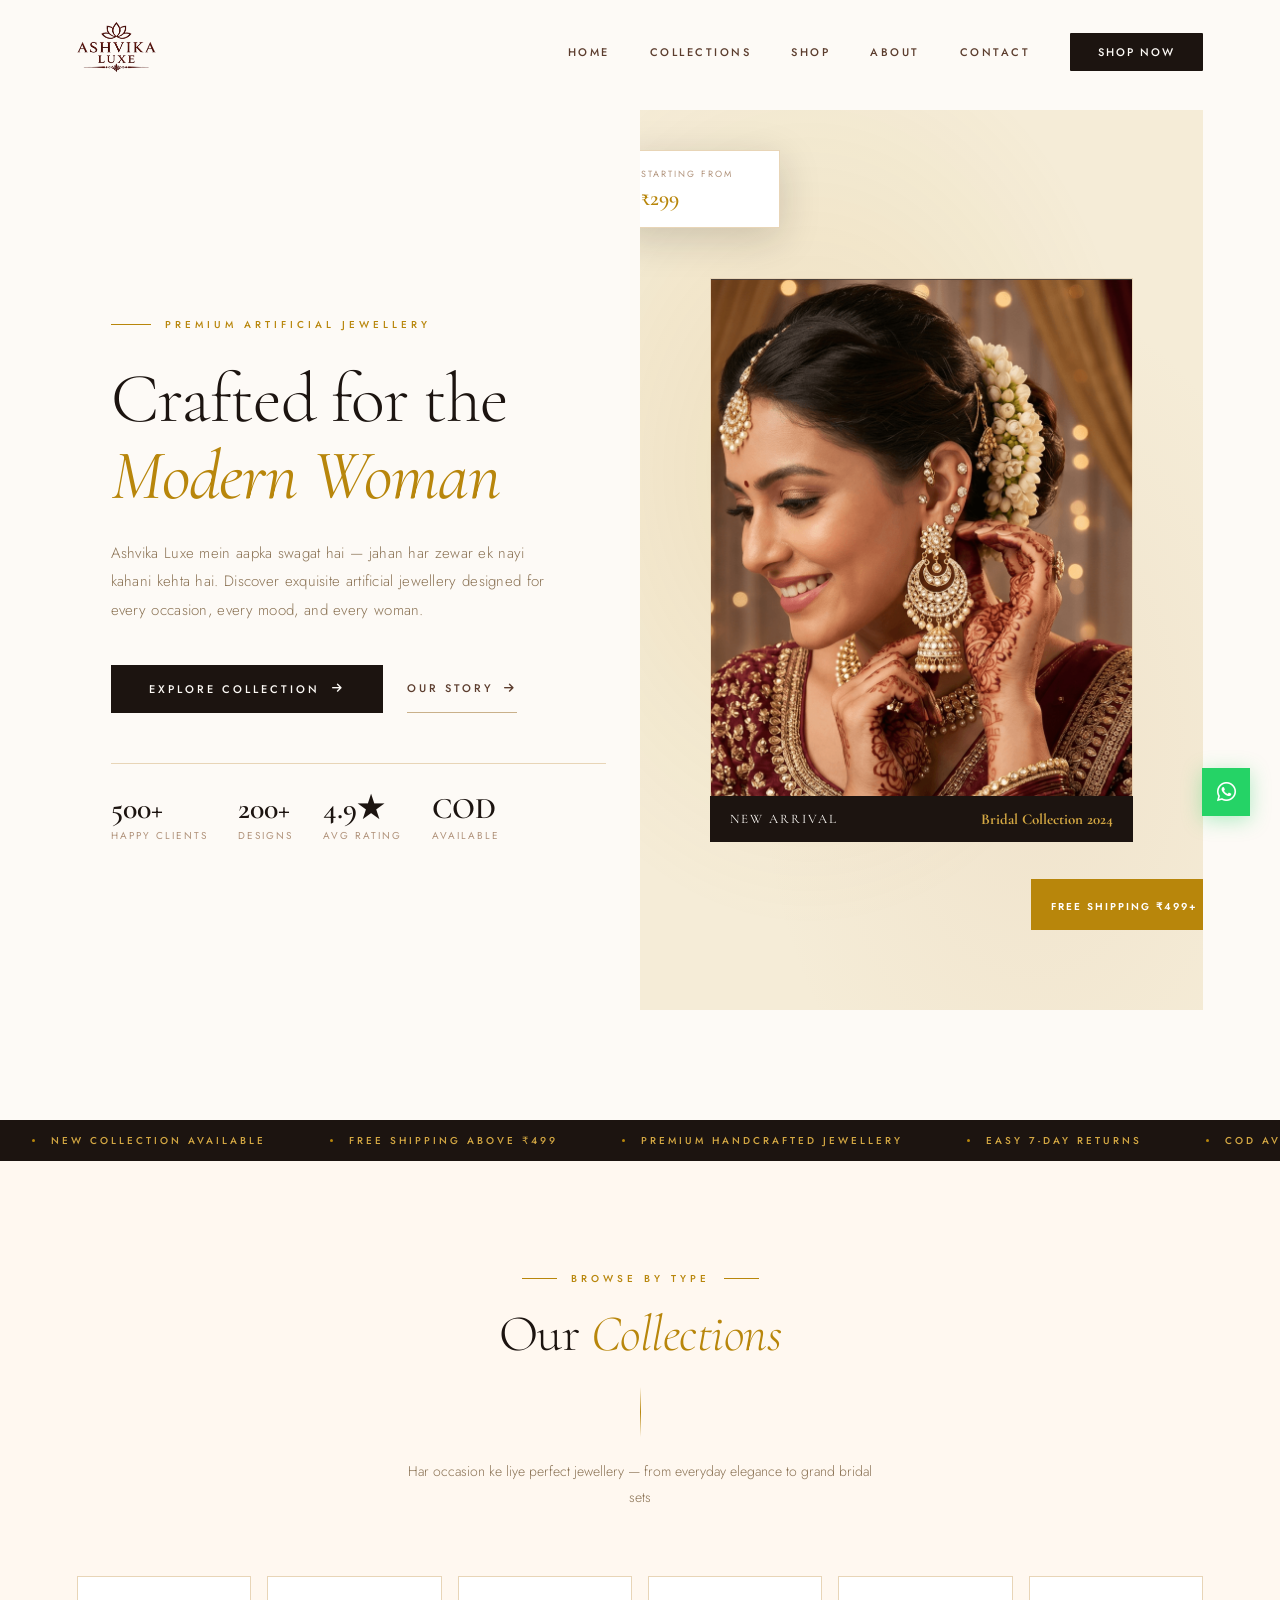
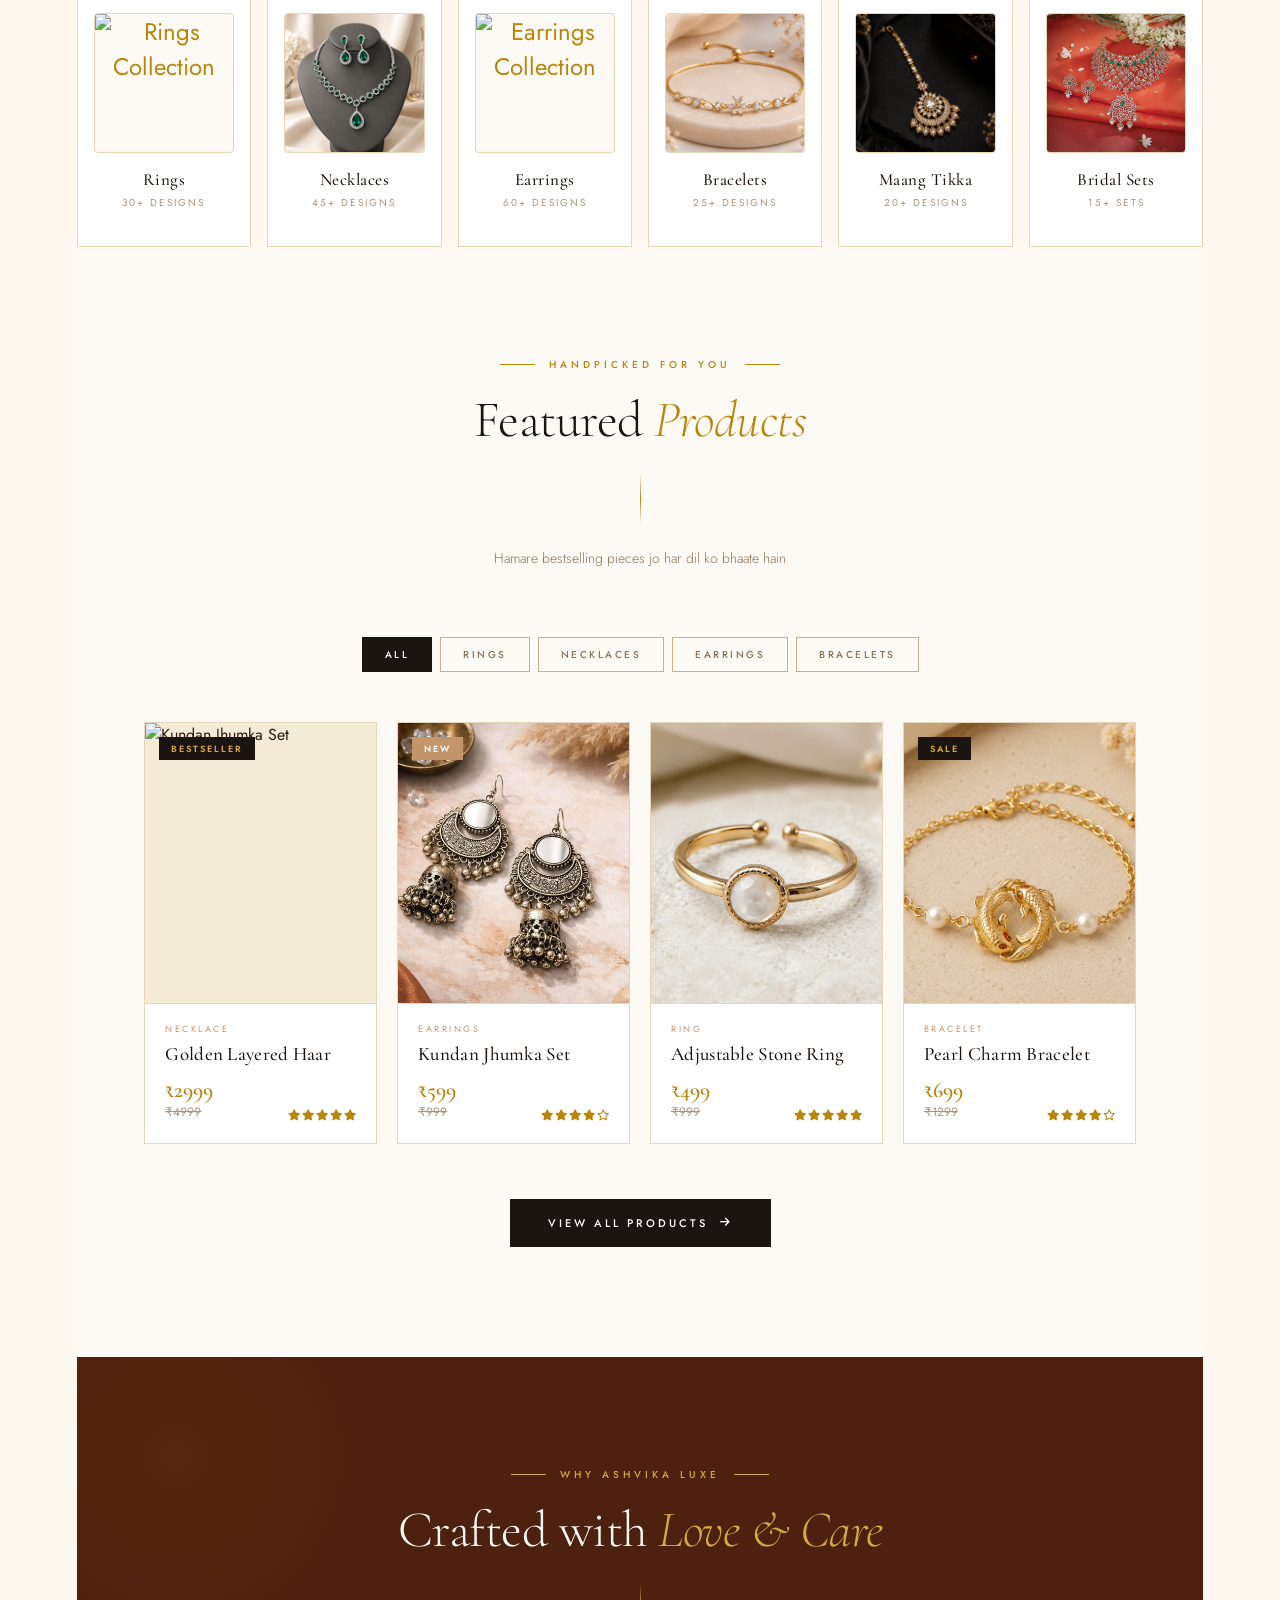
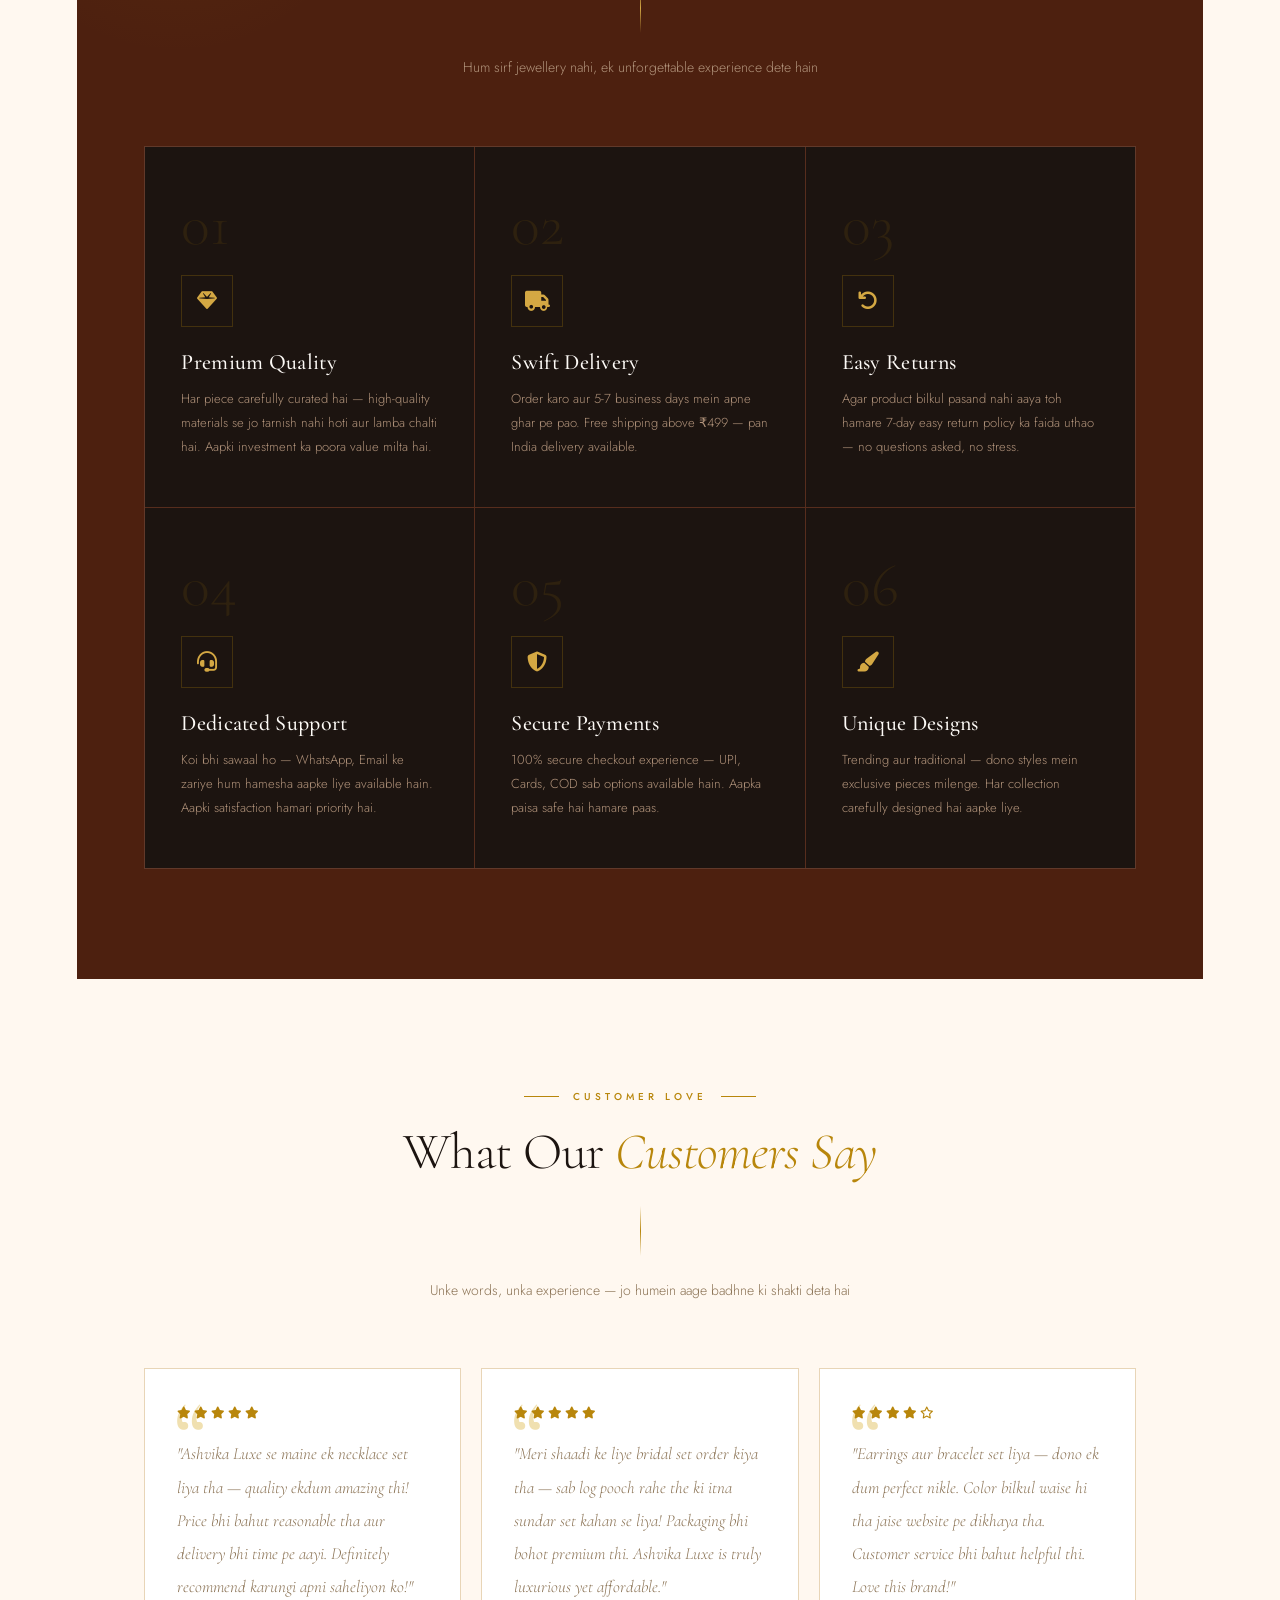
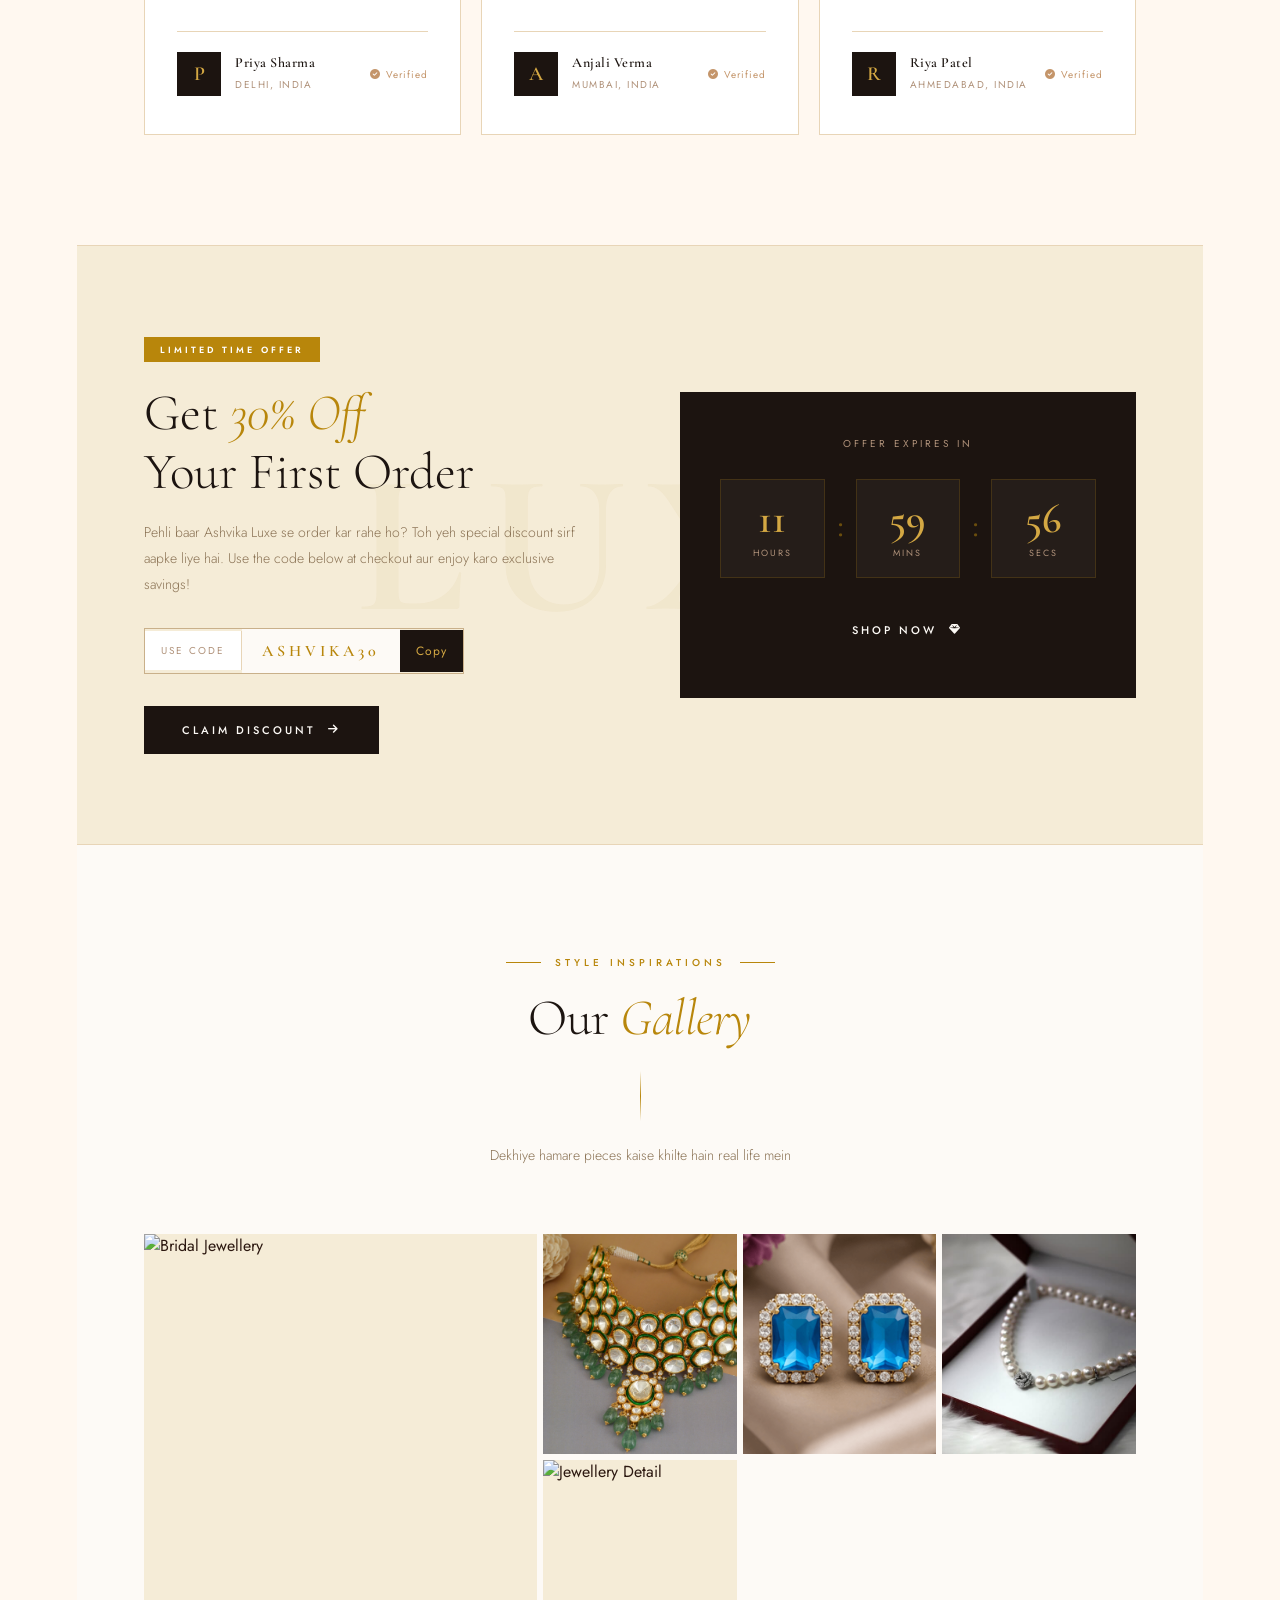
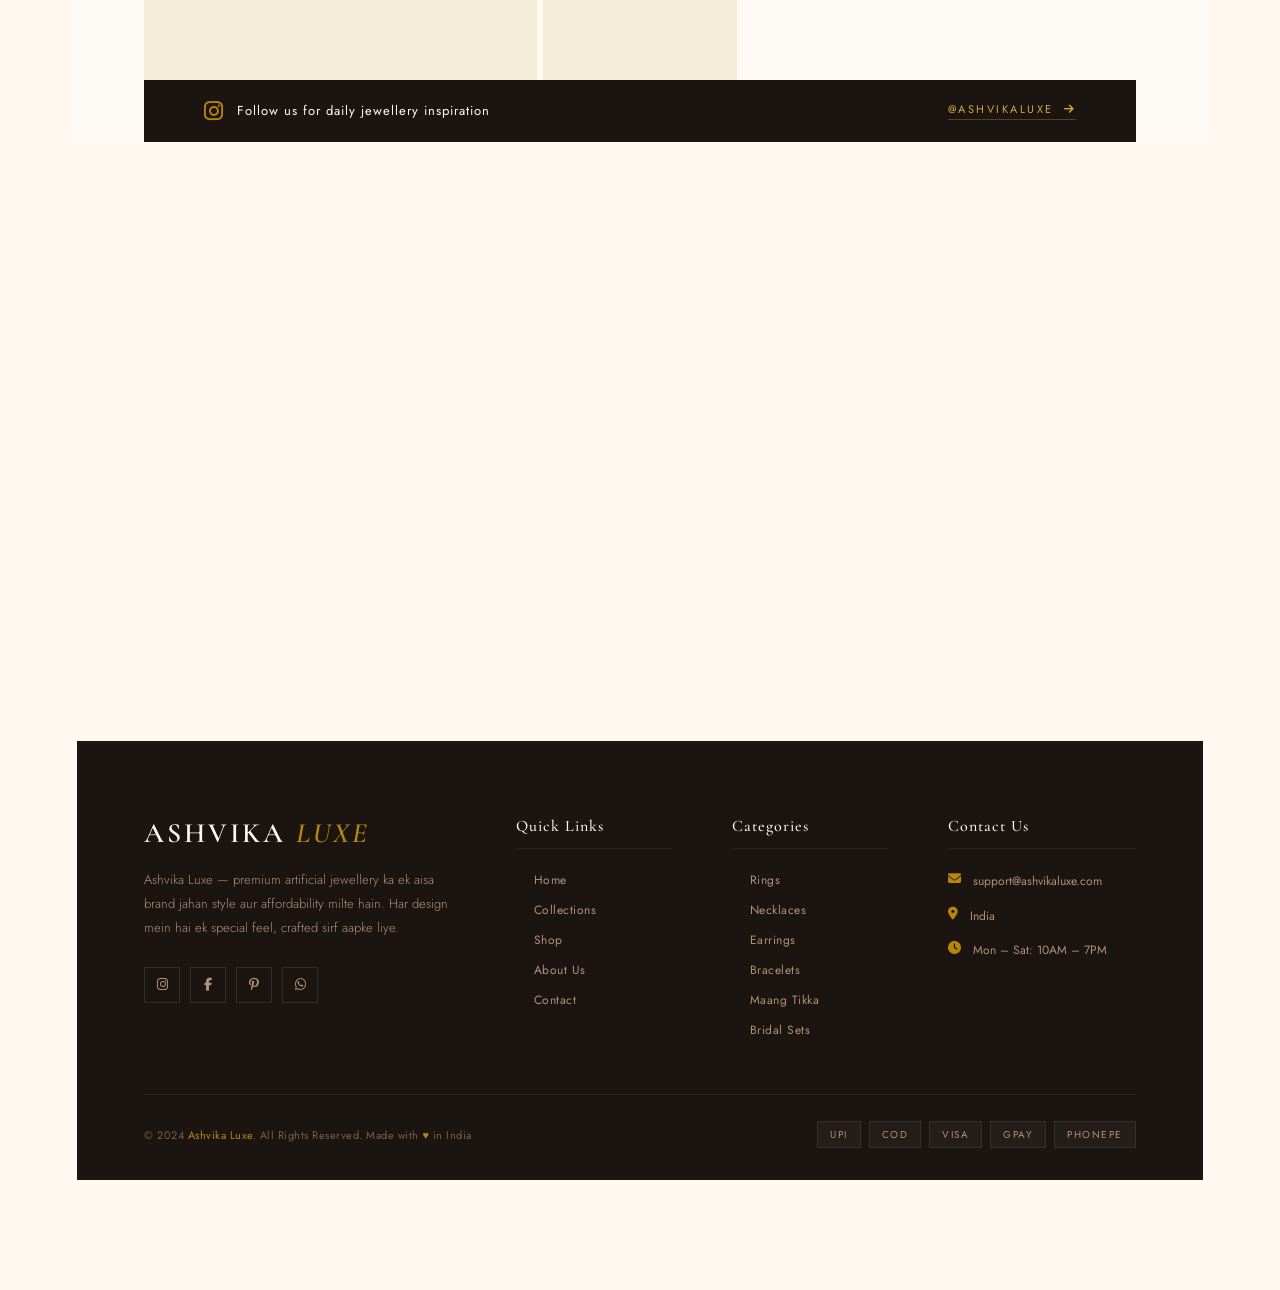
==== commit 0562317e: "updated images" ====
--- a/index.html
+++ b/index.html
@@ -2508,7 +2508,6 @@
                 <span>Mon – Sat: 10AM – 7PM</span>
             </div>
         </div>
-
     </div>
 
     <div class="footer-bottom">
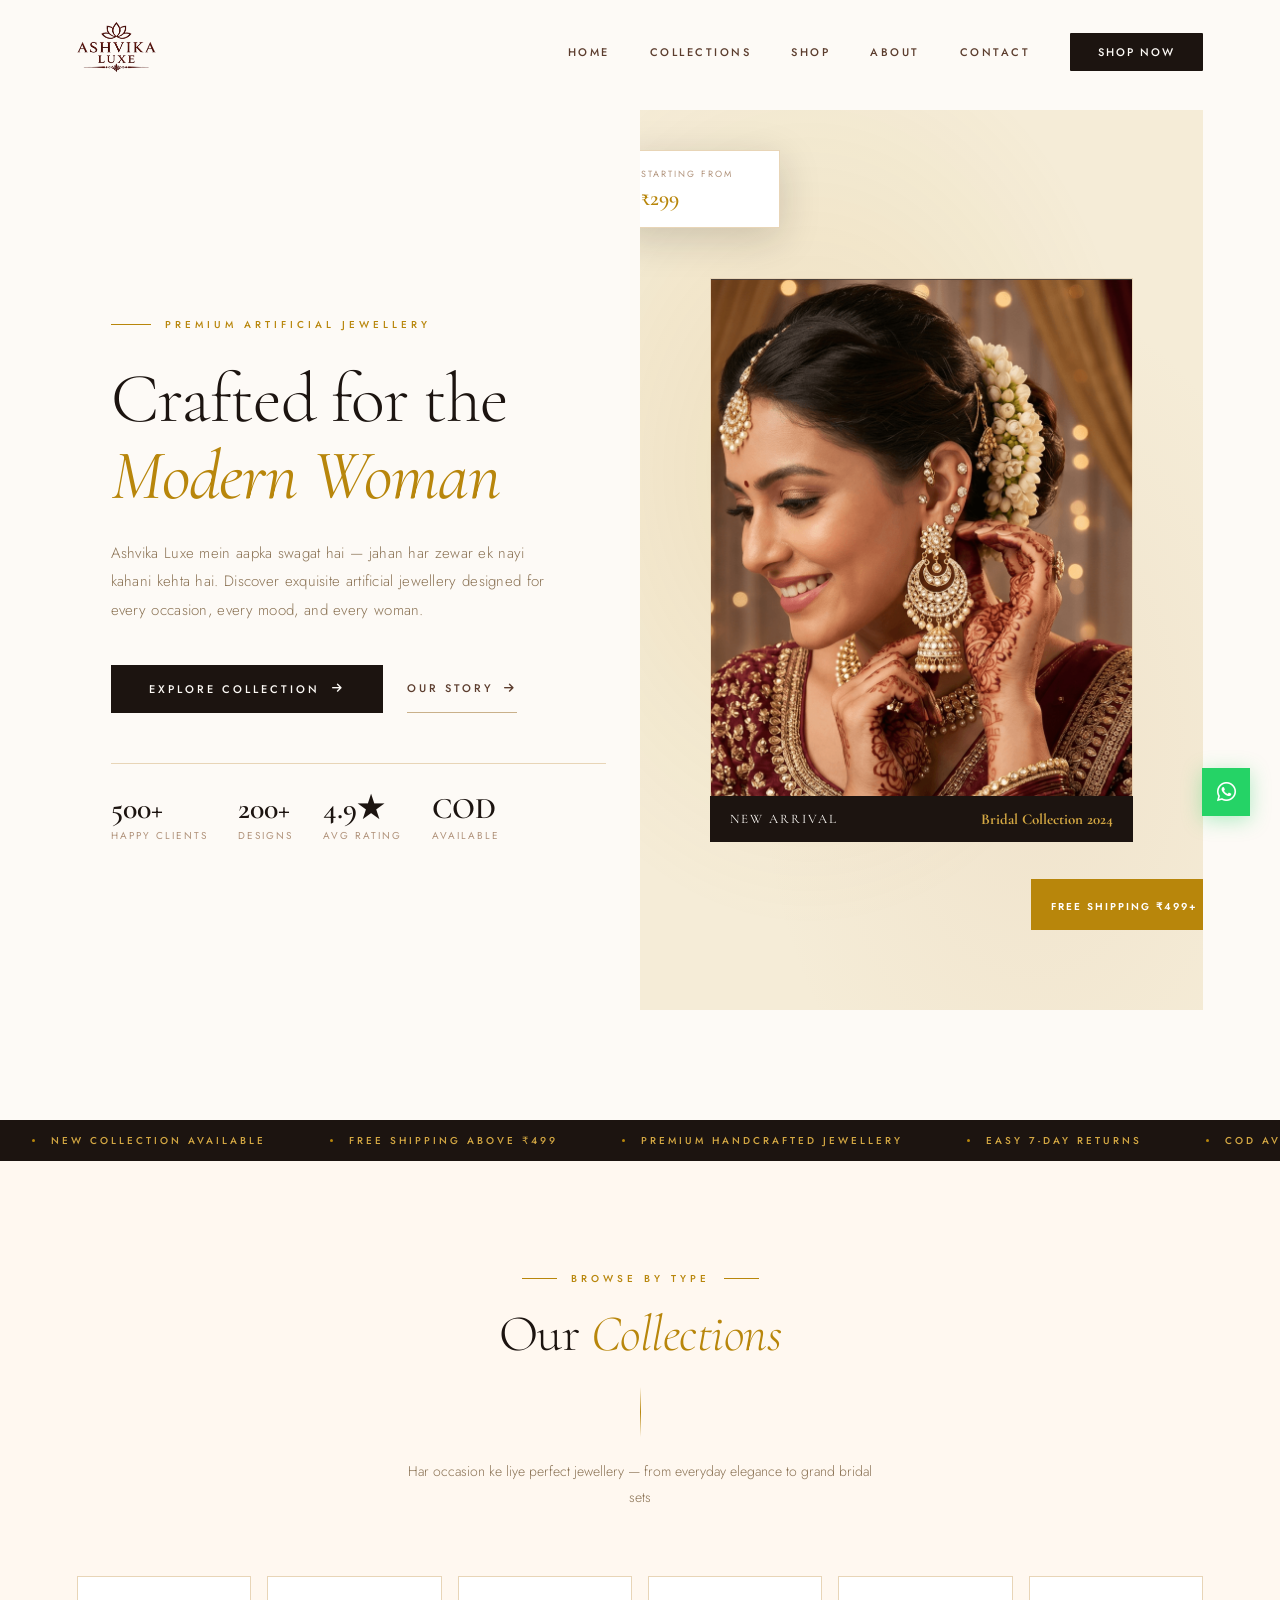
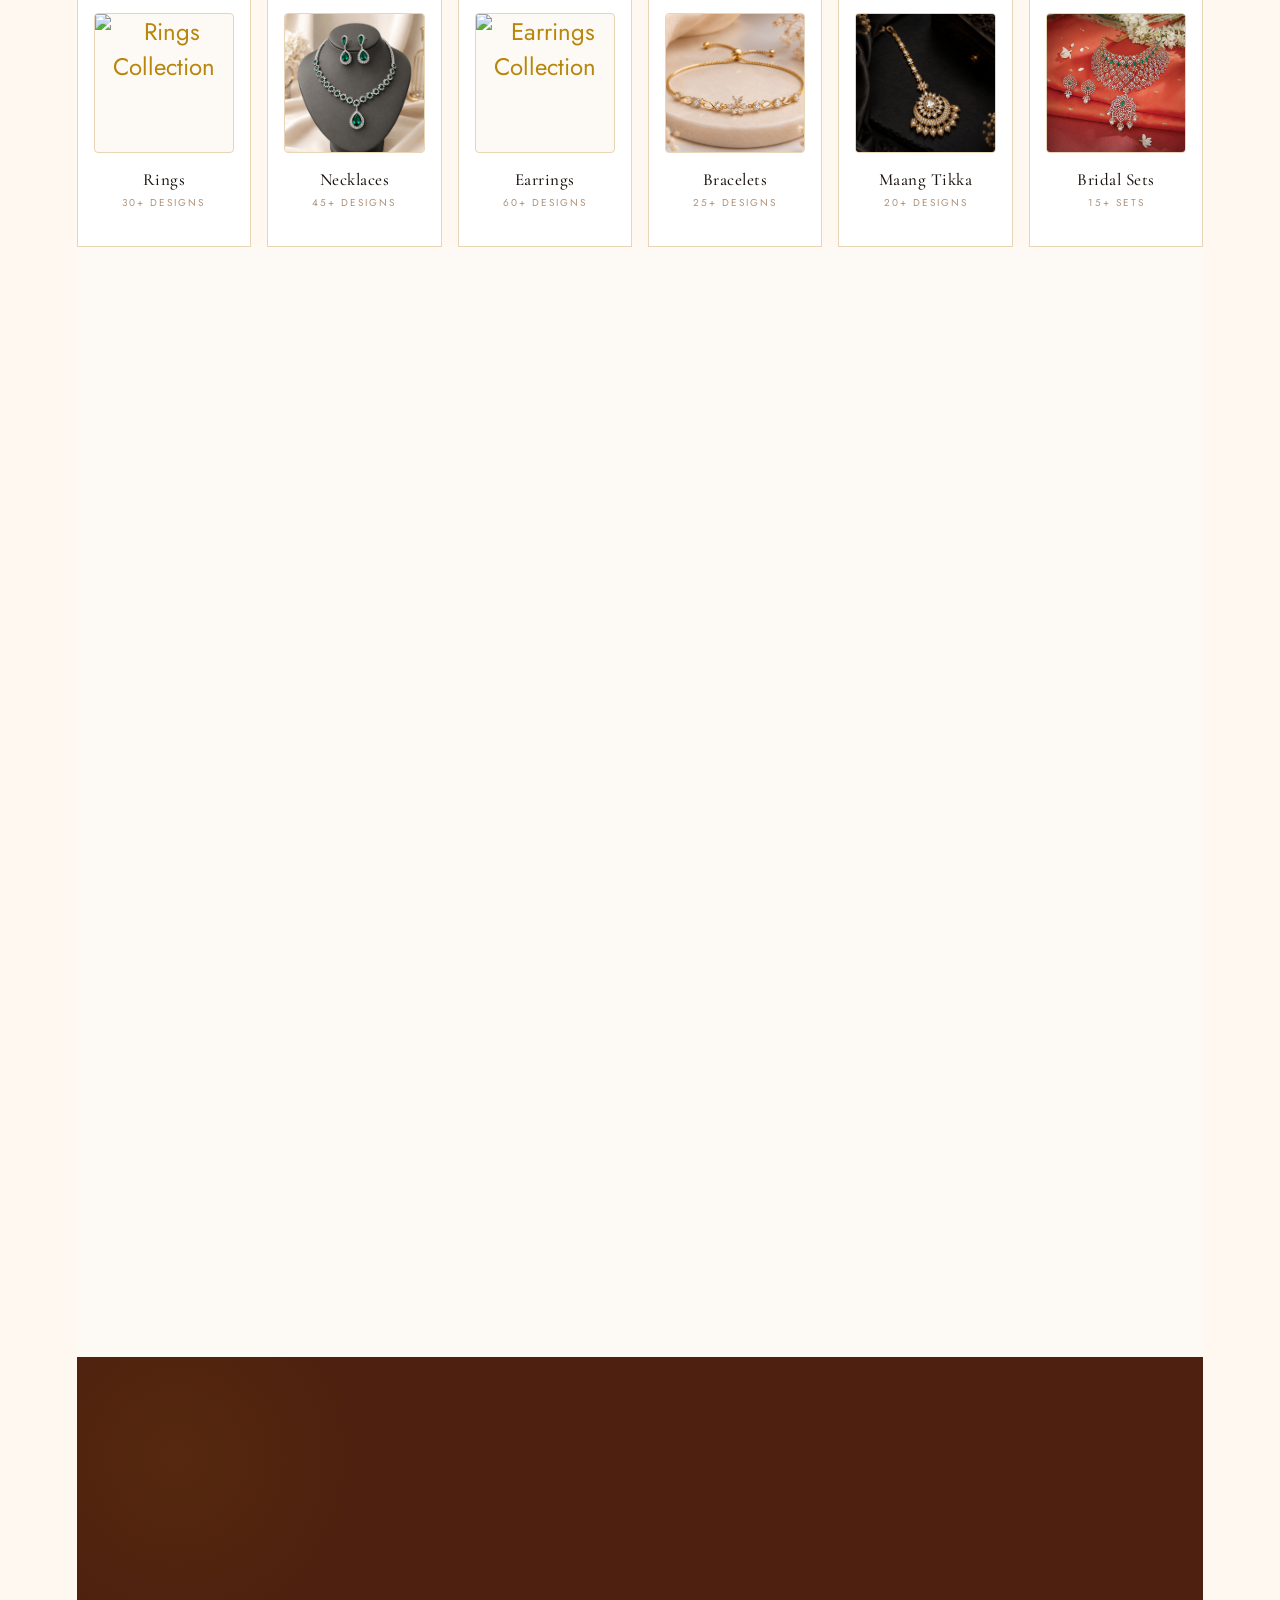
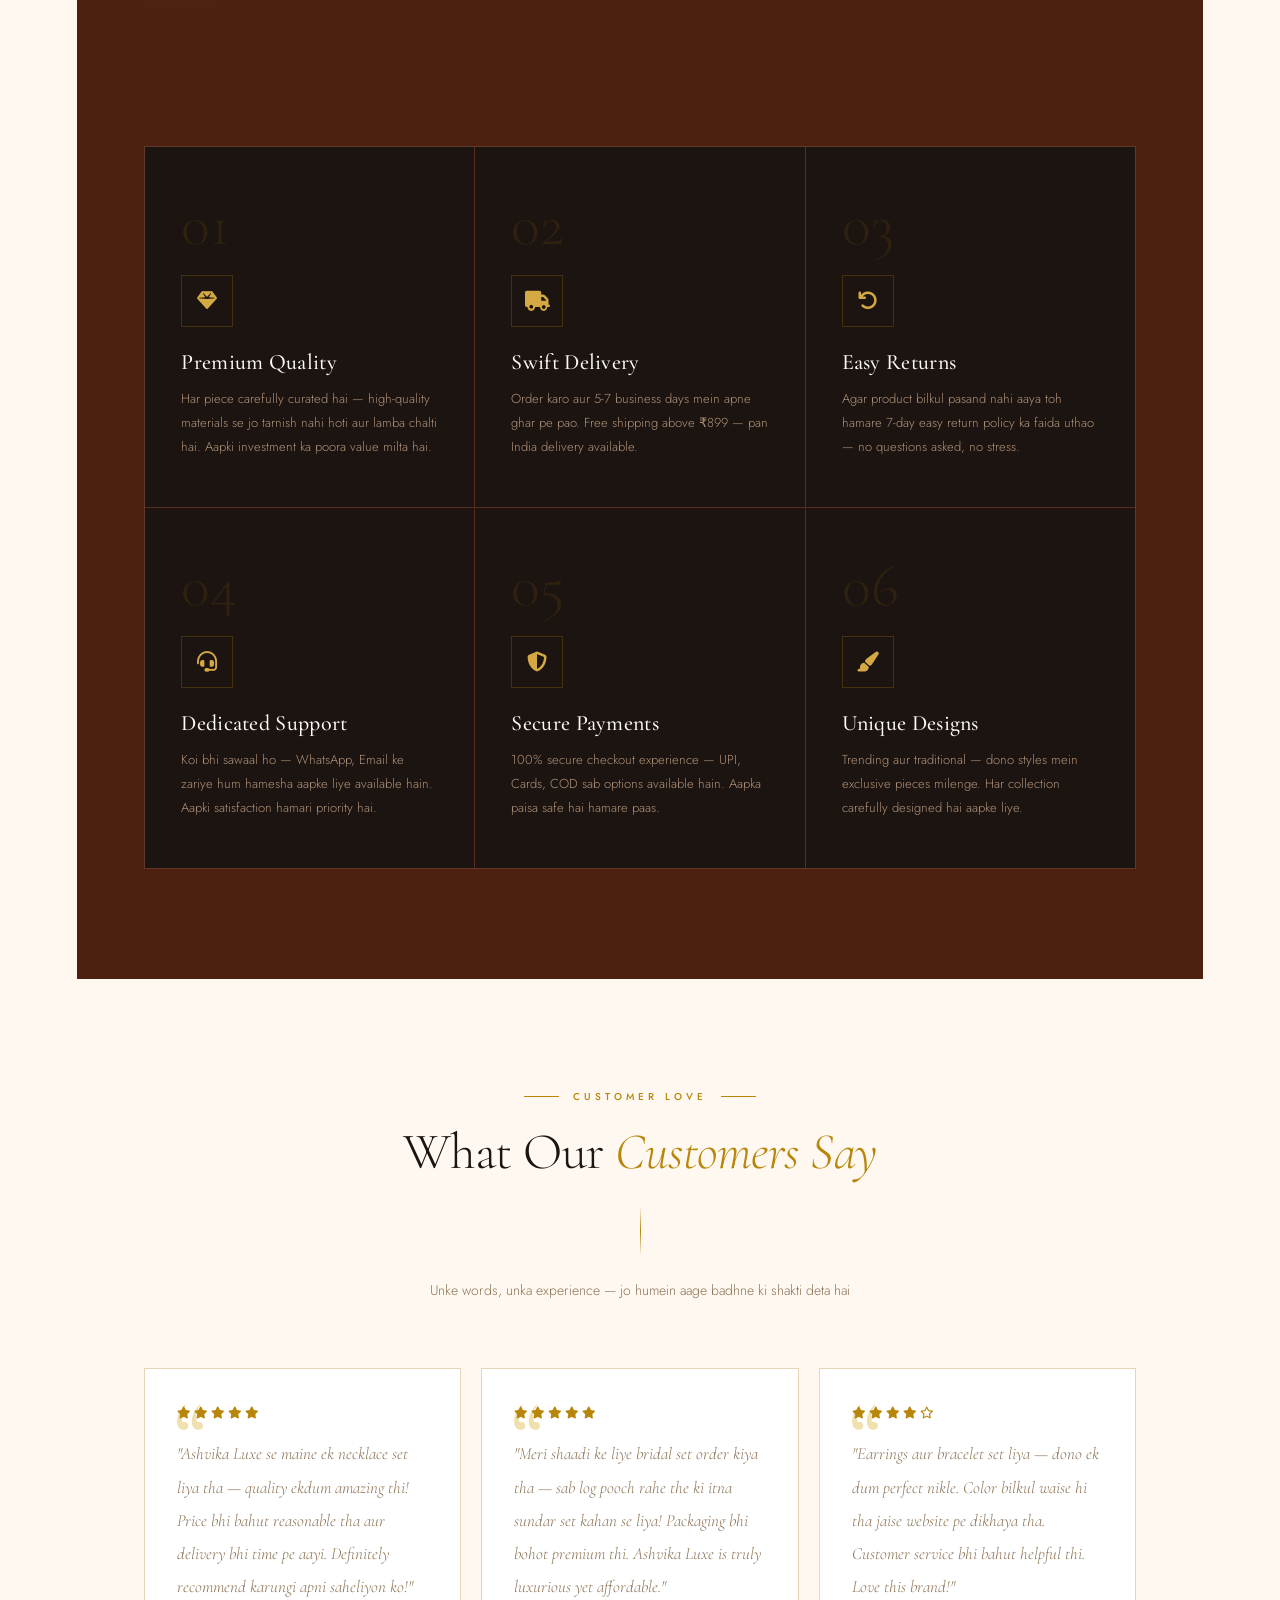
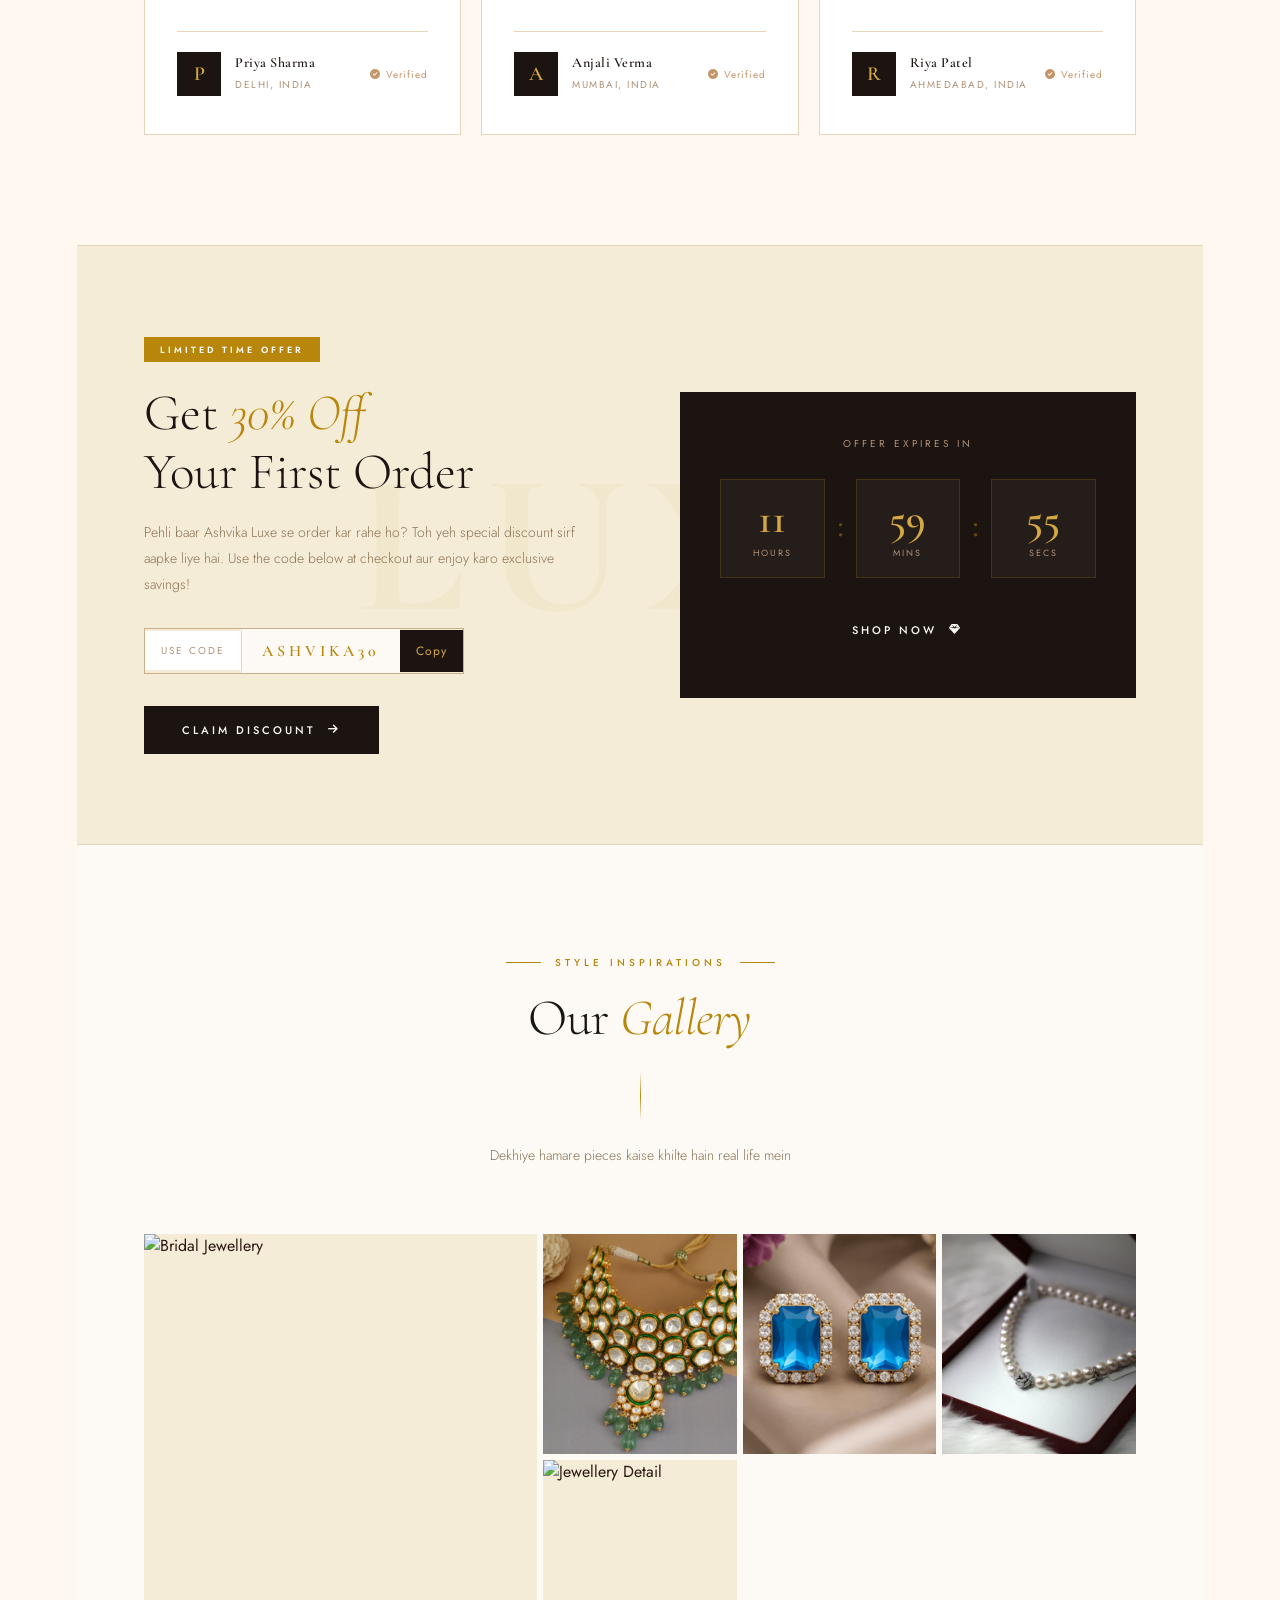
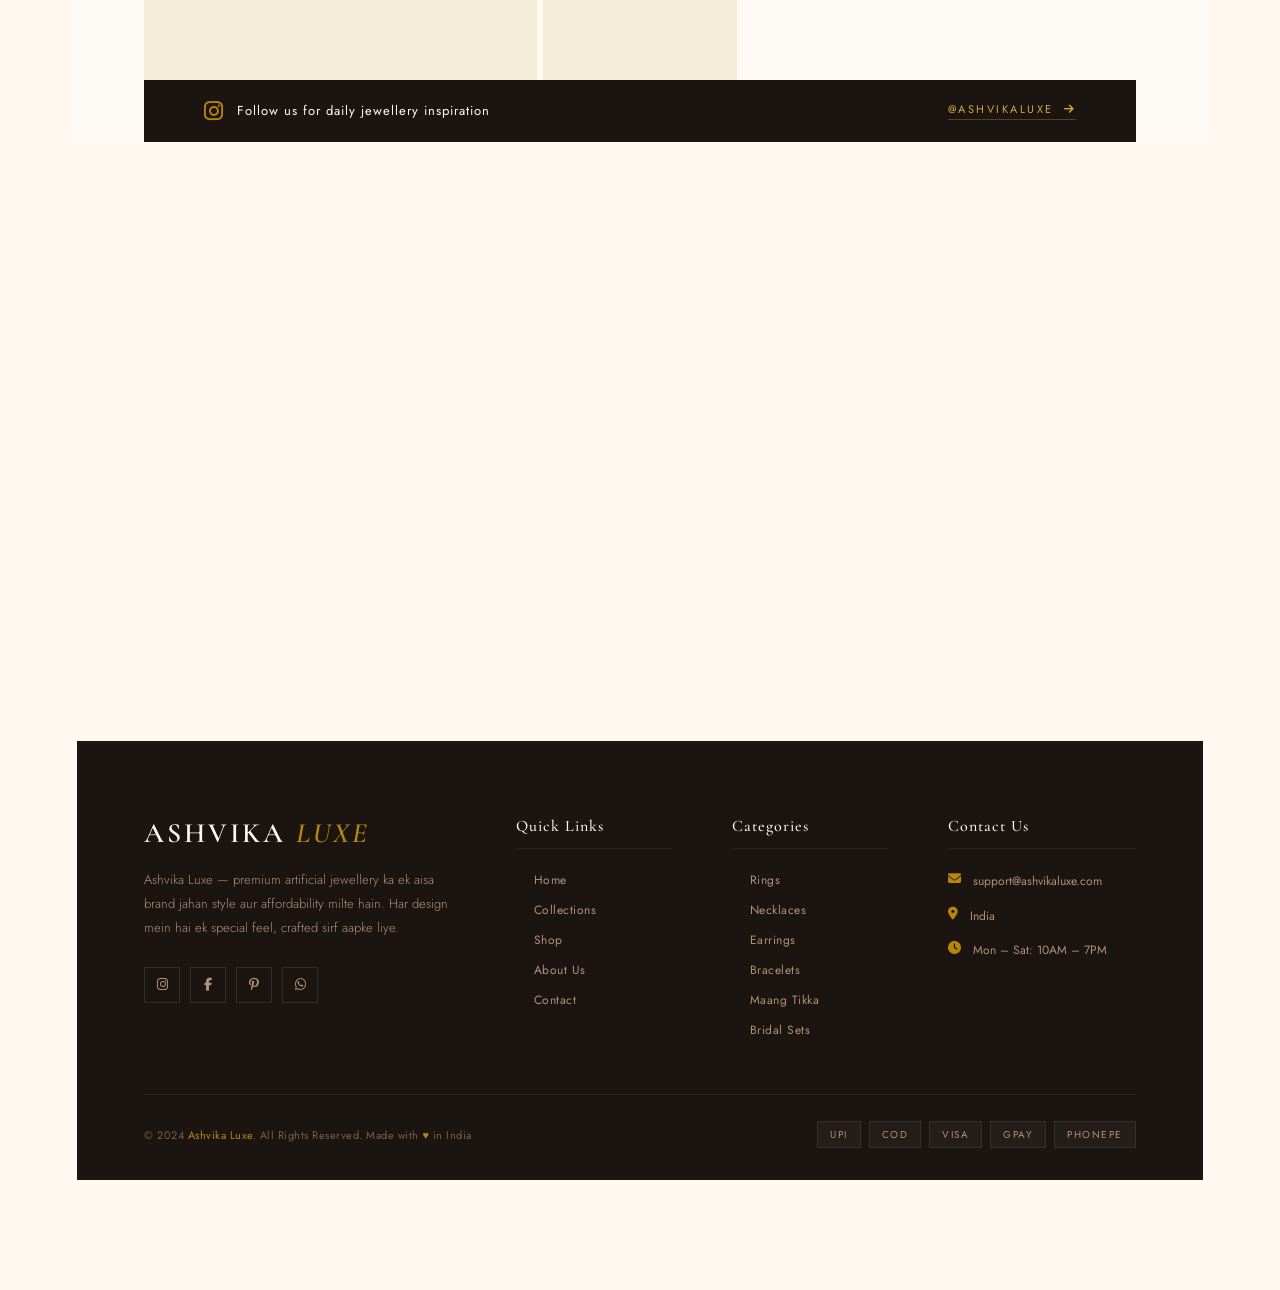
==== commit f8b70511: "Updated delivery amount" ====
--- a/index.html
+++ b/index.html
@@ -2149,7 +2149,7 @@
             <div class="feat-num">02</div>
             <div class="feat-icon"><i class="fas fa-truck"></i></div>
             <h3>Swift Delivery</h3>
-            <p>Order karo aur 5-7 business days mein apne ghar pe pao. Free shipping above ₹499 — pan India delivery available.</p>
+            <p>Order karo aur 5-7 business days mein apne ghar pe pao. Free shipping above ₹899 — pan India delivery available.</p>
         </div>
         <div class="feat-card">
             <div class="feat-num">03</div>
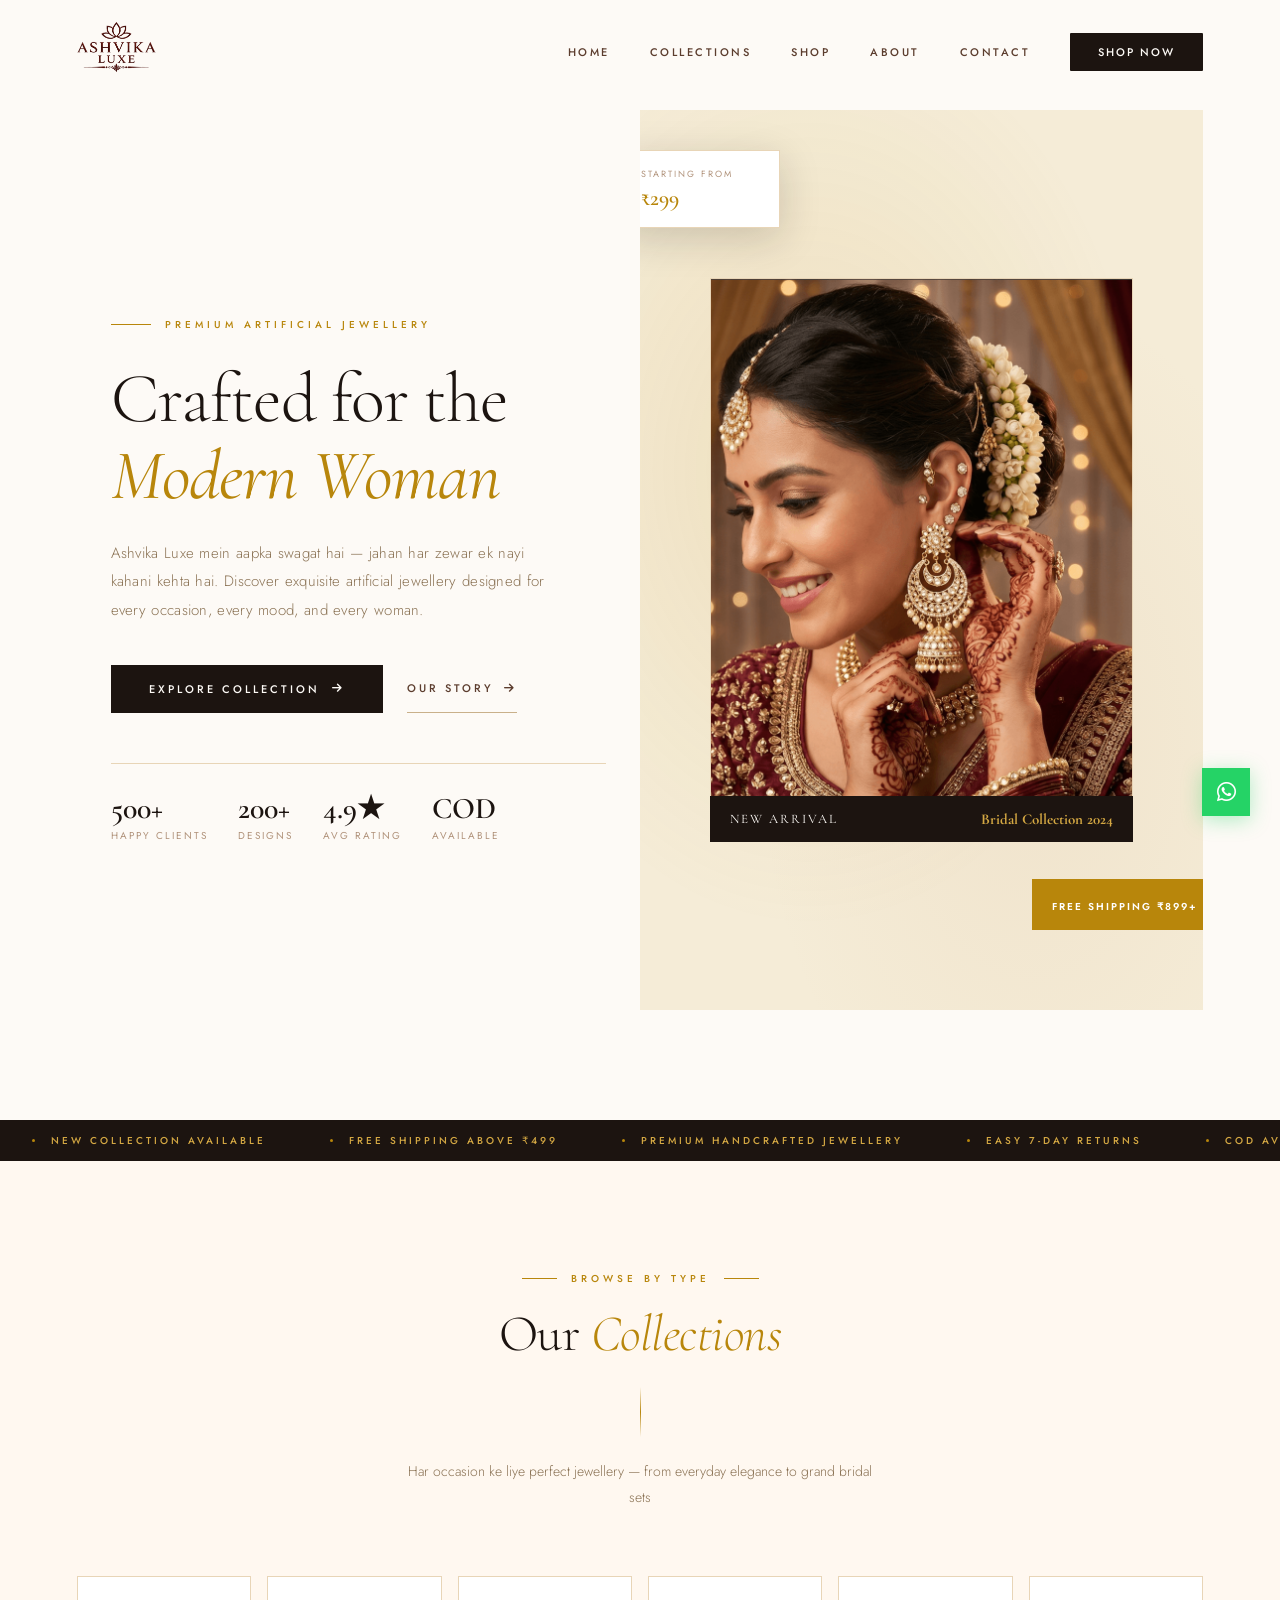
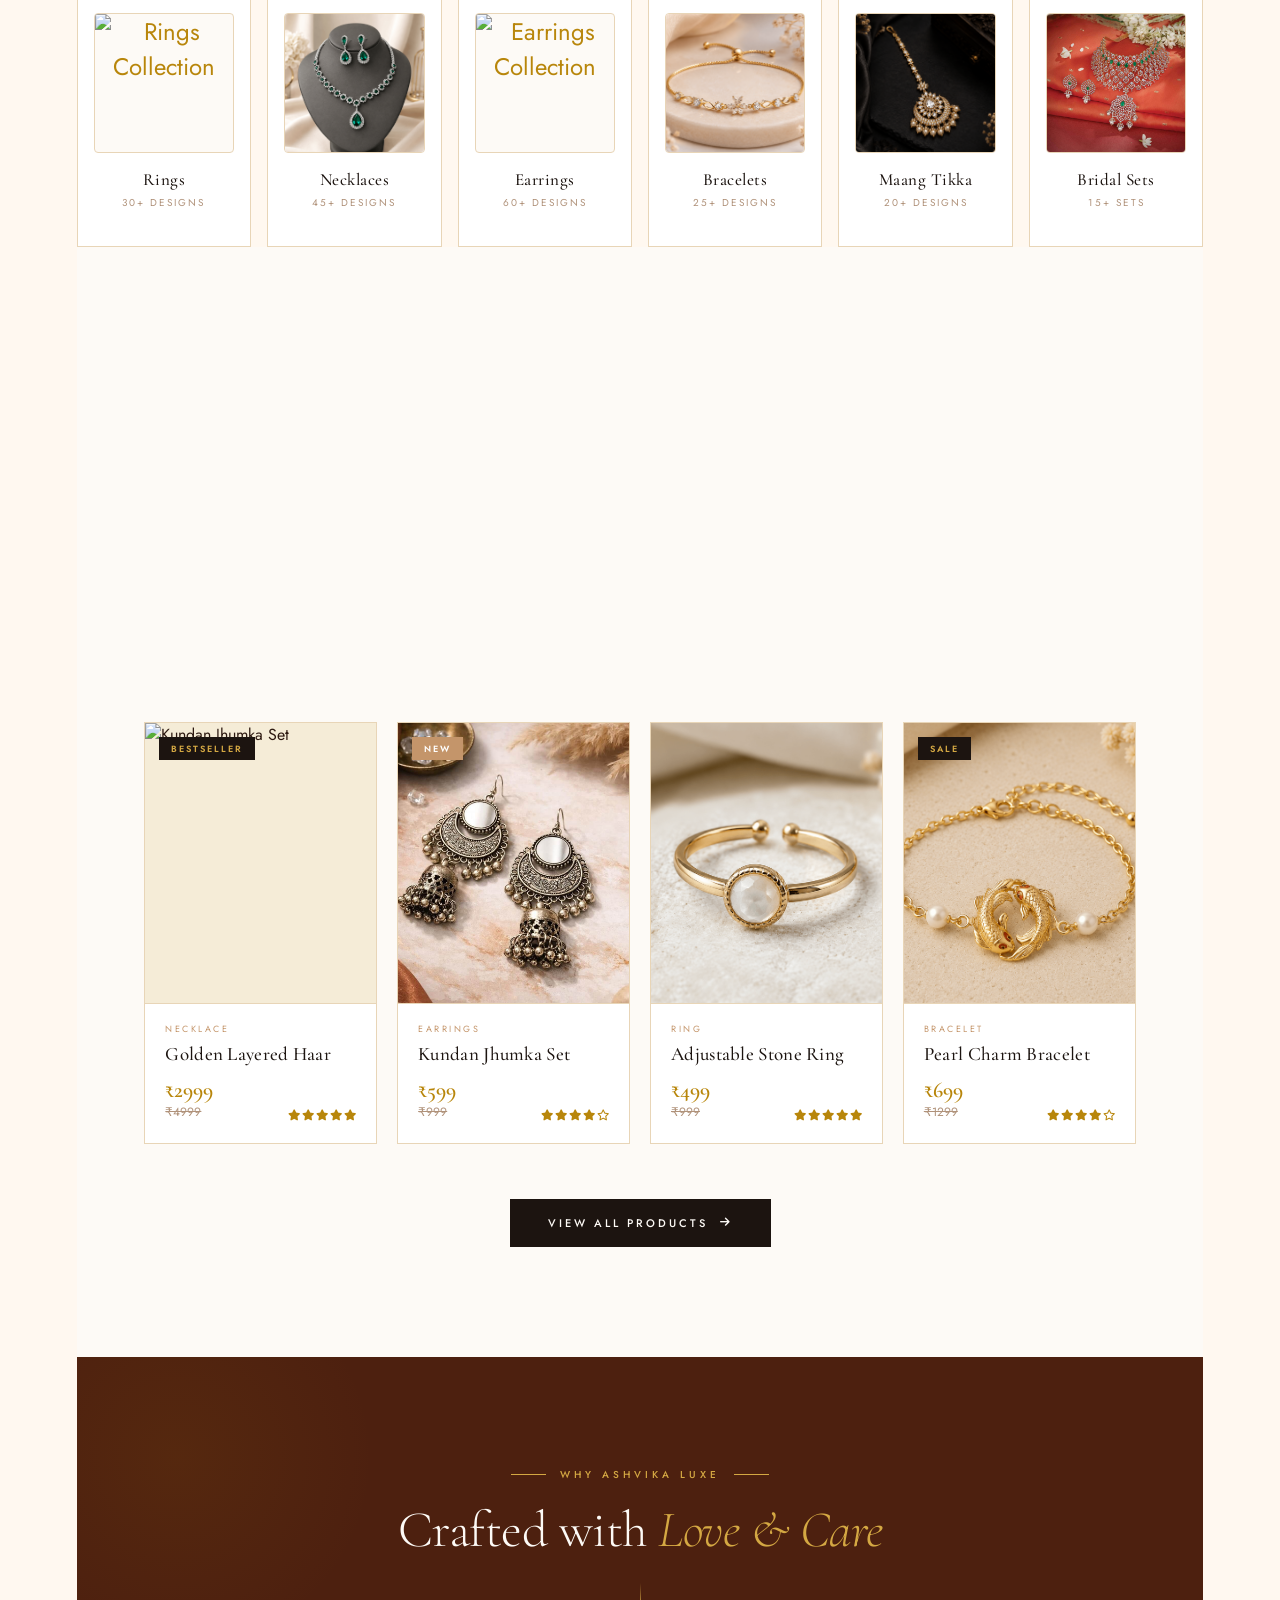
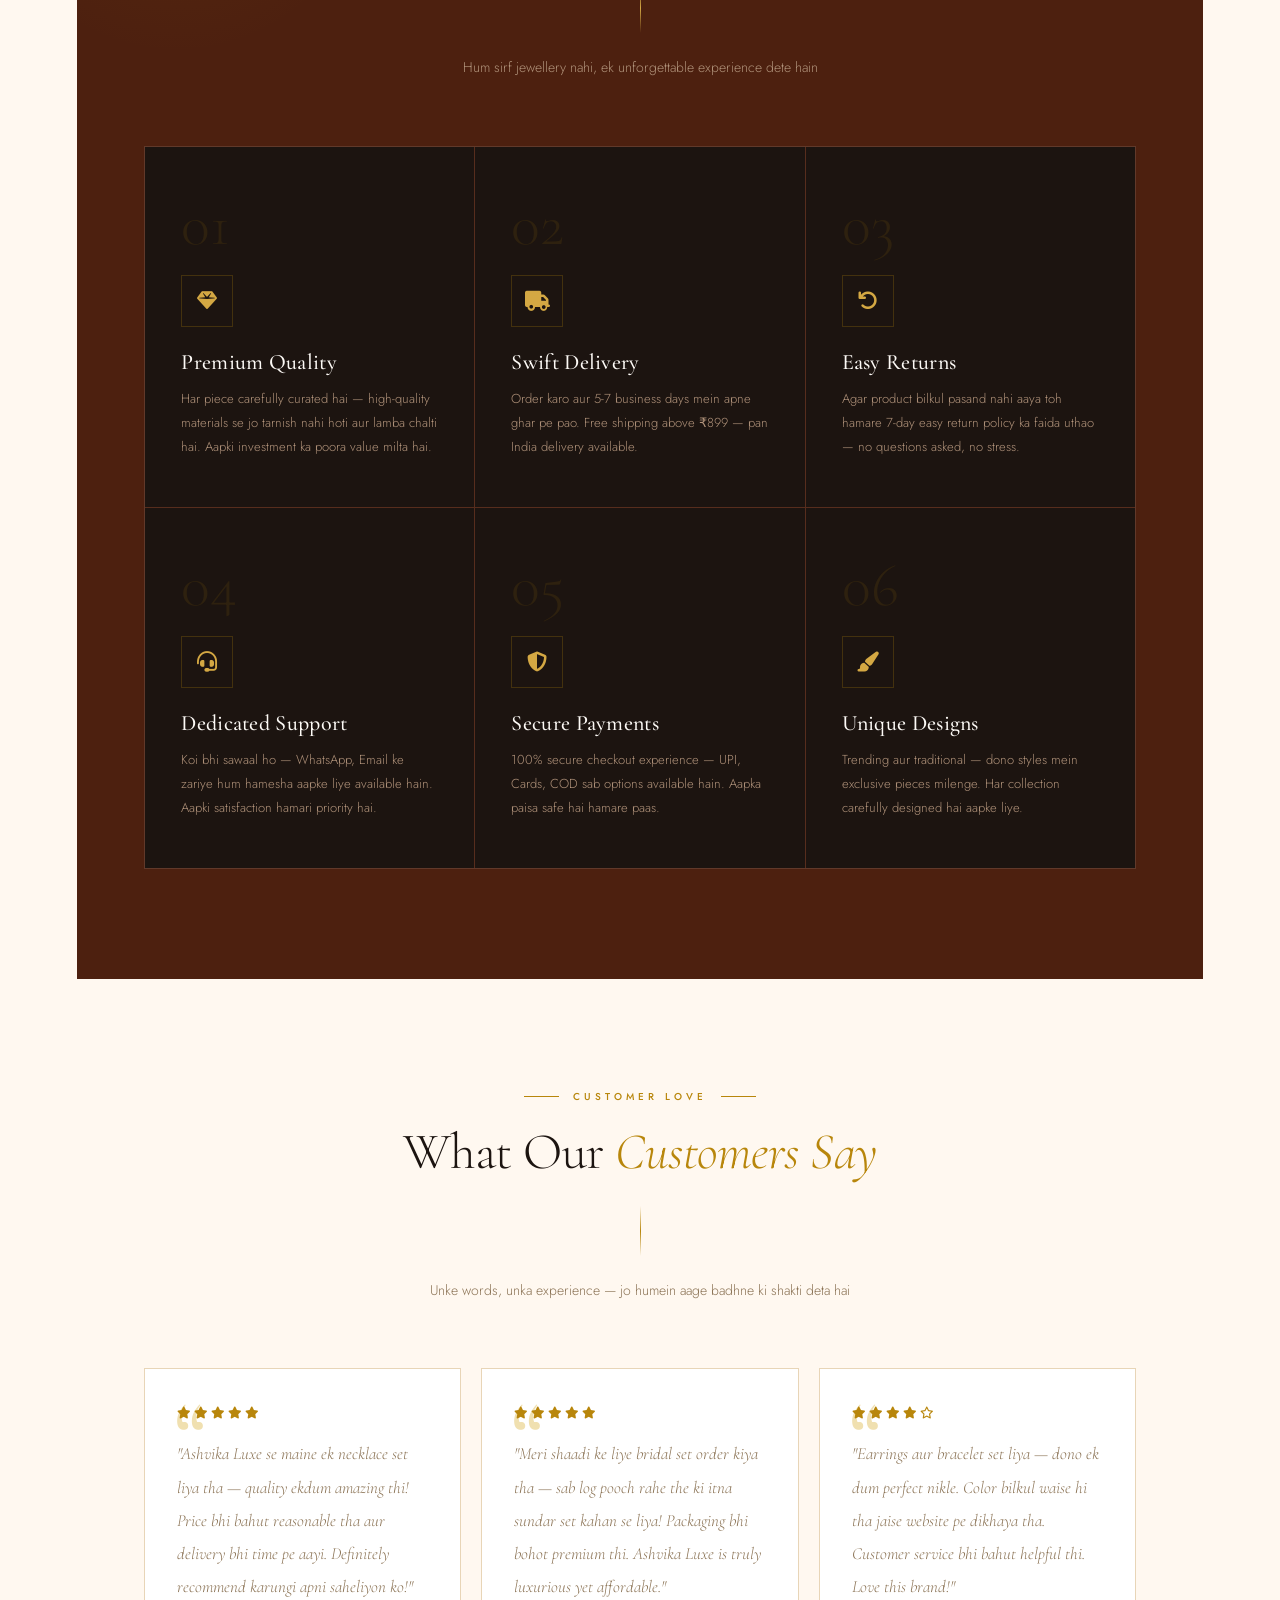
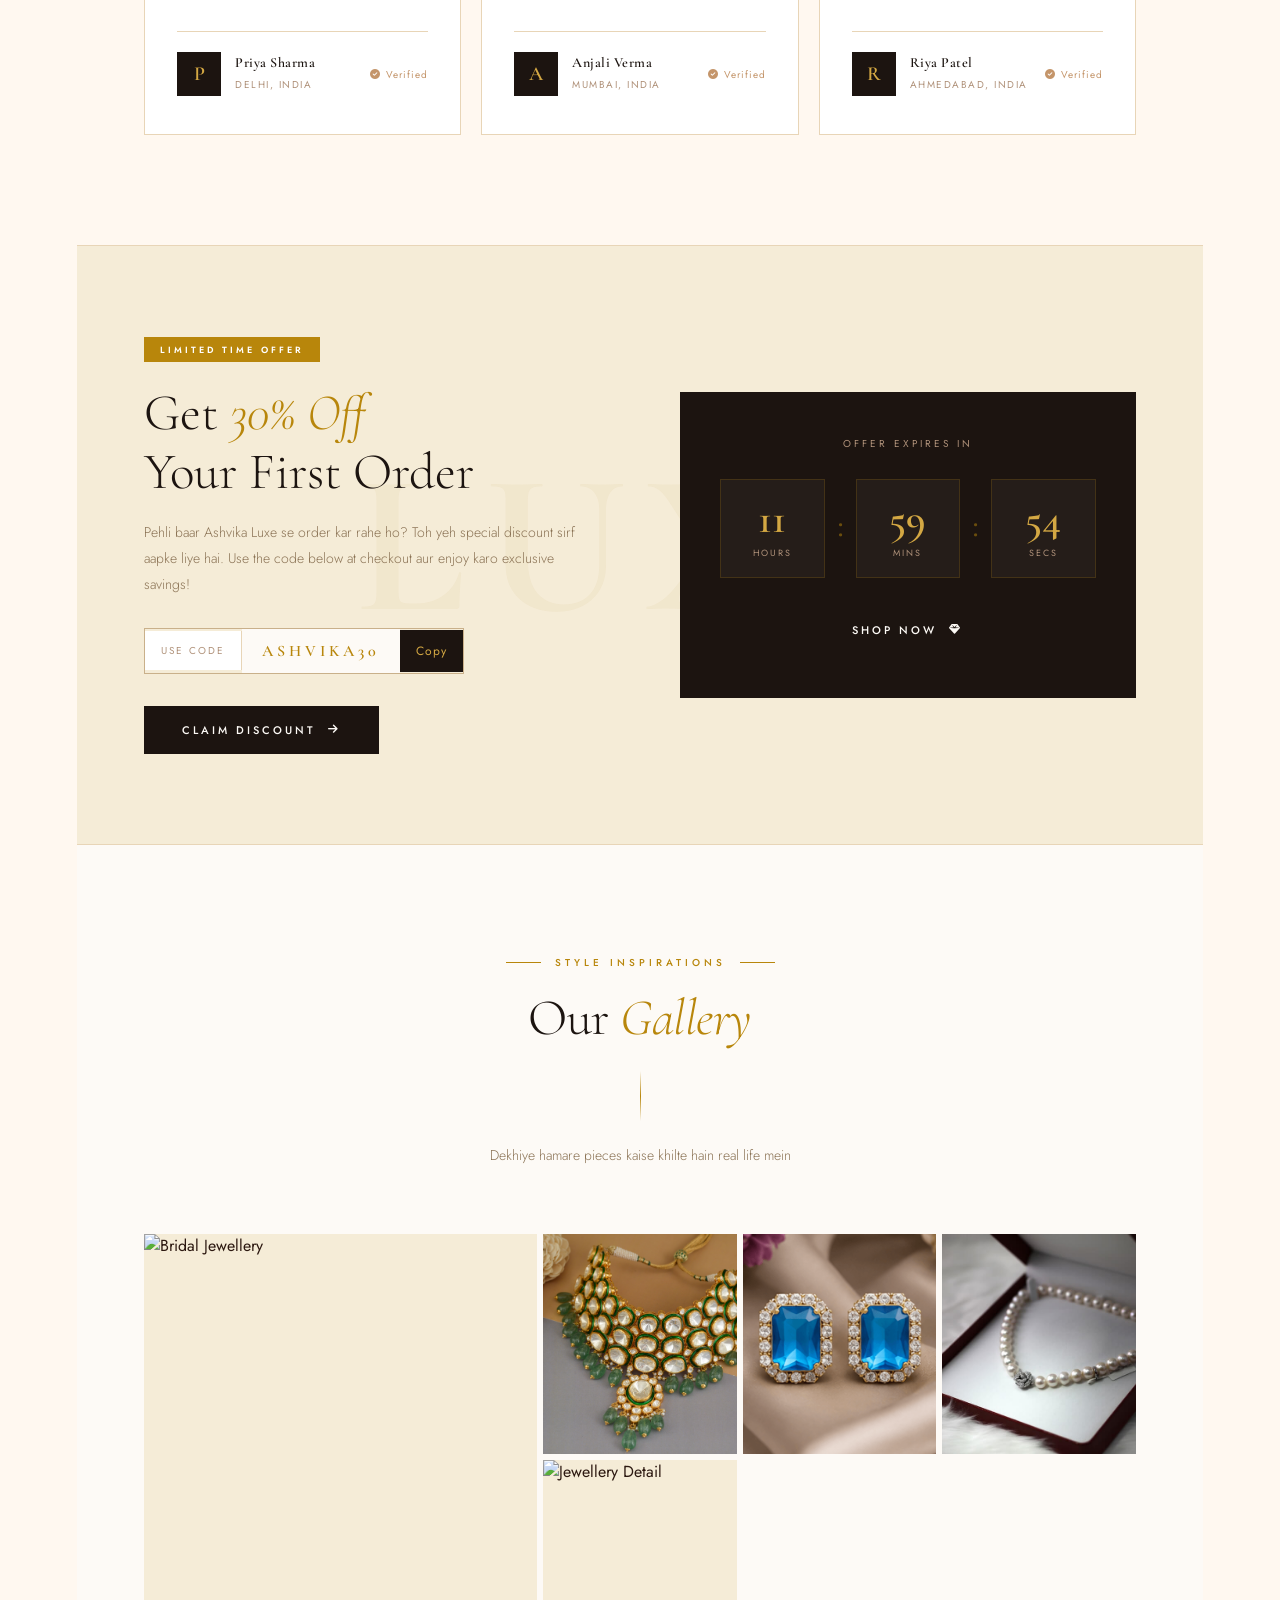
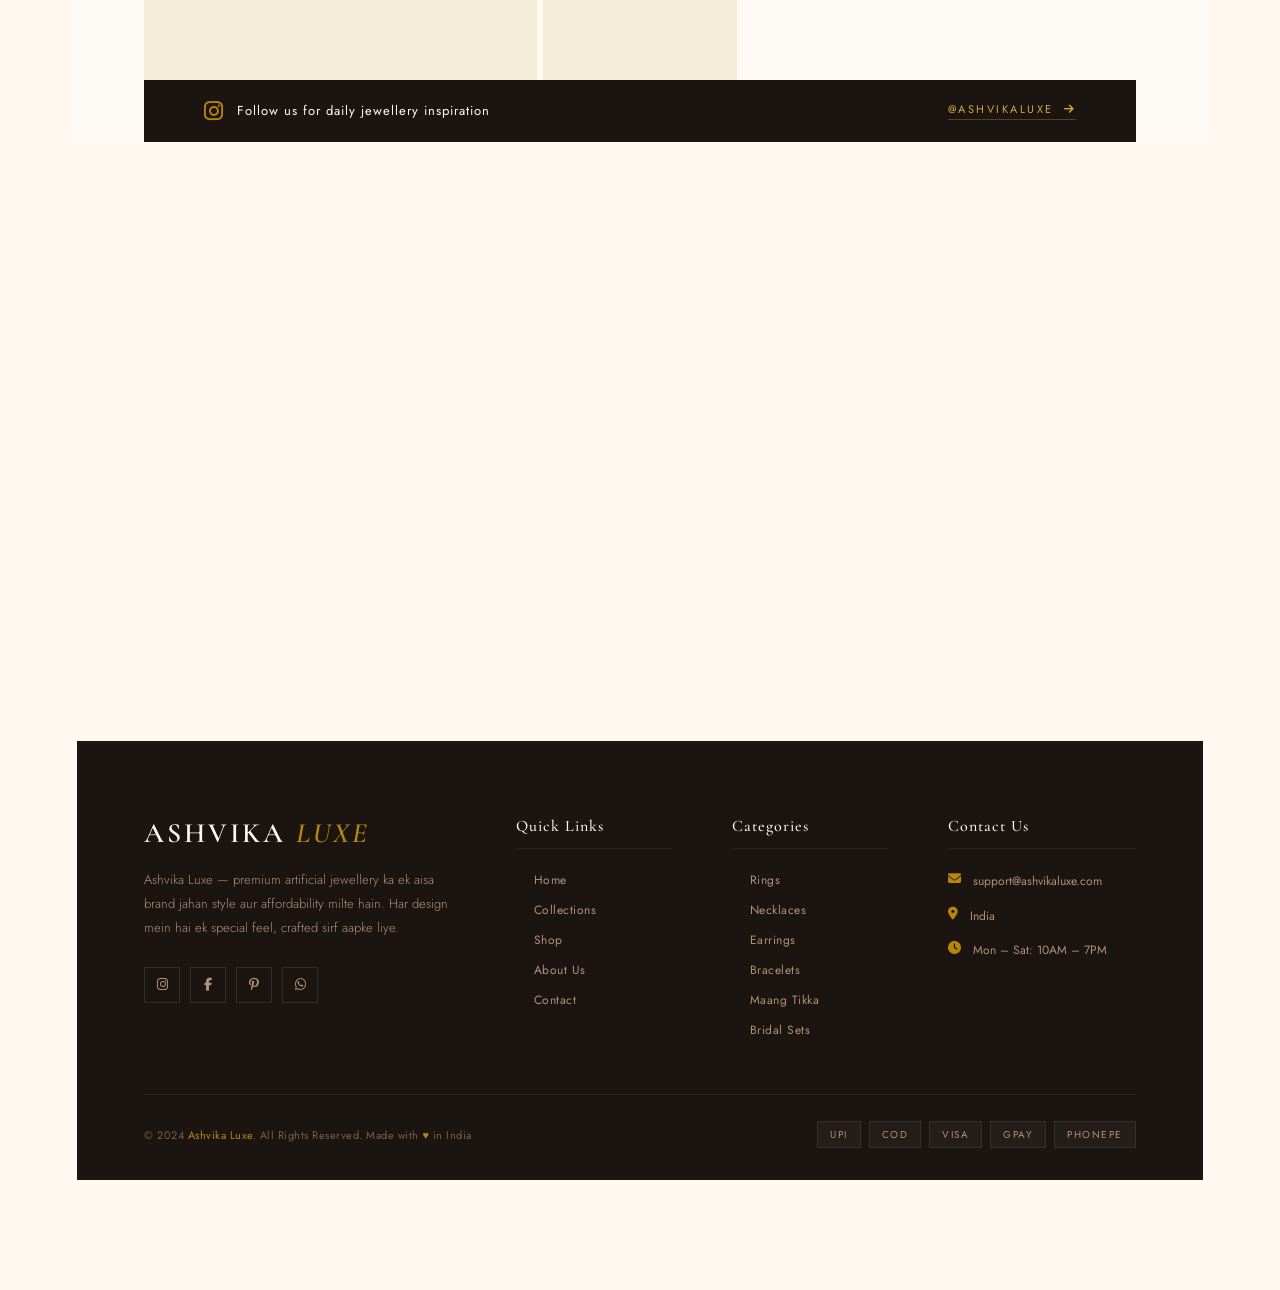
==== commit 6ac19d4e: "Update index.html" ====
--- a/index.html
+++ b/index.html
@@ -1809,7 +1809,7 @@
         </div>
 
         <div class="hero-tag-float">
-            <span>Free Shipping ₹499+</span>
+            <span>Free Shipping ₹899+</span>
         </div>
     </div>
 </section>
@@ -2733,4 +2733,4 @@
 
 </script>
 </body>
-</html>+</html>
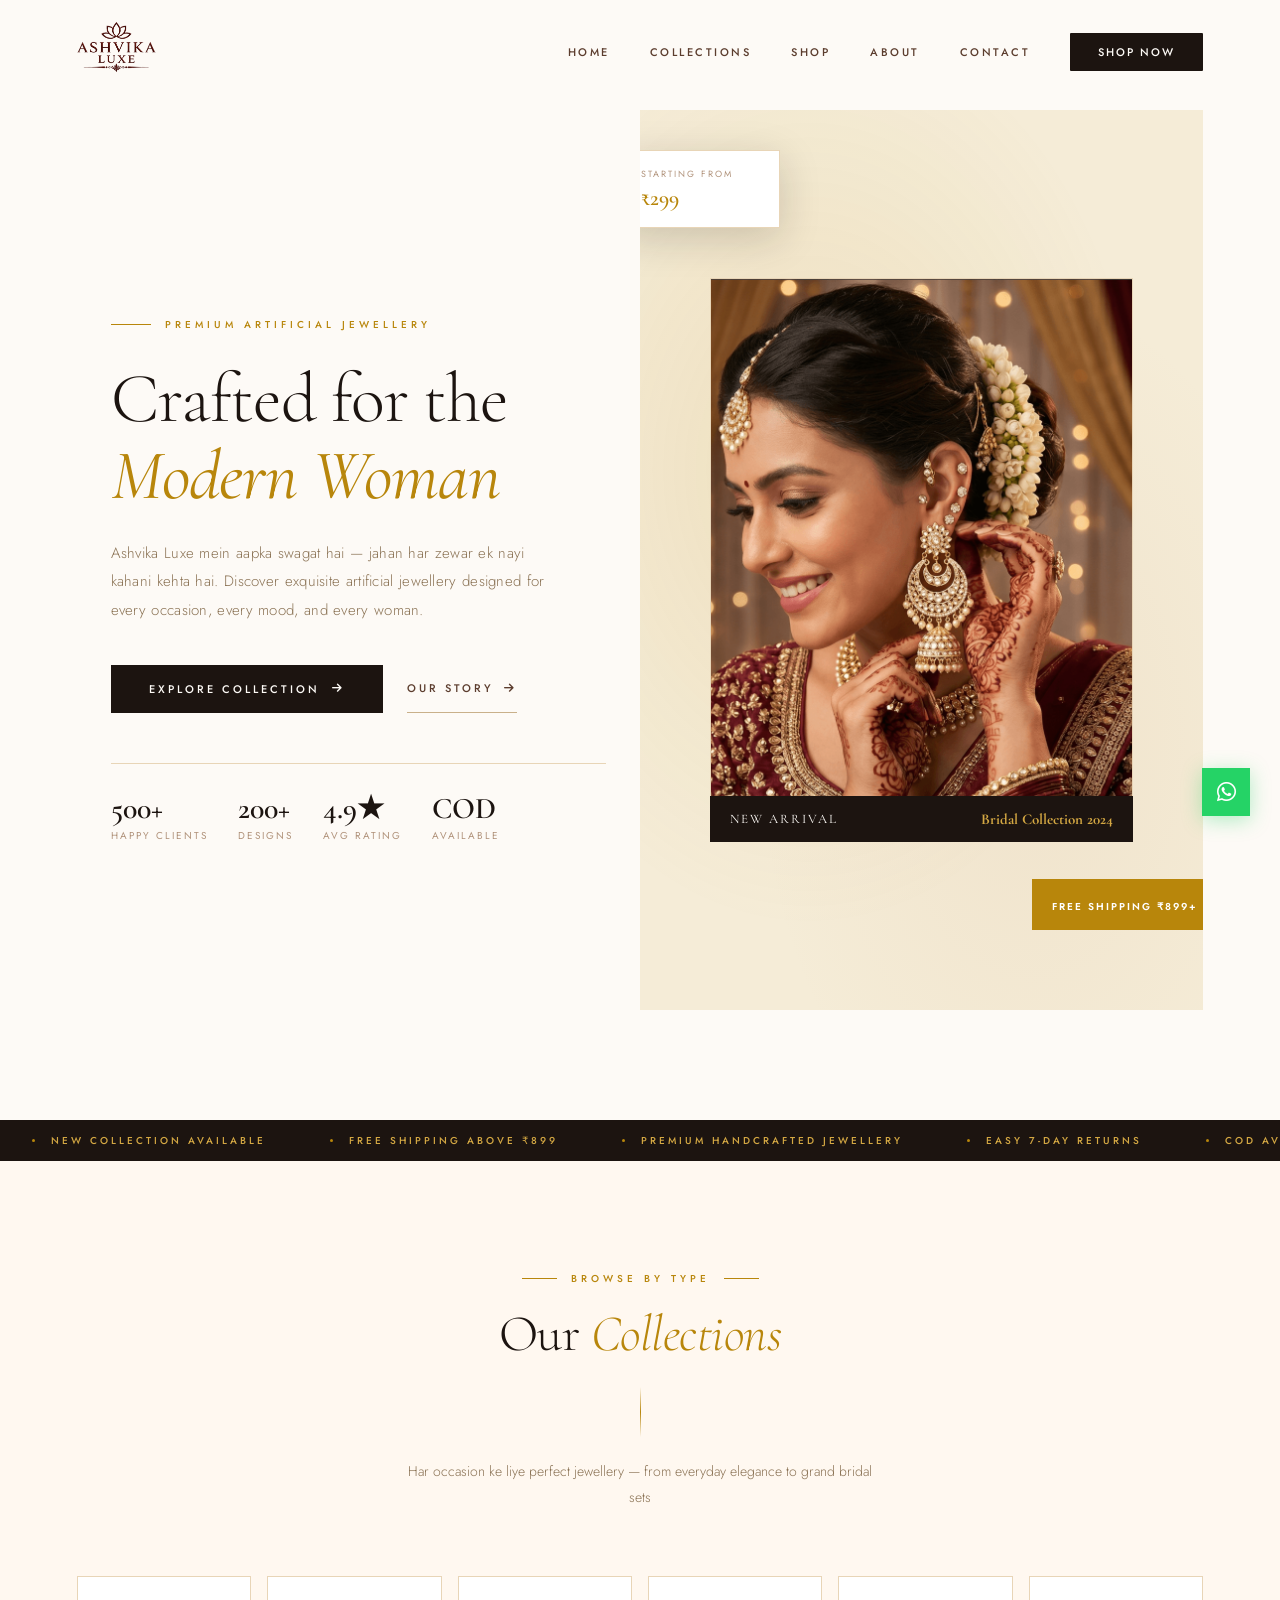
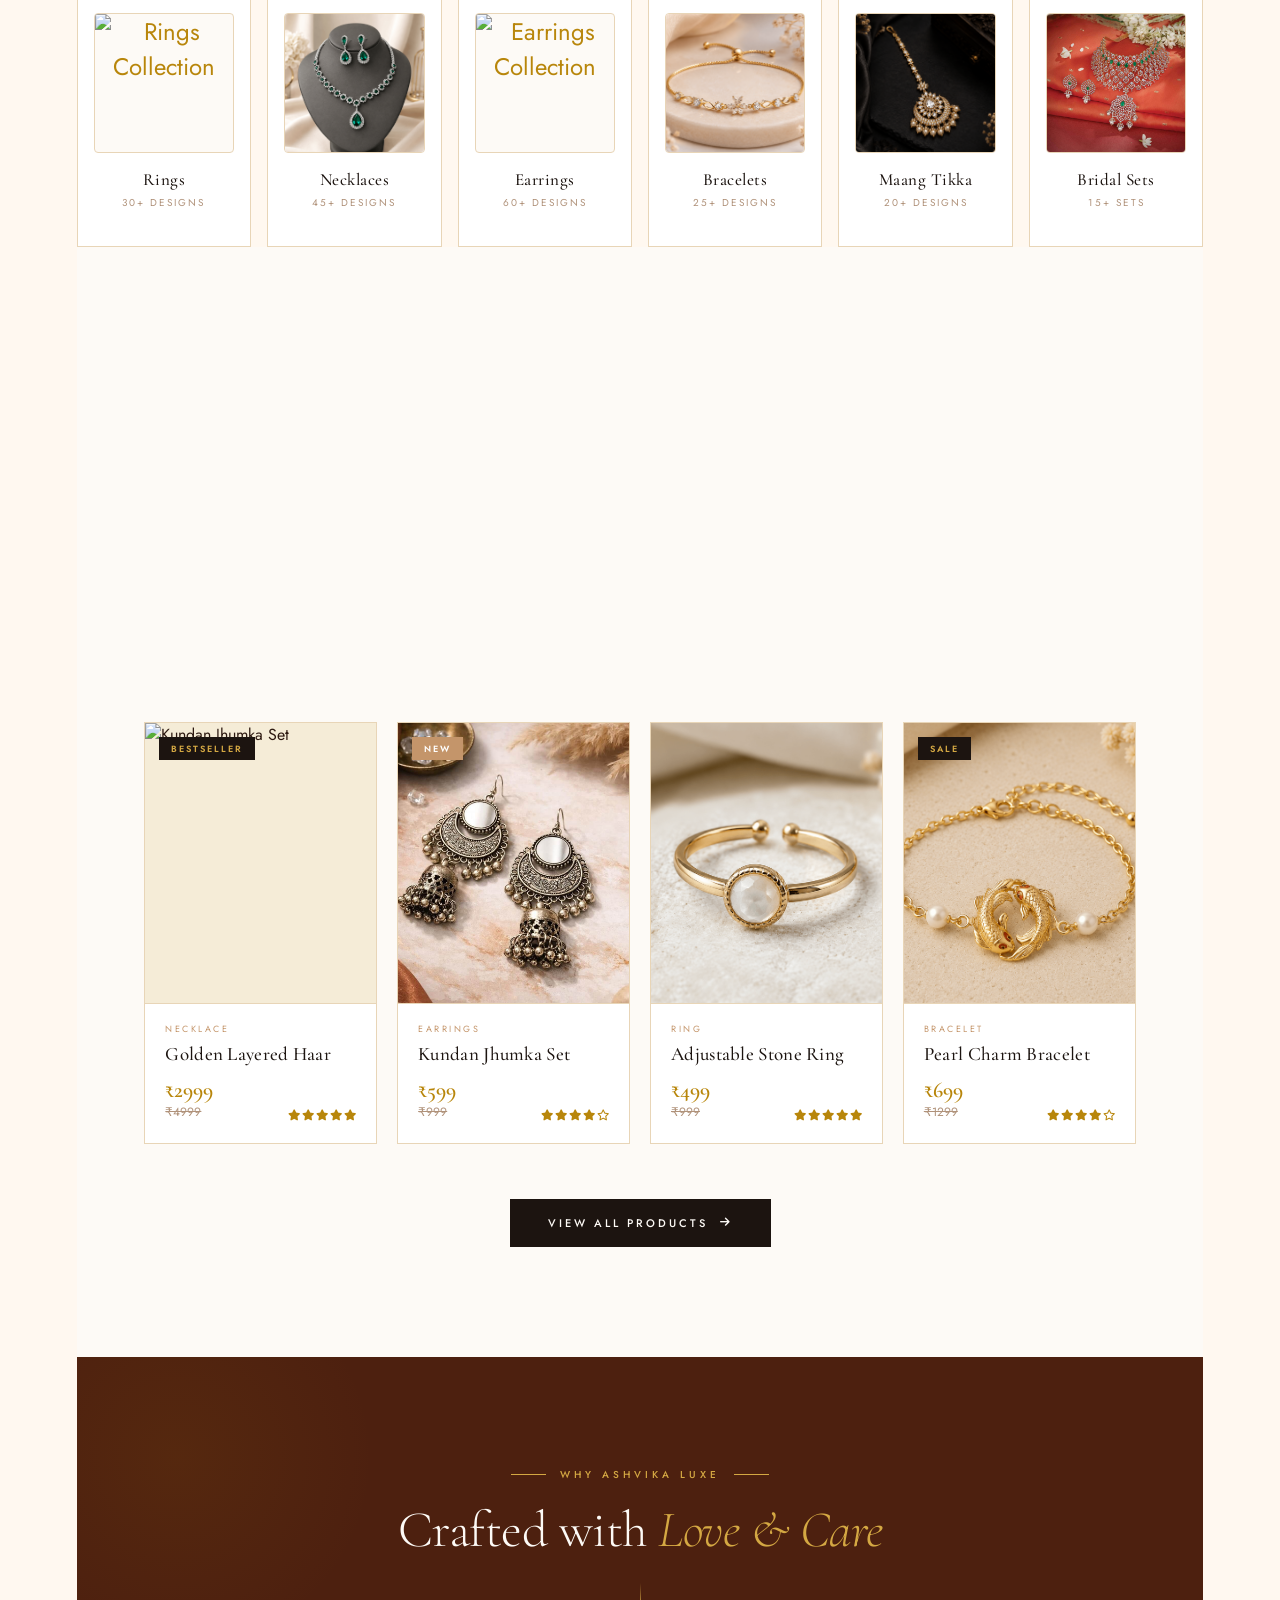
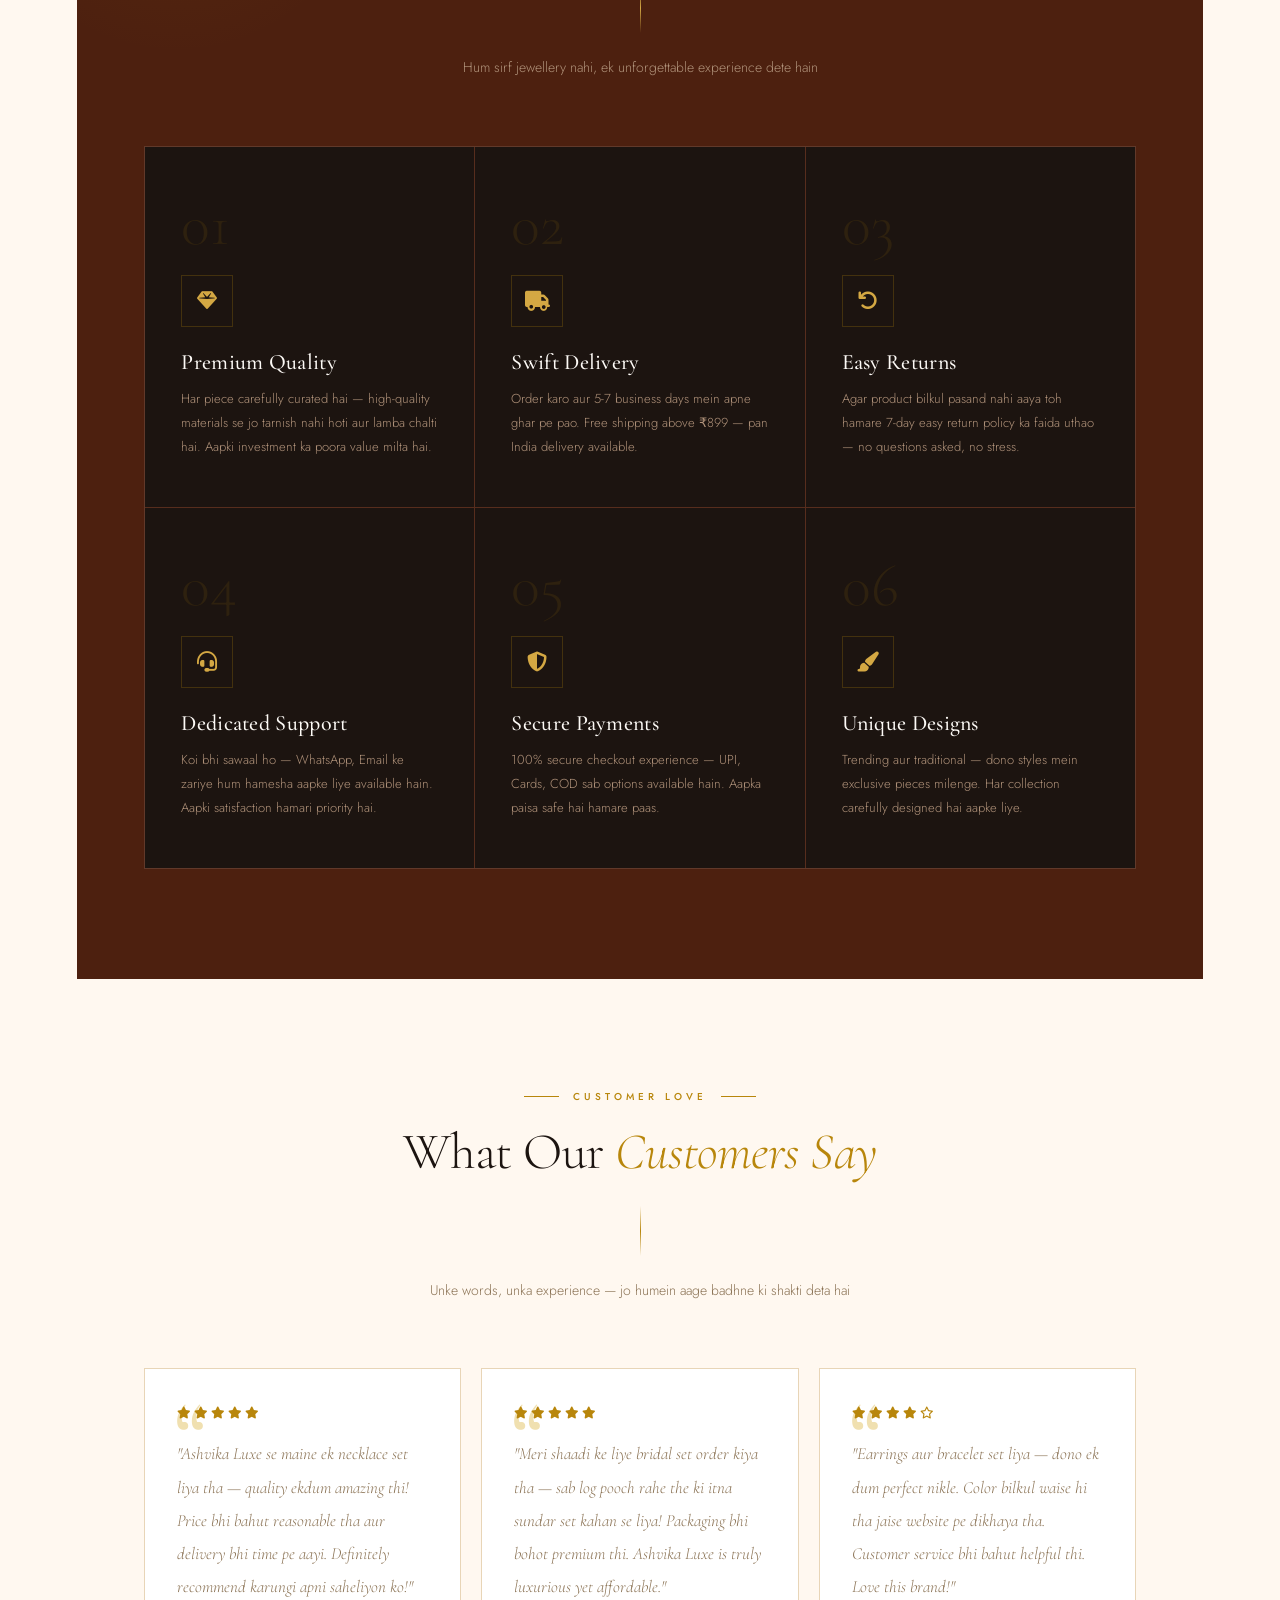
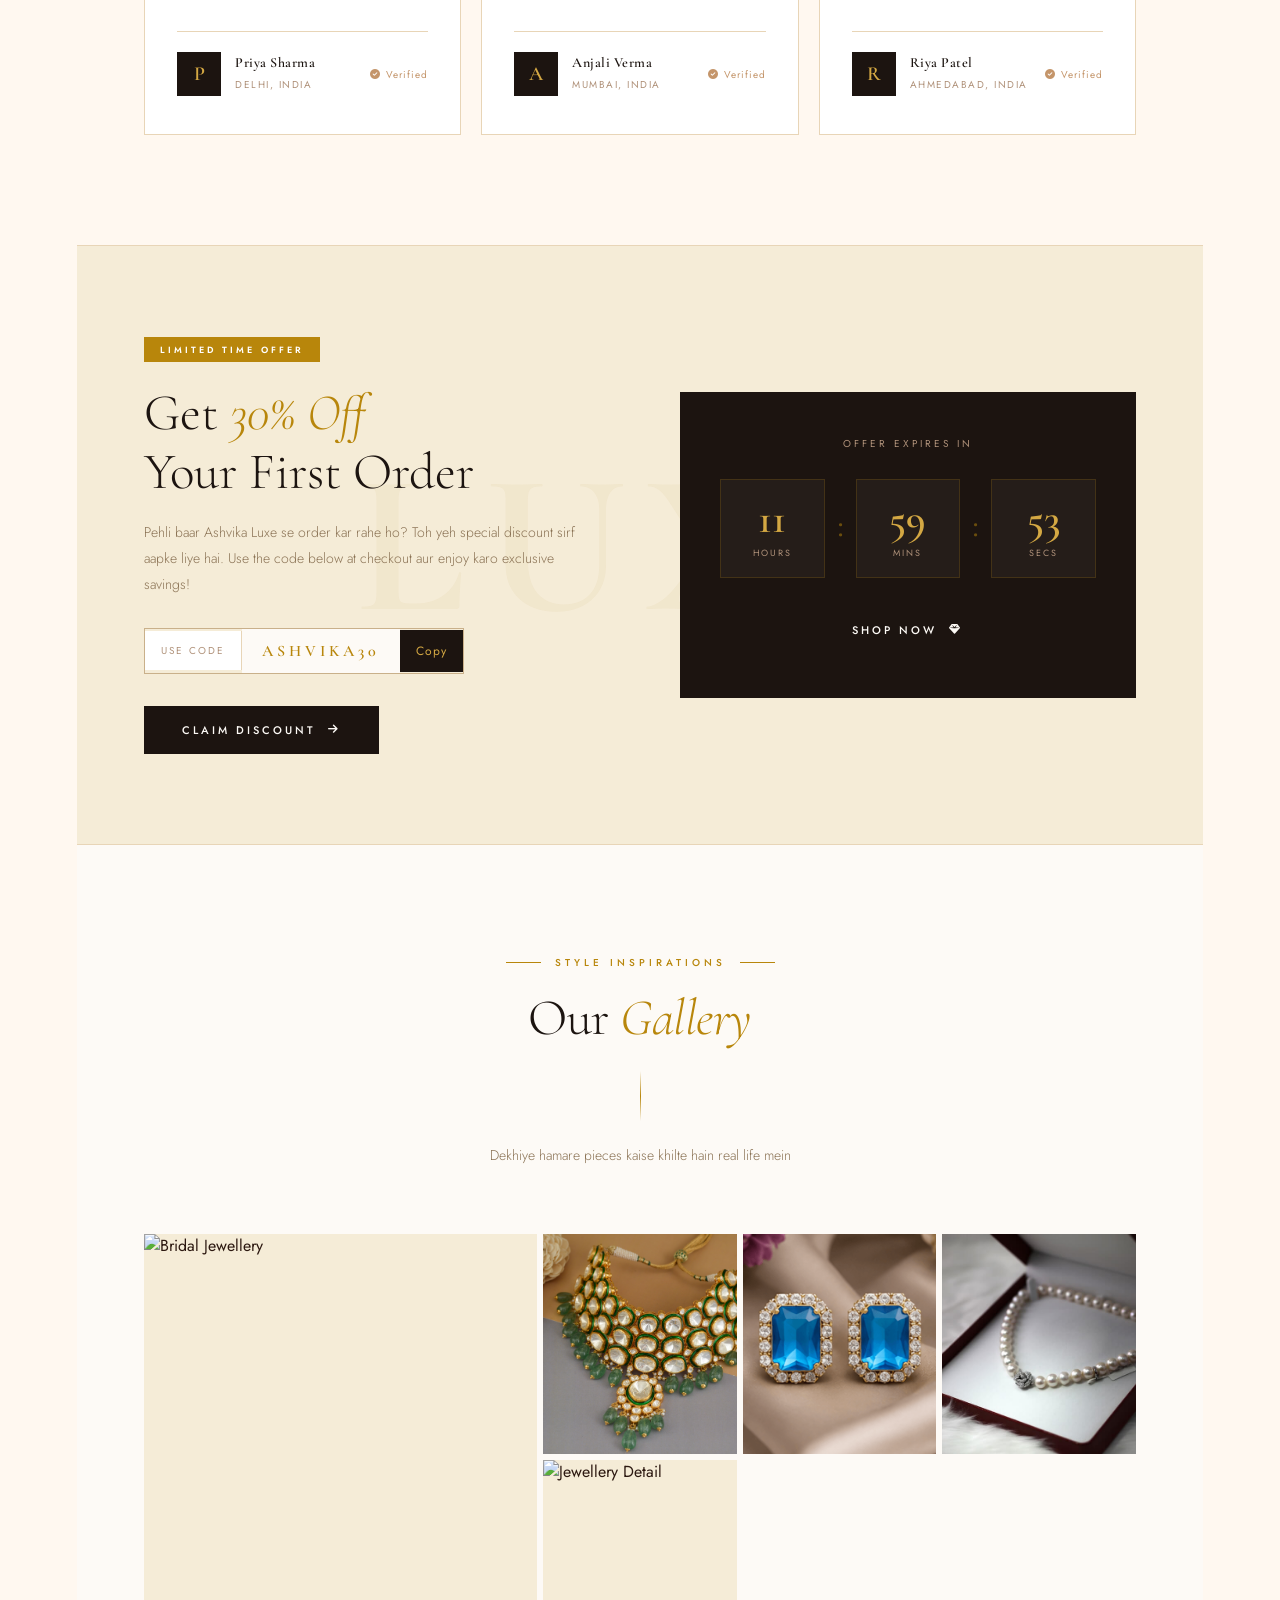
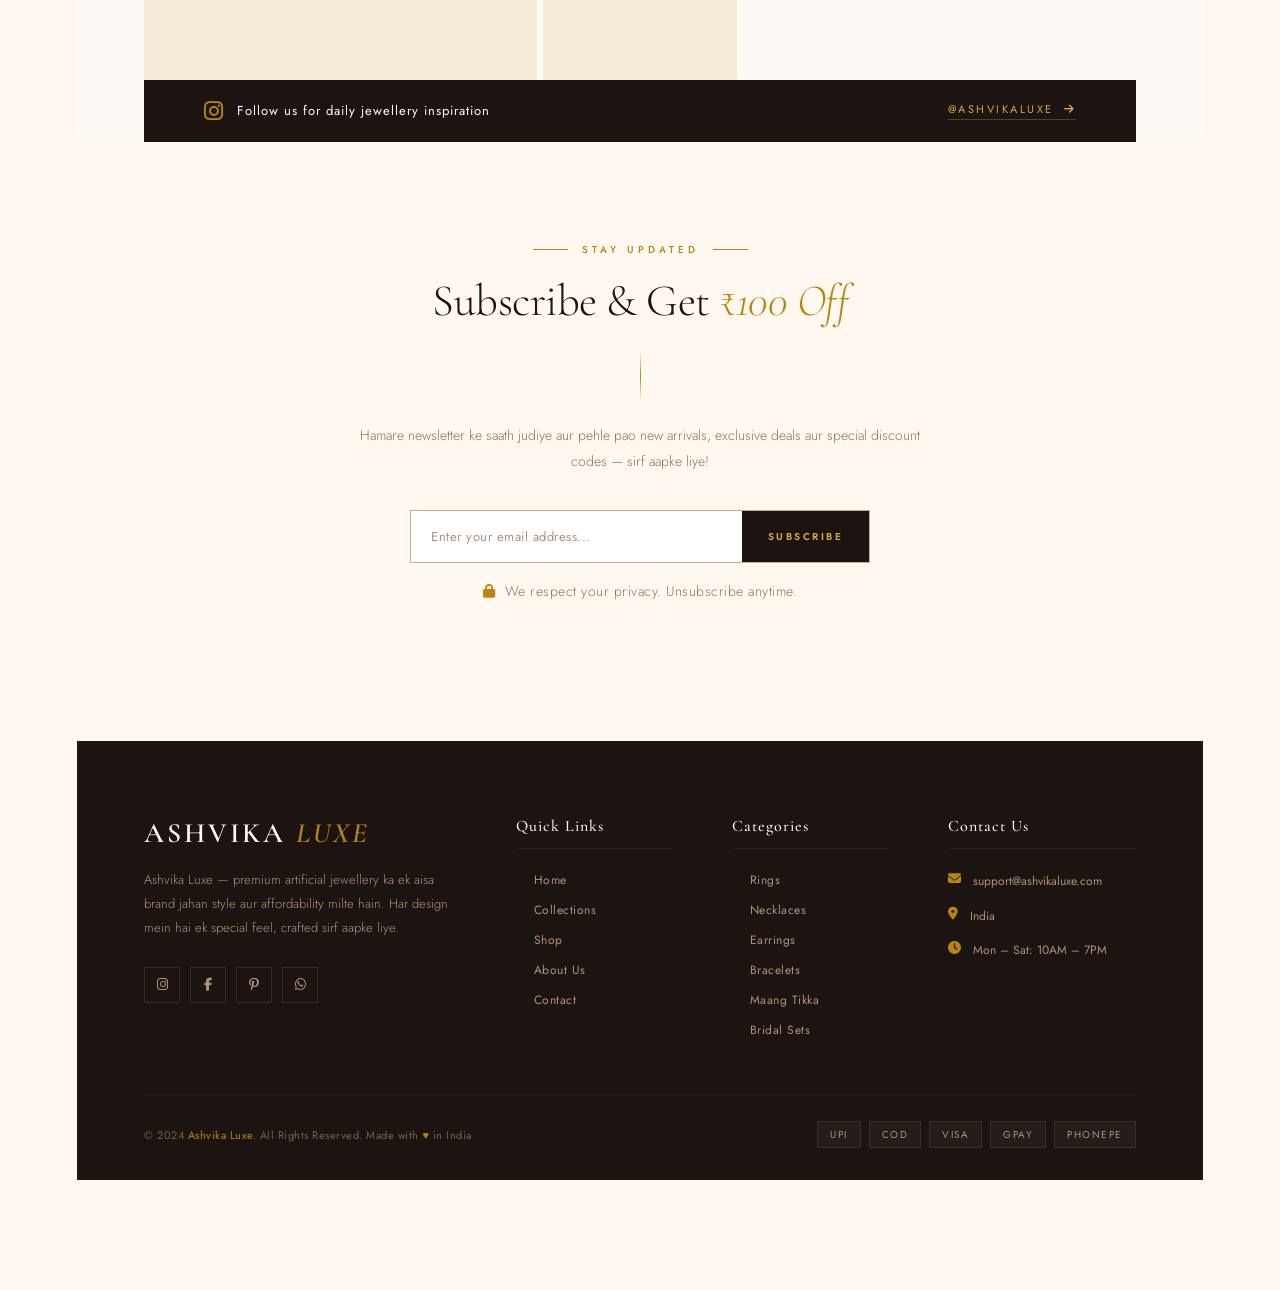
==== commit caf2de2d: "Update index.html" ====
--- a/index.html
+++ b/index.html
@@ -1818,13 +1818,13 @@
 <div class="marquee-strip">
     <div class="marquee-track">
         <span class="marquee-item"><span class="marquee-dot"></span>New Collection Available</span>
-        <span class="marquee-item"><span class="marquee-dot"></span>Free Shipping Above ₹499</span>
+        <span class="marquee-item"><span class="marquee-dot"></span>Free Shipping Above ₹899</span>
         <span class="marquee-item"><span class="marquee-dot"></span>Premium Handcrafted Jewellery</span>
         <span class="marquee-item"><span class="marquee-dot"></span>Easy 7-Day Returns</span>
         <span class="marquee-item"><span class="marquee-dot"></span>COD Available Pan India</span>
         <span class="marquee-item"><span class="marquee-dot"></span>Bridal Sets Available</span>
         <span class="marquee-item"><span class="marquee-dot"></span>New Collection Available</span>
-        <span class="marquee-item"><span class="marquee-dot"></span>Free Shipping Above ₹499</span>
+        <span class="marquee-item"><span class="marquee-dot"></span>Free Shipping Above ₹899</span>
         <span class="marquee-item"><span class="marquee-dot"></span>Premium Handcrafted Jewellery</span>
         <span class="marquee-item"><span class="marquee-dot"></span>Easy 7-Day Returns</span>
         <span class="marquee-item"><span class="marquee-dot"></span>COD Available Pan India</span>
